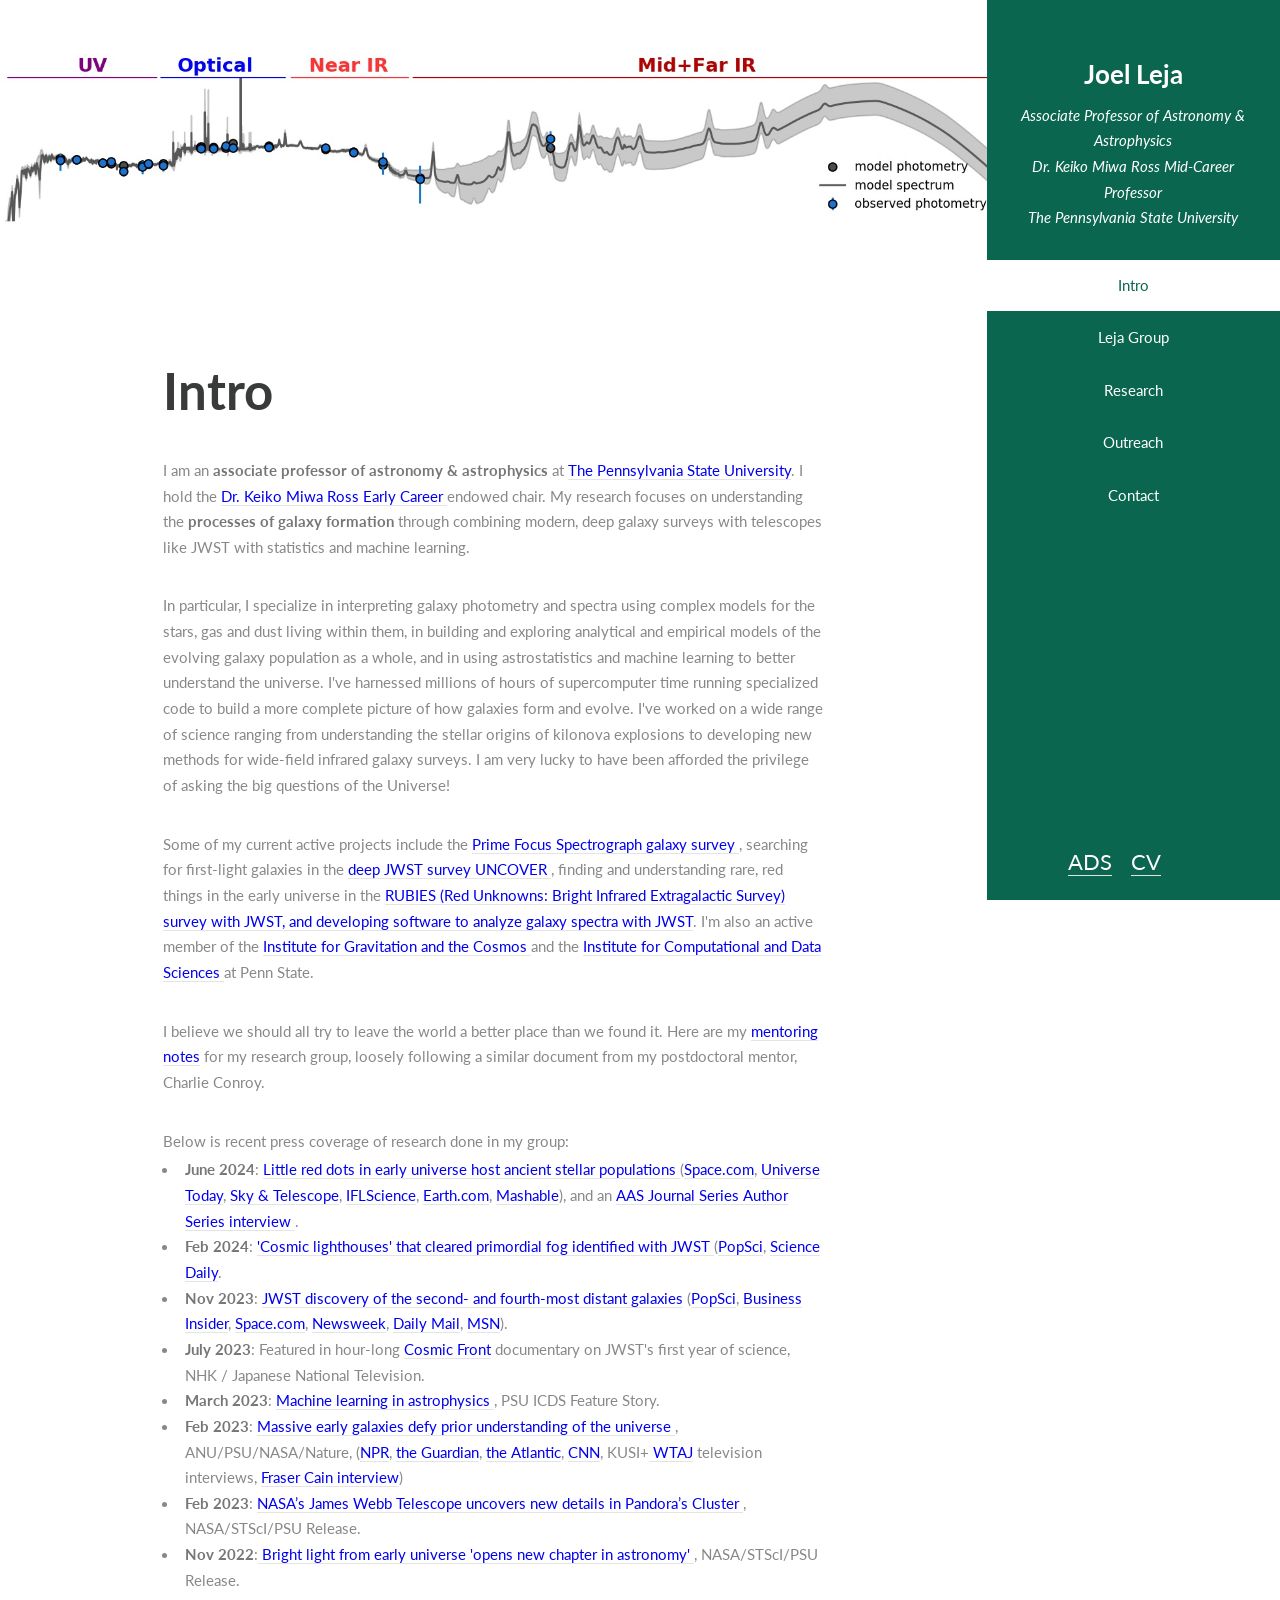
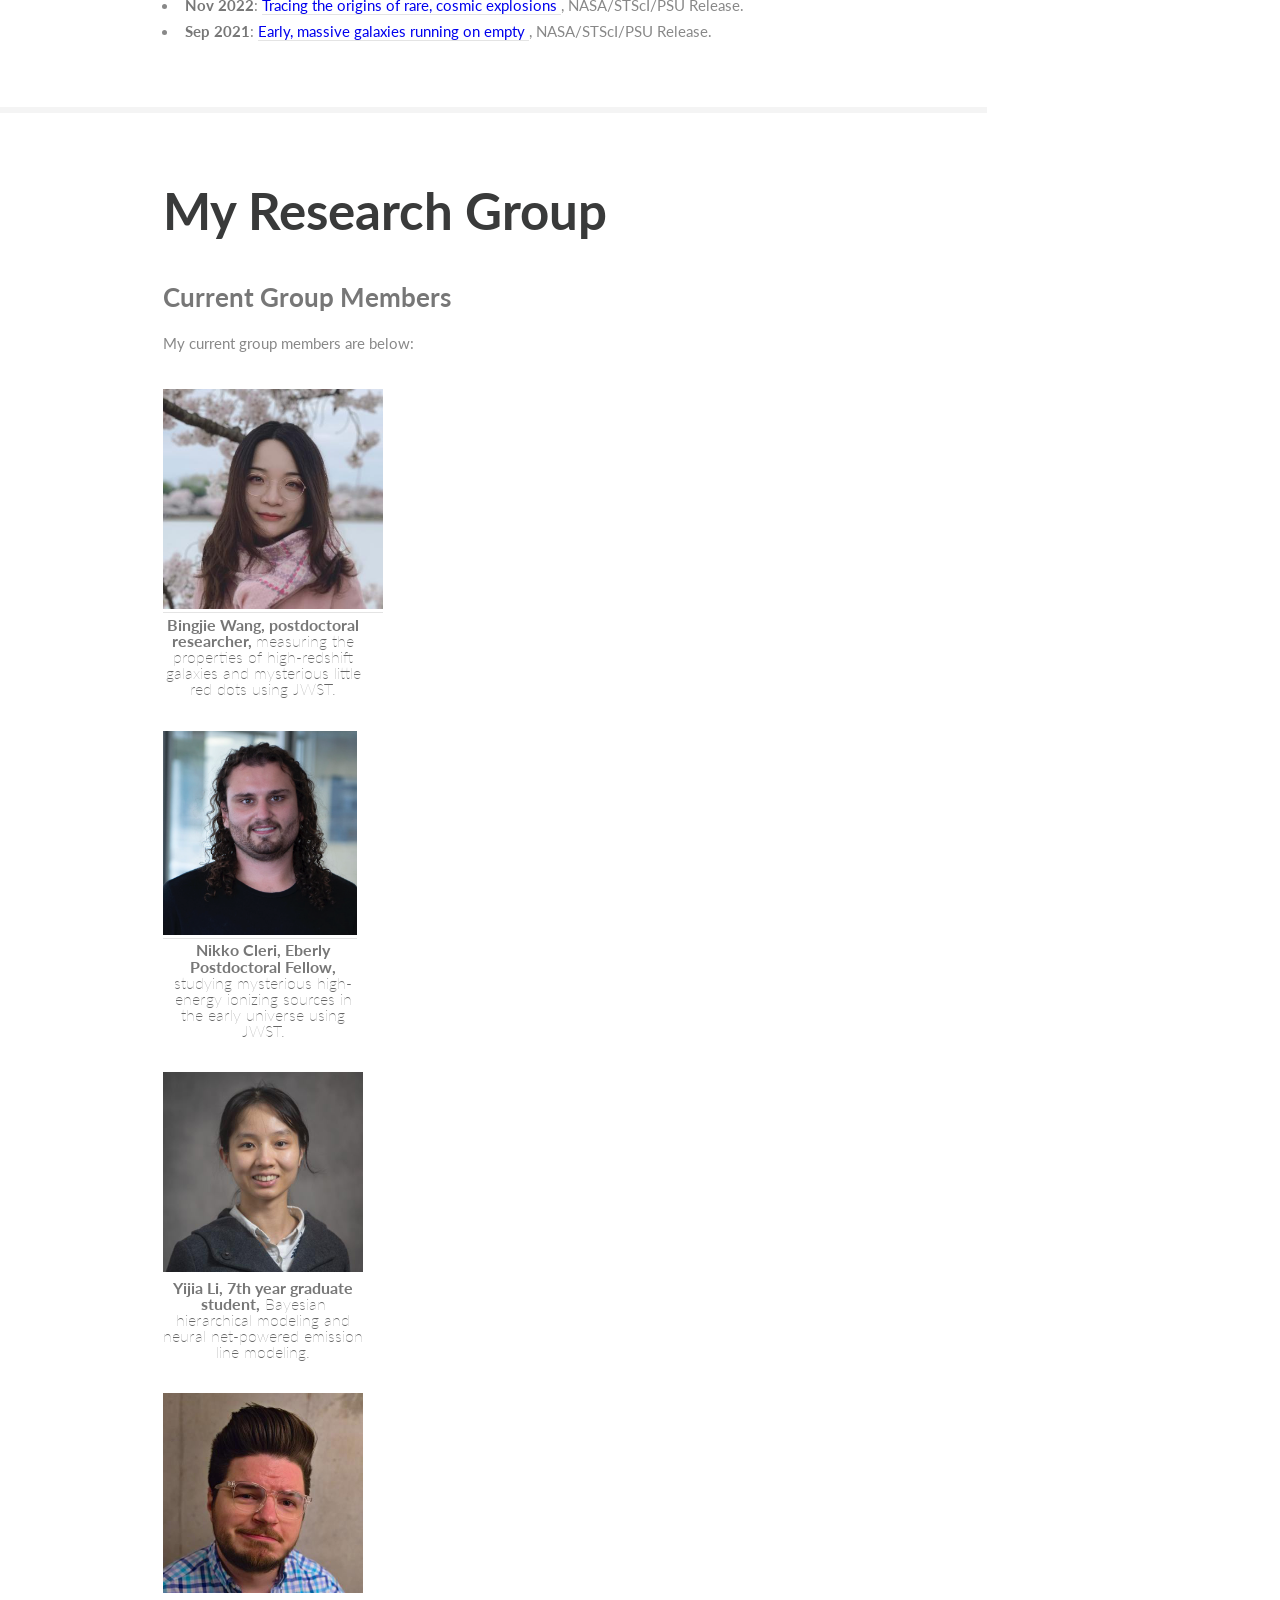
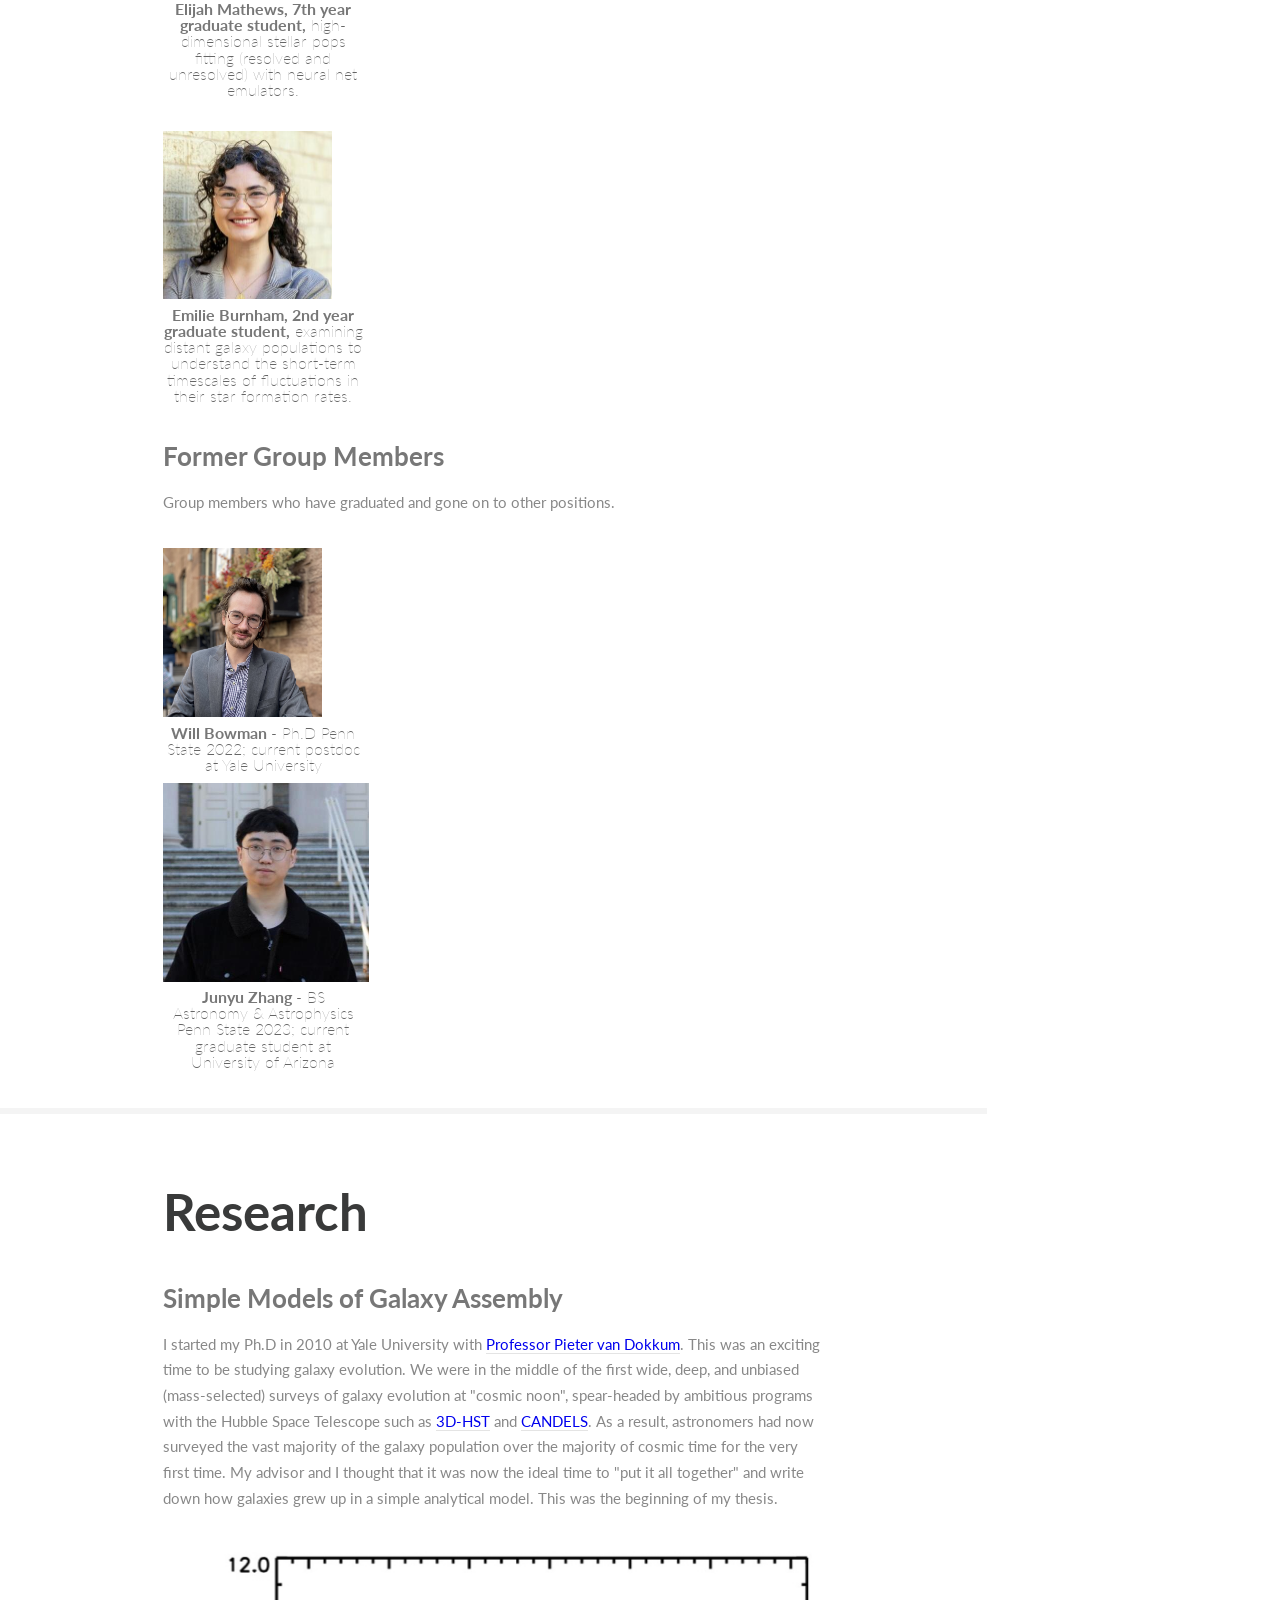
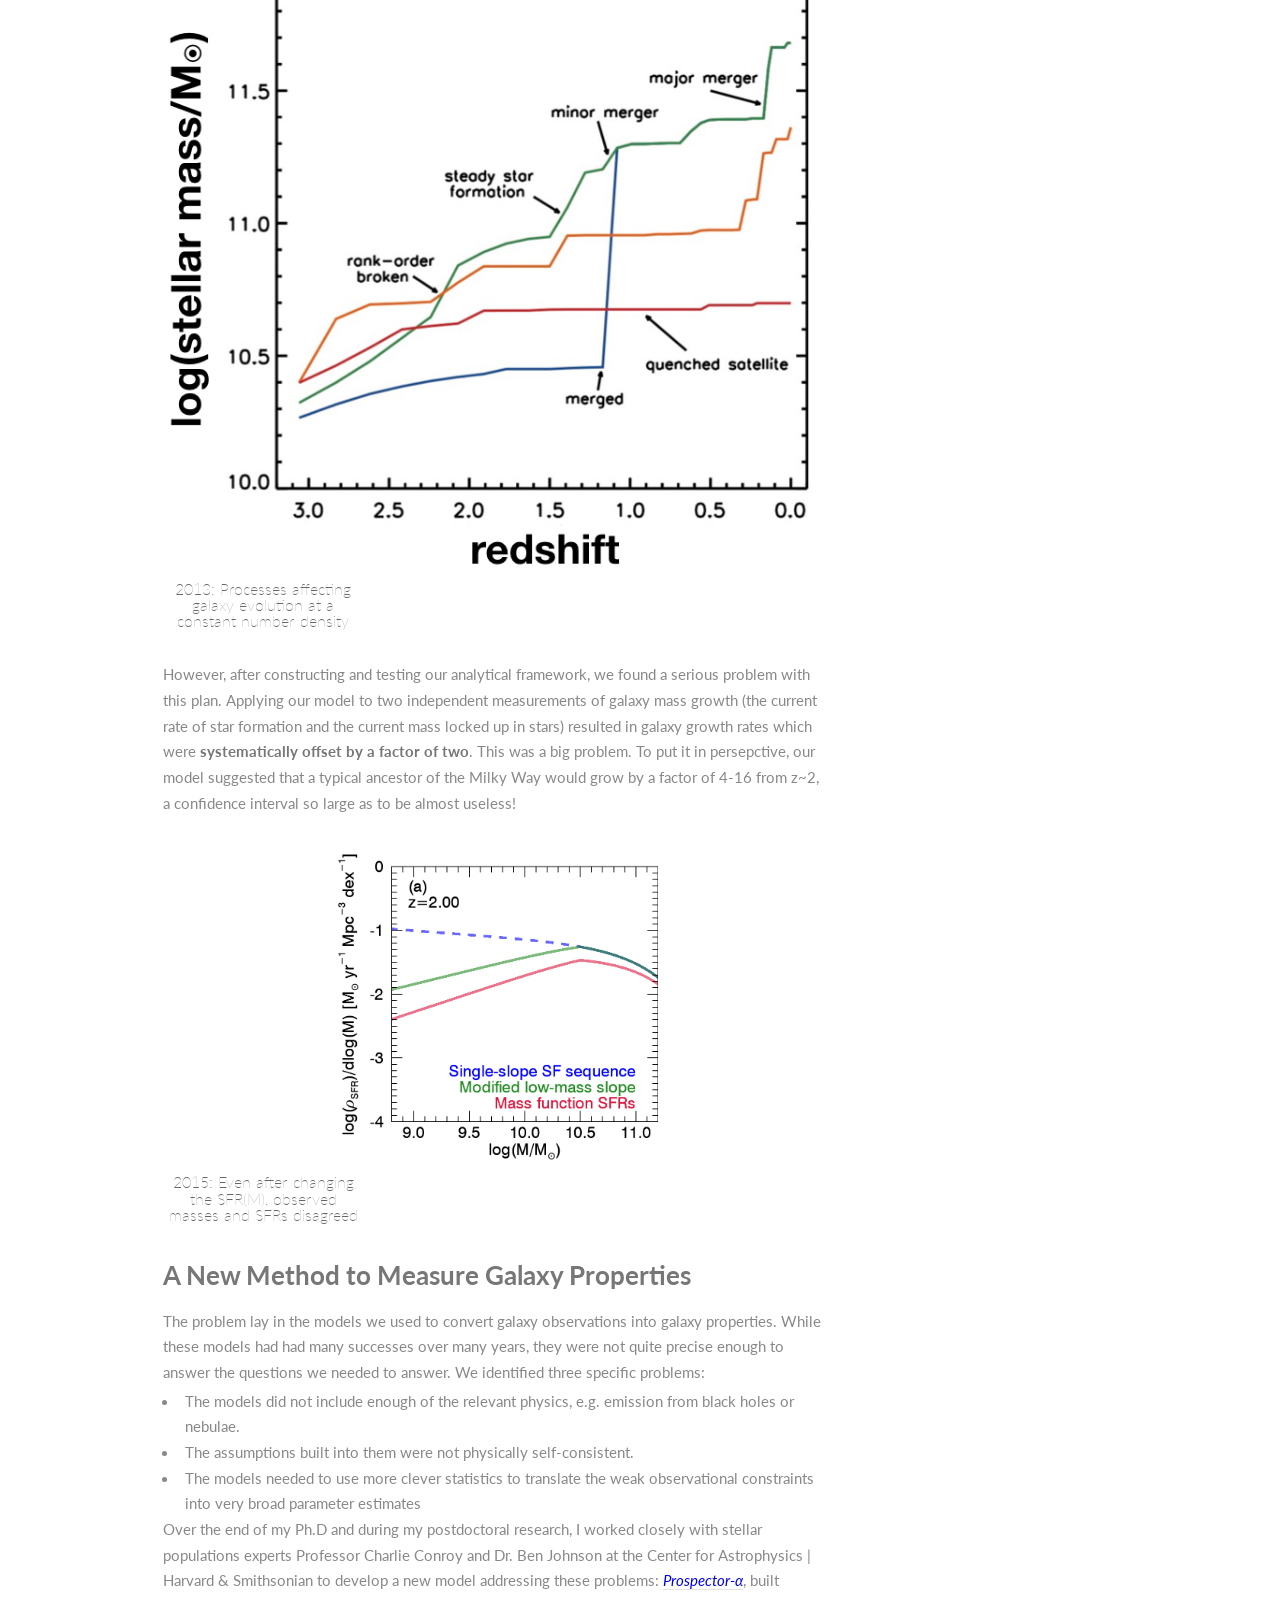
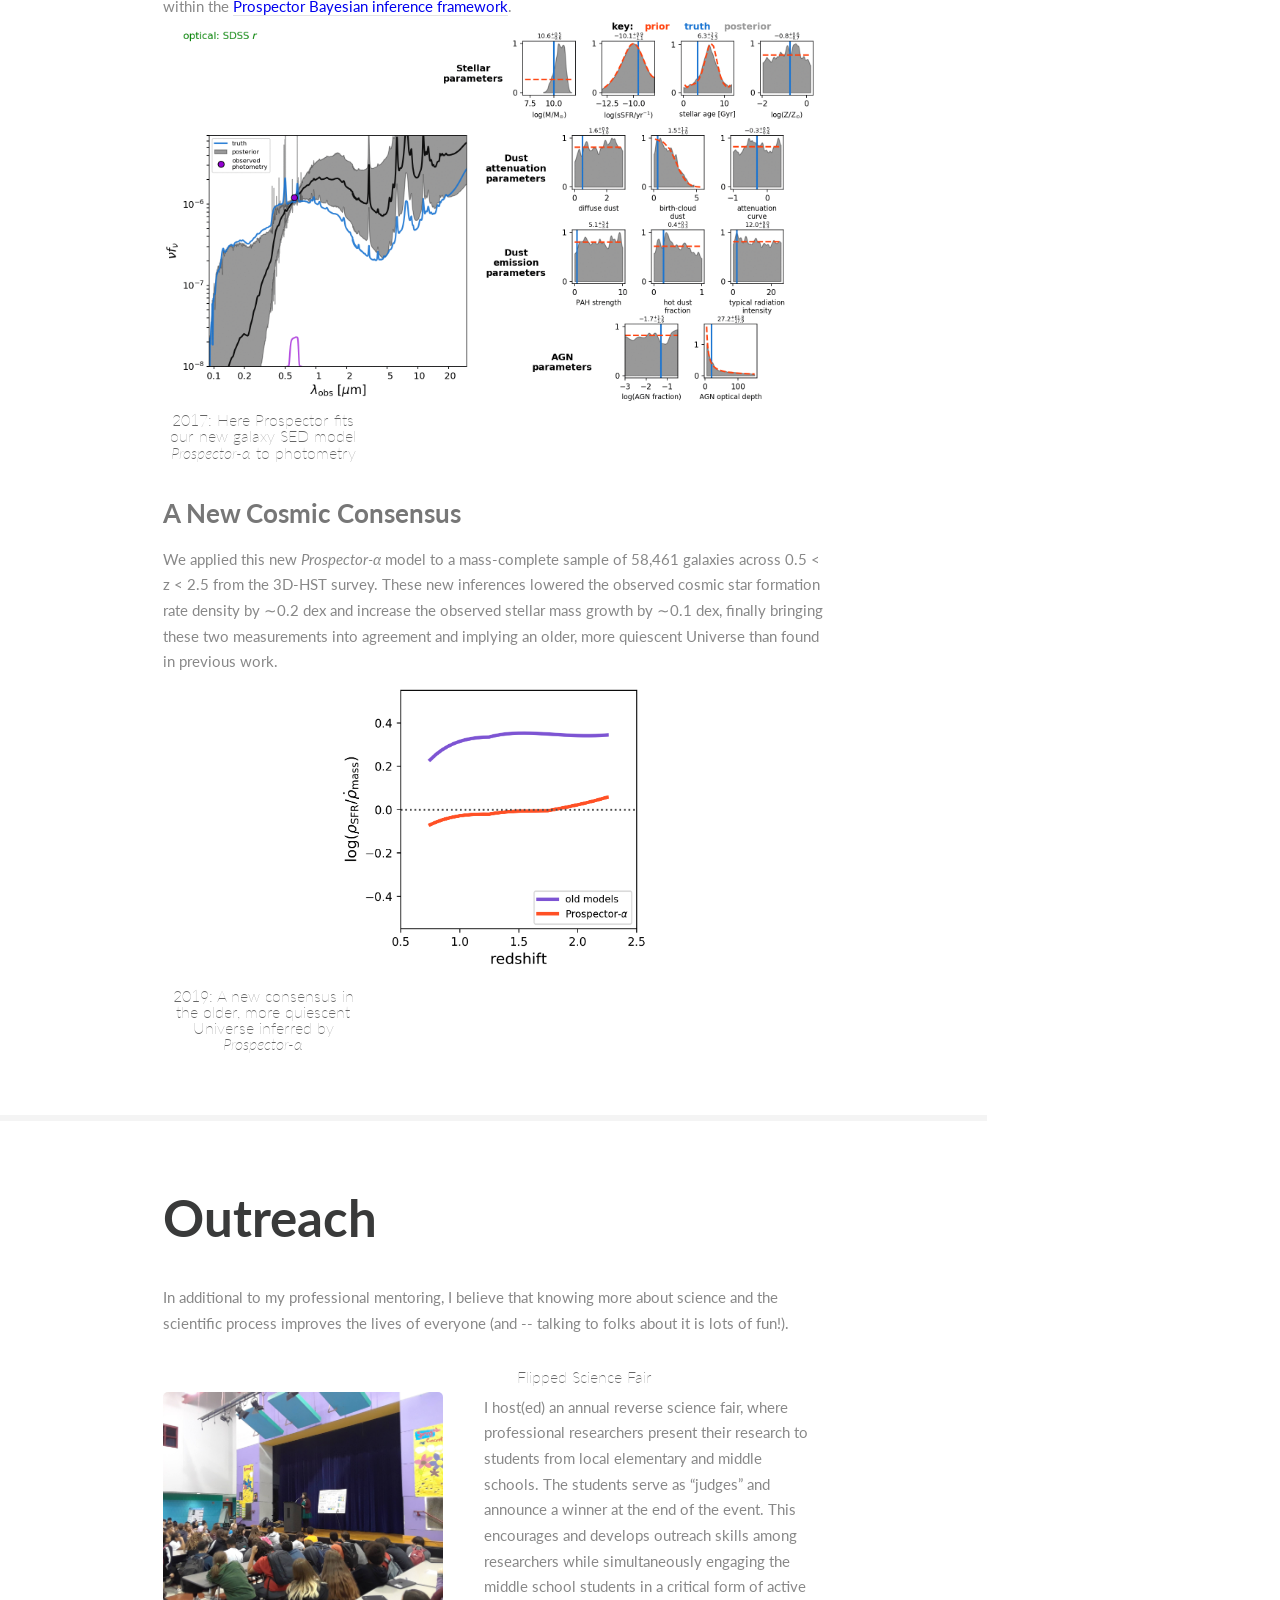
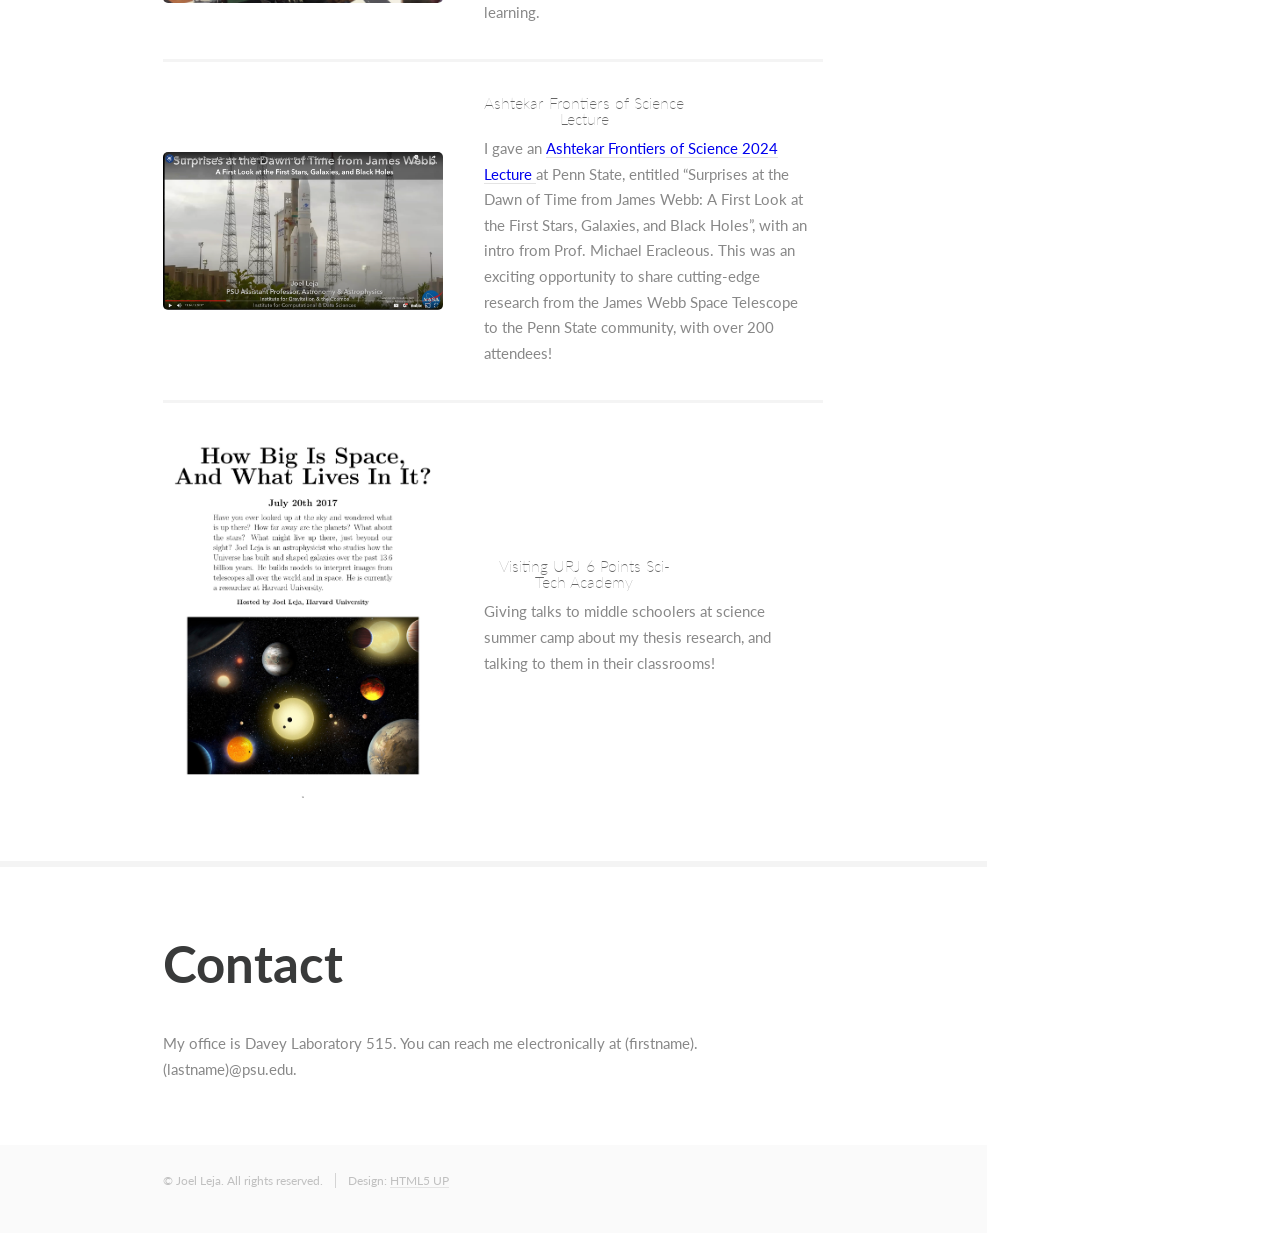
==== index.html @ 5739b31e "add mentoring notes to website" ====
<!DOCTYPE HTML>
<!--
	Read Only by HTML5 UP
	html5up.net | @ajlkn
	Free for personal and commercial use under the CCA 3.0 license (html5up.net/license)
-->
<html>
	<head>
		<title>Joel Leja</title>
		<meta charset="utf-8" />
		<meta name="viewport" content="width=device-width, initial-scale=1, user-scalable=no" />
		<link rel="stylesheet" href="assets/css/main.css" />
	</head>
	<body class="is-preload">

		<!-- Header -->
			<section id="header">
				<header>
					<span class="image avatar"><img src="images/avatar.jpg" alt="" /></span>
					<h1 id="logo"><a href="#">Joel Leja</a></h1>
					<p>Associate Professor of Astronomy & Astrophysics<br />
					   Dr. Keiko Miwa Ross Mid-Career Professor<br />
					The Pennsylvania State University  </p>
				</header>
				<nav id="nav">
					<ul>
						<li><a href="#one" class="active">Intro</a></li>
						<li><a href="#two">Leja Group</a></li>
						<li><a href="#three">Research</a></li>
						<li><a href="#four">Outreach</a></li>
						<li><a href="#five">Contact</a></li>
					</ul>
				</nav>
				<footer>
					<ul class="icons">
						<li><a href="https://ui.adsabs.harvard.edu/#search/q=%20%20author%3A%22leja%2C%20joel%22&sort=date%20desc%2C%20bibcode%20desc&p_=0" style="font-size: 1.5em">ADS</a></li>
						<li><a href="files/CV.pdf" style="font-size: 1.5em">CV</a></li>
						<li><a href="https://github.com/jrleja/" class="icon fa-github"><span class="label">Github</span></a></li>
						<li><a href="mailto:joel.leja@psu.edu" class="icon fa-envelope"><span class="label">Email</span></a></li>
					</ul>
				</footer>
			</section>

		<!-- Wrapper -->
			<div id="wrapper">

				<!-- Main -->
					<div id="main">

						<!-- One -->
							<section id="one">
								<div class="image main" data-position="center">
									<img src="images/banner.jpg" alt="" />
								</div>
								<div class="container">
									<header class="major">
										<h2>Intro</h2>
									</header>
									<p>I am an <b>associate professor of astronomy & astrophysics</b> at <a href="https://science.psu.edu/astro"> The Pennsylvania State University</a>. I hold the <a href="https://www.psu.edu/news/development-and-alumni-relations/story/new-faculty-endowment-astronomy-and-astrophysics-created/">Dr. Keiko Miwa Ross Early Career </a> endowed chair. My research focuses on understanding the <b>processes of galaxy formation</b> through combining modern, deep galaxy surveys with telescopes like JWST with statistics and machine learning.</p> 

									<p>In particular, I specialize in interpreting galaxy photometry and spectra using complex models for the stars, gas and dust living within them, in building and exploring analytical and empirical models of the evolving galaxy population as a whole, and in using astrostatistics and machine learning to better understand the universe. I've harnessed millions of hours of supercomputer time running specialized code to build a more complete picture of how galaxies form and evolve. I've worked on a wide range of science ranging from understanding the stellar origins of kilonova explosions to developing new methods for wide-field infrared galaxy surveys. I am very lucky to have been afforded the privilege of asking the big questions of the Universe!</p>

									<p>Some of my current active projects include the <a href="https://pfs.ipmu.jp/"> Prime Focus Spectrograph galaxy survey </a>, searching for first-light galaxies in the <a href="https://www.stsci.edu/jwst/science-execution/program-information.html?id=2561"> deep JWST survey UNCOVER </a>, finding and understanding rare, red things in the early universe in the <a href="https://www.stsci.edu/jwst/science-execution/program-information?id=4233"> RUBIES (Red Unknowns: Bright Infrared Extragalactic Survey) survey with JWST, and <a href="https://www.stsci.edu/jwst/science-execution/program-information.html?id=2354"> developing software to analyze galaxy spectra with JWST</a>. I'm also an active member of the <a href="https://igc.psu.edu/"> Institute for Gravitation and the Cosmos </a> and the <a href="https://www.icds.psu.edu/">Institute for Computational and Data Sciences </a> at Penn State.  </p>
									
									<p>I believe we should all try to leave the world a better place than we found it. Here are my <a href="https://github.com/jrleja/jrleja.github.io/blob/main/files/mentoring_leja_group.pdf"> mentoring notes</a> for my research group, loosely following a similar document from my postdoctoral mentor, Charlie Conroy. </p>
									
									<p> Below is recent press coverage of research done in my group:
										<ul>
											<li> <b>June 2024</b>: <a href=https://www.psu.edu/news/research/story/tiny-bright-objects-discovered-dawn-universe-baffle-scientists//>Little red dots in early universe host ancient stellar populations </a> (<a href=https://www.space.com/forbidden-black-holes-jwst-tiny-red-dots/>Space.com</a>, <a href=https://www.universetoday.com/167618/galaxies-filled-with-old-stars-seen-shortly-after-the-big-bang/>Universe Today</a>, <a href=https://skyandtelescope.org/astronomy-news/trio-of-early-galaxies-test-our-ideas-of-cosmic-evolution/>Sky & Telescope</a>, <a href=https://www.iflscience.com/universe-breakers-unexplainable-bright-red-dots-found-in-the-early-universe-75211>IFLScience</a>, <a href=https://www.earth.com/news/mysterious-tiny-red-spots-discovered-in-space/>Earth.com</a>, <a href=https://mashable.com/article/james-webb-space-telescope-oldest-starlight-early-universe>Mashable</a>), and an <a href=https://www.youtube.com/watch?v=enxnHYnW8Uk&t=678s> AAS Journal Series Author Series interview </a>.

											<li> <b>Feb 2024</b>: <a href=https://www.psu.edu/news/research/story/cosmic-lighthouses-cleared-primordial-fog-identified-jwst//>'Cosmic lighthouses' that cleared primordial fog identified with JWST </a> (<a href=https://www.popsci.com/science/jwst-spots-two-of-the-most-distant-galaxies-astronomers-have-ever-seen/>PopSci</a>, <a href=https://www.sciencedaily.com/releases/2024/02/240228132053.htm>Science Daily</a>.

											<li> <b>Nov 2023</b>: <a href=https://www.psu.edu/news/eberly-college-science/story/second-most-distant-galaxy-discovered-using-james-webb-space-telescope//>JWST discovery of the second- and fourth-most distant galaxies</a> (<a href=https://www.popsci.com/science/jwst-spots-two-of-the-most-distant-galaxies-astronomers-have-ever-seen/>PopSci</a>, <a href=https://www.businessinsider.com/scientists-james-webb-telescope-megacluster-galaxies-magnifying-glass-discovery-2023-11>Business Insider</a>, <a href=https://www.space.com/james-webb-space-telescope-distant-galaxies>Space.com</a>, <a href=https://www.newsweek.com/giant-peanut-galaxy-discovered-33-billion-light-years-away-1843148/>Newsweek</a>, <a href=https://www.dailymail.co.uk/sciencetech/article-12743647/james-webb-space-telescope-nasa-distant-galaxy-images.html/>Daily Mail</a>, <a href=https://www.msn.com/en-in/news/techandscience/nasa-s-james-webb-space-telescope-snaps-one-of-the-most-distant-galaxies-ever-it-is-330-mn-years-old/ar-AA1jUggi?ocid=socialshare/>MSN</a>).

											<li> <b>July 2023</b>: Featured in hour-long <a href=https://www.imdb.com/title/tt3898510/>Cosmic Front</a> documentary on JWST's first year of science, NHK / Japanese National Television.

											<li> <b>March 2023</b>: <a href=https://science.psu.edu/news/machine-learning-takes-starring-role-in-exploring-universe> Machine learning in astrophysics </a>, PSU ICDS Feature Story.

											<li> <b>Feb 2023</b>: <a href=https://www.psu.edu/news/research/story/discovery-massive-early-galaxies-defies-prior-understanding-universe/> Massive early galaxies defy prior understanding of the universe </a>, ANU/PSU/NASA/Nature, (<a href=https://www.npr.org/2023/02/22/1158793897/webb-telescope-huge-early-galaxies-big-bang>NPR</a>, <a href=https://www.theguardian.com/science/2023/feb/22/universe-breakers-james-webb-telescope-detects-six-ancient-galaxies>the Guardian</a>, <a href=https://www.theatlantic.com/science/archive/2023/03/webb-space-telescope-discovers-galaxies-astronomy/673274/>the Atlantic</a>, <a href=https://www.cnn.com/2023/02/22/world/webb-telescope-massive-early-galaxies-scn/>CNN</a>, KUSI+<a href=https://www.wtaj.com/news/local-news/psu-professor-this-discovery-changes-how-the-universe-is-viewed/> WTAJ</a> television interviews, <a href=https://www.youtube.com/watch?v=xPK9kF2tqfk&ab_channel=FraserCain>Fraser Cain interview</a>)

											<li> <b>Feb 2023</b>: <a href=https://www.psu.edu/news/eberly-college-science/story/nasas-james-webb-telescope-uncovers-new-details-pandoras-cluster/> NASA’s James Webb Telescope uncovers new details in Pandora’s Cluster </a>, NASA/STScI/PSU Release.

											<li> <b>Nov 2022</b>:<a href=https://www.psu.edu/news/research/story/bright-light-early-universe-opens-new-chapter-astronomy/> Bright light from early universe 'opens new chapter in astronomy' </a>, NASA/STScI/PSU Release.

											<li> <b>Nov 2022</b>: <a href=https://science.psu.edu/news/Leja11-2022/> Tracing the origins of rare, cosmic explosions </a>, NASA/STScI/PSU Release.

											<li> <b>Sep 2021</b>: <a href=https://science.psu.edu/news/Leja9-2021/> Early, massive galaxies running on empty </a>, NASA/STScI/PSU Release.


										</ul>
									</p>

								</div>
							</section>

						<!-- Two -->
							<section id="two">
								<div class="container">
									<header class="major">
										<h2>My Research Group</h2>
									</header>
										<h3> Current Group Members </h3>
										<p> My current group members are below:</p>

										<div class="row">
										  <div class="column">
										    <a href=https://wangbingjie.github.io/><img src="images/bingjie_wang.jpeg" alt="" style="width:55%"></a>
										    <div class="inner">
												<h4> <b> Bingjie Wang, postdoctoral researcher, </b> measuring the properties of high-redshift galaxies and mysterious little red dots using JWST.</h4>
												<p></p>
										  	</div>
										  </div>
										  <div class="column">
										    <a href=https://njcleri.github.io/><img src="images/nikko_cleri.png" alt="" style="width:30%"></a>
										    <div class="inner">
												<h4> <b> Nikko Cleri, Eberly Postdoctoral Fellow, </b> studying mysterious high-energy ionizing sources in the early universe using JWST.</h4>
												<p></p>
										  	</div>
										  </div>
										  <div class="column">
										    <img src="images/yijia_li.jpeg" alt="" style="width:50%">
										    <div class="inner">
												<h4> <b> Yijia Li, 7th year graduate student,</b> Bayesian hierarchical modeling and neural net-powered emission line modeling.</h4>
												<p></p>
										  	</div>
										  </div>
										  <div class="column">
										    <img src="images/elijah_mathews.jpeg" alt="" style="width:50%">
										    <div class="inner">
												<h4> <b> Elijah Mathews, 7th year graduate student,</b> high-dimensional stellar pops fitting (resolved and unresolved) with neural net emulators.</h4>
												<p></p>
											</div>
										  </div>
										  <div class="column">
										    <img src="images/emilie_burnham_faith.jpeg" alt="" style="width:50%">
										    <div class="inner">
												<h4> <b> Emilie Burnham, 2nd year graduate student,</b> examining distant galaxy populations to understand the short-term timescales of fluctuations in their star formation rates.</h4>
												<p></p>
										  	</div>
										  </div>				
										</div>		
										<h3> Former Group Members </h3>
										<p> Group members who have graduated and gone on to other positions.</p>
										<div class="row">
										  <div class="column">
										    <img src="images/william_bowman.jpeg" alt="" style="width:24%">
										  </div>		
										</div>
										<h4> <b> Will Bowman </b> - Ph.D Penn State 2022; current postdoc at Yale University </h4>
										<div class="row">
										  <div class="column">
										    <img src="images/Junyu Zhang.jpeg" alt="" style="width:50%">
										  </div>		
										</div>
										<h4> <b> Junyu Zhang </b> - BS Astronomy & Astrophysics Penn State 2023; current graduate student at University of Arizona </h4>
								</div>
							</section>

						<!-- Three -->
							<section id="three">
								<div class="container">
									<header class="major">
										<h2>Research</h2>
									</header>
										<h3> Simple Models of Galaxy Assembly </h3>
										<p>I started my Ph.D in 2010 at Yale University with <a href="https://www.pietervandokkum.com/">Professor Pieter van Dokkum</a>. This was an exciting time to be studying galaxy evolution. We were in the middle of the first wide, deep, and unbiased (mass-selected) surveys of galaxy evolution at "cosmic noon", spear-headed by ambitious programs with the Hubble Space Telescope such as <a href="https://3dhst.research.yale.edu/">3D-HST</a> and <a href="http://candels.ucolick.org">CANDELS</a>. As a result, astronomers had now surveyed the vast majority of the galaxy population over the majority of cosmic time for the very first time. My advisor and I thought that it was now the ideal time to "put it all together" and write down how galaxies grew up in a simple analytical model. This was the beginning of my thesis.</p>
										<article>					
											<a href="https://ui.adsabs.harvard.edu/#abs/2013ApJ...766...33L/abstract" class="image"><img src="images/galaxy_trajectories.jpg" alt="" class="center" style="width:100%"/></a>
											<div class="inner">
												<h4>2013: Processes affecting galaxy evolution at a constant number density</h4>
												<p></p>
											</div>
										</article>
										<p> However, after constructing and testing our analytical framework, we found a serious problem with this plan. Applying our model to two independent measurements of galaxy mass growth (the current rate of star formation and the current mass locked up in stars) resulted in galaxy growth rates which were <b>systematically offset by a factor of two</b>. This was a big problem. To put it in persepctive, our model suggested that a typical ancestor of the Milky Way would grow by a factor of 4-16 from z~2, a confidence interval so large as to be almost useless!</p>
										<article>					
											<a href="https://ui.adsabs.harvard.edu/#abs/2015ApJ...798..115L/abstract" class="image"><img src="images/sfrd.png" alt="" class="center" /></a>
											<div class="inner">
												<h4>2015: Even after changing the SFR(M), observed masses and SFRs disagreed</h4>
												<p></p>
											</div>
										</article>
										<h3> A New Method to Measure Galaxy Properties </h3>
										<p> The problem lay in the models we used to convert galaxy observations into galaxy properties. While these models had had many successes over many years, they were not quite precise enough to answer the questions we needed to answer. We identified three specific problems:
												<ul>
													<li>The models did not include enough of the relevant physics, e.g. emission from black holes or nebulae.</li>
													<li>The assumptions built into them were not physically self-consistent.</li>
													<li>The models needed to use more clever statistics to translate the weak observational constraints into very broad parameter estimates</li>
												</ul>
										Over the end of my Ph.D and during my postdoctoral research, I worked closely with stellar populations experts Professor Charlie Conroy and Dr. Ben Johnson at the Center for Astrophysics | Harvard & Smithsonian to develop a new model addressing these problems: <a href="https://github.com/jrleja/prospector_alpha"><i>Prospector-&alpha;</i></a>, built within the <a href="https://github.com/bd-j/prospector">Prospector Bayesian inference framework</a>. 
										<article>					
											<a href="https://ui.adsabs.harvard.edu/#abs/2017ApJ...837..170L/abstract" class="image"><img src="images/animation.gif" alt="" class="bigcenter" /></a>
											<div class="inner">
												<h4>2017: Here Prospector fits our new galaxy SED model <i>Prospector-&alpha;</i> to photometry</h4>
												<p></p>
											</div>
										</article>
										<h3> A New Cosmic Consensus </h3>
										We applied this new <i>Prospector-&alpha;</i> model to a mass-complete sample of 58,461 galaxies across 0.5 &lt; z &lt; 2.5 from the 3D-HST survey. These new inferences lowered the observed cosmic star formation rate density by ∼0.2 dex and increase the observed stellar mass growth by ∼0.1 dex, finally bringing these two measurements into agreement and implying an older, more quiescent Universe than found in previous work. 
										<article>					
											<a href="https://ui.adsabs.harvard.edu/#abs/2018arXiv181205608L/abstract" class="image"><img src="images/delta_sfrd.png" alt="" class="center" /></a>
											<div class="inner">
												<h4>2019: A new consensus in the older, more quiescent Universe inferred by <i>Prospector-&alpha;</i> </h4>
												<p></p>
											</div>
										</article>
								</div>
							</section>

						<!-- Four -->
							<section id="four">
								<div class="container">
									<header class="major">
										<h2>Outreach</h2>
									</header>
									<p>In additional to my professional mentoring, I believe that knowing more about science and the scientific process improves the lives of everyone (and -- talking to folks about it is lots of fun!).</p>
									<div class="features">
										<article>
											<a href="#" class="image"><img src="images/fsf.jpg" alt="" /></a>
											<div class="inner">
												<h4>Flipped Science Fair</h4>
												<p>I host(ed) an annual reverse science fair, where professional researchers present their research to students from local elementary and middle schools. The students serve as “judges” and announce a winner at the end of the event. This encourages and develops outreach skills among researchers while simultaneously engaging the middle school students in a critical form of active learning.</p>
											</div>
										</article>
										<article>
											<a href="#" class="image"><img src="images/ashtekar.png" alt="" /></a>
											<div class="inner">
												<h4>Ashtekar Frontiers of Science Lecture</h4>
												<p>I gave an <a href="https://science.psu.edu/frontiers/joel-leja-michael-eracleous"> Ashtekar Frontiers of Science 2024 Lecture </a> at Penn State, entitled “Surprises at the Dawn of Time from James Webb: A First Look at the First Stars, Galaxies, and Black Holes”, with an intro from Prof. Michael Eracleous. This was an exciting opportunity to share cutting-edge research from the James Webb Space Telescope to the Penn State community, with over 200 attendees!</p>
											</div>
										</article>
										<article>
											<a href="#" class="image"><img src="images/6points.jpg" alt="" /></a>
											<div class="inner">
												<h4>Visiting URJ 6 Points Sci-Tech Academy</h4>
												<p>Giving talks to middle schoolers at science summer camp about my thesis research, and talking to them in their classrooms!</p>
											</div>
										</article>
									</div>
								</div>
							</section>


							<section id="five">
								<div class="container">
									<header class="major">
										<h2>Contact</h2>
									</header>
									<p>My office is Davey Laboratory 515. You can reach me electronically at (firstname).(lastname)@psu.edu.
								</div>
							</section>
					</div>

				<!-- Footer -->
					<section id="footer">
						<div class="container">
							<ul class="copyright">
								<li>&copy; Joel Leja. All rights reserved.</li><li>Design: <a href="http://html5up.net">HTML5 UP</a></li>
							</ul>
						</div>
					</section>

			</div>

		<!-- Scripts -->
			<script src="assets/js/jquery.min.js"></script>
			<script src="assets/js/jquery.scrollex.min.js"></script>
			<script src="assets/js/jquery.scrolly.min.js"></script>
			<script src="assets/js/browser.min.js"></script>
			<script src="assets/js/breakpoints.min.js"></script>
			<script src="assets/js/util.js"></script>
			<script src="assets/js/main.js"></script>

	</body>
</html>
---- assets/css/main.css ----
@import url("font-awesome.min.css");
@import url("https://fonts.googleapis.com/css?family=Lato:400,400italic,700,700italic|Source+Code+Pro:400");

/*
	Read Only by HTML5 UP
	html5up.net | @ajlkn
	Free for personal and commercial use under the CCA 3.0 license (html5up.net/license)
*/

html, body, div, span, applet, object,
iframe, h1, h2, h3, h4, h5, h6, p, blockquote,
pre, a, abbr, acronym, address, big, cite,
code, del, dfn, em, img, ins, kbd, q, s, samp,
small, strike, strong, sub, sup, tt, var, b,
u, i, center, dl, dt, dd, ol, ul, li, fieldset,
form, label, legend, table, caption, tbody,
tfoot, thead, tr, th, td, article, aside,
canvas, details, embed, figure, figcaption,
footer, header, hgroup, menu, nav, output, ruby,
section, summary, time, mark, audio, video {
	margin: 0;
	padding: 0;
	border: 0;
	font-size: 100%;
	font: inherit;
	vertical-align: baseline;}

article, aside, details, figcaption, figure,
footer, header, hgroup, menu, nav, section {
	display: block;}

body {
	line-height: 1;
}

ol, ul {
	list-style: none;
}

blockquote, q {
	quotes: none;
}

	blockquote:before, blockquote:after, q:before, q:after {
		content: '';
		content: none;
	}

table {
	border-collapse: collapse;
	border-spacing: 0;
}

body {
	-webkit-text-size-adjust: none;
}

mark {
	background-color: transparent;
	color: inherit;
}

input::-moz-focus-inner {
	border: 0;
	padding: 0;
}

input, select, textarea {
	-moz-appearance: none;
	-webkit-appearance: none;
	-ms-appearance: none;
	appearance: none;
}

/* Basic */

	html {
		box-sizing: border-box;
	}

	*, *:before, *:after {
		box-sizing: inherit;
	}

	body {
		background: #fff;
	}

		body.is-preload *, body.is-preload *:before, body.is-preload *:after {
			-moz-animation: none !important;
			-webkit-animation: none !important;
			-ms-animation: none !important;
			animation: none !important;
			-moz-transition: none !important;
			-webkit-transition: none !important;
			-ms-transition: none !important;
			transition: none !important;
		}

	body, input, select, textarea {
		color: #888;
		font-family: "Lato", sans-serif;
		font-size: 16pt;
		font-weight: 400;
		line-height: 1.75em;
	}

	a {
		-moz-transition: color 0.2s ease-in-out, border-color 0.2s ease-in-out;
		-webkit-transition: color 0.2s ease-in-out, border-color 0.2s ease-in-out;
		-ms-transition: color 0.2s ease-in-out, border-color 0.2s ease-in-out;
		transition: color 0.2s ease-in-out, border-color 0.2s ease-in-out;
		border-bottom: solid 1px #e4e4e4;
		text-decoration: none;
	}

		a:hover {
			color: #0a664e !important;
		}

	strong, b {
		color: #777;
		font-weight: 700;
	}

	em, i {
		font-style: italic;
	}

	p {
		margin: 0 0 2.25em 0;
	}

	h1, h2, h3, h4, h5, h6 {
		color: #777;
		font-weight: 700;
		line-height: 1em;
		margin: 0 0 0.5625em 0;
	}

		h1 a, h2 a, h3 a, h4 a, h5 a, h6 a {
			border: 0;
			color: inherit;
			text-decoration: none;
		}

	h2 {
		font-size: 2em;
		line-height: 1.5em;
	}

	h3 {
		font-size: 1.75em;
		line-height: 1.5em;
	}

	h4 {
		font-size: 1.1em;
		line-height: 1em;
		width: 200px;
		font-weight: 100;
		text-align: center;
		color: #666;
	}

	h5 {
		font-size: 1.1em;
		line-height: 1em;
		color: #666;
	}


	.center {
	  display: block;
	  margin-left: auto;
	  margin-right: auto;
	  width: 50%;
	}

	.bigcenter {
	  display: block;
	  margin-left: auto;
	  margin-right: auto;
	  width: 100%;
	}

	h6 {
		font-size: 0.7em;
		line-height: 1.5em;
	}

	sub {
		font-size: 0.8em;
		position: relative;
		top: 0.5em;
	}

	sup {
		font-size: 0.8em;
		position: relative;
		top: -0.5em;
	}

	hr {
		border: 0;
		border-bottom: solid 2px #f4f4f4;
		margin: 2.25em 0;
	}

		hr.major {
			margin: 3.375em 0;
		}

	blockquote {
		border-left: solid 8px #e4e4e4;
		font-style: italic;
		margin: 0 0 2.25em 0;
		padding: 0.5em 0 0.5em 2em;
	}

	code {
		background: #555;
		border-radius: 5px;
		color: #fff;
		font-family: "Source Code Pro", monospace;
		font-size: 0.9em;
		margin: 0 0.25em;
		padding: 0.25em 0.65em;
	}

	pre {
		font-family: "Source Code Pro", monospace;
		font-size: 0.9em;
		margin: 0 0 2.25em 0;
	}

		pre code {
			-webkit-overflow-scrolling: touch;
			display: block;
			line-height: 1.5em;
			overflow-x: auto;
			padding: 1em 1.5em;
		}

	.align-left {
		text-align: left;
	}

	.align-center {
		text-align: center;
	}

	.align-right {
		text-align: right;
	}

/* Row */

	.row {
		display: flex;
		flex-wrap: wrap;
		box-sizing: border-box;
		align-items: stretch;
	}

		.row > * {
			box-sizing: border-box;
		}

		.row.gtr-uniform > * > :last-child {
			margin-bottom: 0;
		}

		.row.aln-left {
			justify-content: flex-start;
		}

		.row.aln-center {
			justify-content: center;
		}

		.row.aln-right {
			justify-content: flex-end;
		}

		.row.aln-top {
			align-items: flex-start;
		}

		.row.aln-middle {
			align-items: center;
		}

		.row.aln-bottom {
			align-items: flex-end;
		}

		.row > .imp {
			order: -1;
		}

		.row > .col-1 {
			width: 8.3333333333%;
		}

		.row > .off-1 {
			margin-left: 8.3333333333%;
		}

		.row > .col-2 {
			width: 16.6666666667%;
		}

		.row > .off-2 {
			margin-left: 16.6666666667%;
		}

		.row > .col-3 {
			width: 25%;
		}

		.row > .off-3 {
			margin-left: 25%;
		}

		.row > .col-4 {
			width: 33.3333333333%;
		}

		.row > .off-4 {
			margin-left: 33.3333333333%;
		}

		.row > .col-5 {
			width: 41.6666666667%;
		}

		.row > .off-5 {
			margin-left: 41.6666666667%;
		}

		.row > .col-6 {
			width: 50%;
		}

		.row > .off-6 {
			margin-left: 50%;
		}

		.row > .col-7 {
			width: 58.3333333333%;
		}

		.row > .off-7 {
			margin-left: 58.3333333333%;
		}

		.row > .col-8 {
			width: 66.6666666667%;
		}

		.row > .off-8 {
			margin-left: 66.6666666667%;
		}

		.row > .col-9 {
			width: 75%;
		}

		.row > .off-9 {
			margin-left: 75%;
		}

		.row > .col-10 {
			width: 83.3333333333%;
		}

		.row > .off-10 {
			margin-left: 83.3333333333%;
		}

		.row > .col-11 {
			width: 91.6666666667%;
		}

		.row > .off-11 {
			margin-left: 91.6666666667%;
		}

		.row > .col-12 {
			width: 100%;
		}

		.row > .off-12 {
			margin-left: 100%;
		}

		.row.gtr-0 {
			margin-top: 0;
			margin-left: 0em;
		}

			.row.gtr-0 > * {
				padding: 0 0 0 0em;
			}

			.row.gtr-0.gtr-uniform {
				margin-top: 0em;
			}

				.row.gtr-0.gtr-uniform > * {
					padding-top: 0em;
				}

		.row.gtr-25 {
			margin-top: 0;
			margin-left: -0.5em;
		}

			.row.gtr-25 > * {
				padding: 0 0 0 0.5em;
			}

			.row.gtr-25.gtr-uniform {
				margin-top: -0.5em;
			}

				.row.gtr-25.gtr-uniform > * {
					padding-top: 0.5em;
				}

		.row.gtr-50 {
			margin-top: 0;
			margin-left: -1em;
		}

			.row.gtr-50 > * {
				padding: 0 0 0 1em;
			}

			.row.gtr-50.gtr-uniform {
				margin-top: -1em;
			}

				.row.gtr-50.gtr-uniform > * {
					padding-top: 1em;
				}

		.row {
			margin-top: 0;
			margin-left: -2em;
		}

			.row > * {
				padding: 0 0 0 2em;
			}

			.row.gtr-uniform {
				margin-top: -2em;
			}

				.row.gtr-uniform > * {
					padding-top: 2em;
				}

		.row.gtr-150 {
			margin-top: 0;
			margin-left: -3em;
		}

			.row.gtr-150 > * {
				padding: 0 0 0 3em;
			}

			.row.gtr-150.gtr-uniform {
				margin-top: -3em;
			}

				.row.gtr-150.gtr-uniform > * {
					padding-top: 3em;
				}

		.row.gtr-200 {
			margin-top: 0;
			margin-left: -4em;
		}

			.row.gtr-200 > * {
				padding: 0 0 0 4em;
			}

			.row.gtr-200.gtr-uniform {
				margin-top: -4em;
			}

				.row.gtr-200.gtr-uniform > * {
					padding-top: 4em;
				}

		@media screen and (max-width: 1680px) {

			.row {
				display: flex;
				flex-wrap: wrap;
				box-sizing: border-box;
				align-items: stretch;
			}

				.row > * {
					box-sizing: border-box;
				}

				.row.gtr-uniform > * > :last-child {
					margin-bottom: 0;
				}

				.row.aln-left {
					justify-content: flex-start;
				}

				.row.aln-center {
					justify-content: center;
				}

				.row.aln-right {
					justify-content: flex-end;
				}

				.row.aln-top {
					align-items: flex-start;
				}

				.row.aln-middle {
					align-items: center;
				}

				.row.aln-bottom {
					align-items: flex-end;
				}

				.row > .imp-xlarge {
					order: -1;
				}

				.row > .col-1-xlarge {
					width: 8.3333333333%;
				}

				.row > .off-1-xlarge {
					margin-left: 8.3333333333%;
				}

				.row > .col-2-xlarge {
					width: 16.6666666667%;
				}

				.row > .off-2-xlarge {
					margin-left: 16.6666666667%;
				}

				.row > .col-3-xlarge {
					width: 25%;
				}

				.row > .off-3-xlarge {
					margin-left: 25%;
				}

				.row > .col-4-xlarge {
					width: 33.3333333333%;
				}

				.row > .off-4-xlarge {
					margin-left: 33.3333333333%;
				}

				.row > .col-5-xlarge {
					width: 41.6666666667%;
				}

				.row > .off-5-xlarge {
					margin-left: 41.6666666667%;
				}

				.row > .col-6-xlarge {
					width: 50%;
				}

				.row > .off-6-xlarge {
					margin-left: 50%;
				}

				.row > .col-7-xlarge {
					width: 58.3333333333%;
				}

				.row > .off-7-xlarge {
					margin-left: 58.3333333333%;
				}

				.row > .col-8-xlarge {
					width: 66.6666666667%;
				}

				.row > .off-8-xlarge {
					margin-left: 66.6666666667%;
				}

				.row > .col-9-xlarge {
					width: 75%;
				}

				.row > .off-9-xlarge {
					margin-left: 75%;
				}

				.row > .col-10-xlarge {
					width: 83.3333333333%;
				}

				.row > .off-10-xlarge {
					margin-left: 83.3333333333%;
				}

				.row > .col-11-xlarge {
					width: 91.6666666667%;
				}

				.row > .off-11-xlarge {
					margin-left: 91.6666666667%;
				}

				.row > .col-12-xlarge {
					width: 100%;
				}

				.row > .off-12-xlarge {
					margin-left: 100%;
				}

				.row.gtr-0 {
					margin-top: 0;
					margin-left: 0em;
				}

					.row.gtr-0 > * {
						padding: 0 0 0 0em;
					}

					.row.gtr-0.gtr-uniform {
						margin-top: 0em;
					}

						.row.gtr-0.gtr-uniform > * {
							padding-top: 0em;
						}

				.row.gtr-25 {
					margin-top: 0;
					margin-left: -0.5em;
				}

					.row.gtr-25 > * {
						padding: 0 0 0 0.5em;
					}

					.row.gtr-25.gtr-uniform {
						margin-top: -0.5em;
					}

						.row.gtr-25.gtr-uniform > * {
							padding-top: 0.5em;
						}

				.row.gtr-50 {
					margin-top: 0;
					margin-left: -1em;
				}

					.row.gtr-50 > * {
						padding: 0 0 0 1em;
					}

					.row.gtr-50.gtr-uniform {
						margin-top: -1em;
					}

						.row.gtr-50.gtr-uniform > * {
							padding-top: 1em;
						}

				.row {
					margin-top: 0;
					margin-left: -2em;
				}

					.row > * {
						padding: 0 0 0 2em;
					}

					.row.gtr-uniform {
						margin-top: -2em;
					}

						.row.gtr-uniform > * {
							padding-top: 2em;
						}

				.row.gtr-150 {
					margin-top: 0;
					margin-left: -3em;
				}

					.row.gtr-150 > * {
						padding: 0 0 0 3em;
					}

					.row.gtr-150.gtr-uniform {
						margin-top: -3em;
					}

						.row.gtr-150.gtr-uniform > * {
							padding-top: 3em;
						}

				.row.gtr-200 {
					margin-top: 0;
					margin-left: -4em;
				}

					.row.gtr-200 > * {
						padding: 0 0 0 4em;
					}

					.row.gtr-200.gtr-uniform {
						margin-top: -4em;
					}

						.row.gtr-200.gtr-uniform > * {
							padding-top: 4em;
						}

		}

		@media screen and (max-width: 1280px) {

			.row {
				display: flex;
				flex-wrap: wrap;
				box-sizing: border-box;
				align-items: stretch;
			}

				.row > * {
					box-sizing: border-box;
				}

				.row.gtr-uniform > * > :last-child {
					margin-bottom: 0;
				}

				.row.aln-left {
					justify-content: flex-start;
				}

				.row.aln-center {
					justify-content: center;
				}

				.row.aln-right {
					justify-content: flex-end;
				}

				.row.aln-top {
					align-items: flex-start;
				}

				.row.aln-middle {
					align-items: center;
				}

				.row.aln-bottom {
					align-items: flex-end;
				}

				.row > .imp-large {
					order: -1;
				}

				.row > .col-1-large {
					width: 8.3333333333%;
				}

				.row > .off-1-large {
					margin-left: 8.3333333333%;
				}

				.row > .col-2-large {
					width: 16.6666666667%;
				}

				.row > .off-2-large {
					margin-left: 16.6666666667%;
				}

				.row > .col-3-large {
					width: 25%;
				}

				.row > .off-3-large {
					margin-left: 25%;
				}

				.row > .col-4-large {
					width: 33.3333333333%;
				}

				.row > .off-4-large {
					margin-left: 33.3333333333%;
				}

				.row > .col-5-large {
					width: 41.6666666667%;
				}

				.row > .off-5-large {
					margin-left: 41.6666666667%;
				}

				.row > .col-6-large {
					width: 50%;
				}

				.row > .off-6-large {
					margin-left: 50%;
				}

				.row > .col-7-large {
					width: 58.3333333333%;
				}

				.row > .off-7-large {
					margin-left: 58.3333333333%;
				}

				.row > .col-8-large {
					width: 66.6666666667%;
				}

				.row > .off-8-large {
					margin-left: 66.6666666667%;
				}

				.row > .col-9-large {
					width: 75%;
				}

				.row > .off-9-large {
					margin-left: 75%;
				}

				.row > .col-10-large {
					width: 83.3333333333%;
				}

				.row > .off-10-large {
					margin-left: 83.3333333333%;
				}

				.row > .col-11-large {
					width: 91.6666666667%;
				}

				.row > .off-11-large {
					margin-left: 91.6666666667%;
				}

				.row > .col-12-large {
					width: 100%;
				}

				.row > .off-12-large {
					margin-left: 100%;
				}

				.row.gtr-0 {
					margin-top: 0;
					margin-left: 0em;
				}

					.row.gtr-0 > * {
						padding: 0 0 0 0em;
					}

					.row.gtr-0.gtr-uniform {
						margin-top: 0em;
					}

						.row.gtr-0.gtr-uniform > * {
							padding-top: 0em;
						}

				.row.gtr-25 {
					margin-top: 0;
					margin-left: -0.375em;
				}

					.row.gtr-25 > * {
						padding: 0 0 0 0.375em;
					}

					.row.gtr-25.gtr-uniform {
						margin-top: -0.375em;
					}

						.row.gtr-25.gtr-uniform > * {
							padding-top: 0.375em;
						}

				.row.gtr-50 {
					margin-top: 0;
					margin-left: -0.75em;
				}

					.row.gtr-50 > * {
						padding: 0 0 0 0.75em;
					}

					.row.gtr-50.gtr-uniform {
						margin-top: -0.75em;
					}

						.row.gtr-50.gtr-uniform > * {
							padding-top: 0.75em;
						}

				.row {
					margin-top: 0;
					margin-left: -1.5em;
				}

					.row > * {
						padding: 0 0 0 1.5em;
					}

					.row.gtr-uniform {
						margin-top: -1.5em;
					}

						.row.gtr-uniform > * {
							padding-top: 1.5em;
						}

				.row.gtr-150 {
					margin-top: 0;
					margin-left: -2.25em;
				}

					.row.gtr-150 > * {
						padding: 0 0 0 2.25em;
					}

					.row.gtr-150.gtr-uniform {
						margin-top: -2.25em;
					}

						.row.gtr-150.gtr-uniform > * {
							padding-top: 2.25em;
						}

				.row.gtr-200 {
					margin-top: 0;
					margin-left: -3em;
				}

					.row.gtr-200 > * {
						padding: 0 0 0 3em;
					}

					.row.gtr-200.gtr-uniform {
						margin-top: -3em;
					}

						.row.gtr-200.gtr-uniform > * {
							padding-top: 3em;
						}

		}

		@media screen and (max-width: 1024px) {

			.row {
				display: flex;
				flex-wrap: wrap;
				box-sizing: border-box;
				align-items: stretch;
			}

				.row > * {
					box-sizing: border-box;
				}

				.row.gtr-uniform > * > :last-child {
					margin-bottom: 0;
				}

				.row.aln-left {
					justify-content: flex-start;
				}

				.row.aln-center {
					justify-content: center;
				}

				.row.aln-right {
					justify-content: flex-end;
				}

				.row.aln-top {
					align-items: flex-start;
				}

				.row.aln-middle {
					align-items: center;
				}

				.row.aln-bottom {
					align-items: flex-end;
				}

				.row > .imp-medium {
					order: -1;
				}

				.row > .col-1-medium {
					width: 8.3333333333%;
				}

				.row > .off-1-medium {
					margin-left: 8.3333333333%;
				}

				.row > .col-2-medium {
					width: 16.6666666667%;
				}

				.row > .off-2-medium {
					margin-left: 16.6666666667%;
				}

				.row > .col-3-medium {
					width: 25%;
				}

				.row > .off-3-medium {
					margin-left: 25%;
				}

				.row > .col-4-medium {
					width: 33.3333333333%;
				}

				.row > .off-4-medium {
					margin-left: 33.3333333333%;
				}

				.row > .col-5-medium {
					width: 41.6666666667%;
				}

				.row > .off-5-medium {
					margin-left: 41.6666666667%;
				}

				.row > .col-6-medium {
					width: 50%;
				}

				.row > .off-6-medium {
					margin-left: 50%;
				}

				.row > .col-7-medium {
					width: 58.3333333333%;
				}

				.row > .off-7-medium {
					margin-left: 58.3333333333%;
				}

				.row > .col-8-medium {
					width: 66.6666666667%;
				}

				.row > .off-8-medium {
					margin-left: 66.6666666667%;
				}

				.row > .col-9-medium {
					width: 75%;
				}

				.row > .off-9-medium {
					margin-left: 75%;
				}

				.row > .col-10-medium {
					width: 83.3333333333%;
				}

				.row > .off-10-medium {
					margin-left: 83.3333333333%;
				}

				.row > .col-11-medium {
					width: 91.6666666667%;
				}

				.row > .off-11-medium {
					margin-left: 91.6666666667%;
				}

				.row > .col-12-medium {
					width: 100%;
				}

				.row > .off-12-medium {
					margin-left: 100%;
				}

				.row.gtr-0 {
					margin-top: 0;
					margin-left: 0em;
				}

					.row.gtr-0 > * {
						padding: 0 0 0 0em;
					}

					.row.gtr-0.gtr-uniform {
						margin-top: 0em;
					}

						.row.gtr-0.gtr-uniform > * {
							padding-top: 0em;
						}

				.row.gtr-25 {
					margin-top: 0;
					margin-left: -0.375em;
				}

					.row.gtr-25 > * {
						padding: 0 0 0 0.375em;
					}

					.row.gtr-25.gtr-uniform {
						margin-top: -0.375em;
					}

						.row.gtr-25.gtr-uniform > * {
							padding-top: 0.375em;
						}

				.row.gtr-50 {
					margin-top: 0;
					margin-left: -0.75em;
				}

					.row.gtr-50 > * {
						padding: 0 0 0 0.75em;
					}

					.row.gtr-50.gtr-uniform {
						margin-top: -0.75em;
					}

						.row.gtr-50.gtr-uniform > * {
							padding-top: 0.75em;
						}

				.row {
					margin-top: 0;
					margin-left: -1.5em;
				}

					.row > * {
						padding: 0 0 0 1.5em;
					}

					.row.gtr-uniform {
						margin-top: -1.5em;
					}

						.row.gtr-uniform > * {
							padding-top: 1.5em;
						}

				.row.gtr-150 {
					margin-top: 0;
					margin-left: -2.25em;
				}

					.row.gtr-150 > * {
						padding: 0 0 0 2.25em;
					}

					.row.gtr-150.gtr-uniform {
						margin-top: -2.25em;
					}

						.row.gtr-150.gtr-uniform > * {
							padding-top: 2.25em;
						}

				.row.gtr-200 {
					margin-top: 0;
					margin-left: -3em;
				}

					.row.gtr-200 > * {
						padding: 0 0 0 3em;
					}

					.row.gtr-200.gtr-uniform {
						margin-top: -3em;
					}

						.row.gtr-200.gtr-uniform > * {
							padding-top: 3em;
						}

		}

		@media screen and (max-width: 736px) {

			.row {
				display: flex;
				flex-wrap: wrap;
				box-sizing: border-box;
				align-items: stretch;
			}

				.row > * {
					box-sizing: border-box;
				}

				.row.gtr-uniform > * > :last-child {
					margin-bottom: 0;
				}

				.row.aln-left {
					justify-content: flex-start;
				}

				.row.aln-center {
					justify-content: center;
				}

				.row.aln-right {
					justify-content: flex-end;
				}

				.row.aln-top {
					align-items: flex-start;
				}

				.row.aln-middle {
					align-items: center;
				}

				.row.aln-bottom {
					align-items: flex-end;
				}

				.row > .imp-small {
					order: -1;
				}

				.row > .col-1-small {
					width: 8.3333333333%;
				}

				.row > .off-1-small {
					margin-left: 8.3333333333%;
				}

				.row > .col-2-small {
					width: 16.6666666667%;
				}

				.row > .off-2-small {
					margin-left: 16.6666666667%;
				}

				.row > .col-3-small {
					width: 25%;
				}

				.row > .off-3-small {
					margin-left: 25%;
				}

				.row > .col-4-small {
					width: 33.3333333333%;
				}

				.row > .off-4-small {
					margin-left: 33.3333333333%;
				}

				.row > .col-5-small {
					width: 41.6666666667%;
				}

				.row > .off-5-small {
					margin-left: 41.6666666667%;
				}

				.row > .col-6-small {
					width: 50%;
				}

				.row > .off-6-small {
					margin-left: 50%;
				}

				.row > .col-7-small {
					width: 58.3333333333%;
				}

				.row > .off-7-small {
					margin-left: 58.3333333333%;
				}

				.row > .col-8-small {
					width: 66.6666666667%;
				}

				.row > .off-8-small {
					margin-left: 66.6666666667%;
				}

				.row > .col-9-small {
					width: 75%;
				}

				.row > .off-9-small {
					margin-left: 75%;
				}

				.row > .col-10-small {
					width: 83.3333333333%;
				}

				.row > .off-10-small {
					margin-left: 83.3333333333%;
				}

				.row > .col-11-small {
					width: 91.6666666667%;
				}

				.row > .off-11-small {
					margin-left: 91.6666666667%;
				}

				.row > .col-12-small {
					width: 100%;
				}

				.row > .off-12-small {
					margin-left: 100%;
				}

				.row.gtr-0 {
					margin-top: 0;
					margin-left: 0em;
				}

					.row.gtr-0 > * {
						padding: 0 0 0 0em;
					}

					.row.gtr-0.gtr-uniform {
						margin-top: 0em;
					}

						.row.gtr-0.gtr-uniform > * {
							padding-top: 0em;
						}

				.row.gtr-25 {
					margin-top: 0;
					margin-left: -0.3125em;
				}

					.row.gtr-25 > * {
						padding: 0 0 0 0.3125em;
					}

					.row.gtr-25.gtr-uniform {
						margin-top: -0.3125em;
					}

						.row.gtr-25.gtr-uniform > * {
							padding-top: 0.3125em;
						}

				.row.gtr-50 {
					margin-top: 0;
					margin-left: -0.625em;
				}

					.row.gtr-50 > * {
						padding: 0 0 0 0.625em;
					}

					.row.gtr-50.gtr-uniform {
						margin-top: -0.625em;
					}

						.row.gtr-50.gtr-uniform > * {
							padding-top: 0.625em;
						}

				.row {
					margin-top: 0;
					margin-left: -1.25em;
				}

					.row > * {
						padding: 0 0 0 1.25em;
					}

					.row.gtr-uniform {
						margin-top: -1.25em;
					}

						.row.gtr-uniform > * {
							padding-top: 1.25em;
						}

				.row.gtr-150 {
					margin-top: 0;
					margin-left: -1.875em;
				}

					.row.gtr-150 > * {
						padding: 0 0 0 1.875em;
					}

					.row.gtr-150.gtr-uniform {
						margin-top: -1.875em;
					}

						.row.gtr-150.gtr-uniform > * {
							padding-top: 1.875em;
						}

				.row.gtr-200 {
					margin-top: 0;
					margin-left: -2.5em;
				}

					.row.gtr-200 > * {
						padding: 0 0 0 2.5em;
					}

					.row.gtr-200.gtr-uniform {
						margin-top: -2.5em;
					}

						.row.gtr-200.gtr-uniform > * {
							padding-top: 2.5em;
						}

		}

		@media screen and (max-width: 480px) {

			.row {
				display: flex;
				flex-wrap: wrap;
				box-sizing: border-box;
				align-items: stretch;
			}

				.row > * {
					box-sizing: border-box;
				}

				.row.gtr-uniform > * > :last-child {
					margin-bottom: 0;
				}

				.row.aln-left {
					justify-content: flex-start;
				}

				.row.aln-center {
					justify-content: center;
				}

				.row.aln-right {
					justify-content: flex-end;
				}

				.row.aln-top {
					align-items: flex-start;
				}

				.row.aln-middle {
					align-items: center;
				}

				.row.aln-bottom {
					align-items: flex-end;
				}

				.row > .imp-xsmall {
					order: -1;
				}

				.row > .col-1-xsmall {
					width: 8.3333333333%;
				}

				.row > .off-1-xsmall {
					margin-left: 8.3333333333%;
				}

				.row > .col-2-xsmall {
					width: 16.6666666667%;
				}

				.row > .off-2-xsmall {
					margin-left: 16.6666666667%;
				}

				.row > .col-3-xsmall {
					width: 25%;
				}

				.row > .off-3-xsmall {
					margin-left: 25%;
				}

				.row > .col-4-xsmall {
					width: 33.3333333333%;
				}

				.row > .off-4-xsmall {
					margin-left: 33.3333333333%;
				}

				.row > .col-5-xsmall {
					width: 41.6666666667%;
				}

				.row > .off-5-xsmall {
					margin-left: 41.6666666667%;
				}

				.row > .col-6-xsmall {
					width: 50%;
				}

				.row > .off-6-xsmall {
					margin-left: 50%;
				}

				.row > .col-7-xsmall {
					width: 58.3333333333%;
				}

				.row > .off-7-xsmall {
					margin-left: 58.3333333333%;
				}

				.row > .col-8-xsmall {
					width: 66.6666666667%;
				}

				.row > .off-8-xsmall {
					margin-left: 66.6666666667%;
				}

				.row > .col-9-xsmall {
					width: 75%;
				}

				.row > .off-9-xsmall {
					margin-left: 75%;
				}

				.row > .col-10-xsmall {
					width: 83.3333333333%;
				}

				.row > .off-10-xsmall {
					margin-left: 83.3333333333%;
				}

				.row > .col-11-xsmall {
					width: 91.6666666667%;
				}

				.row > .off-11-xsmall {
					margin-left: 91.6666666667%;
				}

				.row > .col-12-xsmall {
					width: 100%;
				}

				.row > .off-12-xsmall {
					margin-left: 100%;
				}

				.row.gtr-0 {
					margin-top: 0;
					margin-left: 0em;
				}

					.row.gtr-0 > * {
						padding: 0 0 0 0em;
					}

					.row.gtr-0.gtr-uniform {
						margin-top: 0em;
					}

						.row.gtr-0.gtr-uniform > * {
							padding-top: 0em;
						}

				.row.gtr-25 {
					margin-top: 0;
					margin-left: -0.3125em;
				}

					.row.gtr-25 > * {
						padding: 0 0 0 0.3125em;
					}

					.row.gtr-25.gtr-uniform {
						margin-top: -0.3125em;
					}

						.row.gtr-25.gtr-uniform > * {
							padding-top: 0.3125em;
						}

				.row.gtr-50 {
					margin-top: 0;
					margin-left: -0.625em;
				}

					.row.gtr-50 > * {
						padding: 0 0 0 0.625em;
					}

					.row.gtr-50.gtr-uniform {
						margin-top: -0.625em;
					}

						.row.gtr-50.gtr-uniform > * {
							padding-top: 0.625em;
						}

				.row {
					margin-top: 0;
					margin-left: -1.25em;
				}

					.row > * {
						padding: 0 0 0 1.25em;
					}

					.row.gtr-uniform {
						margin-top: -1.25em;
					}

						.row.gtr-uniform > * {
							padding-top: 1.25em;
						}

				.row.gtr-150 {
					margin-top: 0;
					margin-left: -1.875em;
				}

					.row.gtr-150 > * {
						padding: 0 0 0 1.875em;
					}

					.row.gtr-150.gtr-uniform {
						margin-top: -1.875em;
					}

						.row.gtr-150.gtr-uniform > * {
							padding-top: 1.875em;
						}

				.row.gtr-200 {
					margin-top: 0;
					margin-left: -2.5em;
				}

					.row.gtr-200 > * {
						padding: 0 0 0 2.5em;
					}

					.row.gtr-200.gtr-uniform {
						margin-top: -2.5em;
					}

						.row.gtr-200.gtr-uniform > * {
							padding-top: 2.5em;
						}

		}

/* Container */

	.container {
		margin: 0 auto;
		max-width: calc(100% - 4.5em);
		width: 45em;
	}

		.container.xsmall {
			width: 11.25em;
		}

		.container.small {
			width: 22.5em;
		}

		.container.medium {
			width: 33.75em;
		}

		.container.large {
			width: 56.25em;
		}

		.container.xlarge {
			width: 67.5em;
		}

		.container.max {
			width: 100%;
		}

		@media screen and (max-width: 1024px) {

			.container {
				width: 100% !important;
			}

		}

		@media screen and (max-width: 480px) {

			.container {
				max-width: calc(100% - 3.375em);
			}

		}

/* Section/Article */

	section.special, article.special {
		text-align: center;
	}

	header p {
		color: #aaa;
		position: relative;
		margin: 0 0 1.6875em 0;
	}

	header h2 + p {
		font-size: 1.25em;
		margin-top: -0.5em;
		line-height: 1.5em;
	}

	header h3 + p {
		font-size: 1.1em;
		margin-top: -0.35em;
		line-height: 1.5em;
	}

	header h4 + p,
	header h5 + p,
	header h6 + p {
		font-size: 0.9em;
		margin-top: -0.25em;
		line-height: 1.5em;
	}

	header.major h2 {
		color: #393a3a;
		font-size: 3.5em;
	}

		header.major h2 + p {
			color: #777;
			font-size: 1.75em;
			font-weight: 700;
			margin-top: -0.75em;
		}

/* Form */

	form {
		margin: 0 0 2.25em 0;
	}

	label {
		color: #777;
		display: block;
		font-size: 0.9em;
		font-weight: 700;
		margin: 0 0 1.125em 0;
	}

	input::-moz-focus-inner {
		border: 0;
		padding: 0;
	}

	input[type="text"],
	input[type="password"],
	input[type="email"],
	select,
	textarea {
		-moz-appearance: none;
		-webkit-appearance: none;
		-ms-appearance: none;
		appearance: none;
		border-radius: 5px;
		border: none;
		border: solid 2px #e4e4e4;
		color: inherit;
		display: block;
		outline: 0;
		padding: 0 1em;
		text-decoration: none;
		width: 100%;
	}

		input[type="text"]:invalid,
		input[type="password"]:invalid,
		input[type="email"]:invalid,
		select:invalid,
		textarea:invalid {
			box-shadow: none;
		}

		input[type="text"]:focus,
		input[type="password"]:focus,
		input[type="email"]:focus,
		select:focus,
		textarea:focus {
			border-color: #0a664e;
		}

	select {
		background-image: url("data:image/svg+xml;charset=utf8,%3Csvg xmlns='http://www.w3.org/2000/svg' width='40' height='40' preserveAspectRatio='none' viewBox='0 0 40 40'%3E%3Cpath d='M9.4,12.3l10.4,10.4l10.4-10.4c0.2-0.2,0.5-0.4,0.9-0.4c0.3,0,0.6,0.1,0.9,0.4l3.3,3.3c0.2,0.2,0.4,0.5,0.4,0.9 c0,0.4-0.1,0.6-0.4,0.9L20.7,31.9c-0.2,0.2-0.5,0.4-0.9,0.4c-0.3,0-0.6-0.1-0.9-0.4L4.3,17.3c-0.2-0.2-0.4-0.5-0.4-0.9 c0-0.4,0.1-0.6,0.4-0.9l3.3-3.3c0.2-0.2,0.5-0.4,0.9-0.4S9.1,12.1,9.4,12.3z' fill='%23e4e4e4' /%3E%3C/svg%3E");
		background-size: 1.25em;
		background-repeat: no-repeat;
		background-position: calc(100% - 1em) center;
		height: 2.75em;
		padding-right: 2.75em;
		text-overflow: ellipsis;
	}

		select option {
			color: #777;
			background: #fff;
		}

		select:focus::-ms-value {
			background-color: transparent;
		}

		select::-ms-expand {
			display: none;
		}

	input[type="text"],
	input[type="password"],
	input[type="email"],
	select {
		height: 2.75em;
	}

	textarea {
		padding: 0.75em 1em;
	}

	input[type="checkbox"],
	input[type="radio"] {
		-moz-appearance: none;
		-webkit-appearance: none;
		-ms-appearance: none;
		appearance: none;
		display: block;
		float: left;
		margin-right: -2em;
		opacity: 0;
		width: 1em;
		z-index: -1;
	}

		input[type="checkbox"] + label,
		input[type="radio"] + label {
			text-decoration: none;
			color: #888;
			cursor: pointer;
			display: inline-block;
			font-size: 1em;
			font-weight: 400;
			padding-left: 2.4em;
			padding-right: 0.75em;
			position: relative;
		}

			input[type="checkbox"] + label:before,
			input[type="radio"] + label:before {
				-moz-osx-font-smoothing: grayscale;
				-webkit-font-smoothing: antialiased;
				font-family: FontAwesome;
				font-style: normal;
				font-weight: normal;
				text-transform: none !important;
			}

			input[type="checkbox"] + label:before,
			input[type="radio"] + label:before {
				background: #fafafa;
				border-radius: 5px;
				border: solid 2px #e4e4e4;
				content: '';
				display: inline-block;
				height: 1.65em;
				left: 0;
				line-height: 1.58125em;
				position: absolute;
				text-align: center;
				top: 0;
				width: 1.65em;
			}

		input[type="checkbox"]:checked + label:before,
		input[type="radio"]:checked + label:before {
			background: #989898;
			border-color: #989898;
			color: #ffffff;
			content: '\f00c';
		}

		input[type="checkbox"]:focus + label:before,
		input[type="radio"]:focus + label:before {
			border-color: #0a664e;
		}

	input[type="checkbox"] + label:before {
		border-radius: 5px;
	}

	input[type="radio"] + label:before {
		border-radius: 100%;
	}

	::-webkit-input-placeholder {
		color: #aaa !important;
		font-style: italic;
		opacity: 1.0;
	}

	:-moz-placeholder {
		color: #aaa !important;
		font-style: italic;
		opacity: 1.0;
	}

	::-moz-placeholder {
		color: #aaa !important;
		font-style: italic;
		opacity: 1.0;
	}

	:-ms-input-placeholder {
		color: #aaa !important;
		font-style: italic;
		opacity: 1.0;
	}

/* Box */

	.box {
		border-radius: 5px;
		border: solid 2px #e4e4e4;
		margin-bottom: 2.25em;
		padding: 1.5em;
	}

		.box > :last-child,
		.box > :last-child > :last-child,
		.box > :last-child > :last-child > :last-child {
			margin-bottom: 0;
		}

		.box.alt {
			border: 0;
			border-radius: 0;
			padding: 0;
		}

/* Icon */

	.icon {
		text-decoration: none;
		border-bottom: none;
		position: relative;
		width: 100px;
	}

		.icon:before {
			-moz-osx-font-smoothing: grayscale;
			-webkit-font-smoothing: antialiased;
			font-family: FontAwesome;
			font-style: normal;
			font-weight: normal;
			text-transform: none !important;
		}

		.icon > .label {
			display: none;
		}

/* Image */

	.image {
		border-radius: 5px;
		border: 0;
		display: inline-block;
		position: relative;
	}

		.image[data-position] img {
			-moz-object-fit: cover;
			-webkit-object-fit: cover;
			-ms-object-fit: cover;
			object-fit: cover;
			display: block;
			position: absolute;
			top: 0;
			left: 0;
			width: 100%;
			height: 100%;
		}

		.image[data-position="top left"] img {
			-moz-object-position: top left;
			-webkit-object-position: top left;
			-ms-object-position: top left;
			object-position: top left;
		}

		.image[data-position="top"] img {
			-moz-object-position: top;
			-webkit-object-position: top;
			-ms-object-position: top;
			object-position: top;
		}

		.image[data-position="top right"] img {
			-moz-object-position: top right;
			-webkit-object-position: top right;
			-ms-object-position: top right;
			object-position: top right;
		}

		.image[data-position="right"] img {
			-moz-object-position: right;
			-webkit-object-position: right;
			-ms-object-position: right;
			object-position: right;
		}

		.image[data-position="bottom right"] img {
			-moz-object-position: bottom right;
			-webkit-object-position: bottom right;
			-ms-object-position: bottom right;
			object-position: bottom right;
		}

		.image[data-position="bottom"] img {
			-moz-object-position: bottom;
			-webkit-object-position: bottom;
			-ms-object-position: bottom;
			object-position: bottom;
		}

		.image[data-position="bottom left"] img {
			-moz-object-position: bottom left;
			-webkit-object-position: bottom left;
			-ms-object-position: bottom left;
			object-position: bottom left;
		}

		.image[data-position="left"] img {
			-moz-object-position: left;
			-webkit-object-position: left;
			-ms-object-position: left;
			object-position: left;
		}

		.image[data-position="center"] img {
			-moz-object-position: center;
			-webkit-object-position: center;
			-ms-object-position: center;
			object-position: center;
		}

		.image[data-position="25% 25%"] img {
			-moz-object-position: 25% 25%;
			-webkit-object-position: 25% 25%;
			-ms-object-position: 25% 25%;
			object-position: 25% 25%;
		}

		.image[data-position="75% 25%"] img {
			-moz-object-position: 75% 25%;
			-webkit-object-position: 75% 25%;
			-ms-object-position: 75% 25%;
			object-position: 75% 25%;
		}

		.image[data-position="75% 75%"] img {
			-moz-object-position: 75% 75%;
			-webkit-object-position: 75% 75%;
			-ms-object-position: 75% 75%;
			object-position: 75% 75%;
		}

		.image[data-position="25% 75%"] img {
			-moz-object-position: 25% 75%;
			-webkit-object-position: 25% 75%;
			-ms-object-position: 25% 75%;
			object-position: 25% 75%;
		}

		.image img {
			border-radius: 5px;
			display: block;
		}

		.image.left {
			float: left;
			margin: 0 2.5em 2em 0;
			top: 0.25em;
		}

		.image.right {
			float: right;
			margin: 0 0 2em 2.5em;
			top: 0.25em;
		}

		.image.fit {
			display: block;
			margin: 0 0 2.25em 0;
			width: 100%;
		}

			.image.fit img {
				display: block;
				width: 100%;
			}

		.image.avatar {
			border-radius: 100%;
			overflow: hidden;
		}

			.image.avatar img {
				border-radius: 100%;
				display: block;
				width: 100%;
			}

		.image.main {
			display: block;
			height: 20em;
			border-radius: 0;
		}

			.image.main img {
				border-radius: 0;
			}

/* List */

	ol {
		list-style: decimal;
		margin: 0 0 2.25em 0;
		padding-left: 1.25em;
	}

		ol li {
			padding-left: 0.25em;
		}
	ul {
		list-style: disc;
		margin: 0 0 0em 0;
		padding-left: 1em;
		margin-top: -30px;
	}

		ul li {
			padding-left: 0.5em;
		}

		ul.alt {
			list-style: none;
			padding-left: 0;
		}

			ul.alt li {
				border-top: solid 2px #f4f4f4;
				padding: 0.5em 0;
			}

				ul.alt li:first-child {
					border-top: 0;
					padding-top: 0;
				}

	dl {
		margin: 0 0 2.25em 0;
	}

/* Actions */

	ul.actions {
		display: -moz-flex;
		display: -webkit-flex;
		display: -ms-flex;
		display: flex;
		cursor: default;
		list-style: none;
		margin-left: -1.125em;
		padding-left: 0;
	}

		ul.actions li {
			padding: 0 0 0 1.125em;
			vertical-align: middle;
		}

		ul.actions.special {
			-moz-justify-content: center;
			-webkit-justify-content: center;
			-ms-justify-content: center;
			justify-content: center;
			width: 100%;
			margin-left: 0;
		}

			ul.actions.special li:first-child {
				padding-left: 0;
			}

		ul.actions.stacked {
			-moz-flex-direction: column;
			-webkit-flex-direction: column;
			-ms-flex-direction: column;
			flex-direction: column;
			margin-left: 0;
		}

			ul.actions.stacked li {
				padding: 1.125em 0 0 0;
			}

				ul.actions.stacked li:first-child {
					padding-top: 0;
				}

		ul.actions.fit {
			width: calc(100% + 1.125em);
		}

			ul.actions.fit li {
				-moz-flex-grow: 1;
				-webkit-flex-grow: 1;
				-ms-flex-grow: 1;
				flex-grow: 1;
				-moz-flex-shrink: 1;
				-webkit-flex-shrink: 1;
				-ms-flex-shrink: 1;
				flex-shrink: 1;
				width: 100%;
			}

				ul.actions.fit li > * {
					width: 100%;
				}

			ul.actions.fit.stacked {
				width: 100%;
			}

		@media screen and (max-width: 480px) {

			ul.actions:not(.fixed) {
				-moz-flex-direction: column;
				-webkit-flex-direction: column;
				-ms-flex-direction: column;
				flex-direction: column;
				margin-left: 0;
				width: 100% !important;
			}

				ul.actions:not(.fixed) li {
					-moz-flex-grow: 1;
					-webkit-flex-grow: 1;
					-ms-flex-grow: 1;
					flex-grow: 1;
					-moz-flex-shrink: 1;
					-webkit-flex-shrink: 1;
					-ms-flex-shrink: 1;
					flex-shrink: 1;
					padding: 1.125em 0 0 0;
					text-align: center;
					width: 100%;
				}

					ul.actions:not(.fixed) li > * {
						width: 100%;
					}

					ul.actions:not(.fixed) li:first-child {
						padding-top: 0;
					}

					ul.actions:not(.fixed) li input[type="submit"],
					ul.actions:not(.fixed) li input[type="reset"],
					ul.actions:not(.fixed) li input[type="button"],
					ul.actions:not(.fixed) li button,
					ul.actions:not(.fixed) li .button {
						width: 100%;
					}

						ul.actions:not(.fixed) li input[type="submit"].icon:before,
						ul.actions:not(.fixed) li input[type="reset"].icon:before,
						ul.actions:not(.fixed) li input[type="button"].icon:before,
						ul.actions:not(.fixed) li button.icon:before,
						ul.actions:not(.fixed) li .button.icon:before {
							margin-left: -0.5rem;
						}

		}

/* Feature Icons */

	ul.feature-icons {
		list-style: none;
		padding-left: 0;
	}

		ul.feature-icons li {
			text-decoration: none;
			display: inline-block;
			margin: 0 0 1.6875em 0;
			padding: 0.35em 0 0 3.5em;
			position: relative;
			vertical-align: top;
			width: 48%;
		}

			ul.feature-icons li:before {
				-moz-osx-font-smoothing: grayscale;
				-webkit-font-smoothing: antialiased;
				font-family: FontAwesome;
				font-style: normal;
				font-weight: normal;
				text-transform: none !important;
			}

			ul.feature-icons li:before {
				background: #0a664e;
				border-radius: 100%;
				color: #ffffff;
				display: block;
				height: 2.5em;
				left: 0;
				line-height: 2.5em;
				position: absolute;
				text-align: center;
				top: 0;
				width: 2.5em;
			}

/* Icons */

	ul.icons {
		cursor: default;
		list-style: none;
		padding-left: 0;
	}

		ul.icons li {
			display: inline-block;
			padding: 0 1em 0 0;
		}

			ul.icons li:last-child {
				padding-right: 0 !important;
			}

			ul.icons li .icon:before {
				font-size: 1.75em;
			}

/* Table */

	.table-wrapper {
		-webkit-overflow-scrolling: touch;
		overflow-x: auto;
	}

	table {
		margin: 0 0 2.25em 0;
		width: 100%;
	}

		table tbody tr {
			border: solid 2px #f4f4f4;
			border-left: 0;
			border-right: 0;
		}

			table tbody tr:nth-child(2n + 1) {
				background-color: #fafafa;
			}

		table td {
			padding: 0.75em 0.75em;
		}

		table th {
			color: #777;
			font-size: 0.9em;
			font-weight: 700;
			padding: 0 0.75em 0.75em 0.75em;
			text-align: left;
		}

		table thead {
			border-bottom: solid 4px #e4e4e4;
		}

		table tfoot {
			border-top: solid 4px #e4e4e4;
		}

		table.alt {
			border-collapse: separate;
		}

			table.alt tbody tr td {
				border: solid 2px #e4e4e4;
				border-left-width: 0;
				border-top-width: 0;
			}

				table.alt tbody tr td:first-child {
					border-left-width: 2px;
				}

			table.alt tbody tr:first-child td {
				border-top-width: 2px;
			}

			table.alt thead {
				border-bottom: 0;
			}

			table.alt tfoot {
				border-top: 0;
			}

/* Button */

	input[type="submit"],
	input[type="reset"],
	input[type="button"],
	.button {
		-moz-appearance: none;
		-webkit-appearance: none;
		-ms-appearance: none;
		appearance: none;
		-moz-transition: background-color 0.2s ease-in-out, color 0.2s ease-in-out;
		-webkit-transition: background-color 0.2s ease-in-out, color 0.2s ease-in-out;
		-ms-transition: background-color 0.2s ease-in-out, color 0.2s ease-in-out;
		transition: background-color 0.2s ease-in-out, color 0.2s ease-in-out;
		background-color: #989898;
		border-radius: 5px;
		border: 0;
		color: #ffffff !important;
		cursor: pointer;
		display: inline-block;
		font-weight: 700;
		height: 2.75em;
		line-height: 2.75em;
		padding: 0 1.5em;
		text-align: center;
		text-decoration: none;
		white-space: nowrap;
	}

		input[type="submit"]:hover,
		input[type="reset"]:hover,
		input[type="button"]:hover,
		.button:hover {
			background-color: #a5a5a5;
			color: #ffffff !important;
		}

		input[type="submit"]:active,
		input[type="reset"]:active,
		input[type="button"]:active,
		.button:active {
			background-color: #8b8b8b;
		}

		input[type="submit"].icon,
		input[type="reset"].icon,
		input[type="button"].icon,
		.button.icon {
			padding-left: 1.35em;
		}

			input[type="submit"].icon:before,
			input[type="reset"].icon:before,
			input[type="button"].icon:before,
			.button.icon:before {
				margin-right: 0.5em;
			}

		input[type="submit"].fit,
		input[type="reset"].fit,
		input[type="button"].fit,
		.button.fit {
			width: 100%;
		}

		input[type="submit"].small,
		input[type="reset"].small,
		input[type="button"].small,
		.button.small {
			font-size: 0.8em;
		}

		input[type="submit"].large,
		input[type="reset"].large,
		input[type="button"].large,
		.button.large {
			font-size: 1.35em;
		}

		input[type="submit"].alt,
		input[type="reset"].alt,
		input[type="button"].alt,
		.button.alt {
			background-color: transparent;
			box-shadow: inset 0 0 0 2px #e4e4e4;
			color: #777 !important;
		}

			input[type="submit"].alt:hover,
			input[type="reset"].alt:hover,
			input[type="button"].alt:hover,
			.button.alt:hover {
				background-color: #f4f4f4;
				color: #777 !important;
			}

			input[type="submit"].alt:active,
			input[type="reset"].alt:active,
			input[type="button"].alt:active,
			.button.alt:active {
				background-color: #eaeaea;
			}

			input[type="submit"].alt.icon:before,
			input[type="reset"].alt.icon:before,
			input[type="button"].alt.icon:before,
			.button.alt.icon:before {
				color: #aaa;
			}

		input[type="submit"].primary,
		input[type="reset"].primary,
		input[type="button"].primary,
		.button.primary {
			background-color: #0a664e;
			color: #ffffff !important;
		}

			input[type="submit"].primary:hover,
			input[type="reset"].primary:hover,
			input[type="button"].primary:hover,
			.button.primary:hover {
				background-color: #5ed0b1;
			}

			input[type="submit"].primary:active,
			input[type="reset"].primary:active,
			input[type="button"].primary:active,
			.button.primary:active {
				background-color: #39c29d;
			}

		input[type="submit"].disabled, input[type="submit"]:disabled,
		input[type="reset"].disabled,
		input[type="reset"]:disabled,
		input[type="button"].disabled,
		input[type="button"]:disabled,
		.button.disabled,
		.button:disabled {
			background-color: #888 !important;
			box-shadow: inset 0 -0.15em 0 0 rgba(0, 0, 0, 0.15);
			color: #fff !important;
			cursor: default;
			opacity: 0.25;
		}

/* Features */

	.features article {
		border-top: solid 3px #f4f4f4;
		margin-bottom: 2.25em;
		padding-top: 2.25em;
	}

		.features article:first-child {
			border-top: 0;
			padding-top: 0;
		}

		.features article .image {
			display: inline-block;
			padding-right: 2.5em;
			vertical-align: middle;
			width: 48%;
		}

			.features article .image img {
				display: block;
				width: 100%;
			}

		.features article .inner {
			display: inline-block;
			vertical-align: middle;
			width: 50%;
		}

			.features article .inner > :last-child {
				margin-bottom: 0;
			}

/* Header */

	#header {
		display: -moz-flex;
		display: -webkit-flex;
		display: -ms-flex;
		display: flex;
		-moz-flex-direction: column;
		-webkit-flex-direction: column;
		-ms-flex-direction: column;
		flex-direction: column;
		-moz-justify-content: space-between;
		-webkit-justify-content: space-between;
		-ms-justify-content: space-between;
		justify-content: space-between;
		background: #0a664e;
		color: #d2f2e9;
		height: 100%;
		overflow-y: auto;
		position: fixed;
		text-align: center;
		top: 0;
		width: 23em;
		right: 0;
	}

		#header h1, #header h2, #header h3, #header h4, #header h5, #header h6 {
			color: #ffffff;
		}

			#header h1 a, #header h2 a, #header h3 a, #header h4 a, #header h5 a, #header h6 a {
				color: #ffffff;
			}

		#header header p {
			color: #b7eadc;
		}

		#header a {
			color: #d2f2e9;
		}

			#header a:hover {
				color: #ffffff !important;
			}

		#header > header {
			-moz-flex-shrink: 0;
			-webkit-flex-shrink: 0;
			-ms-flex-shrink: 0;
			flex-shrink: 0;
			padding: 3em;
		}

			#header > header .avatar {
				display: block;
				margin: 0 auto 2.25em auto;
				width: 8em;
			}

			#header > header h1 {
				font-size: 1.75em;
				margin: 0;
			}

			#header > header p {
				color: #ffffff;
				font-style: italic;
				margin: 1em 0 0 0;
			}

		#header > footer {
			-moz-flex-shrink: 0;
			-webkit-flex-shrink: 0;
			-ms-flex-shrink: 0;
			flex-shrink: 0;
			bottom: 0;
			left: 0;
			padding: 2em;
			width: 100%;
		}

			#header > footer .icons {
				margin: 0;
			}

				#header > footer .icons li a {
					color: #ffffff;
					text-decoration: none !important;
				}

		#header > nav {
			-moz-flex-grow: 1;
			-webkit-flex-grow: 1;
			-ms-flex-grow: 1;
			flex-grow: 1;
		}

			#header > nav ul {
				list-style: none;
				margin: 0;
				padding: 0;
			}

				#header > nav ul li {
					border-top: solid 2px #0a664e;
					display: block;
					padding: 0;
				}

					#header > nav ul li a {
						-moz-transition: none;
						-webkit-transition: none;
						-ms-transition: none;
						transition: none;
						border: 0;
						color: #ffffff !important;
						display: block;
						padding: 0.85em 0;
						text-decoration: none;
					}

						#header > nav ul li a.active {
							background: #fff;
							color: #0a664e !important;
						}

					#header > nav ul li:first-child {
						border-top: 0;
					}

/* Wrapper */

	#wrapper {
		background: #fff;
		padding-right: 23em;
	}

/* Main */

	#main > section {
		border-top: solid 6px #f4f4f4;
	}

		#main > section > .container {
			padding: 6em 0 4em 0;
		}

		#main > section:first-child {
			border-top: 0;
		}

/* Footer */

	#footer {
		background: #fafafa;
		border-top: 0;
		color: #c0c0c0;
		overflow: hidden;
		padding: 4em 0 2em 0;
	}

		#footer .copyright {
			line-height: 1em;
			list-style: none;
			padding: 0;
		}

			#footer .copyright li {
				border-left: solid 1px #d4d4d4;
				display: inline-block;
				font-size: 0.8em;
				margin-left: 1em;
				padding-left: 1em;
			}

				#footer .copyright li:first-child {
					border-left: 0;
					margin-left: 0;
					padding-left: 0;
				}

				#footer .copyright li a {
					color: inherit;
				}

/* XLarge */

	@media screen and (max-width: 1680px) {

		/* Basic */

			body, input, select, textarea {
				font-size: 13pt;
			}

		/* Header */

			#header {
				width: 21em;
			}

				#header > header {
					padding: 2em;
				}

				#header > footer {
					padding: 1.5em;
				}

		/* Wrapper */

			#wrapper {
				padding-right: 21em;
			}

		/* Main */

			#main > section > .container {
				padding: 4em 0 2em 0;
			}

	}

/* Large */

	@media screen and (max-width: 1280px) {

		/* Basic */

			body, input, select, textarea {
				font-size: 11pt;
			}

		/* Header */

			#header {
				width: 20em;
			}

		/* Wrapper */

			#wrapper {
				padding-right: 20em;
			}

	}

/* Medium */

	#titleBar {
		display: none;
	}

	@media screen and (max-width: 1024px) {

		/* Basic */

			html, body {
				overflow-x: hidden;
			}

			body, input, select, textarea {
				font-size: 12pt;
			}

		/* Image */

			.image.left, .image.right {
				max-width: 40%;
			}

				.image.left img, .image.right img {
					width: 100%;
				}

			.image.main {
				height: 20em;
			}

		/* Header */

			#header {
				-moz-backface-visibility: hidden;
				-webkit-backface-visibility: hidden;
				-ms-backface-visibility: hidden;
				backface-visibility: hidden;
				-moz-transition: -moz-transform 0.5s ease;
				-webkit-transition: -webkit-transform 0.5s ease;
				-ms-transition: -ms-transform 0.5s ease;
				transition: transform 0.5s ease;
				display: block;
				height: 100%;
				overflow-y: auto;
				position: fixed;
				top: 0;
				width: 23em;
				z-index: 10002;
				-moz-transform: translateX(23em);
				-webkit-transform: translateX(23em);
				-ms-transform: translateX(23em);
				transform: translateX(23em);
				right: 0;
			}

				#header > footer {
					bottom: auto;
					left: auto;
					margin: 0.5em 0 0 0;
					position: relative;
					right: auto;
					top: auto;
				}

		/* Wrapper */

			#wrapper {
				-moz-backface-visibility: hidden;
				-webkit-backface-visibility: hidden;
				-ms-backface-visibility: hidden;
				backface-visibility: hidden;
				-moz-transition: -moz-transform 0.5s ease;
				-webkit-transition: -webkit-transform 0.5s ease;
				-ms-transition: -ms-transform 0.5s ease;
				transition: transform 0.5s ease;
				padding: 44px 0 1px 0;
			}

		/* Header Panel */

			#titleBar {
				-moz-backface-visibility: hidden;
				-webkit-backface-visibility: hidden;
				-ms-backface-visibility: hidden;
				backface-visibility: hidden;
				-moz-transition: -moz-transform 0.5s ease;
				-webkit-transition: -webkit-transform 0.5s ease;
				-ms-transition: -ms-transform 0.5s ease;
				transition: transform 0.5s ease;
				display: block;
				height: 44px;
				left: 0;
				position: fixed;
				top: 0;
				width: 100%;
				z-index: 10001;
				background: #222;
				color: #fff;
				min-width: 320px;
			}

				#titleBar .title {
					color: #fff;
					display: block;
					font-weight: 700;
					height: 44px;
					line-height: 44px;
					padding: 0 1em;
					width: 100%;
					text-align: left;
				}

					#titleBar .title a {
						border: 0;
						text-decoration: none;
					}

				#titleBar .toggle {
					text-decoration: none;
					height: 4em;
					position: absolute;
					top: 0;
					width: 6em;
					border: 0;
					outline: 0;
					right: 0;
				}

					#titleBar .toggle:before {
						-moz-osx-font-smoothing: grayscale;
						-webkit-font-smoothing: antialiased;
						font-family: FontAwesome;
						font-style: normal;
						font-weight: normal;
						text-transform: none !important;
					}

					#titleBar .toggle:before {
						background: #0a664e;
						color: #ffffff;
						content: '\f0c9';
						display: block;
						font-size: 18px;
						height: 44px;
						line-height: 44px;
						position: absolute;
						text-align: center;
						top: 0;
						width: 64px;
						right: 0;
					}

			body.header-visible #wrapper, body.header-visible #titleBar {
				-moz-transform: translateX(-23em);
				-webkit-transform: translateX(-23em);
				-ms-transform: translateX(-23em);
				transform: translateX(-23em);
			}

			body.header-visible #header {
				-moz-transform: translateX(0);
				-webkit-transform: translateX(0);
				-ms-transform: translateX(0);
				transform: translateX(0);
			}

	}

/* Small */

	@media screen and (max-width: 736px) {

		/* Basic */

			body, input, select, textarea {
				font-size: 12pt;
			}

			h1 br, h2 br, h3 br, h4 br, h5 br, h6 br {
				display: none;
			}

			h2 {
				font-size: 1.75em;
			}

			h3 {
				font-size: 1.5em;
			}

			h4 {
				font-size: 1em;
			}

		/* Image */

			.image.left {
				margin: 0 1.5em 1em 0;
			}

			.image.right {
				margin: 0 0 1em 1.5em;
			}

			.image.main {
				height: 12em;
			}

		/* Section/Article */

			header br {
				display: none;
			}

			header.major h2 {
				font-size: 2.5em;
			}

				header.major h2 + p {
					font-size: 1.5em;
				}

		/* Features */

			.features article .image {
				display: block;
				margin: 0 0 2.25em 0;
				padding-right: 0;
				width: 100%;
			}

			.features article .inner {
				display: block;
				width: 100%;
			}

		/* Header */

			#header {
				width: 17em;
				-moz-transform: translateX(17em);
				-webkit-transform: translateX(17em);
				-ms-transform: translateX(17em);
				transform: translateX(17em);
				right: 0;
			}

				#header > header {
					padding: 2em;
				}

					#header > header .avatar {
						margin: 0 auto 1.6875em auto;
						width: 6em;
					}

					#header > header h1 {
						font-size: 1.5em;
					}

					#header > header p {
						margin: 1em 0 0 0;
					}

				#header > footer {
					padding: 1.5em;
				}

		/* Main */

			#main > section > .container {
				padding: 2em 0 0 0;
			}

		/* Footer */

			#footer {
				text-align: center;
			}

				#footer .copyright li {
					border-left: 0;
					display: block;
					line-height: 1.75em;
					margin: 0.75em 0 0 0;
					padding-left: 0;
				}

					#footer .copyright li:first-child {
						margin-top: 0;
					}

		/* Header Panel */

			#titleBar .toggle {
				height: 4em;
				width: 6em;
			}

				#titleBar .toggle:before {
					font-size: 14px;
					width: 44px;
				}

			body.header-visible #wrapper, body.header-visible #titleBar {
				-moz-transform: translateX(-17em);
				-webkit-transform: translateX(-17em);
				-ms-transform: translateX(-17em);
				transform: translateX(-17em);
			}

	}

/* XSmall */

	@media screen and (max-width: 480px) {

		/* Basic */

			html, body {
				min-width: 320px;
			}

			body, input, select, textarea {
				font-size: 12pt;
			}

		/* List */

			ul.actions {
				margin: 0 0 2.25em 0;
			}

				ul.actions li {
					display: block;
					padding: 1.125em 0 0 0;
					text-align: center;
					width: 100%;
				}

					ul.actions li:first-child {
						padding-top: 0;
					}

					ul.actions li > * {
						width: 100%;
						margin: 0 !important;
					}

						ul.actions li > *.icon:before {
							margin-left: -2em;
						}

				ul.actions.small li {
					padding: 0.5625em 0 0 0;
				}

					ul.actions.small li:first-child {
						padding-top: 0;
					}

			ul.feature-icons li {
				display: block;
				width: 100%;
			}

		/* Button */

			input[type="submit"],
			input[type="reset"],
			input[type="button"],
			.button {
				padding: 0;
			}

	}
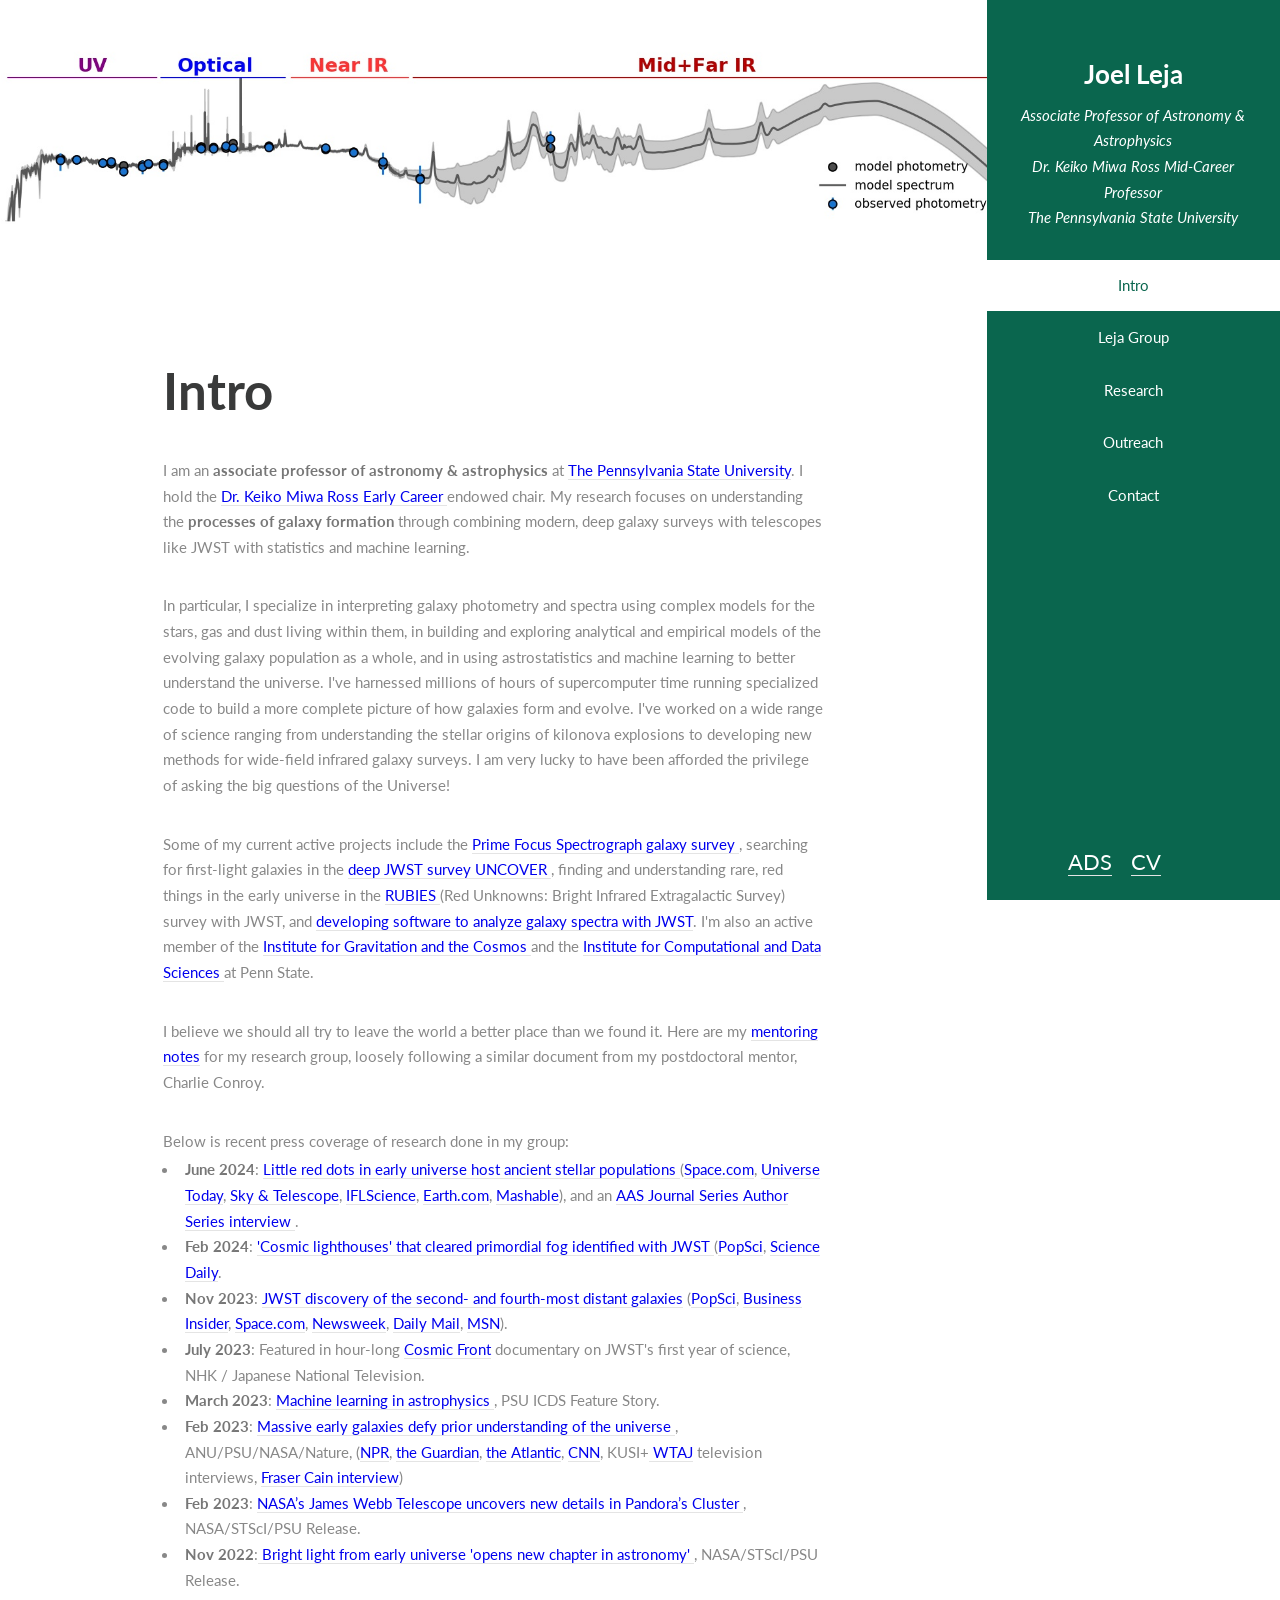
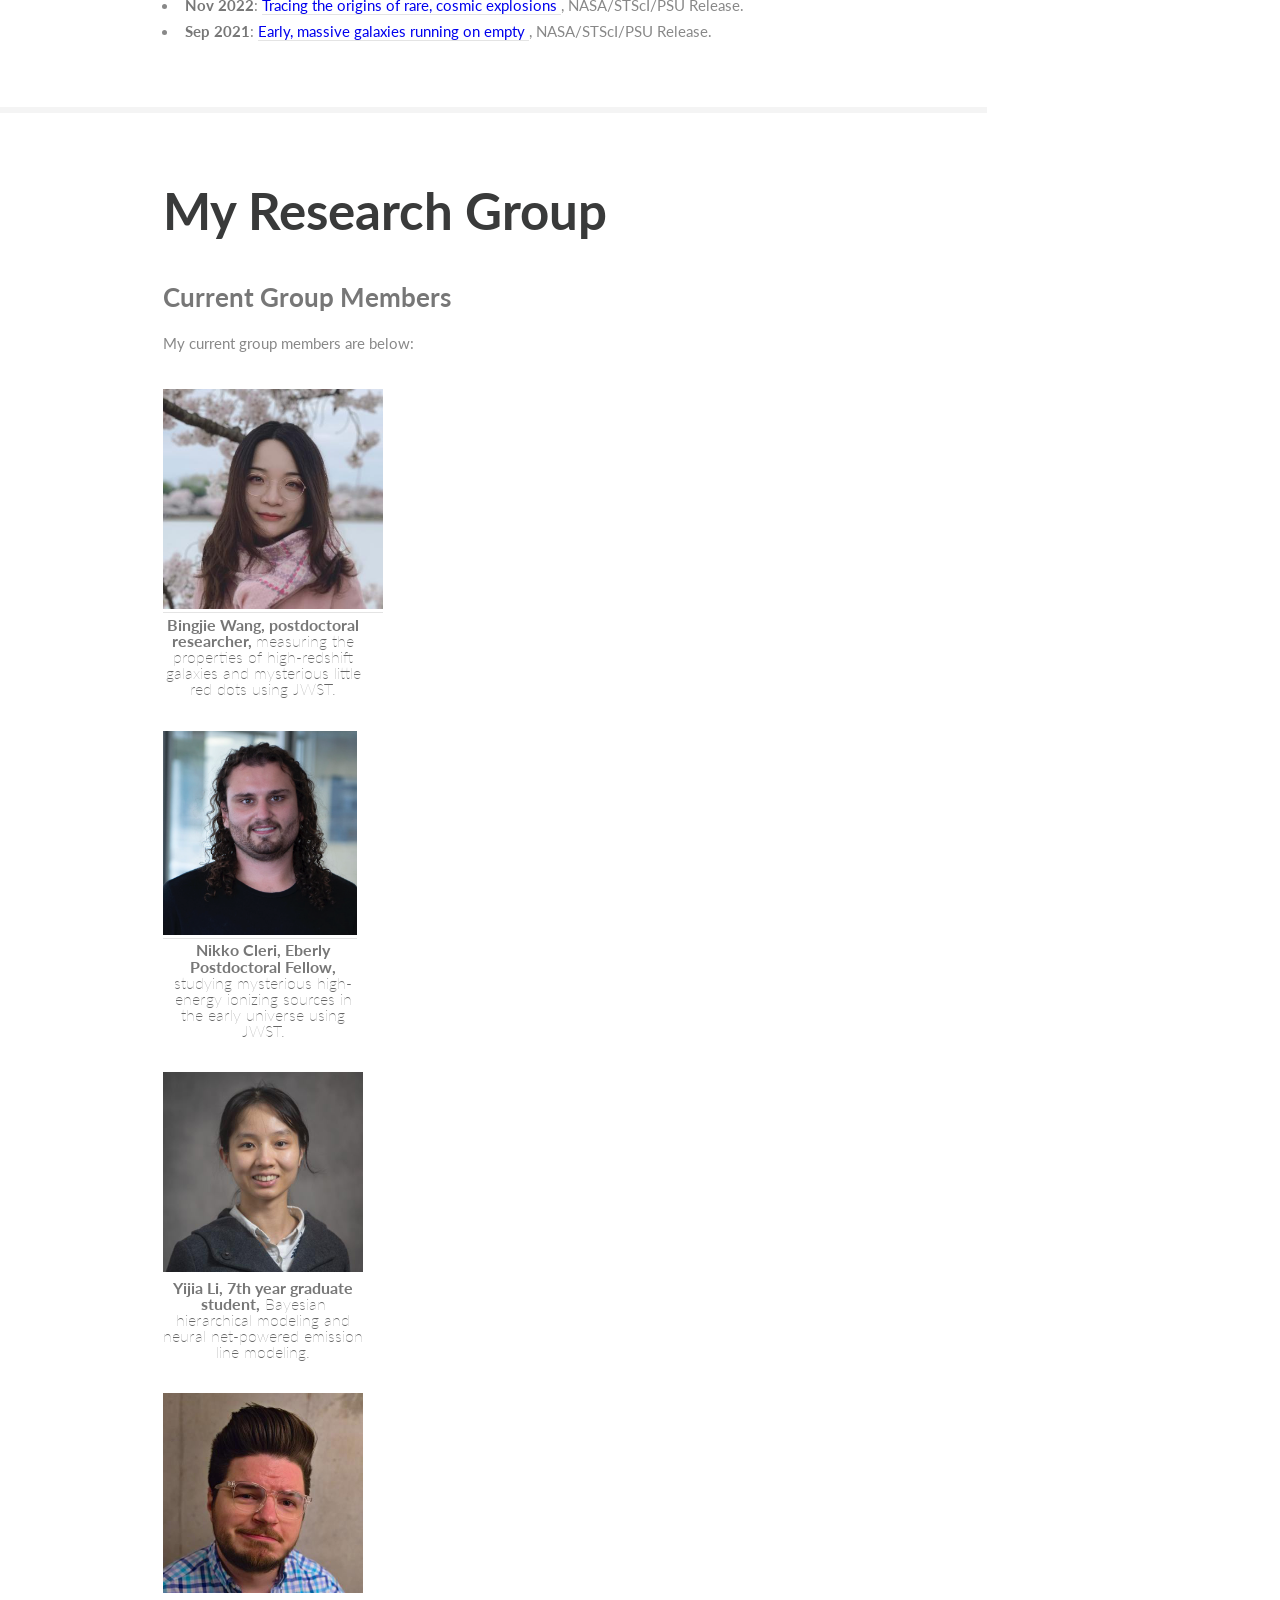
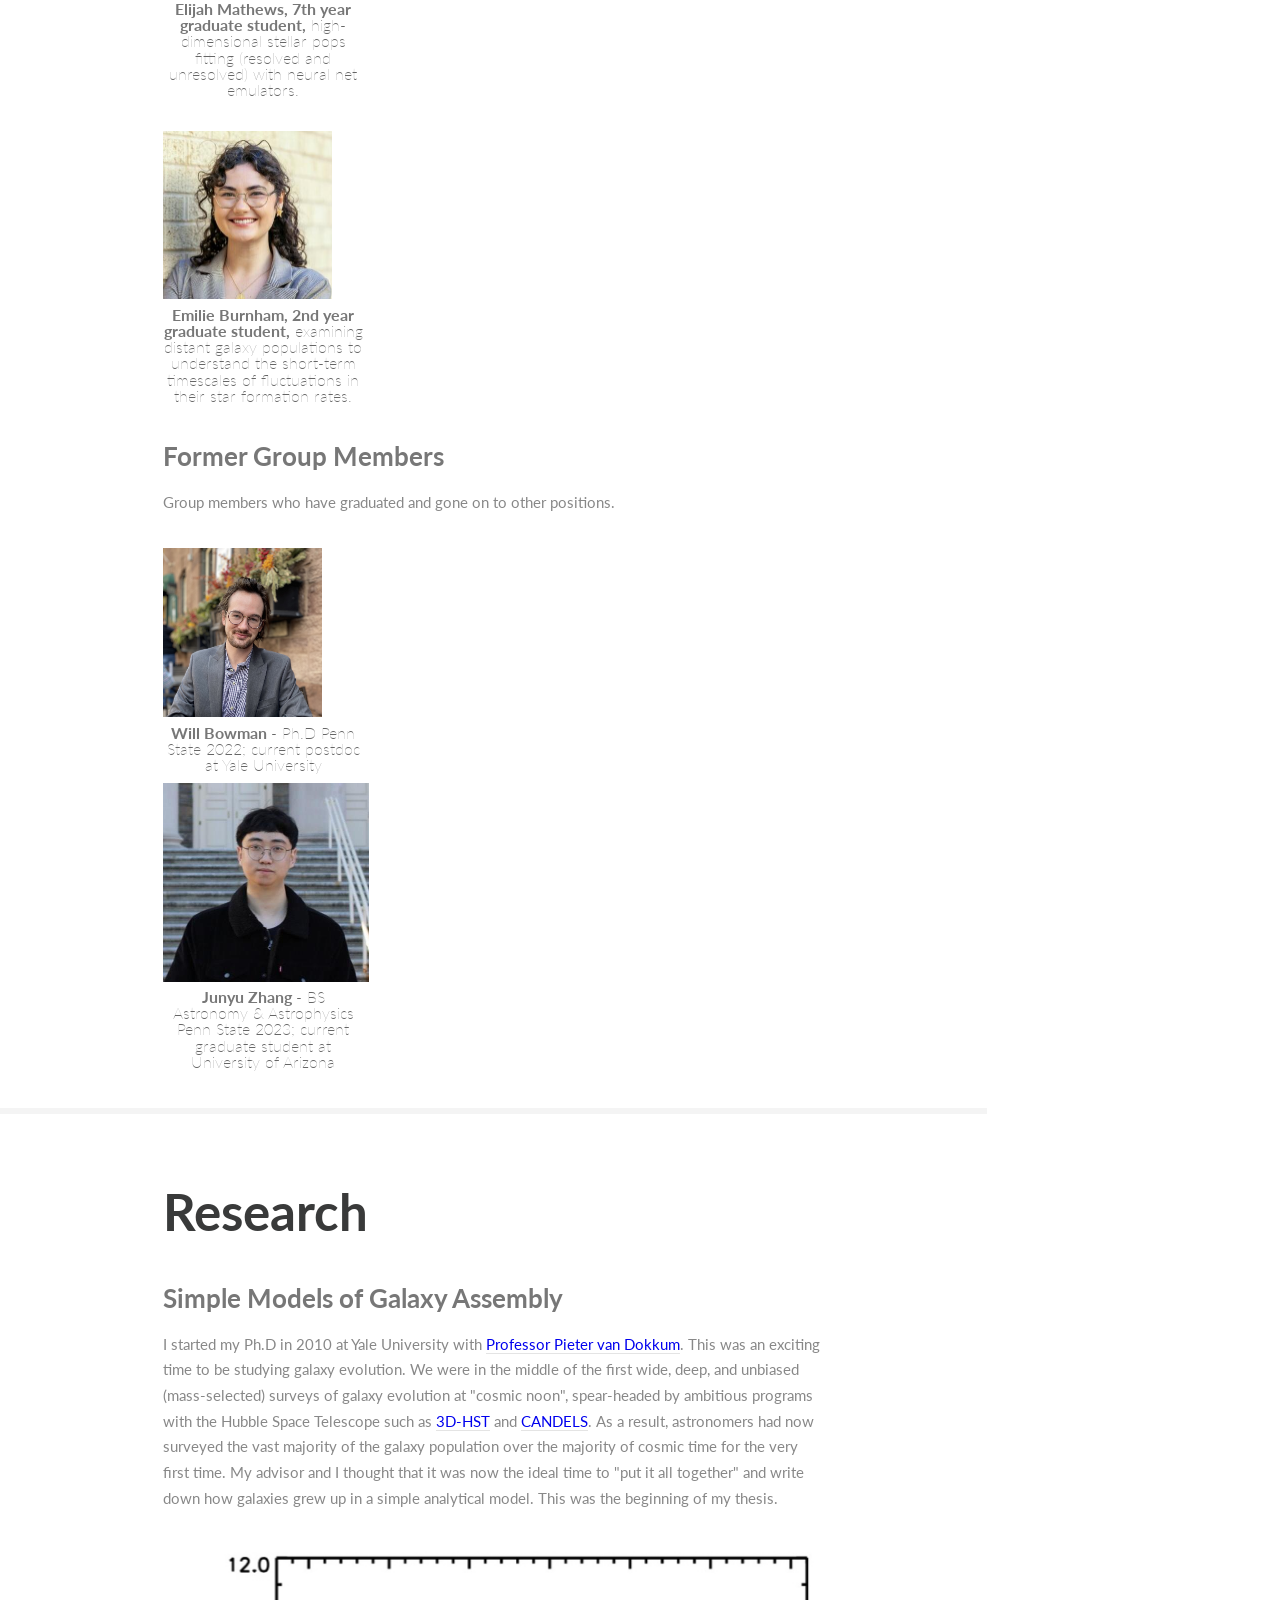
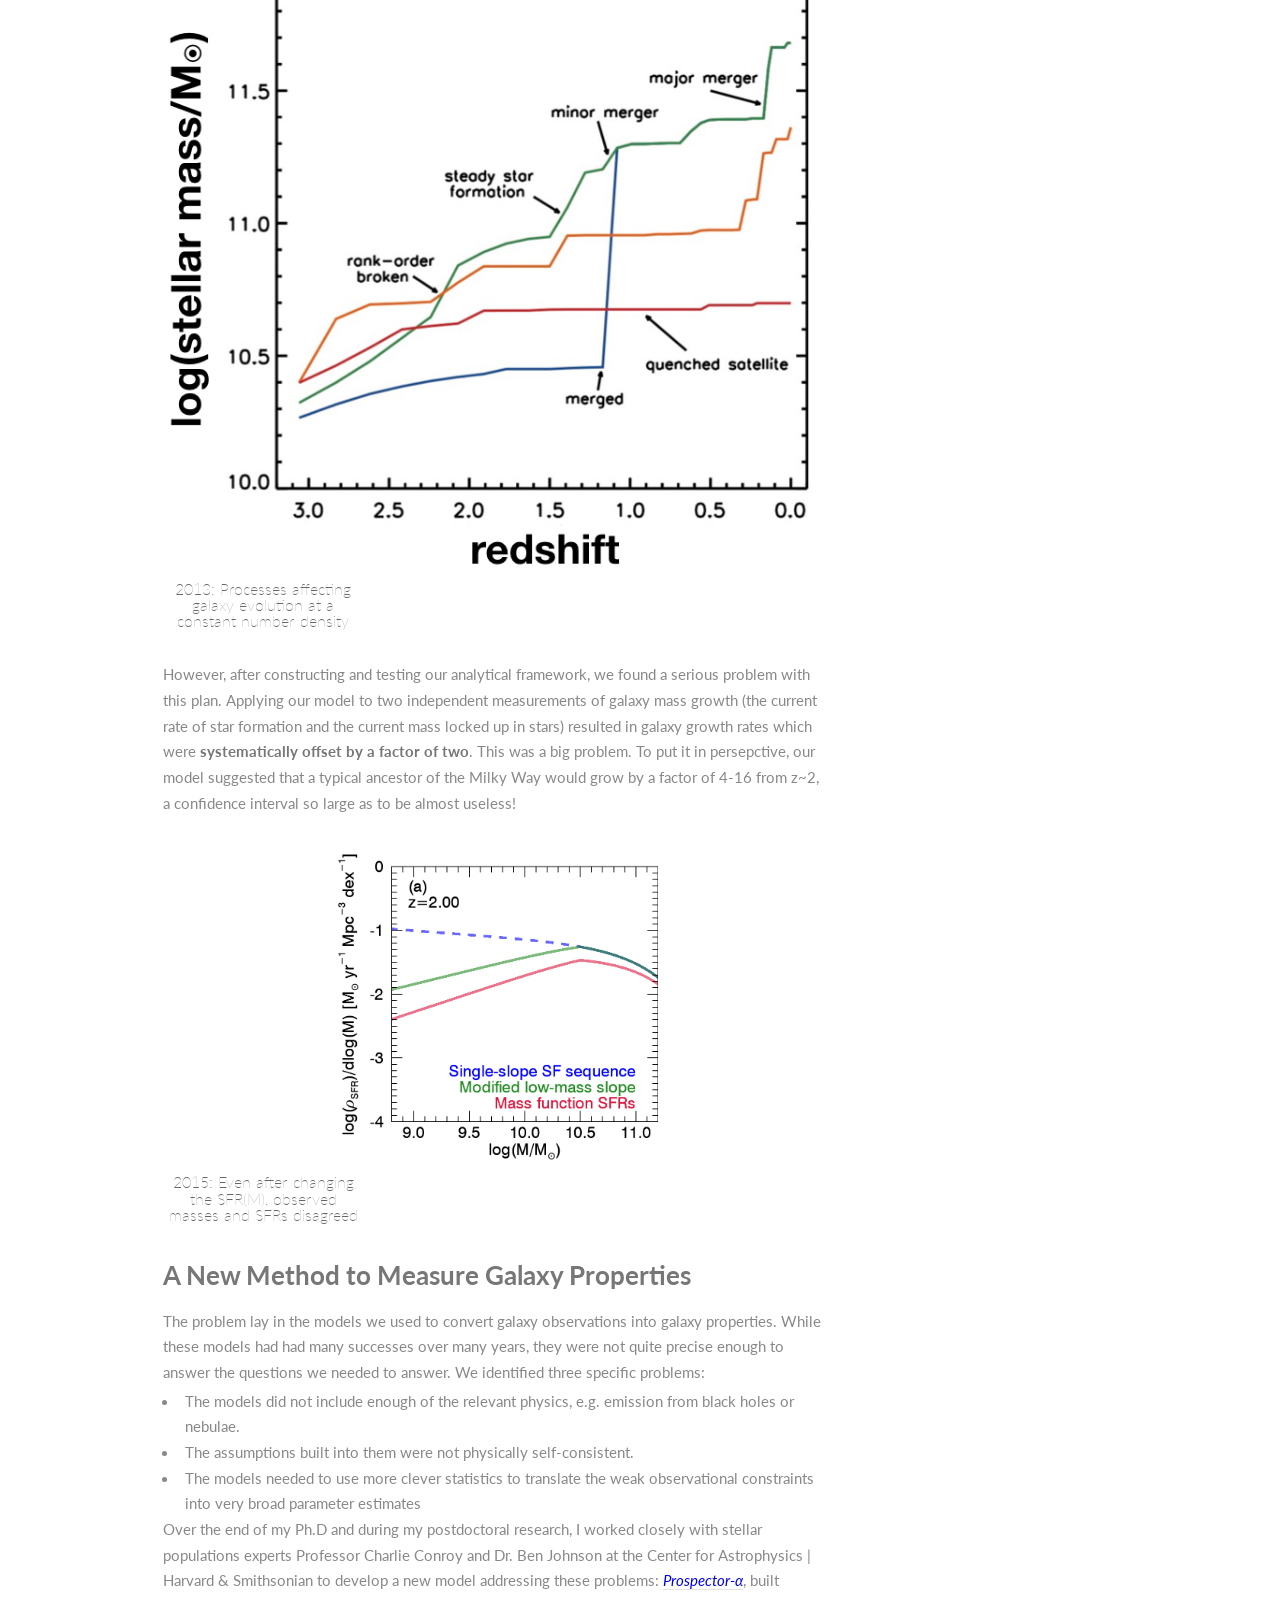
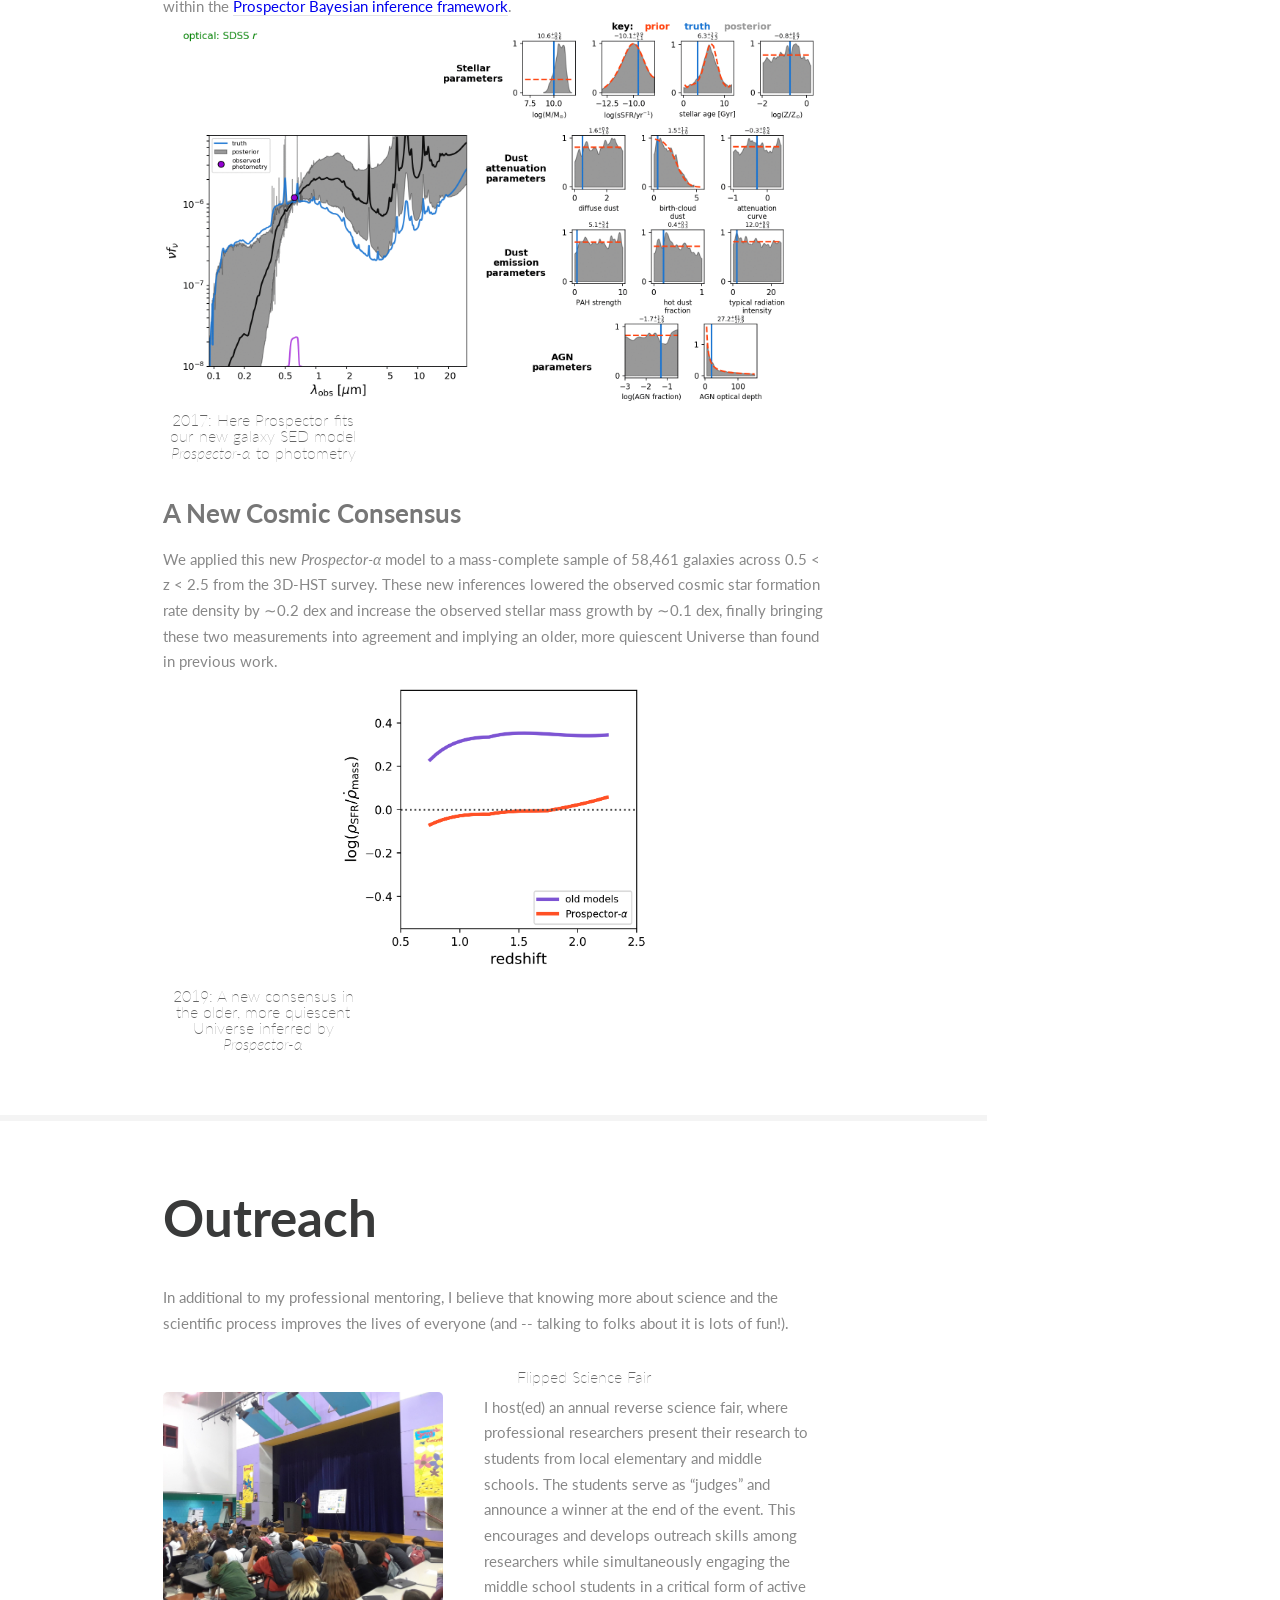
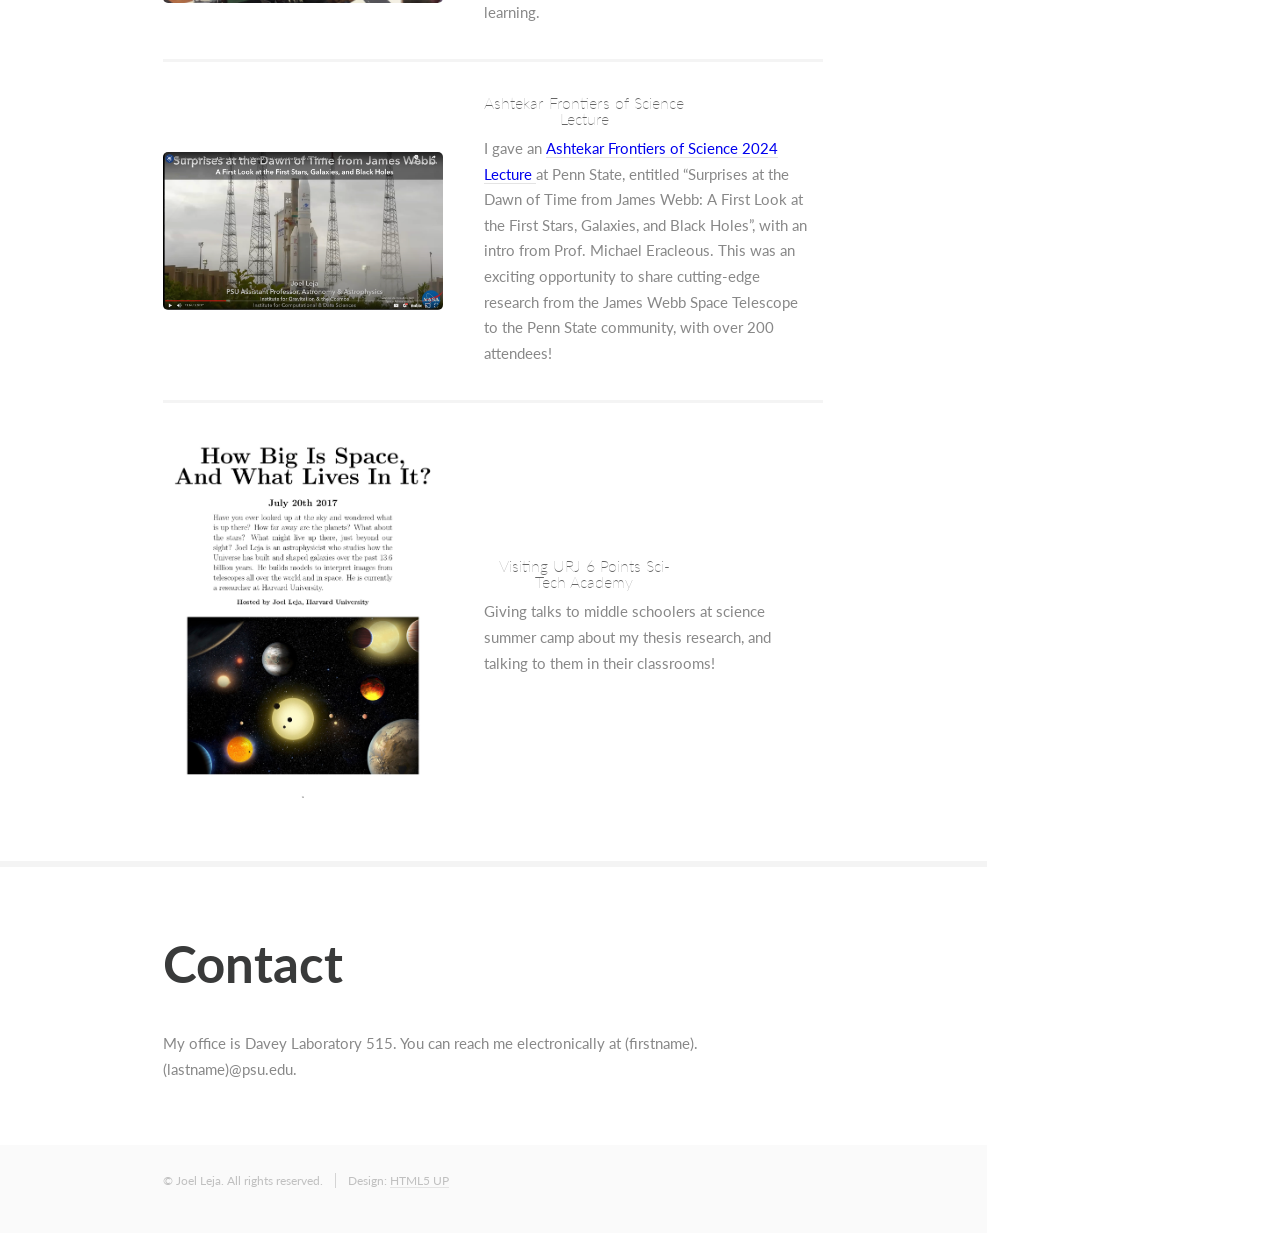
==== commit e2621af0: "fixed link bug" ====
--- a/index.html
+++ b/index.html
@@ -60,7 +60,7 @@
 
 									<p>In particular, I specialize in interpreting galaxy photometry and spectra using complex models for the stars, gas and dust living within them, in building and exploring analytical and empirical models of the evolving galaxy population as a whole, and in using astrostatistics and machine learning to better understand the universe. I've harnessed millions of hours of supercomputer time running specialized code to build a more complete picture of how galaxies form and evolve. I've worked on a wide range of science ranging from understanding the stellar origins of kilonova explosions to developing new methods for wide-field infrared galaxy surveys. I am very lucky to have been afforded the privilege of asking the big questions of the Universe!</p>
 
-									<p>Some of my current active projects include the <a href="https://pfs.ipmu.jp/"> Prime Focus Spectrograph galaxy survey </a>, searching for first-light galaxies in the <a href="https://www.stsci.edu/jwst/science-execution/program-information.html?id=2561"> deep JWST survey UNCOVER </a>, finding and understanding rare, red things in the early universe in the <a href="https://www.stsci.edu/jwst/science-execution/program-information?id=4233"> RUBIES (Red Unknowns: Bright Infrared Extragalactic Survey) survey with JWST, and <a href="https://www.stsci.edu/jwst/science-execution/program-information.html?id=2354"> developing software to analyze galaxy spectra with JWST</a>. I'm also an active member of the <a href="https://igc.psu.edu/"> Institute for Gravitation and the Cosmos </a> and the <a href="https://www.icds.psu.edu/">Institute for Computational and Data Sciences </a> at Penn State.  </p>
+									<p>Some of my current active projects include the <a href="https://pfs.ipmu.jp/"> Prime Focus Spectrograph galaxy survey </a>, searching for first-light galaxies in the <a href="https://www.stsci.edu/jwst/science-execution/program-information.html?id=2561"> deep JWST survey UNCOVER </a>, finding and understanding rare, red things in the early universe in the <a href="https://www.stsci.edu/jwst/science-execution/program-information?id=4233"> RUBIES </a> (Red Unknowns: Bright Infrared Extragalactic Survey) survey with JWST, and <a href="https://www.stsci.edu/jwst/science-execution/program-information.html?id=2354"> developing software to analyze galaxy spectra with JWST</a>. I'm also an active member of the <a href="https://igc.psu.edu/"> Institute for Gravitation and the Cosmos </a> and the <a href="https://www.icds.psu.edu/">Institute for Computational and Data Sciences </a> at Penn State.  </p>
 									
 									<p>I believe we should all try to leave the world a better place than we found it. Here are my <a href="https://github.com/jrleja/jrleja.github.io/blob/main/files/mentoring_leja_group.pdf"> mentoring notes</a> for my research group, loosely following a similar document from my postdoctoral mentor, Charlie Conroy. </p>
 									
@@ -273,3 +273,4 @@
 	</body>
 </html>
 
+
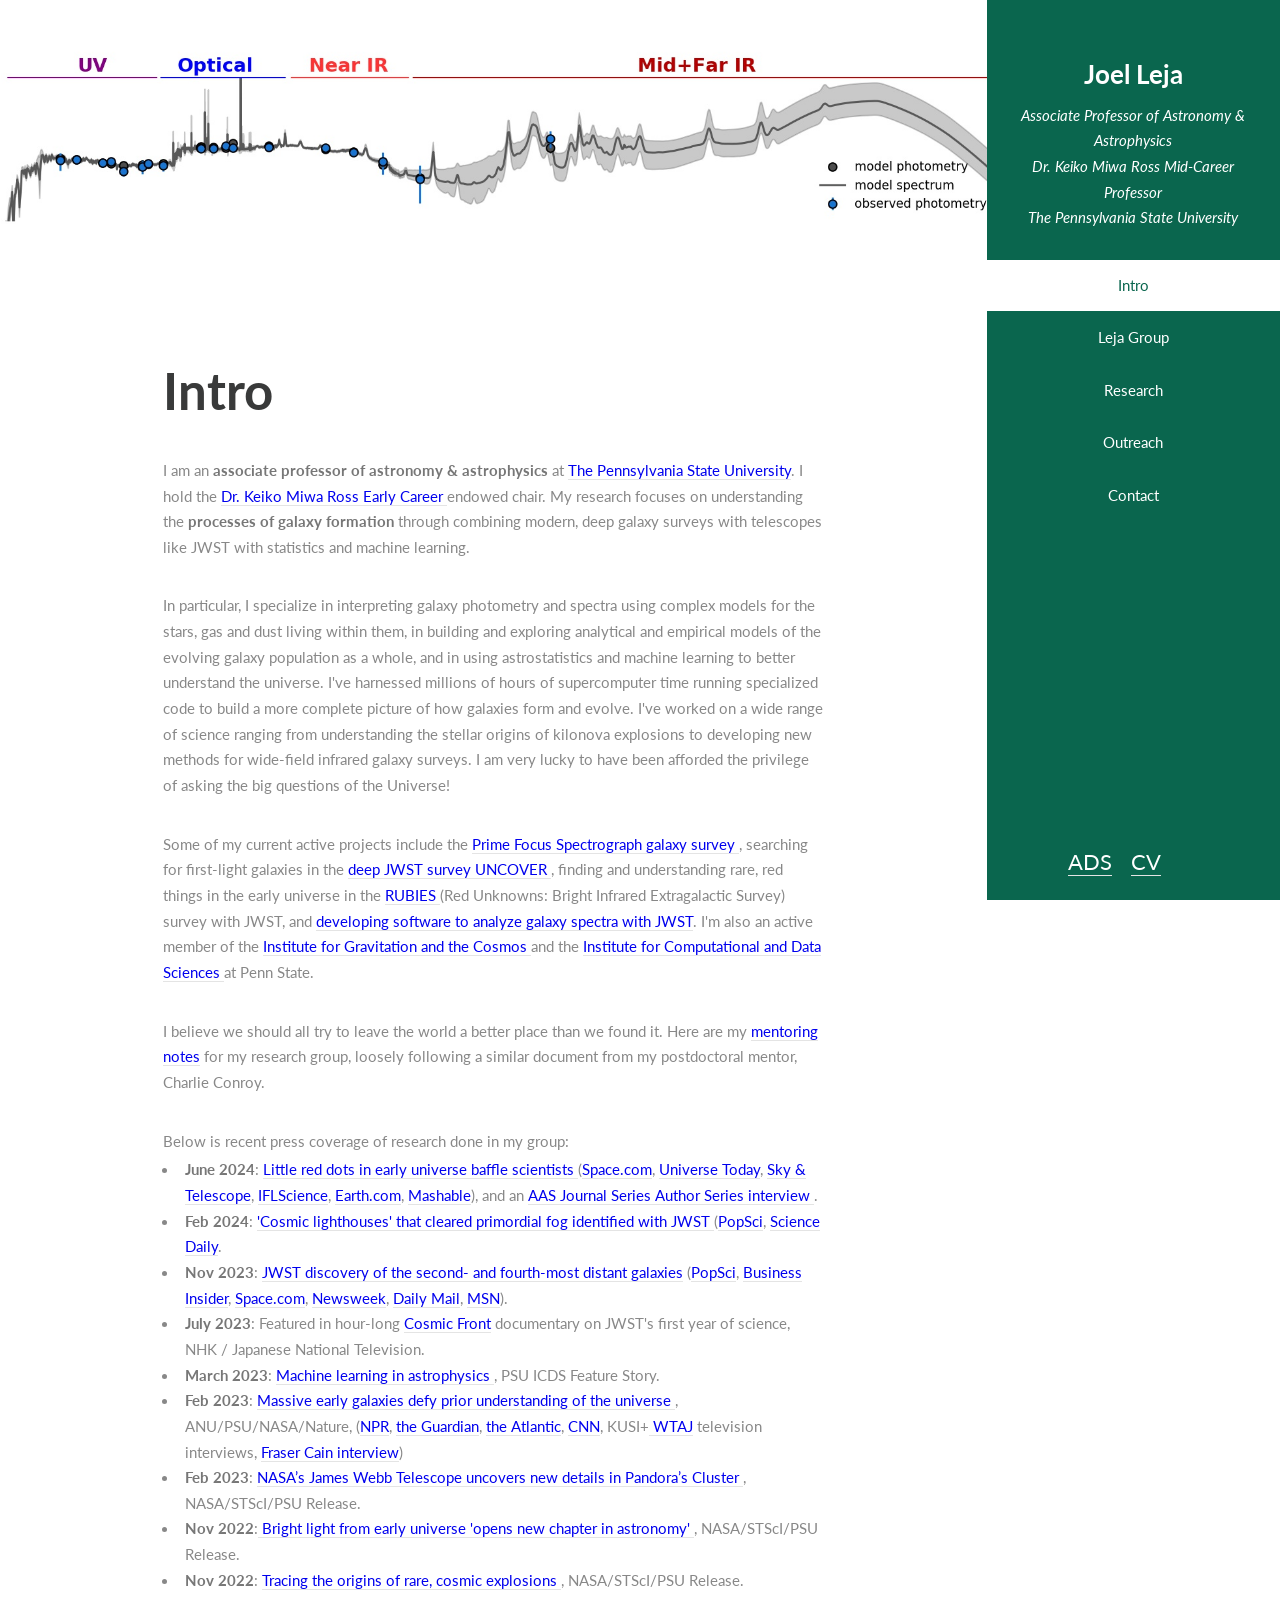
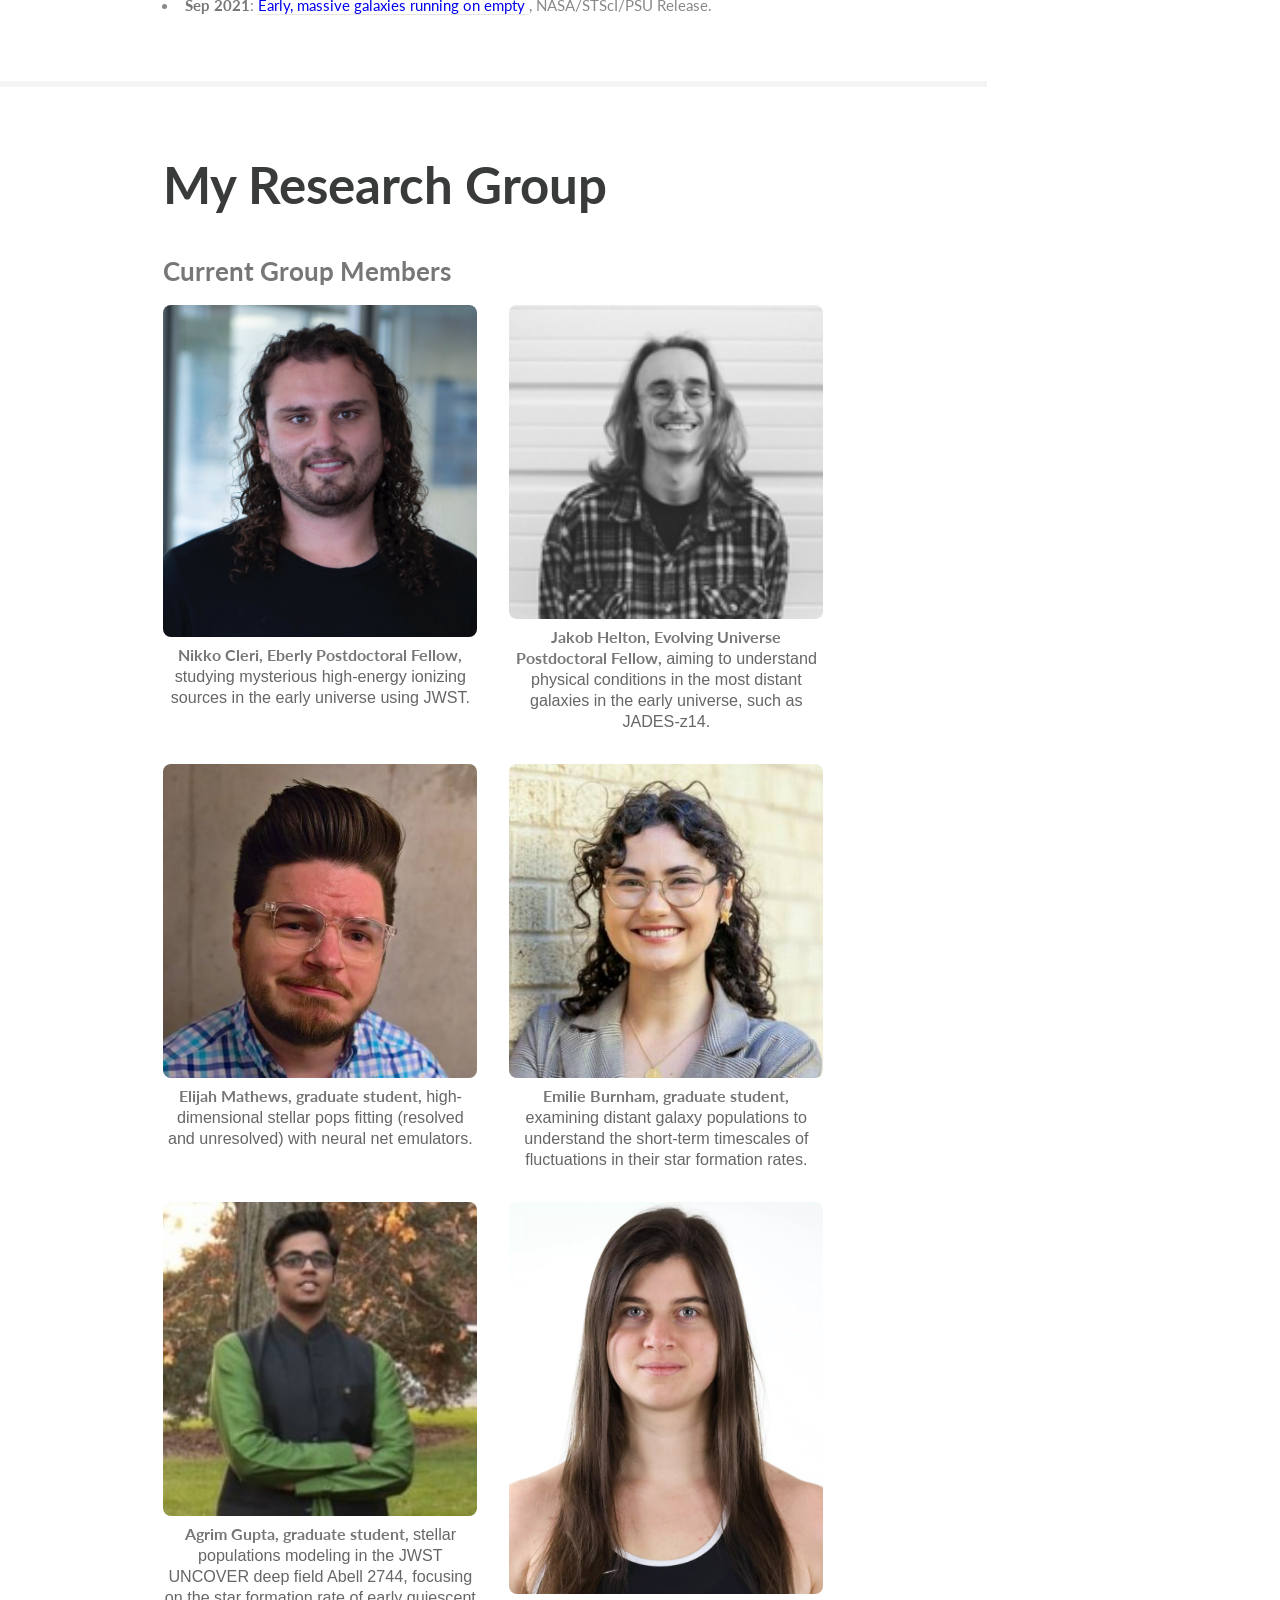
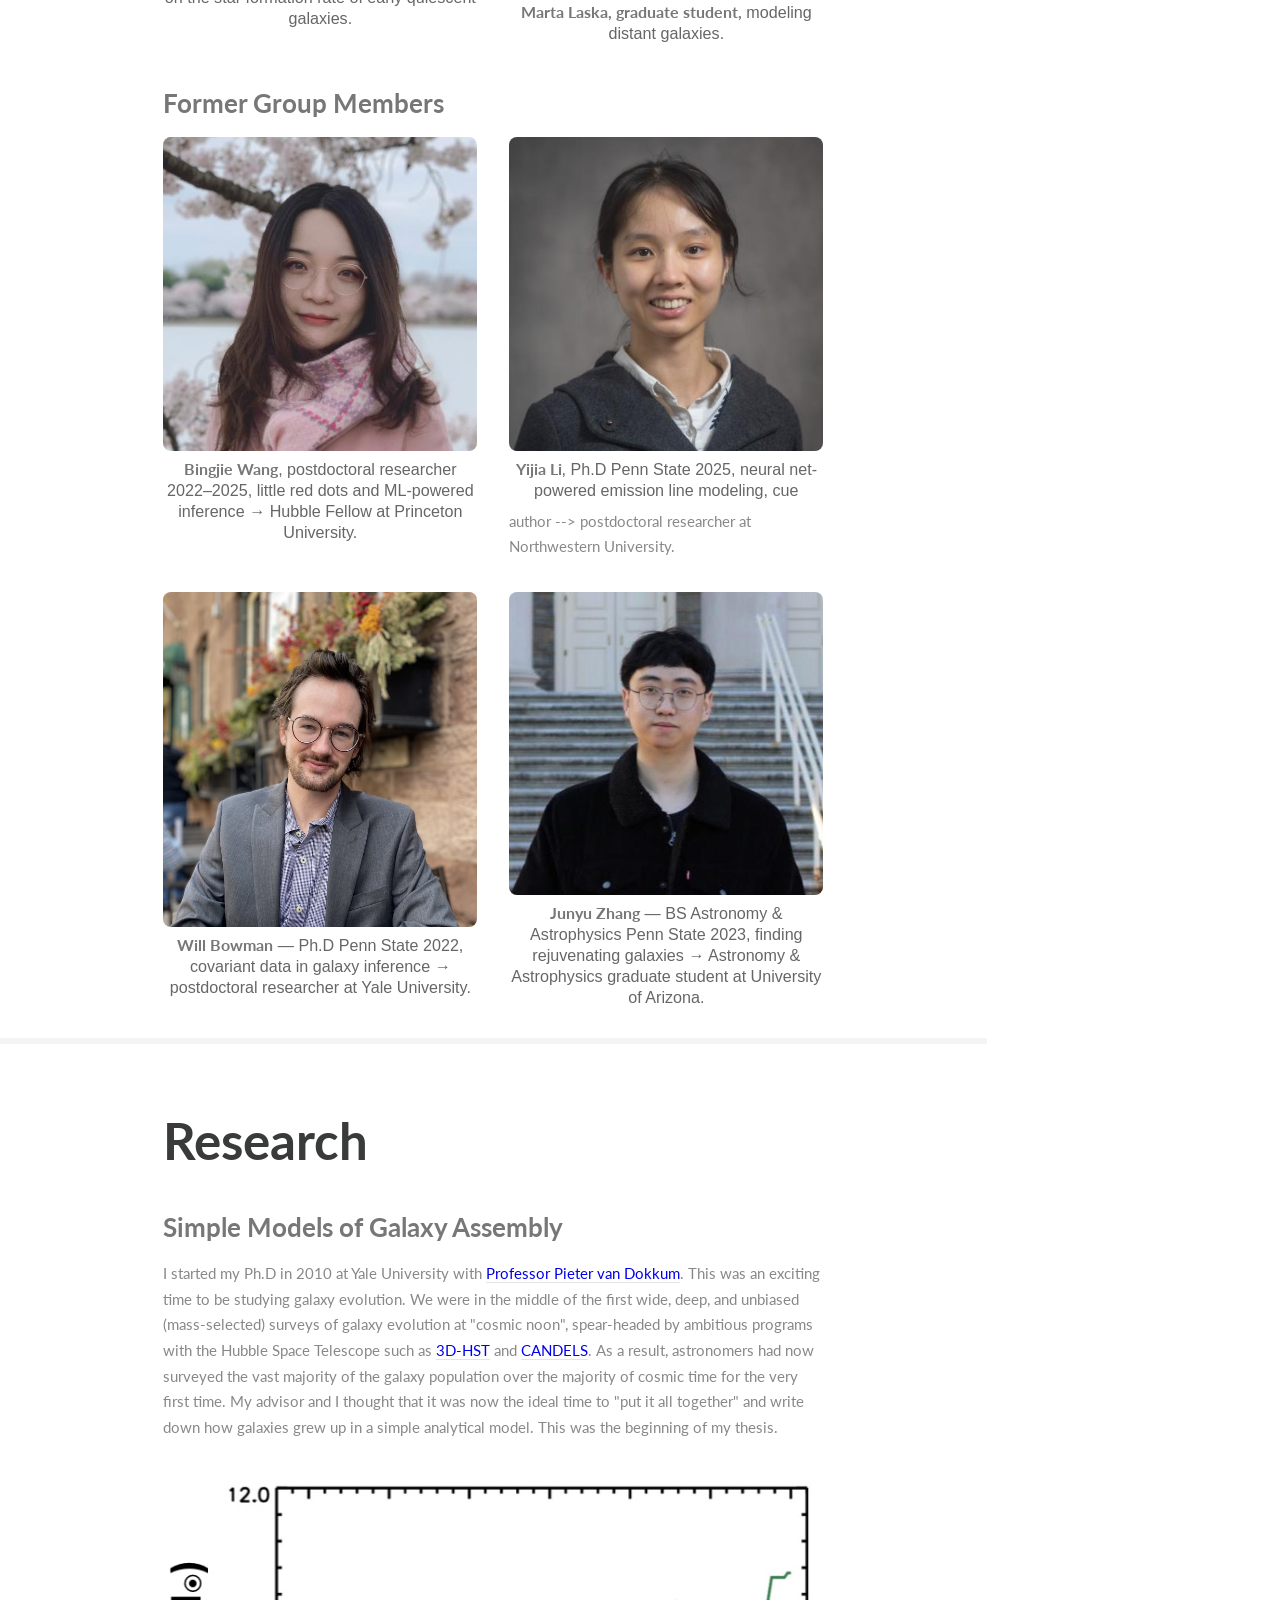
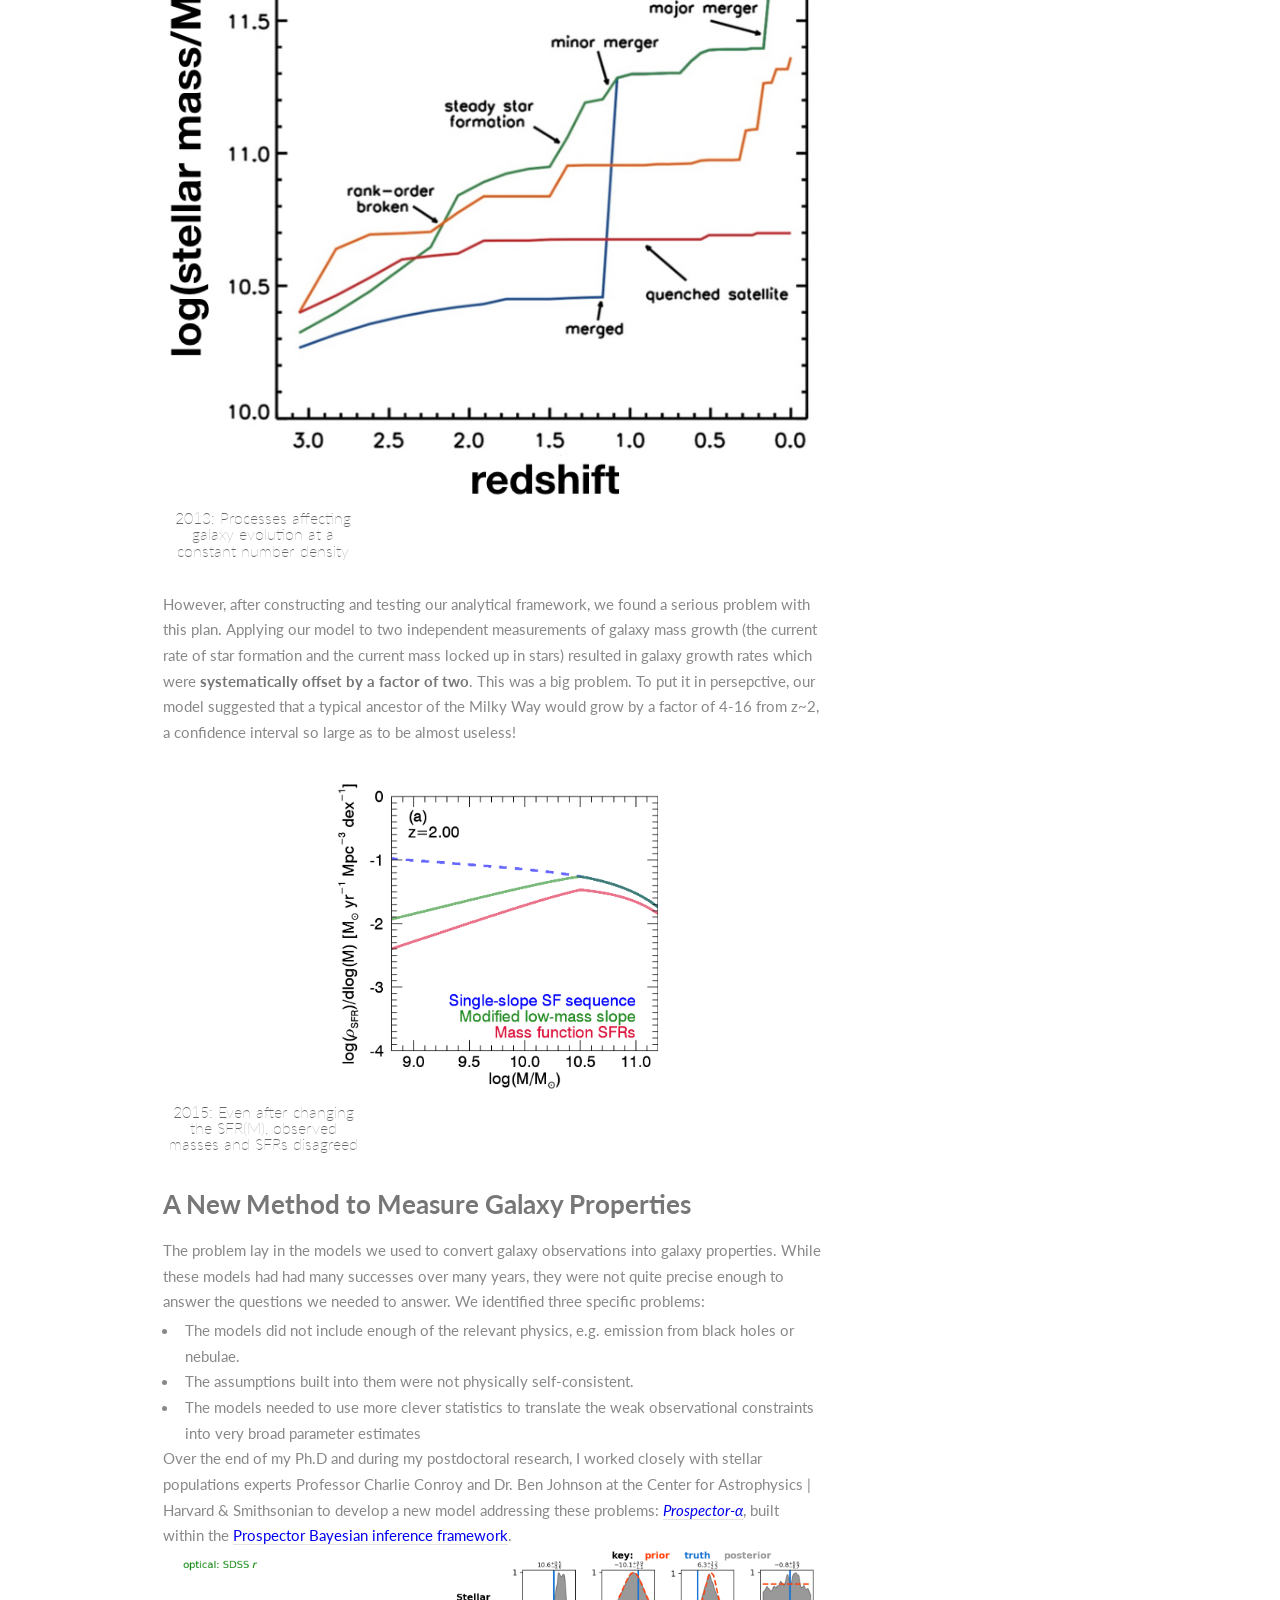
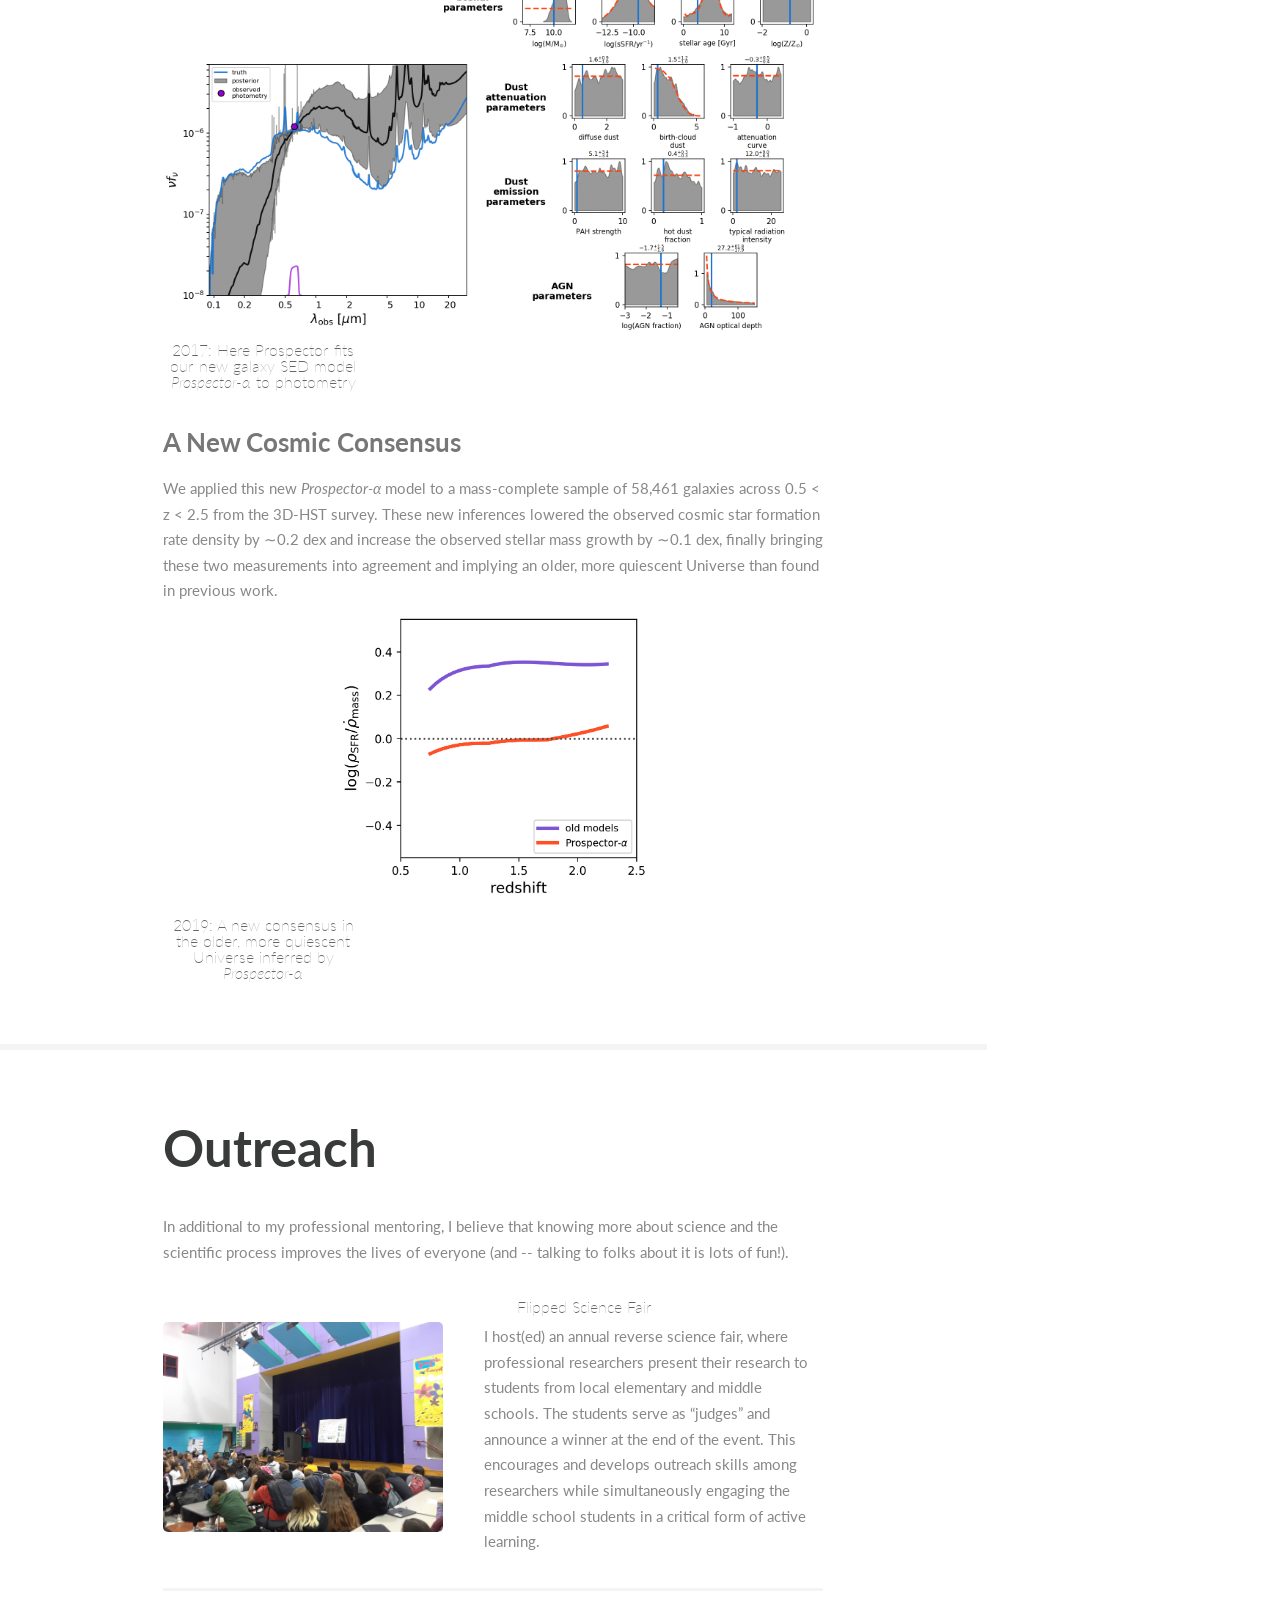
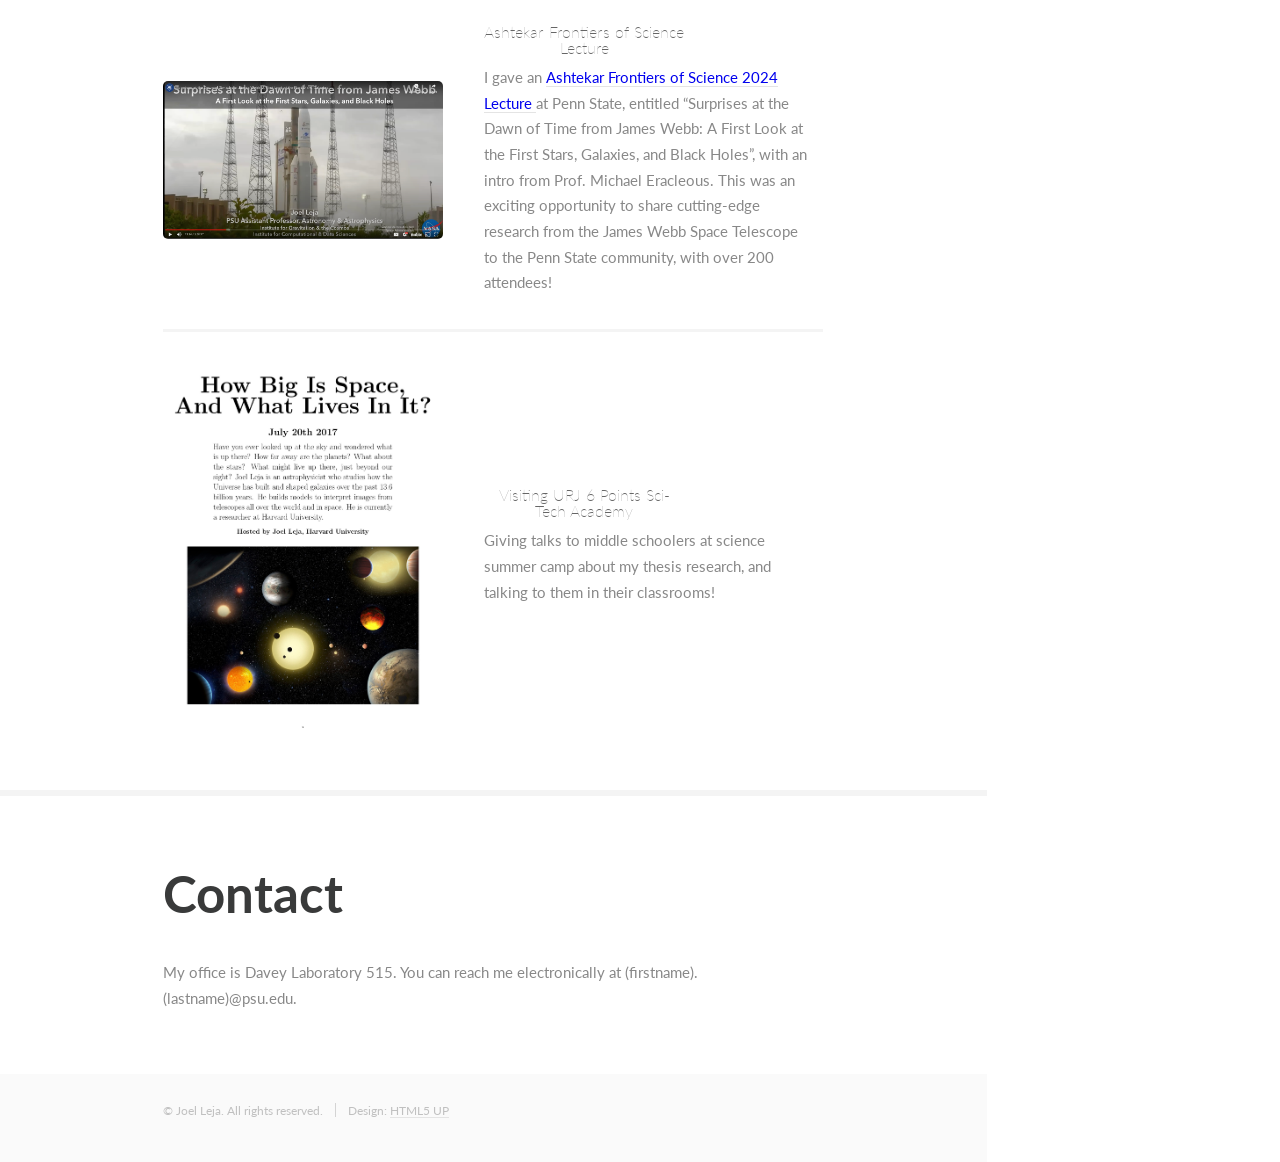
==== commit 519a3439: "new group members" ====
--- a/index.html
+++ b/index.html
@@ -66,7 +66,7 @@
 									
 									<p> Below is recent press coverage of research done in my group:
 										<ul>
-											<li> <b>June 2024</b>: <a href=https://www.psu.edu/news/research/story/tiny-bright-objects-discovered-dawn-universe-baffle-scientists//>Little red dots in early universe host ancient stellar populations </a> (<a href=https://www.space.com/forbidden-black-holes-jwst-tiny-red-dots/>Space.com</a>, <a href=https://www.universetoday.com/167618/galaxies-filled-with-old-stars-seen-shortly-after-the-big-bang/>Universe Today</a>, <a href=https://skyandtelescope.org/astronomy-news/trio-of-early-galaxies-test-our-ideas-of-cosmic-evolution/>Sky & Telescope</a>, <a href=https://www.iflscience.com/universe-breakers-unexplainable-bright-red-dots-found-in-the-early-universe-75211>IFLScience</a>, <a href=https://www.earth.com/news/mysterious-tiny-red-spots-discovered-in-space/>Earth.com</a>, <a href=https://mashable.com/article/james-webb-space-telescope-oldest-starlight-early-universe>Mashable</a>), and an <a href=https://www.youtube.com/watch?v=enxnHYnW8Uk&t=678s> AAS Journal Series Author Series interview </a>.
+											<li> <b>June 2024</b>: <a href=https://www.psu.edu/news/research/story/tiny-bright-objects-discovered-dawn-universe-baffle-scientists//>Little red dots in early universe baffle scientists </a> (<a href=https://www.space.com/forbidden-black-holes-jwst-tiny-red-dots/>Space.com</a>, <a href=https://www.universetoday.com/167618/galaxies-filled-with-old-stars-seen-shortly-after-the-big-bang/>Universe Today</a>, <a href=https://skyandtelescope.org/astronomy-news/trio-of-early-galaxies-test-our-ideas-of-cosmic-evolution/>Sky & Telescope</a>, <a href=https://www.iflscience.com/universe-breakers-unexplainable-bright-red-dots-found-in-the-early-universe-75211>IFLScience</a>, <a href=https://www.earth.com/news/mysterious-tiny-red-spots-discovered-in-space/>Earth.com</a>, <a href=https://mashable.com/article/james-webb-space-telescope-oldest-starlight-early-universe>Mashable</a>), and an <a href=https://www.youtube.com/watch?v=enxnHYnW8Uk&t=678s> AAS Journal Series Author Series interview </a>.
 
 											<li> <b>Feb 2024</b>: <a href=https://www.psu.edu/news/research/story/cosmic-lighthouses-cleared-primordial-fog-identified-jwst//>'Cosmic lighthouses' that cleared primordial fog identified with JWST </a> (<a href=https://www.popsci.com/science/jwst-spots-two-of-the-most-distant-galaxies-astronomers-have-ever-seen/>PopSci</a>, <a href=https://www.sciencedaily.com/releases/2024/02/240228132053.htm>Science Daily</a>.
 
@@ -94,67 +94,132 @@
 							</section>
 
 						<!-- Two -->
-							<section id="two">
-								<div class="container">
-									<header class="major">
-										<h2>My Research Group</h2>
-									</header>
-										<h3> Current Group Members </h3>
-										<p> My current group members are below:</p>
-
-										<div class="row">
-										  <div class="column">
-										    <a href=https://wangbingjie.github.io/><img src="images/bingjie_wang.jpeg" alt="" style="width:55%"></a>
-										    <div class="inner">
-												<h4> <b> Bingjie Wang, postdoctoral researcher, </b> measuring the properties of high-redshift galaxies and mysterious little red dots using JWST.</h4>
-												<p></p>
-										  	</div>
-										  </div>
-										  <div class="column">
-										    <a href=https://njcleri.github.io/><img src="images/nikko_cleri.png" alt="" style="width:30%"></a>
-										    <div class="inner">
-												<h4> <b> Nikko Cleri, Eberly Postdoctoral Fellow, </b> studying mysterious high-energy ionizing sources in the early universe using JWST.</h4>
-												<p></p>
-										  	</div>
-										  </div>
-										  <div class="column">
-										    <img src="images/yijia_li.jpeg" alt="" style="width:50%">
-										    <div class="inner">
-												<h4> <b> Yijia Li, 7th year graduate student,</b> Bayesian hierarchical modeling and neural net-powered emission line modeling.</h4>
-												<p></p>
-										  	</div>
-										  </div>
-										  <div class="column">
-										    <img src="images/elijah_mathews.jpeg" alt="" style="width:50%">
-										    <div class="inner">
-												<h4> <b> Elijah Mathews, 7th year graduate student,</b> high-dimensional stellar pops fitting (resolved and unresolved) with neural net emulators.</h4>
-												<p></p>
-											</div>
-										  </div>
-										  <div class="column">
-										    <img src="images/emilie_burnham_faith.jpeg" alt="" style="width:50%">
-										    <div class="inner">
-												<h4> <b> Emilie Burnham, 2nd year graduate student,</b> examining distant galaxy populations to understand the short-term timescales of fluctuations in their star formation rates.</h4>
-												<p></p>
-										  	</div>
-										  </div>				
-										</div>		
-										<h3> Former Group Members </h3>
-										<p> Group members who have graduated and gone on to other positions.</p>
-										<div class="row">
-										  <div class="column">
-										    <img src="images/william_bowman.jpeg" alt="" style="width:24%">
-										  </div>		
-										</div>
-										<h4> <b> Will Bowman </b> - Ph.D Penn State 2022; current postdoc at Yale University </h4>
-										<div class="row">
-										  <div class="column">
-										    <img src="images/Junyu Zhang.jpeg" alt="" style="width:50%">
-										  </div>		
-										</div>
-										<h4> <b> Junyu Zhang </b> - BS Astronomy & Astrophysics Penn State 2023; current graduate student at University of Arizona </h4>
-								</div>
-							</section>
+						<section id="two">
+						  <div class="container">
+						    <style>
+						      /* Local styles for the people grids (scoped to this section) */
+						      #two .people-grid {
+						        display: grid;
+						        grid-template-columns: repeat(2, minmax(0, 1fr));
+						        gap: 2rem 2rem; /* row gap, column gap */
+						        align-items: start;
+						      }
+						      #two .person {
+						        display: flex;
+						        flex-direction: column;
+						        gap: 0.5rem;
+						      }
+						      #two .person .image-wrap {
+						        width: 100%;
+						        overflow: hidden;
+						        border-radius: 0.5rem;
+						      }
+						      #two .person img {
+						        display: block;
+						        width: 100%;
+						        height: auto;
+						      }
+								#two .person h4 {
+								  margin: 0;
+								  font-weight: 500;
+								  line-height: 1.3;
+								  text-align: center;
+								  width: 100%;
+								}
+						      /* Optional: stack to one column on very small screens */
+						      @media (max-width: 520px) {
+						        #two .people-grid { grid-template-columns: 1fr; }
+						      }
+						    </style>
+
+						    <header class="major">
+						      <h2>My Research Group</h2>
+						    </header>
+
+						    <h3>Current Group Members</h3>
+						    <div class="people-grid">
+						      <article class="person">
+						        <div class="image-wrap">
+						          <a href="https://njcleri.github.io/">
+						            <img src="images/nikko_cleri.png" alt="Photo of Nikko Cleri">
+						          </a>
+						        </div>
+						        <h4><b>Nikko Cleri, Eberly Postdoctoral Fellow,</b> studying mysterious high-energy ionizing sources in the early universe using JWST.</h4>
+						      </article>
+
+						      <article class="person">
+						        <div class="image-wrap">
+						          <a href="https://jakobhelton.github.io/">
+						            <img src="images/jakob_helton.jpg" alt="Photo of Jakob Helton">
+						          </a>
+						        </div>
+						        <h4><b>Jakob Helton, Evolving Universe Postdoctoral Fellow,</b> aiming to understand physical conditions in the most distant galaxies in the early universe, such as JADES-z14.</h4>
+						      </article>
+
+						      <article class="person">
+						        <div class="image-wrap">
+						          <img src="images/elijah_mathews.jpeg" alt="Photo of Elijah Mathews">
+						        </div>
+						        <h4><b>Elijah Mathews, graduate student,</b> high-dimensional stellar pops fitting (resolved and unresolved) with neural net emulators.</h4>
+						      </article>
+
+						      <article class="person">
+						        <div class="image-wrap">
+						          <img src="images/emilie_burnham_faith.jpeg" alt="Photo of Emilie Burnham">
+						        </div>
+						        <h4><b>Emilie Burnham, graduate student,</b> examining distant galaxy populations to understand the short-term timescales of fluctuations in their star formation rates.</h4>
+						      </article>
+
+						      <article class="person">
+						        <div class="image-wrap">
+						          <img src="images/agrim_gupta.jpeg" alt="Photo of Agrim Gupta">
+						        </div>
+						        <h4><b>Agrim Gupta, graduate student,</b> stellar populations modeling in the JWST UNCOVER deep field Abell 2744, focusing on the star formation rate of early quiescent galaxies.</h4>
+						      </article>
+
+						      <article class="person">
+						        <div class="image-wrap">
+						          <img src="images/marta_laska.jpeg" alt="Photo of Marta Laska">
+						        </div>
+						        <h4><b>Marta Laska, graduate student,</b> modeling distant galaxies.</h4>
+						      </article>
+						    </div>
+
+						    <h3 style="margin-top: 2.5rem;">Former Group Members</h3>
+						    <div class="people-grid">
+						      <article class="person">
+						        <div class="image-wrap">
+						          <a href="https://wangbingjie.github.io/">
+						            <img src="images/bingjie_wang.jpeg" alt="Photo of Bingjie Wang">
+						          </a>
+						        </div>
+						        <h4><b>Bingjie Wang</b>, postdoctoral researcher 2022–2025, little red dots and ML-powered inference → Hubble Fellow at Princeton University.</h4>
+						      </article>
+
+						      <article class="person">
+						        <div class="image-wrap">
+						          <img src="images/yijia_li.jpeg" alt="Photo of Yijia Li">
+						        </div>
+						        <h4><b>Yijia Li</b>, Ph.D Penn State 2025, neural net-powered emission line modeling, <a href="https://github.com/yi-jia-li/cue/">cue</a></h4> author --> postdoctoral researcher at Northwestern University.
+						      </article>
+
+						      <article class="person">
+						        <div class="image-wrap">
+						          <img src="images/william_bowman.jpeg" alt="Photo of Will Bowman">
+						        </div>
+						        <h4><b>Will Bowman</b> — Ph.D Penn State 2022, covariant data in galaxy inference → postdoctoral researcher at Yale University.</h4>
+						      </article>
+
+						      <article class="person">
+						        <div class="image-wrap">
+						          <img src="images/Junyu Zhang.jpeg" alt="Photo of Junyu Zhang">
+						        </div>
+						        <h4><b>Junyu Zhang</b> — BS Astronomy &amp; Astrophysics Penn State 2023, finding rejuvenating galaxies → Astronomy &amp; Astrophysics graduate student at University of Arizona.</h4>
+						      </article>
+						    </div>
+						  </div>
+						</section>
+
 
 						<!-- Three -->
 							<section id="three">
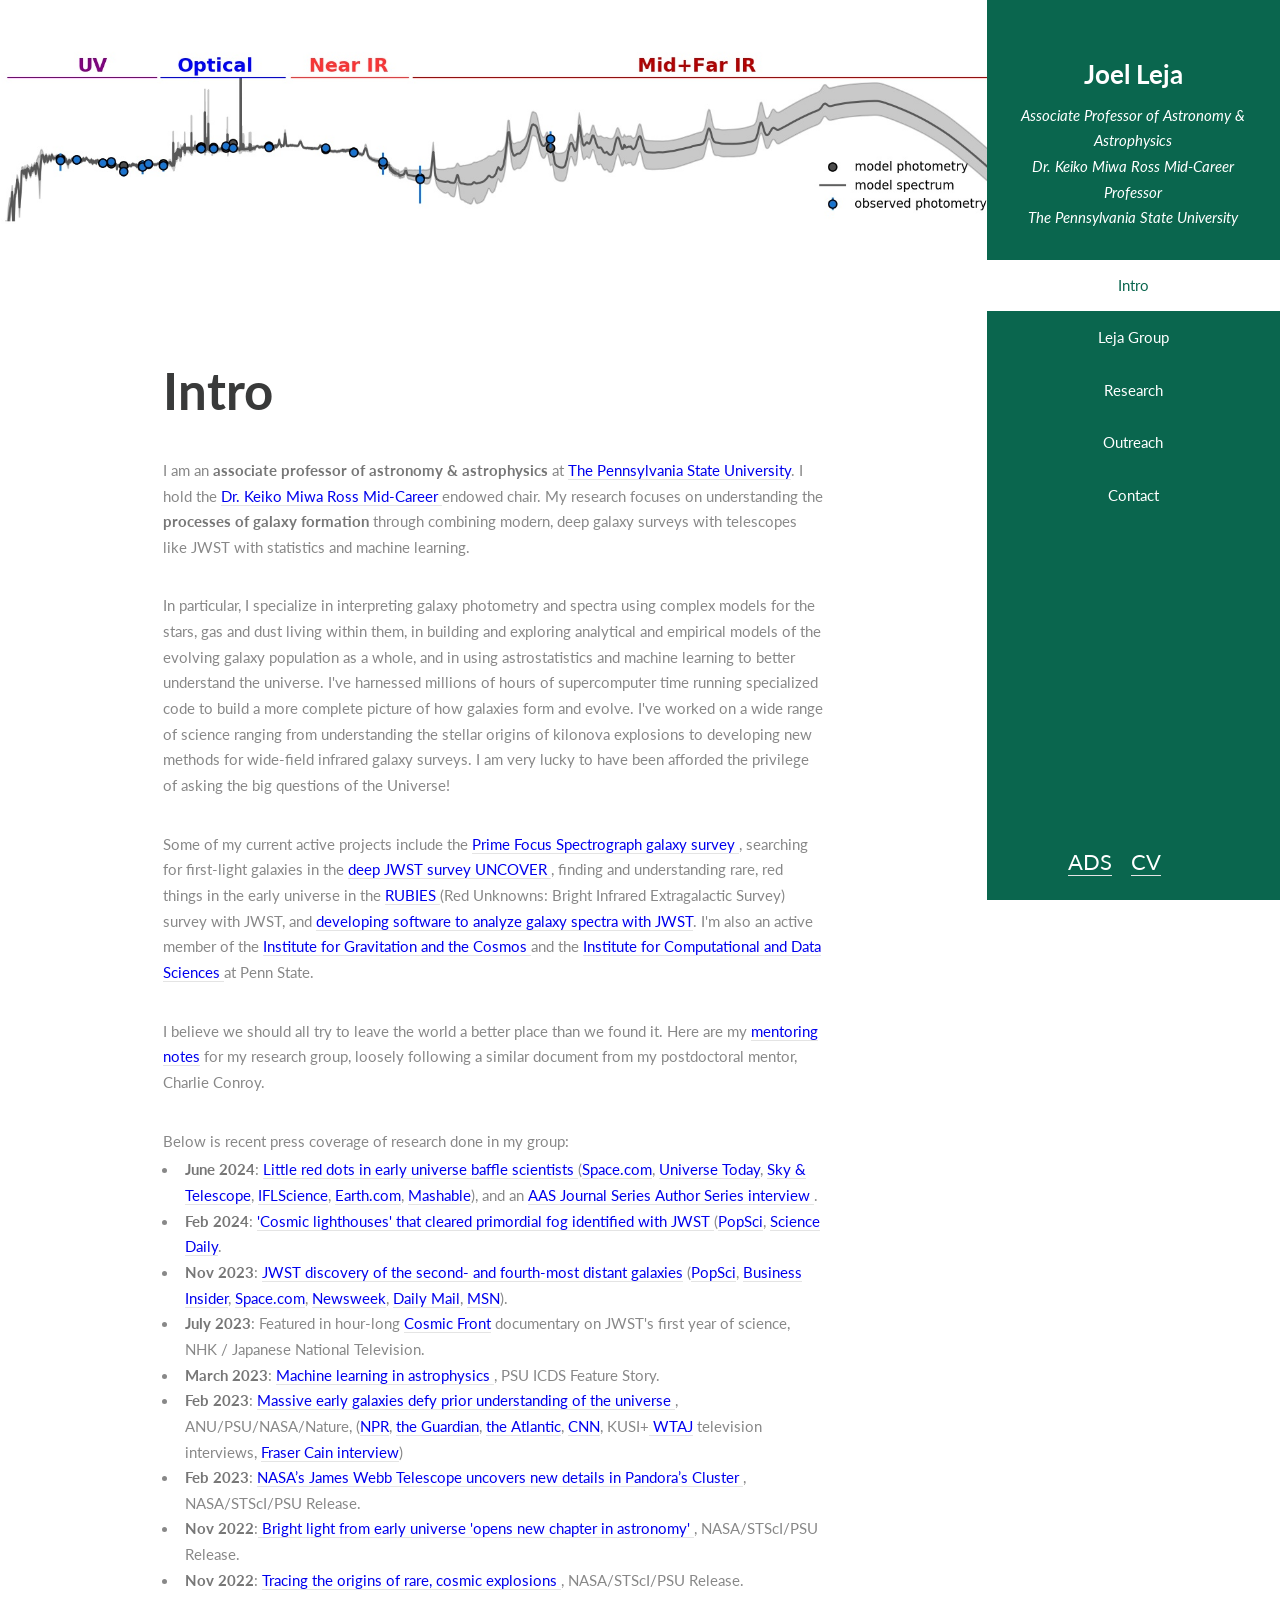
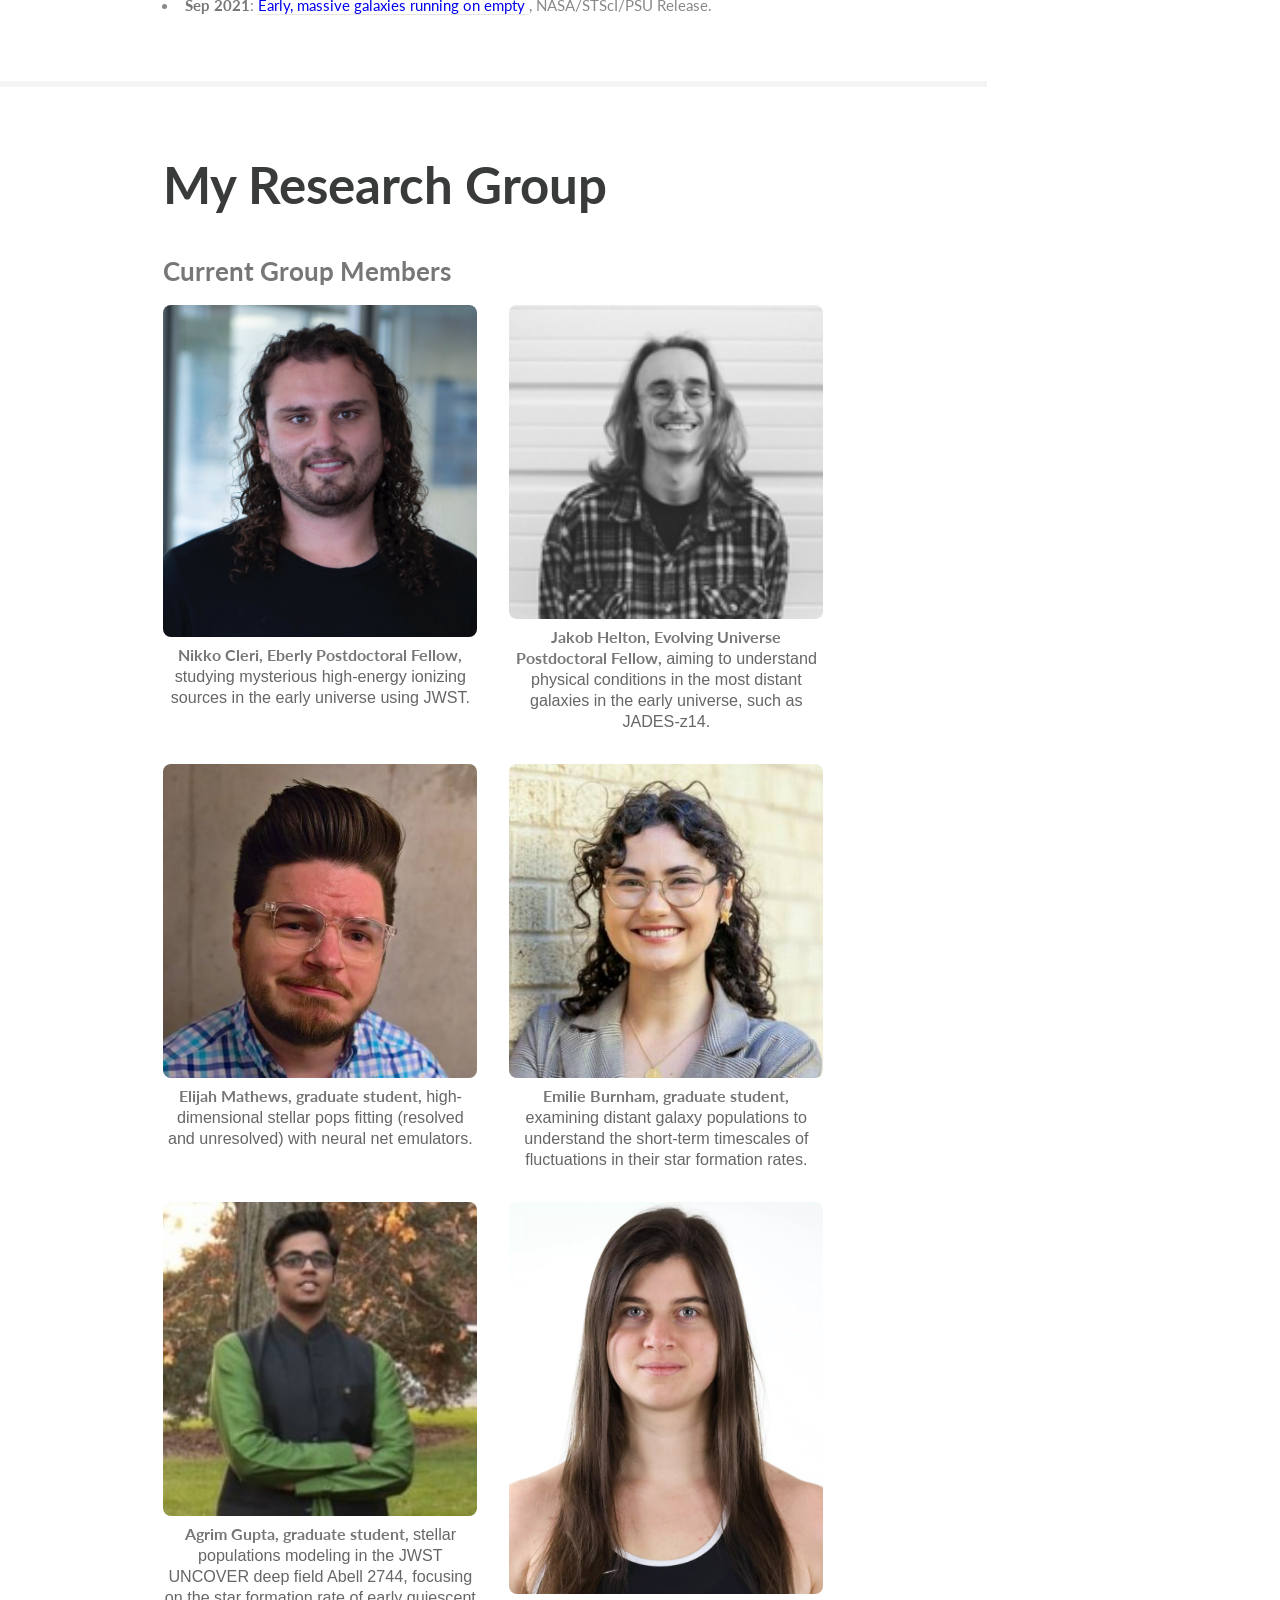
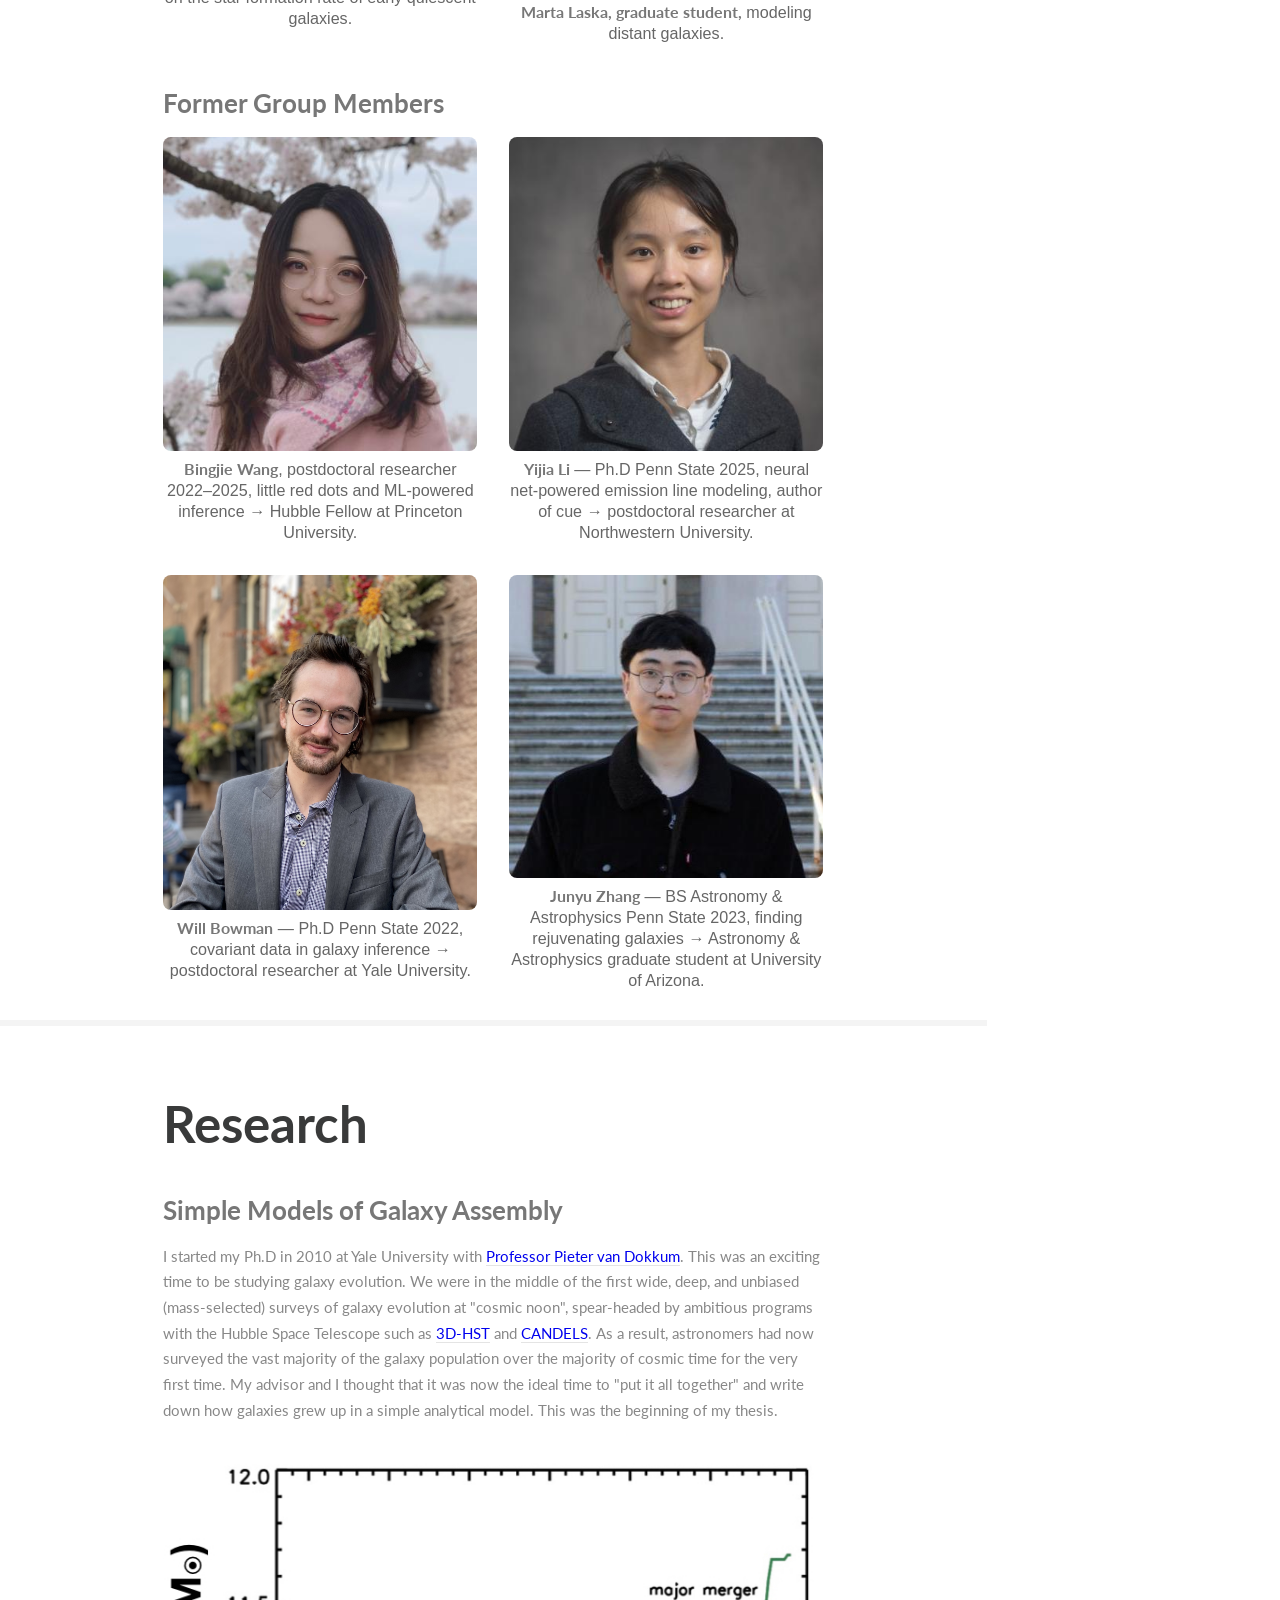
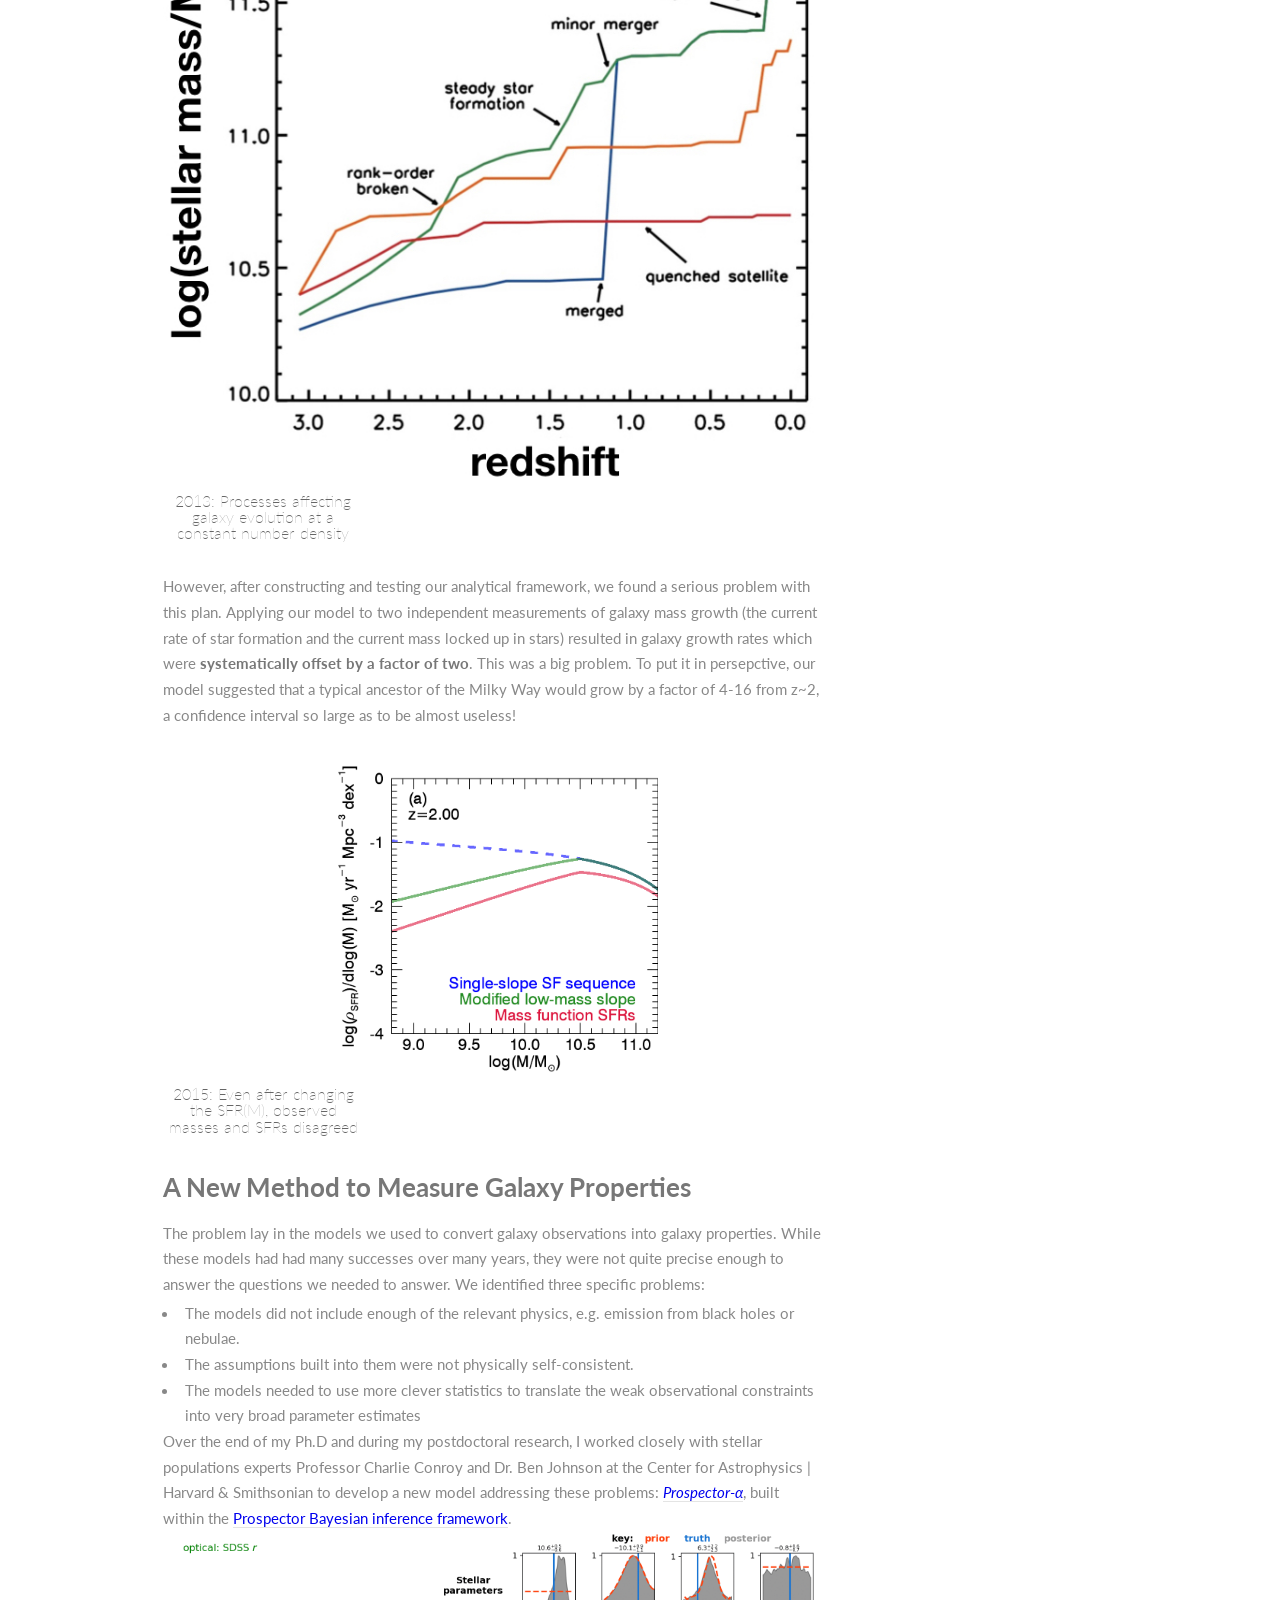
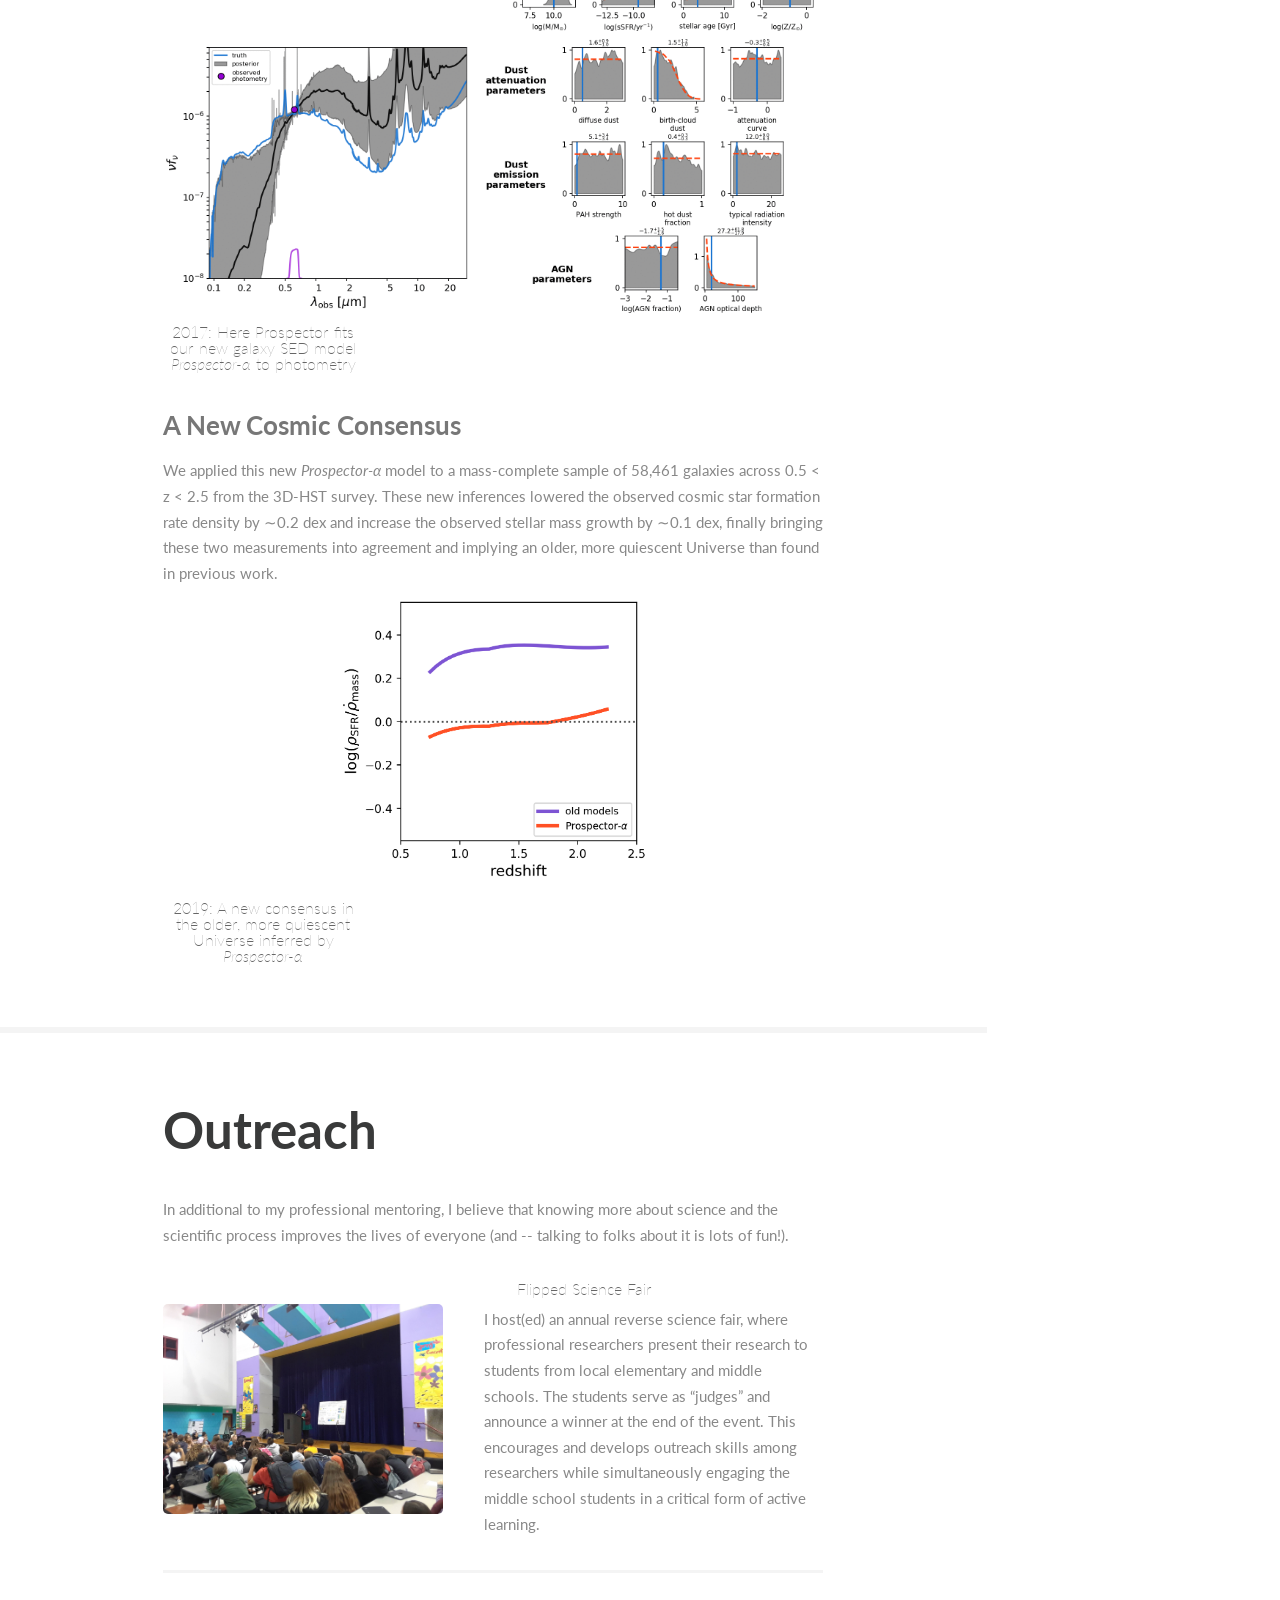
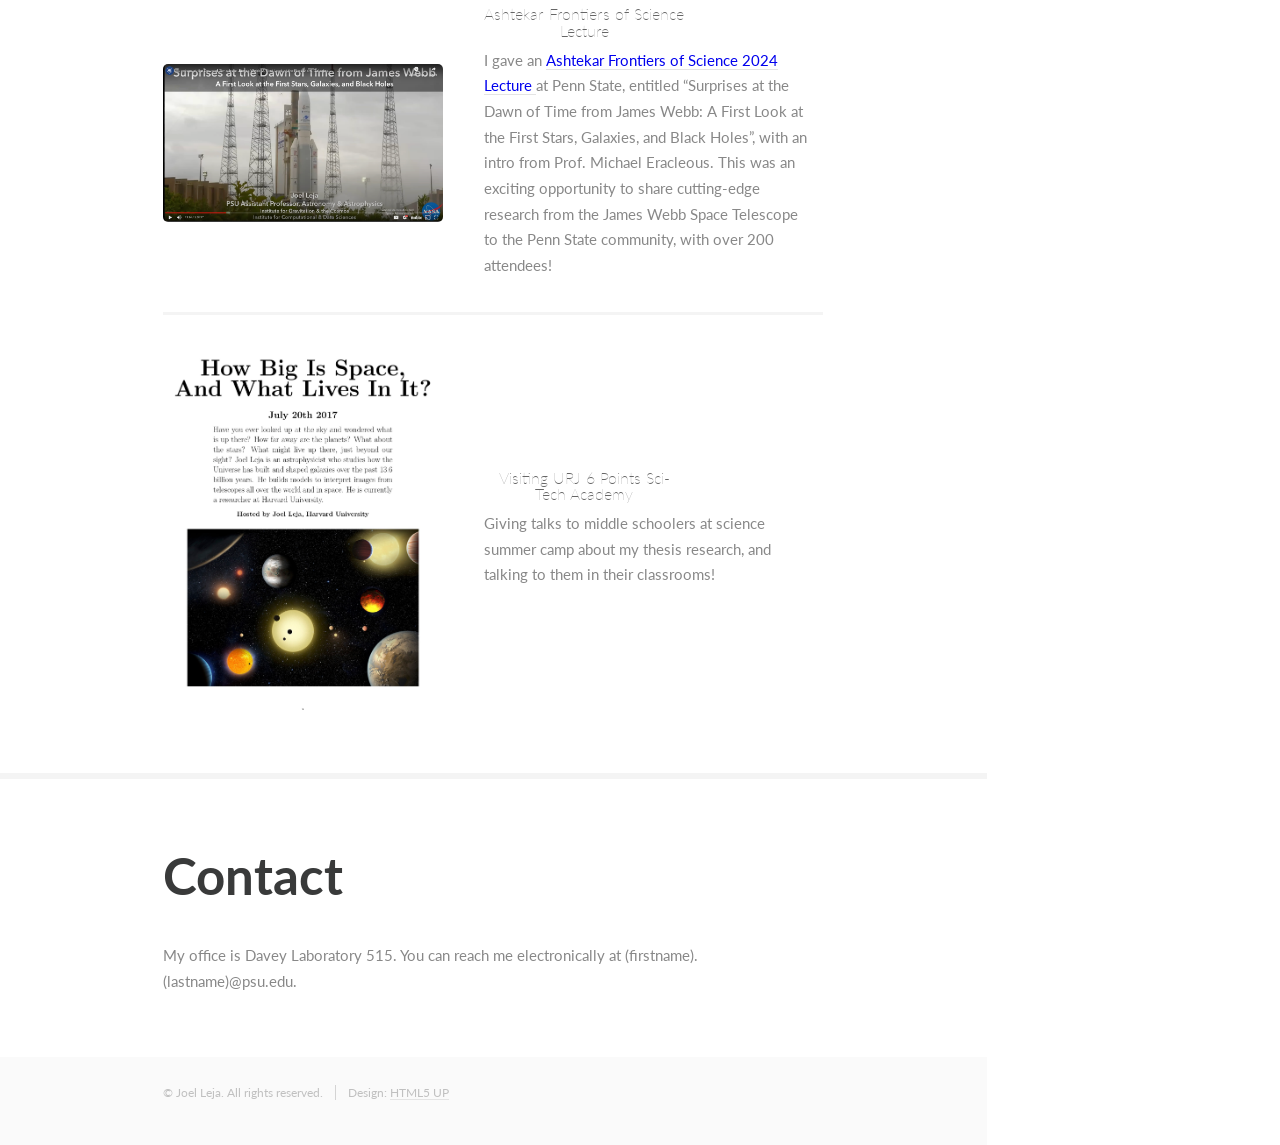
==== commit 3fd34675: "Fix two live rendering bugs; refresh CV; add revamp plan - Yijia Li entry closed </h4> mid-sentence," ====
--- a/index.html
+++ b/index.html
@@ -56,7 +56,7 @@
 									<header class="major">
 										<h2>Intro</h2>
 									</header>
-									<p>I am an <b>associate professor of astronomy & astrophysics</b> at <a href="https://science.psu.edu/astro"> The Pennsylvania State University</a>. I hold the <a href="https://www.psu.edu/news/development-and-alumni-relations/story/new-faculty-endowment-astronomy-and-astrophysics-created/">Dr. Keiko Miwa Ross Early Career </a> endowed chair. My research focuses on understanding the <b>processes of galaxy formation</b> through combining modern, deep galaxy surveys with telescopes like JWST with statistics and machine learning.</p> 
+									<p>I am an <b>associate professor of astronomy & astrophysics</b> at <a href="https://science.psu.edu/astro"> The Pennsylvania State University</a>. I hold the <a href="https://www.psu.edu/news/development-and-alumni-relations/story/new-faculty-endowment-astronomy-and-astrophysics-created/">Dr. Keiko Miwa Ross Mid-Career </a> endowed chair. My research focuses on understanding the <b>processes of galaxy formation</b> through combining modern, deep galaxy surveys with telescopes like JWST with statistics and machine learning.</p> 
 
 									<p>In particular, I specialize in interpreting galaxy photometry and spectra using complex models for the stars, gas and dust living within them, in building and exploring analytical and empirical models of the evolving galaxy population as a whole, and in using astrostatistics and machine learning to better understand the universe. I've harnessed millions of hours of supercomputer time running specialized code to build a more complete picture of how galaxies form and evolve. I've worked on a wide range of science ranging from understanding the stellar origins of kilonova explosions to developing new methods for wide-field infrared galaxy surveys. I am very lucky to have been afforded the privilege of asking the big questions of the Universe!</p>
 
@@ -200,7 +200,7 @@
 						        <div class="image-wrap">
 						          <img src="images/yijia_li.jpeg" alt="Photo of Yijia Li">
 						        </div>
-						        <h4><b>Yijia Li</b>, Ph.D Penn State 2025, neural net-powered emission line modeling, <a href="https://github.com/yi-jia-li/cue/">cue</a></h4> author --> postdoctoral researcher at Northwestern University.
+						        <h4><b>Yijia Li</b> &mdash; Ph.D Penn State 2025, neural net-powered emission line modeling, author of <a href="https://github.com/yi-jia-li/cue/">cue</a> &rarr; postdoctoral researcher at Northwestern University.</h4>
 						      </article>
 
 						      <article class="person">
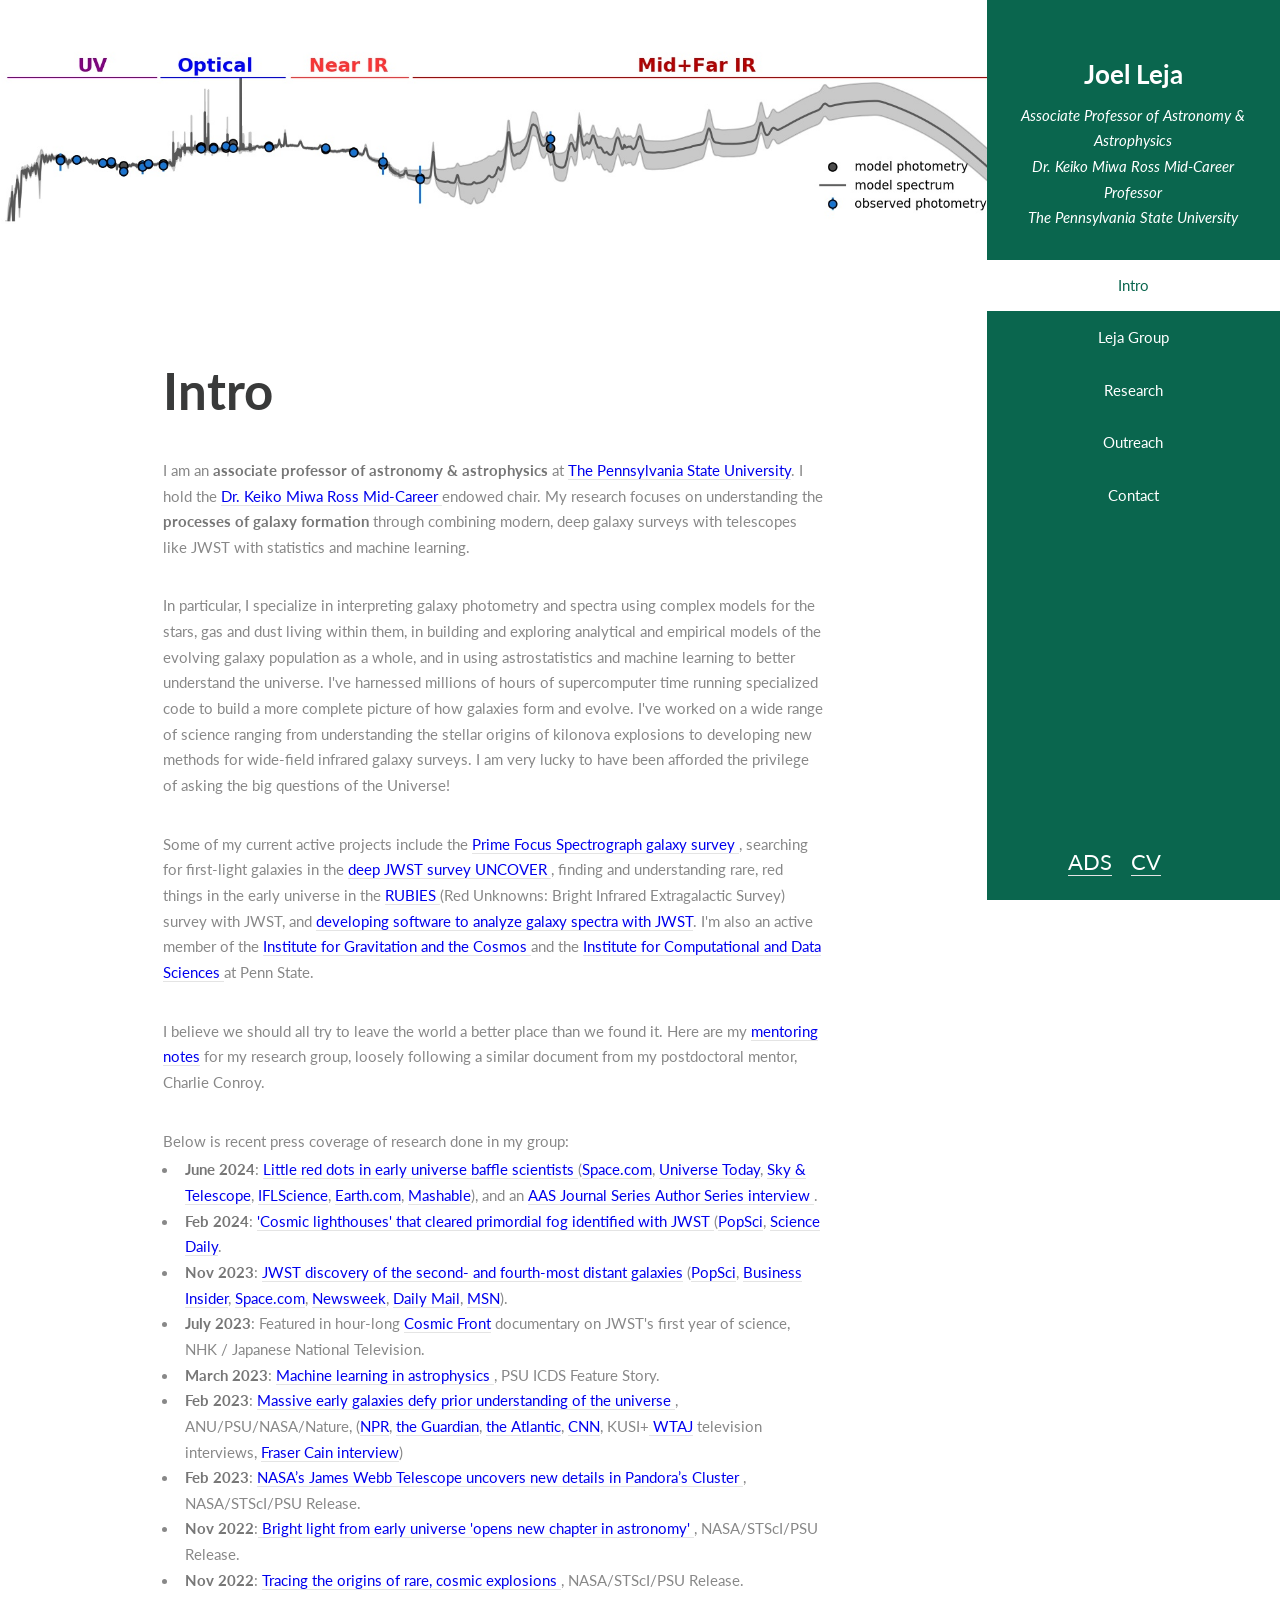
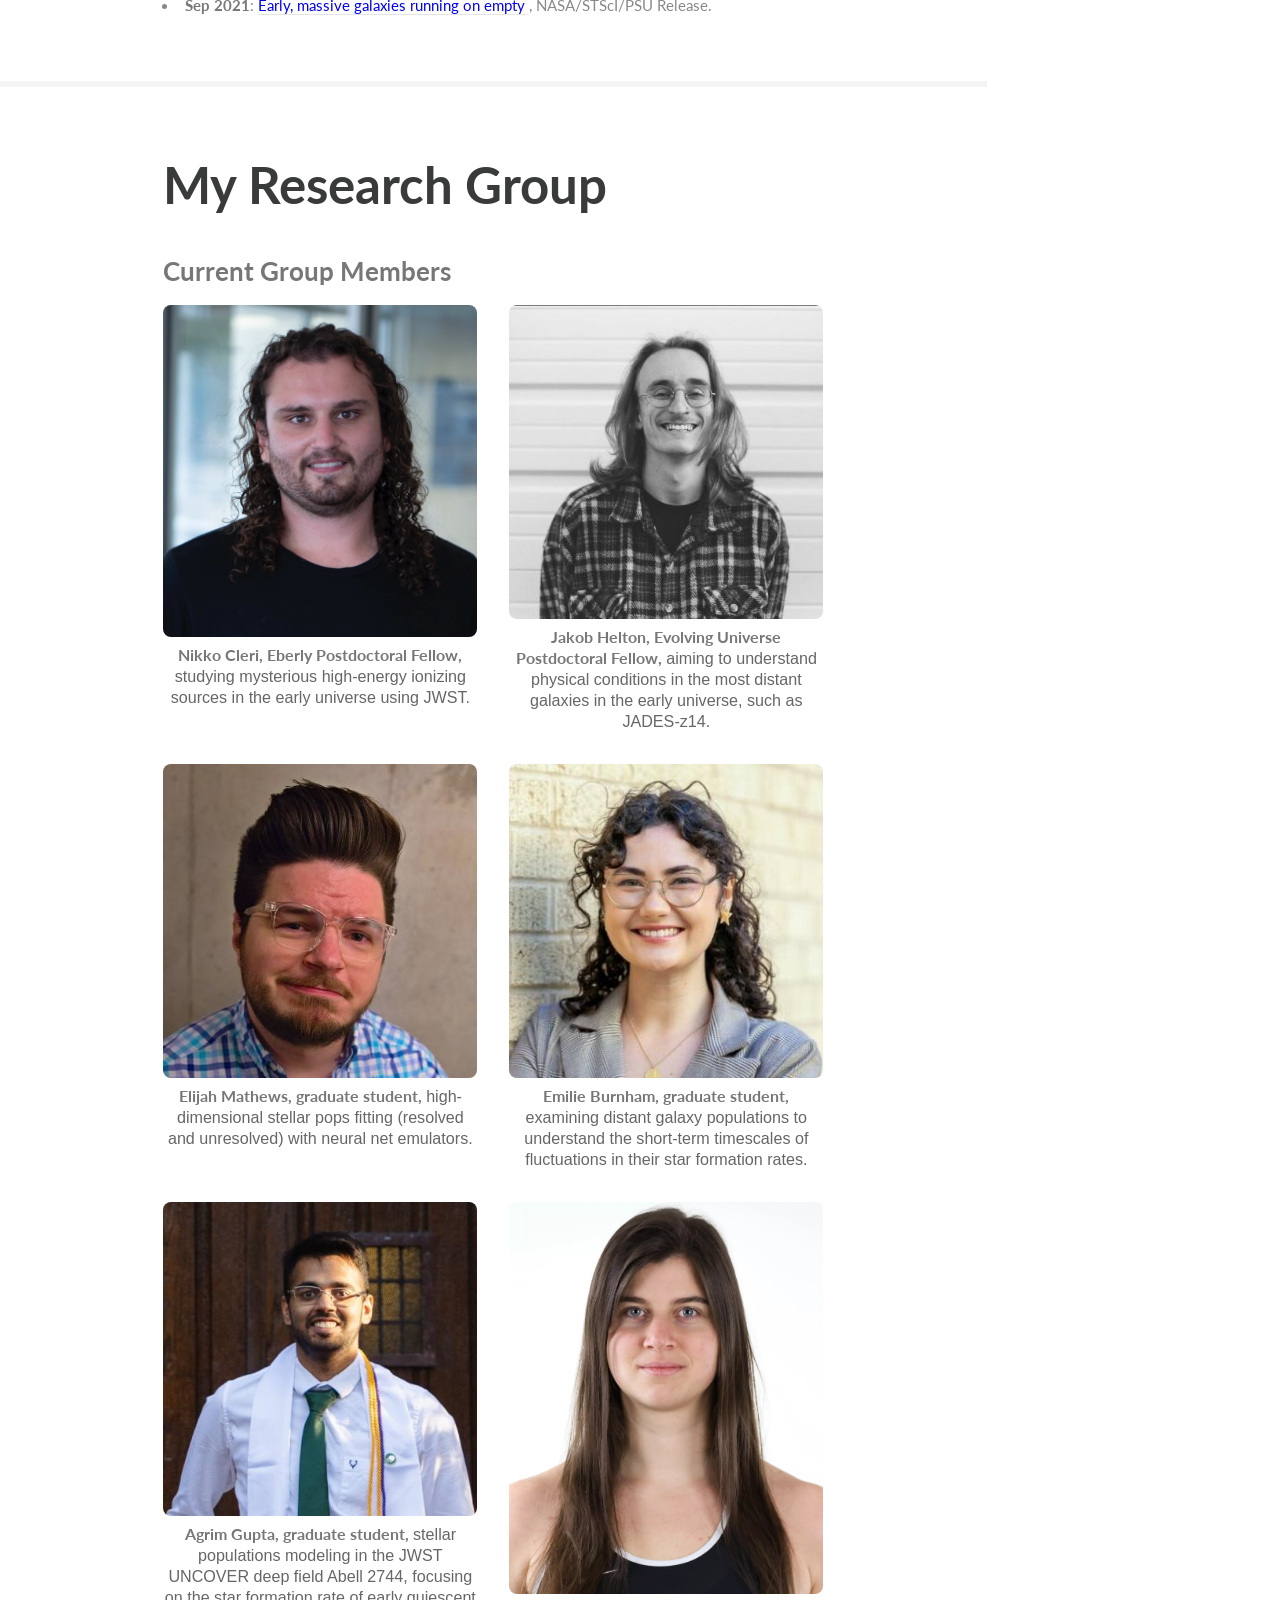
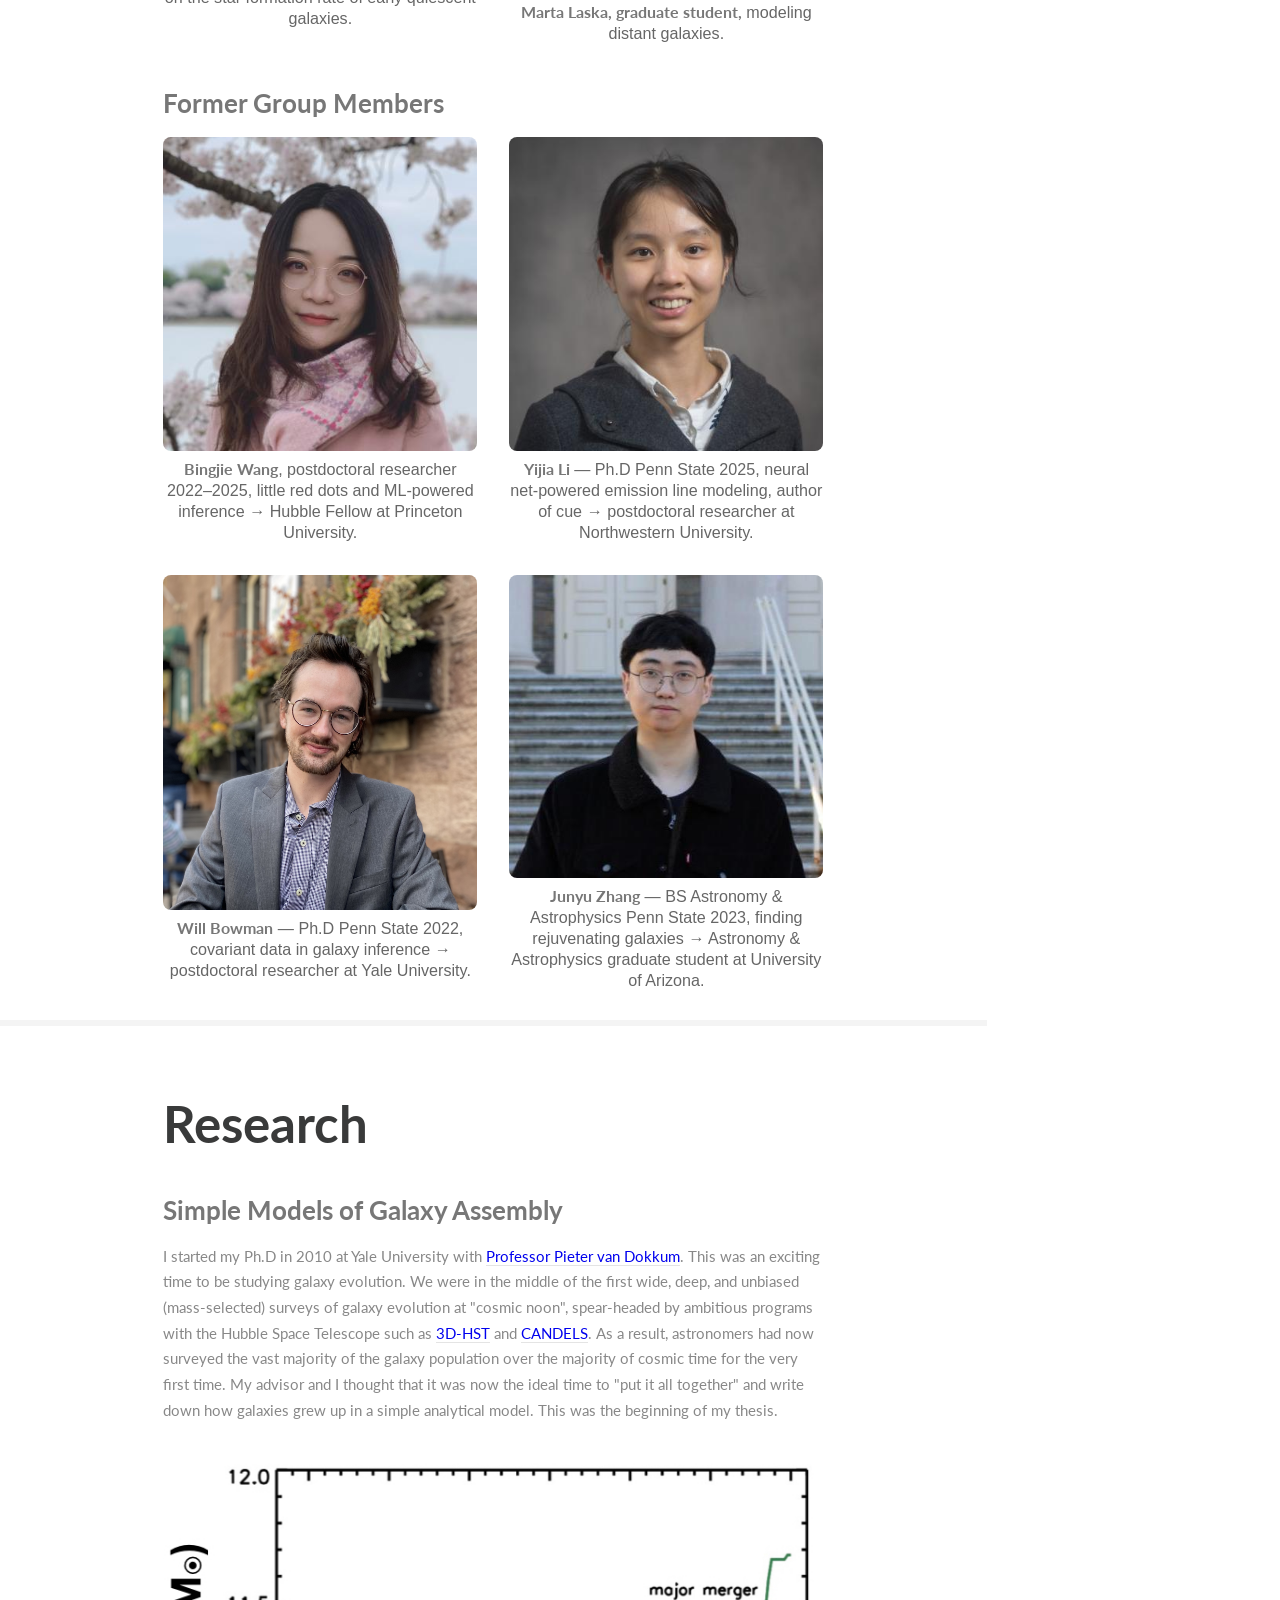
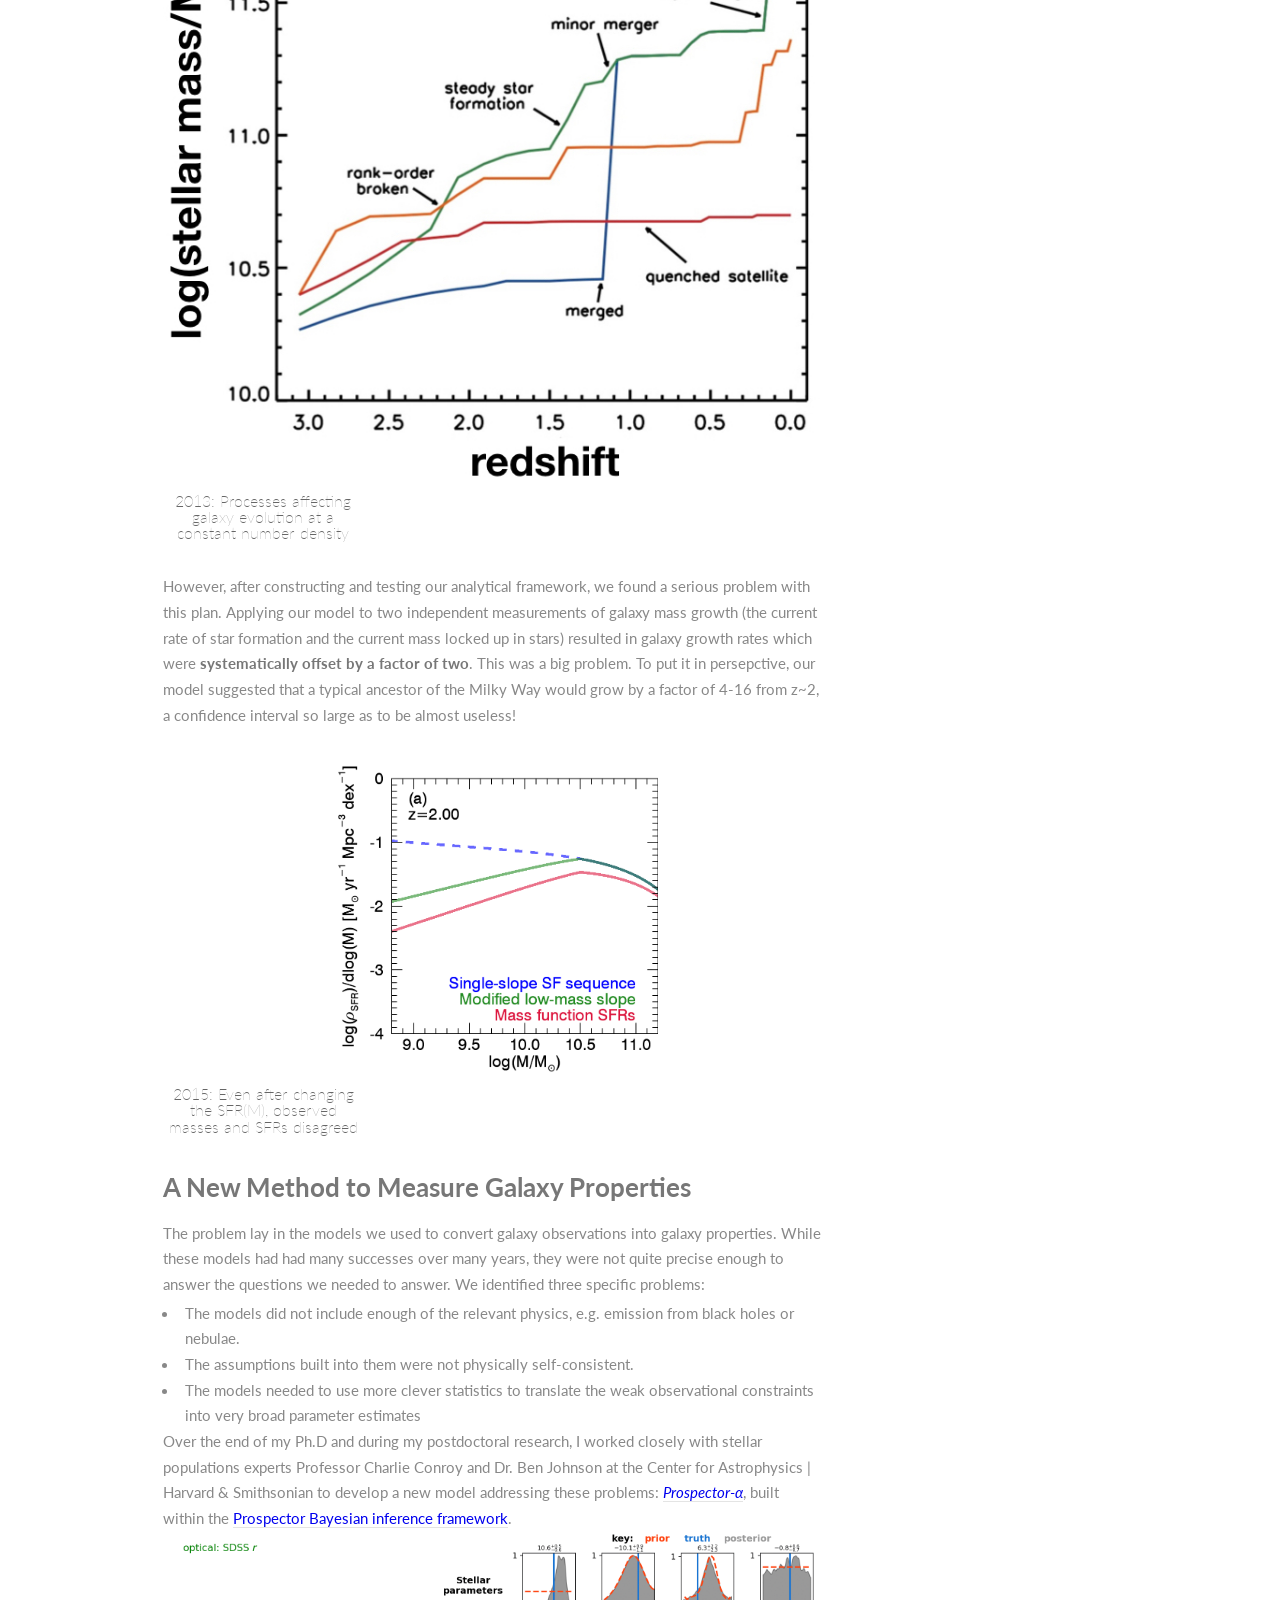
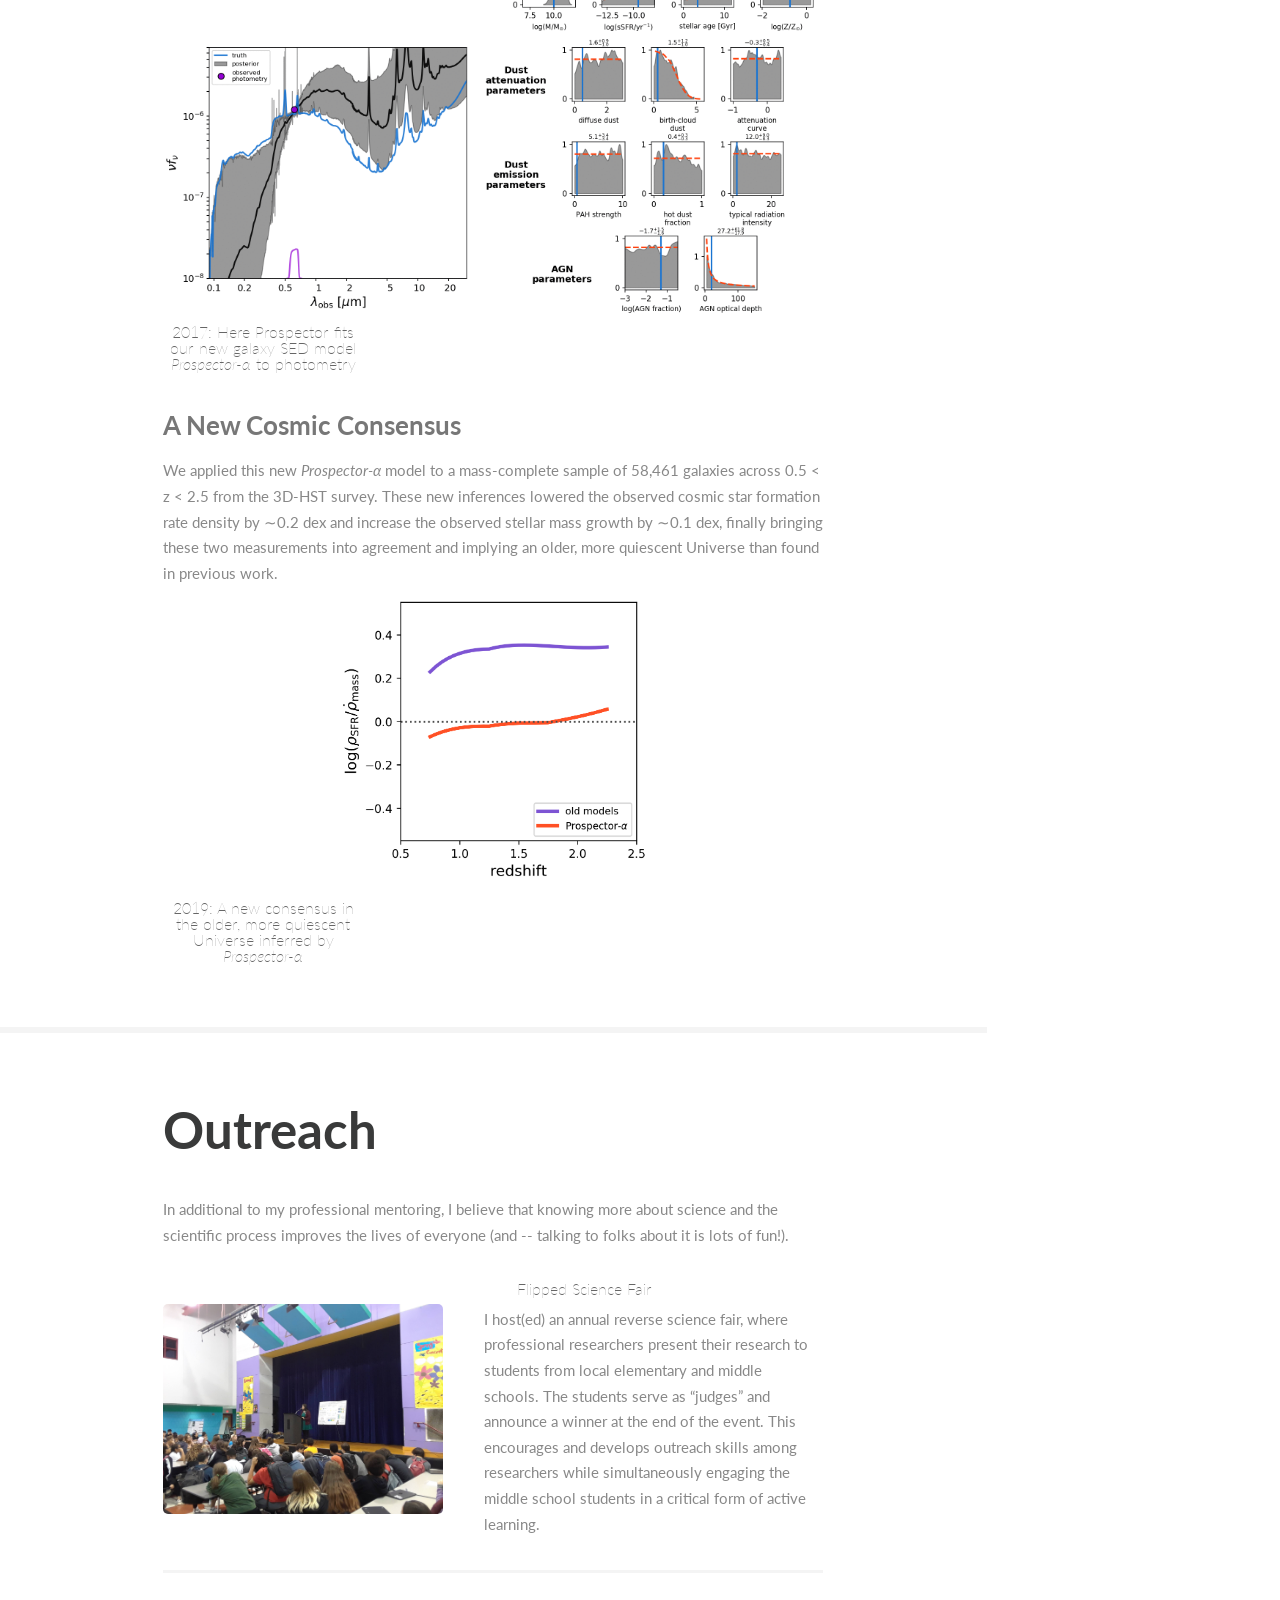
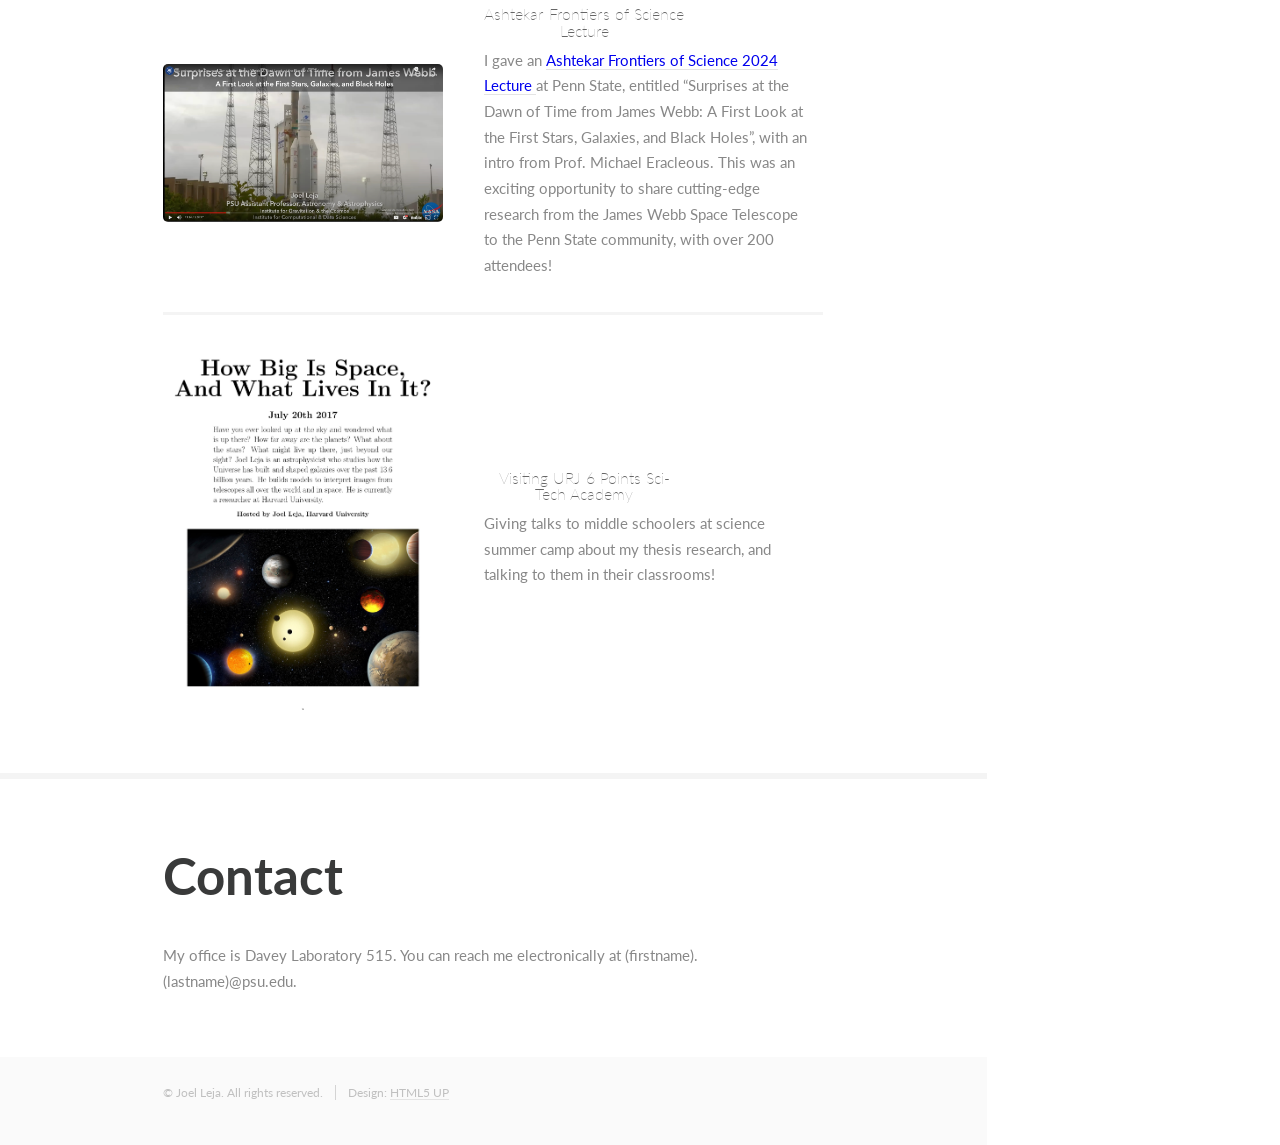
==== commit 7f629fe0: "Session 3: move all content into content/ as Markdown and YAML Six sections now build from data: Int" ====
--- a/index.html
+++ b/index.html
@@ -150,7 +150,7 @@
 						      <article class="person">
 						        <div class="image-wrap">
 						          <a href="https://jakobhelton.github.io/">
-						            <img src="images/jakob_helton.jpg" alt="Photo of Jakob Helton">
+						            <img src="images/jakob_helton.jpeg" alt="Photo of Jakob Helton">
 						          </a>
 						        </div>
 						        <h4><b>Jakob Helton, Evolving Universe Postdoctoral Fellow,</b> aiming to understand physical conditions in the most distant galaxies in the early universe, such as JADES-z14.</h4>
@@ -172,7 +172,7 @@
 
 						      <article class="person">
 						        <div class="image-wrap">
-						          <img src="images/agrim_gupta.jpeg" alt="Photo of Agrim Gupta">
+						          <img src="images/agrim_gupta.jpg" alt="Photo of Agrim Gupta">
 						        </div>
 						        <h4><b>Agrim Gupta, graduate student,</b> stellar populations modeling in the JWST UNCOVER deep field Abell 2744, focusing on the star formation rate of early quiescent galaxies.</h4>
 						      </article>
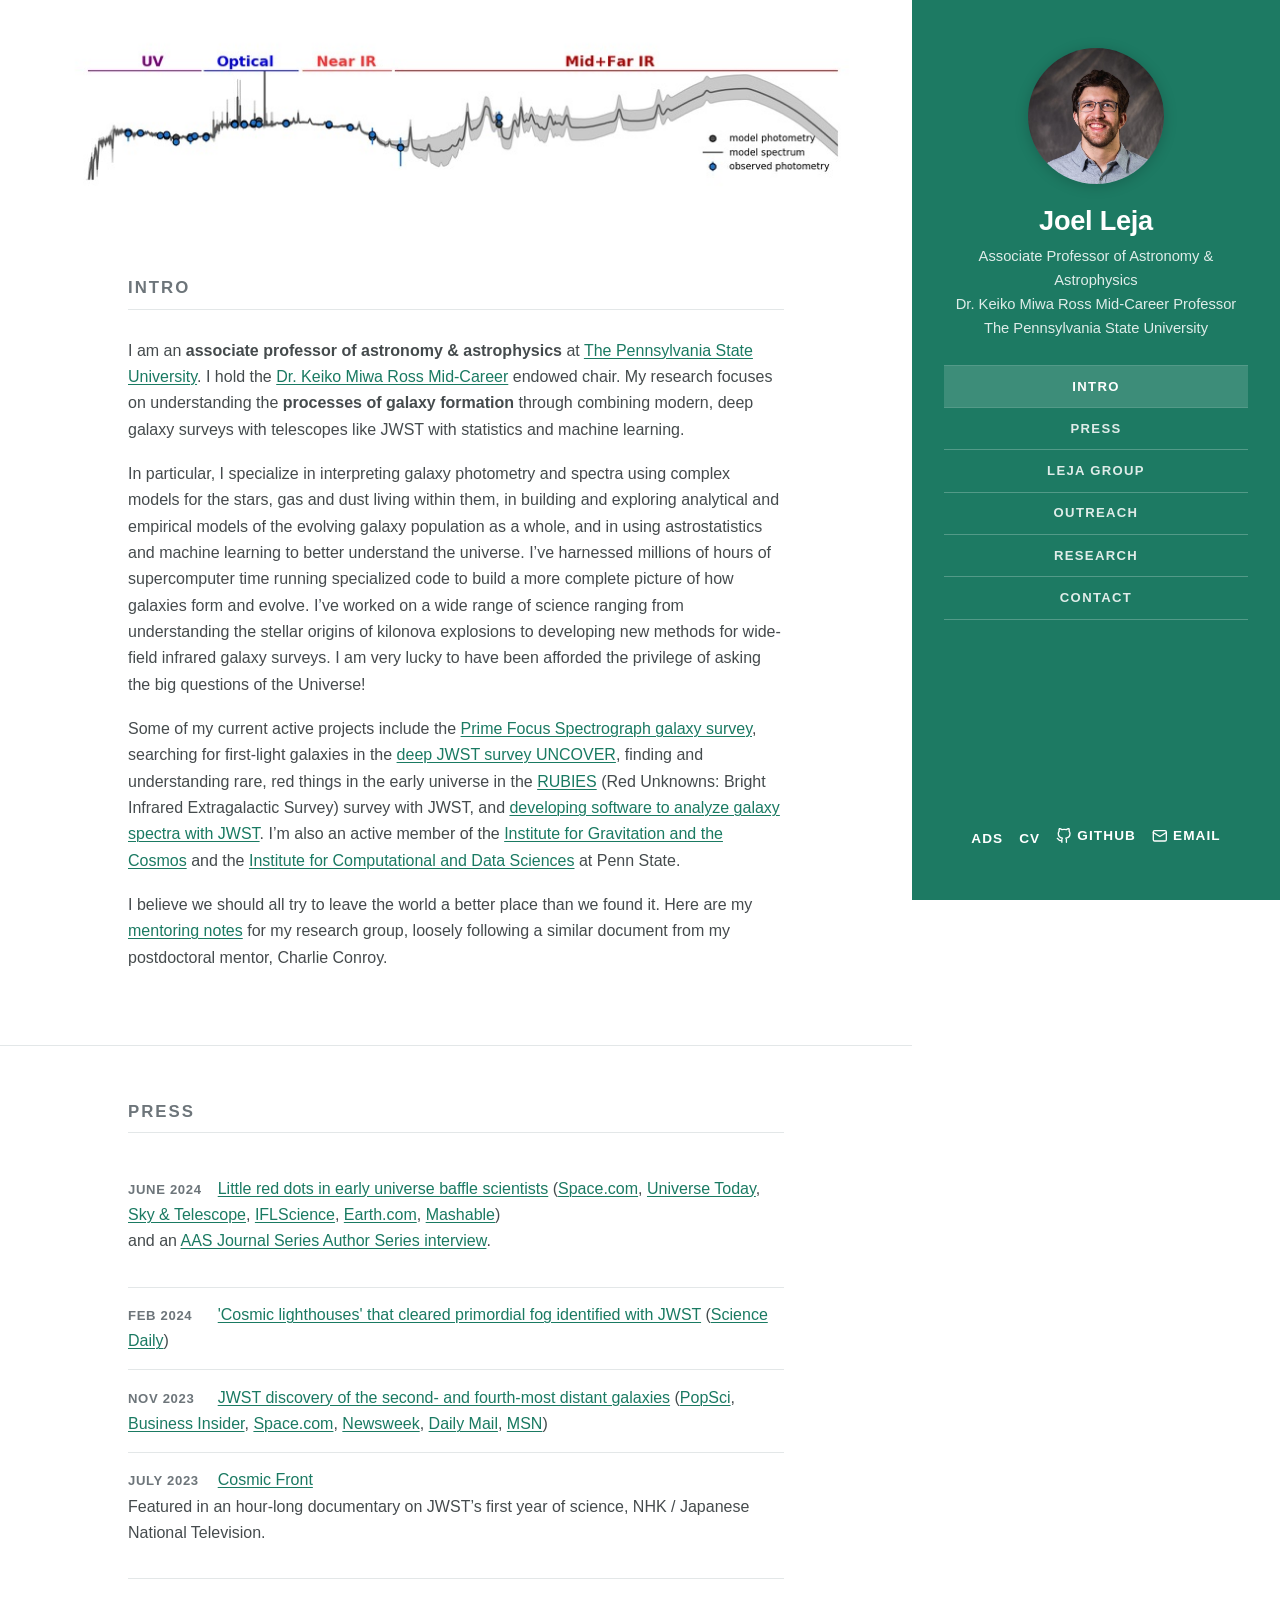
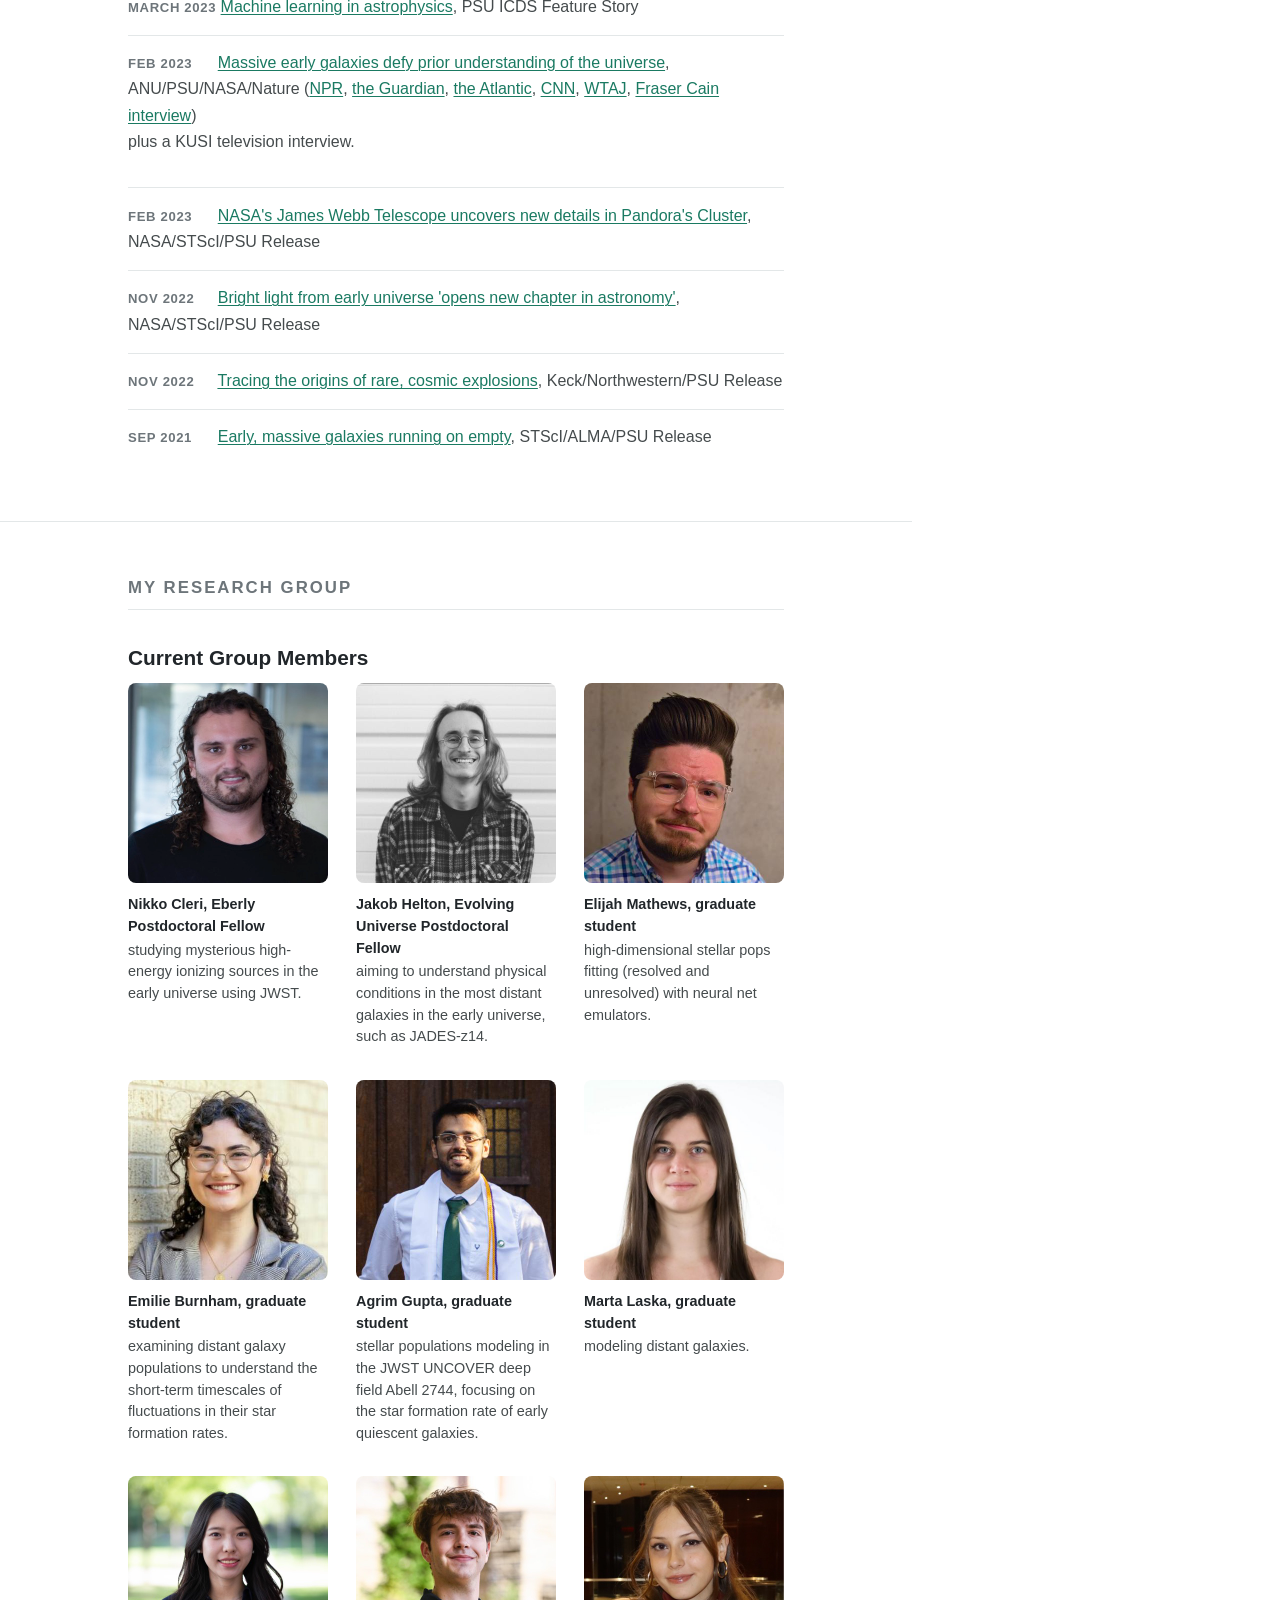
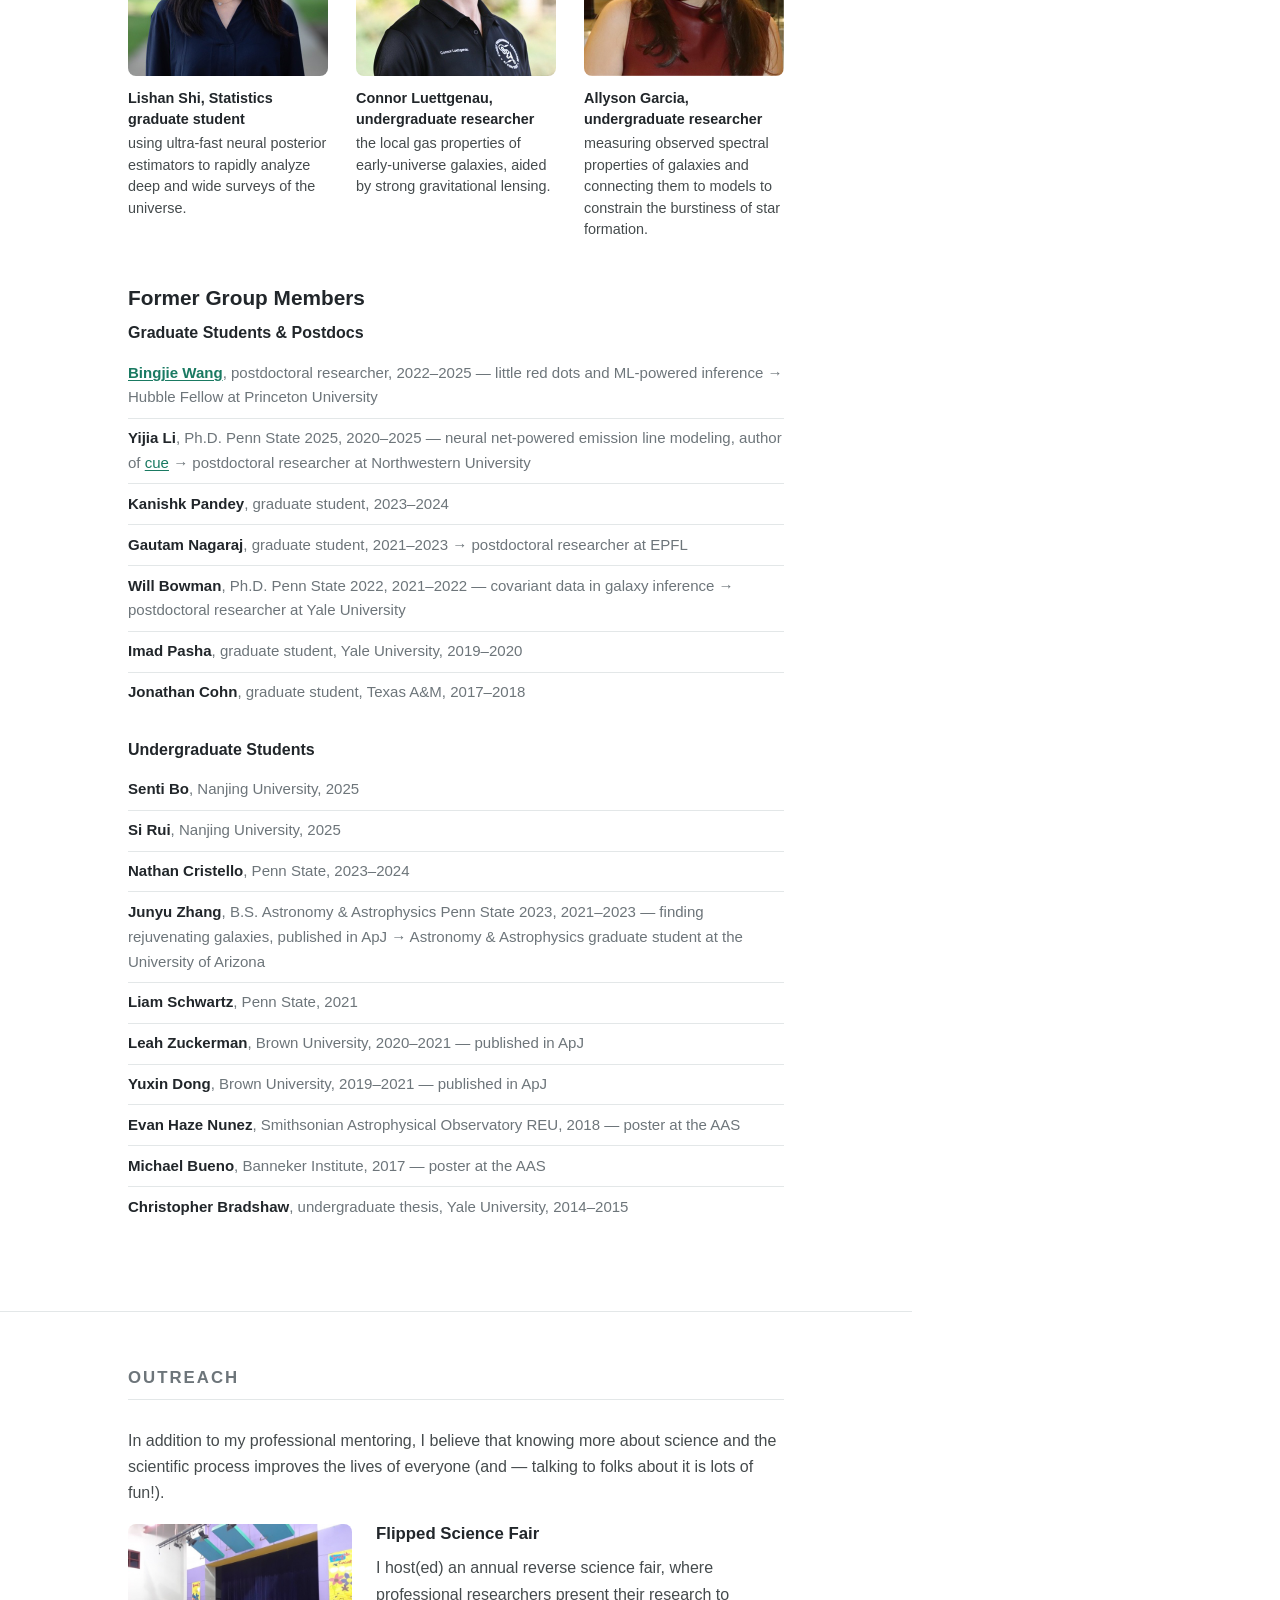
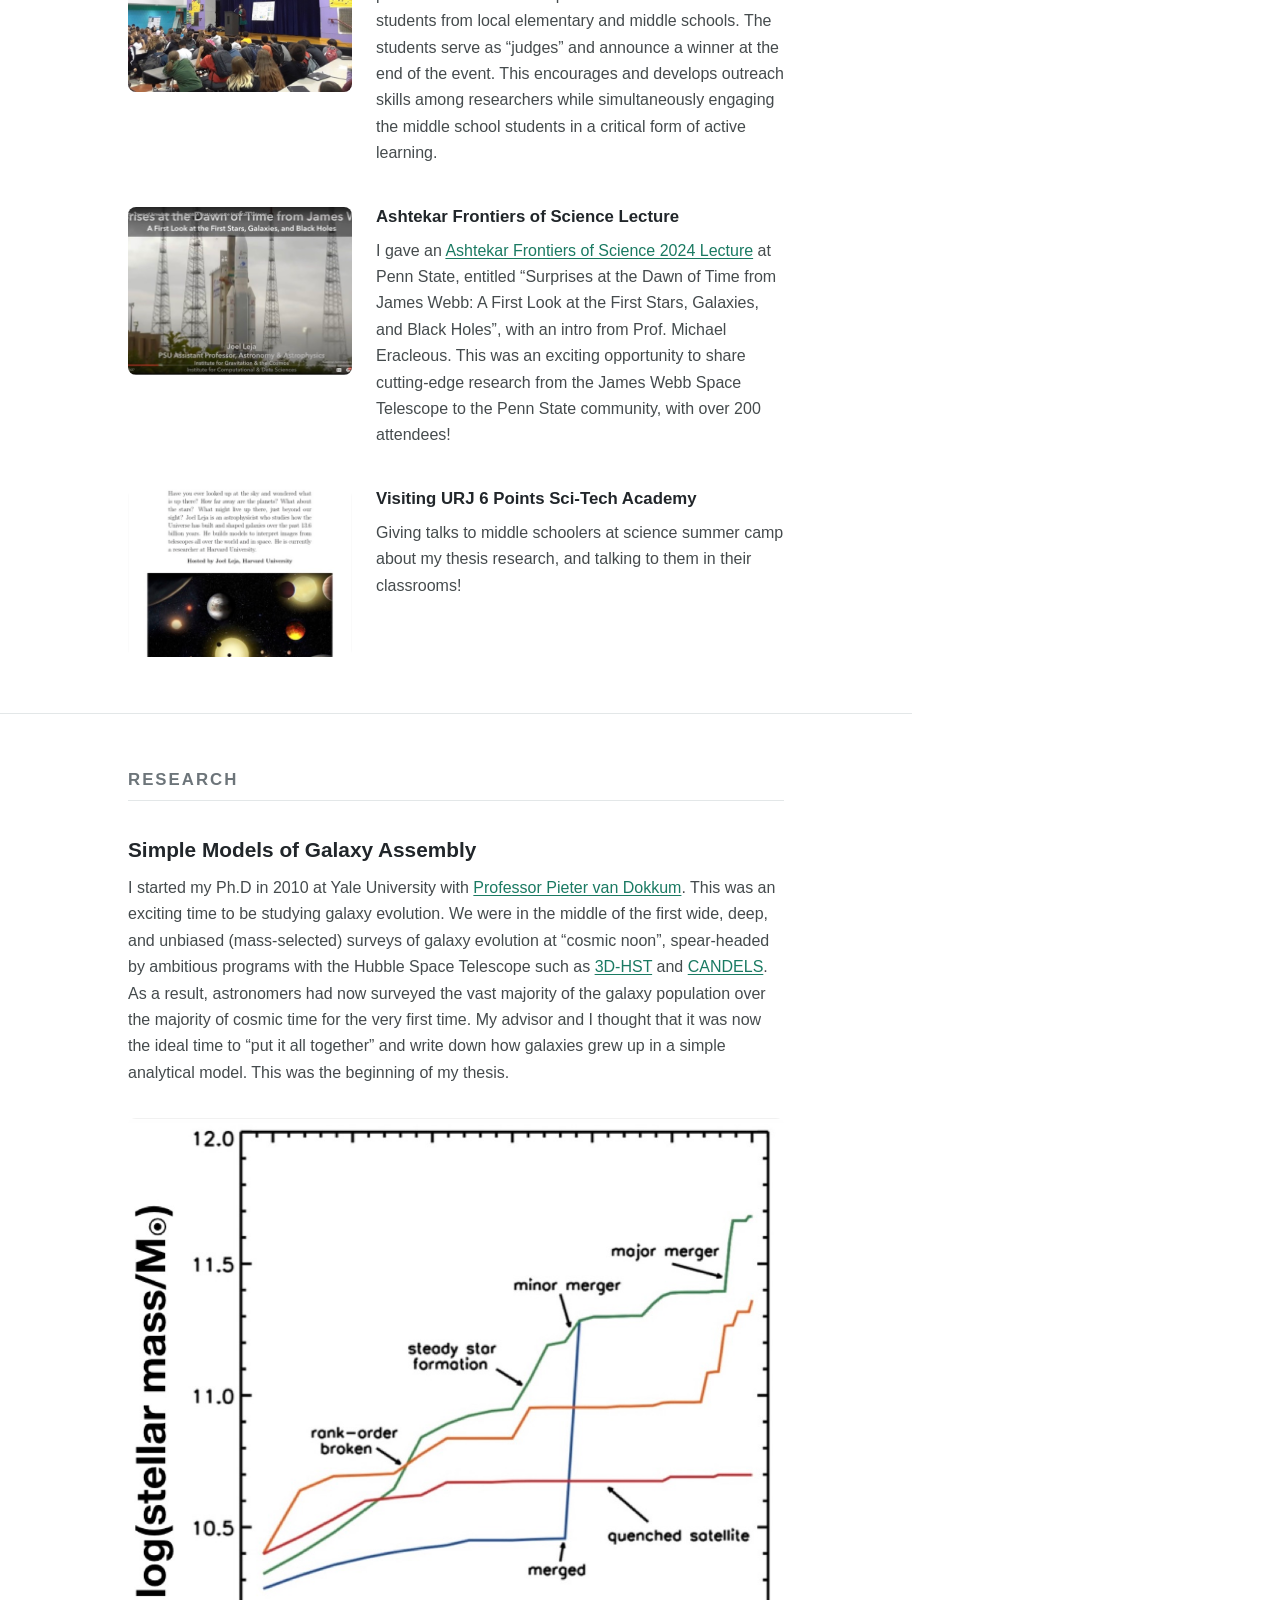
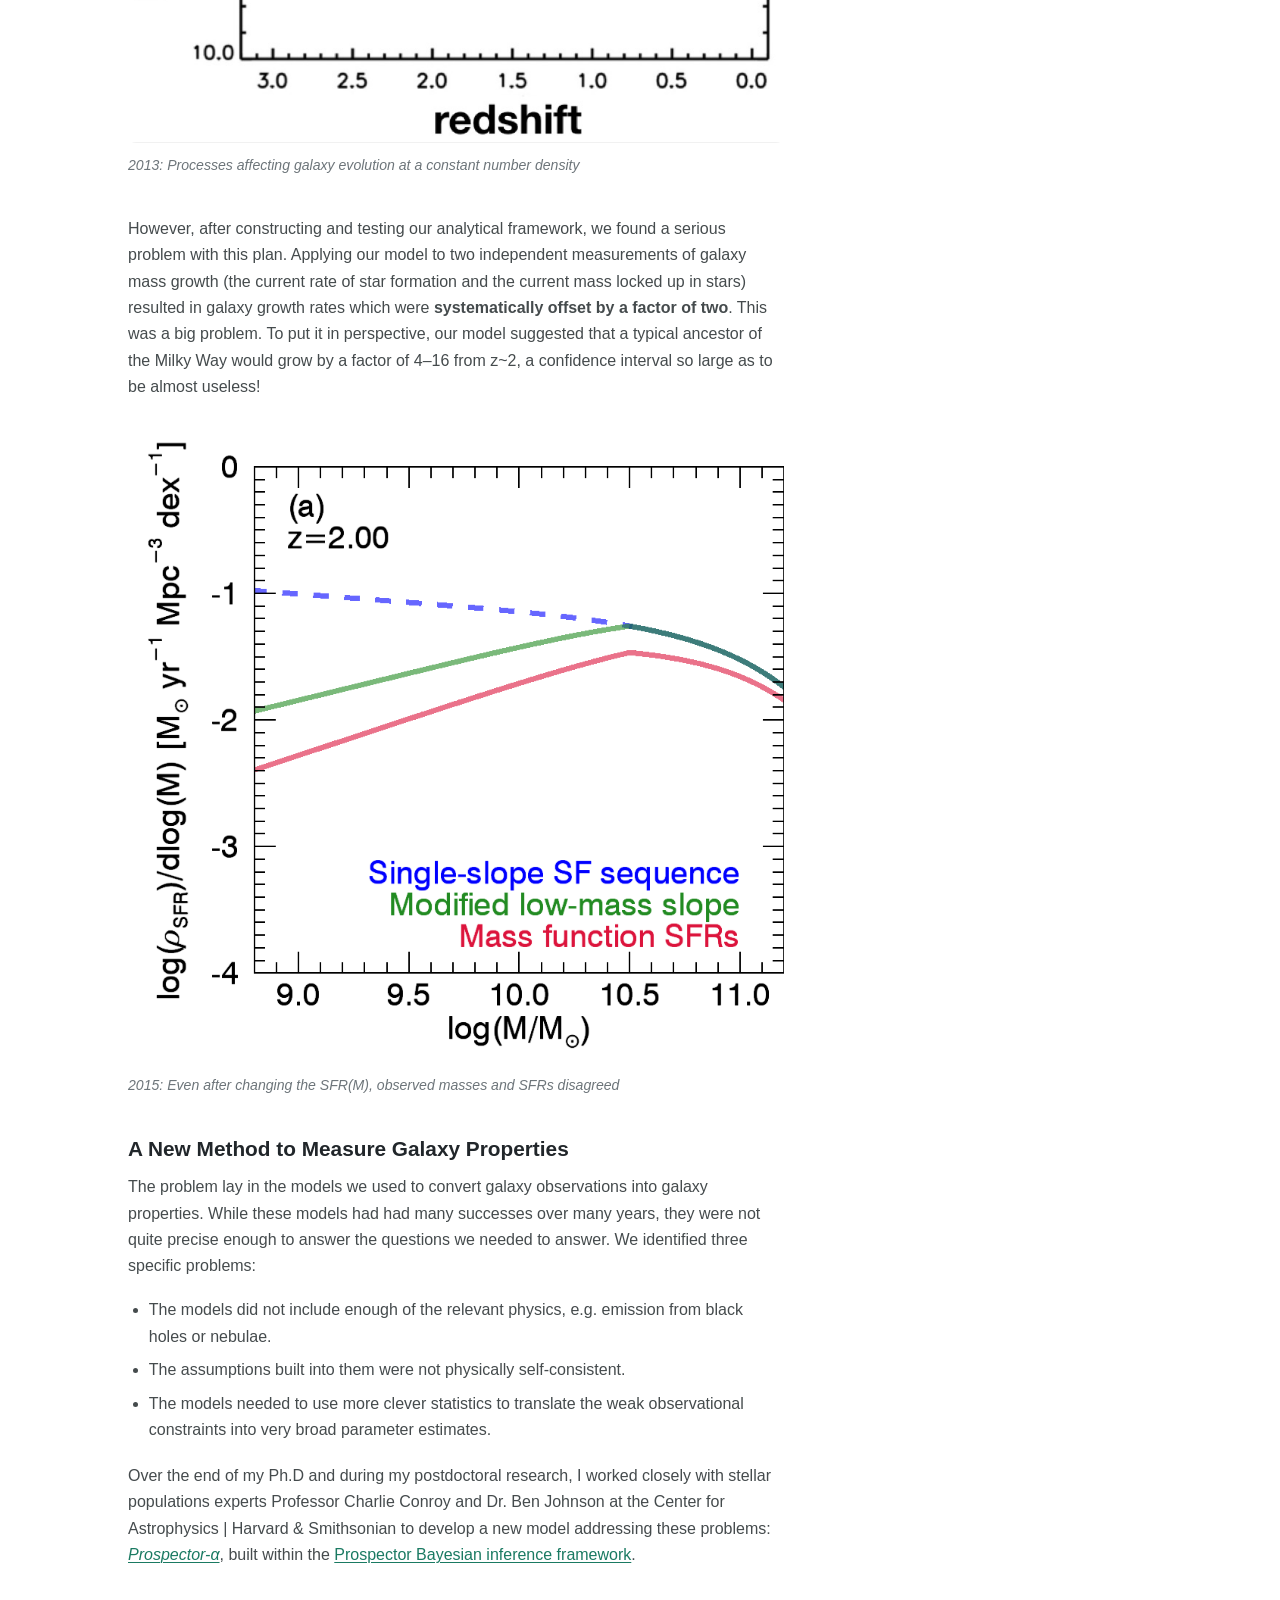
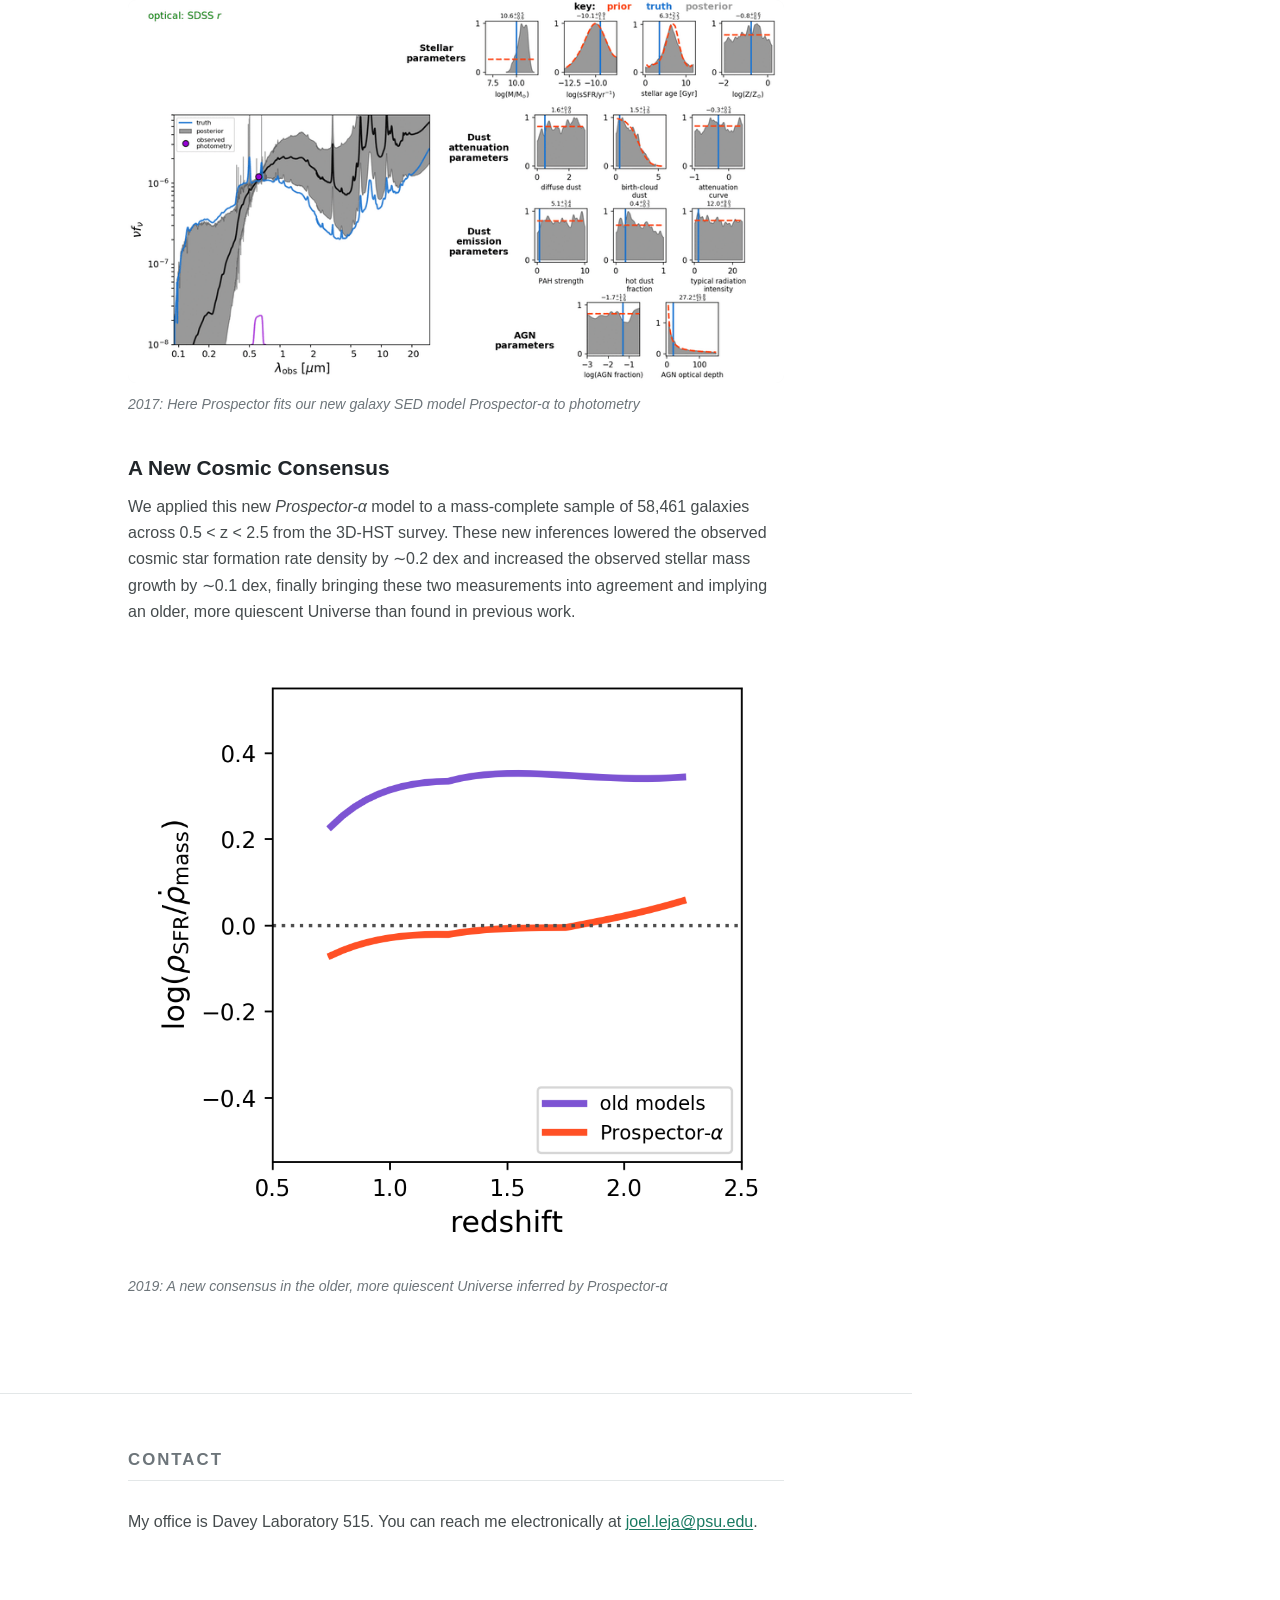
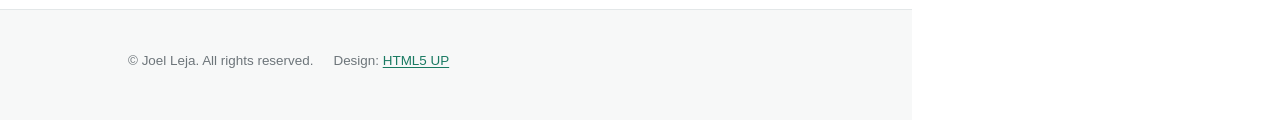
==== commit 2649e09f: "Session 7: go live with the generated site index.html is now produced by build.py, and build.py with" ====
--- a/index.html
+++ b/index.html
@@ -1,341 +1,348 @@
-<!DOCTYPE HTML>
-<!--
-	Read Only by HTML5 UP
-	html5up.net | @ajlkn
-	Free for personal and commercial use under the CCA 3.0 license (html5up.net/license)
--->
-<html>
-	<head>
-		<title>Joel Leja</title>
-		<meta charset="utf-8" />
-		<meta name="viewport" content="width=device-width, initial-scale=1, user-scalable=no" />
-		<link rel="stylesheet" href="assets/css/main.css" />
-	</head>
-	<body class="is-preload">
-
-		<!-- Header -->
-			<section id="header">
-				<header>
-					<span class="image avatar"><img src="images/avatar.jpg" alt="" /></span>
-					<h1 id="logo"><a href="#">Joel Leja</a></h1>
-					<p>Associate Professor of Astronomy & Astrophysics<br />
-					   Dr. Keiko Miwa Ross Mid-Career Professor<br />
-					The Pennsylvania State University  </p>
-				</header>
-				<nav id="nav">
-					<ul>
-						<li><a href="#one" class="active">Intro</a></li>
-						<li><a href="#two">Leja Group</a></li>
-						<li><a href="#three">Research</a></li>
-						<li><a href="#four">Outreach</a></li>
-						<li><a href="#five">Contact</a></li>
-					</ul>
-				</nav>
-				<footer>
-					<ul class="icons">
-						<li><a href="https://ui.adsabs.harvard.edu/#search/q=%20%20author%3A%22leja%2C%20joel%22&sort=date%20desc%2C%20bibcode%20desc&p_=0" style="font-size: 1.5em">ADS</a></li>
-						<li><a href="files/CV.pdf" style="font-size: 1.5em">CV</a></li>
-						<li><a href="https://github.com/jrleja/" class="icon fa-github"><span class="label">Github</span></a></li>
-						<li><a href="mailto:joel.leja@psu.edu" class="icon fa-envelope"><span class="label">Email</span></a></li>
-					</ul>
-				</footer>
-			</section>
-
-		<!-- Wrapper -->
-			<div id="wrapper">
-
-				<!-- Main -->
-					<div id="main">
-
-						<!-- One -->
-							<section id="one">
-								<div class="image main" data-position="center">
-									<img src="images/banner.jpg" alt="" />
-								</div>
-								<div class="container">
-									<header class="major">
-										<h2>Intro</h2>
-									</header>
-									<p>I am an <b>associate professor of astronomy & astrophysics</b> at <a href="https://science.psu.edu/astro"> The Pennsylvania State University</a>. I hold the <a href="https://www.psu.edu/news/development-and-alumni-relations/story/new-faculty-endowment-astronomy-and-astrophysics-created/">Dr. Keiko Miwa Ross Mid-Career </a> endowed chair. My research focuses on understanding the <b>processes of galaxy formation</b> through combining modern, deep galaxy surveys with telescopes like JWST with statistics and machine learning.</p> 
-
-									<p>In particular, I specialize in interpreting galaxy photometry and spectra using complex models for the stars, gas and dust living within them, in building and exploring analytical and empirical models of the evolving galaxy population as a whole, and in using astrostatistics and machine learning to better understand the universe. I've harnessed millions of hours of supercomputer time running specialized code to build a more complete picture of how galaxies form and evolve. I've worked on a wide range of science ranging from understanding the stellar origins of kilonova explosions to developing new methods for wide-field infrared galaxy surveys. I am very lucky to have been afforded the privilege of asking the big questions of the Universe!</p>
-
-									<p>Some of my current active projects include the <a href="https://pfs.ipmu.jp/"> Prime Focus Spectrograph galaxy survey </a>, searching for first-light galaxies in the <a href="https://www.stsci.edu/jwst/science-execution/program-information.html?id=2561"> deep JWST survey UNCOVER </a>, finding and understanding rare, red things in the early universe in the <a href="https://www.stsci.edu/jwst/science-execution/program-information?id=4233"> RUBIES </a> (Red Unknowns: Bright Infrared Extragalactic Survey) survey with JWST, and <a href="https://www.stsci.edu/jwst/science-execution/program-information.html?id=2354"> developing software to analyze galaxy spectra with JWST</a>. I'm also an active member of the <a href="https://igc.psu.edu/"> Institute for Gravitation and the Cosmos </a> and the <a href="https://www.icds.psu.edu/">Institute for Computational and Data Sciences </a> at Penn State.  </p>
-									
-									<p>I believe we should all try to leave the world a better place than we found it. Here are my <a href="https://github.com/jrleja/jrleja.github.io/blob/main/files/mentoring_leja_group.pdf"> mentoring notes</a> for my research group, loosely following a similar document from my postdoctoral mentor, Charlie Conroy. </p>
-									
-									<p> Below is recent press coverage of research done in my group:
-										<ul>
-											<li> <b>June 2024</b>: <a href=https://www.psu.edu/news/research/story/tiny-bright-objects-discovered-dawn-universe-baffle-scientists//>Little red dots in early universe baffle scientists </a> (<a href=https://www.space.com/forbidden-black-holes-jwst-tiny-red-dots/>Space.com</a>, <a href=https://www.universetoday.com/167618/galaxies-filled-with-old-stars-seen-shortly-after-the-big-bang/>Universe Today</a>, <a href=https://skyandtelescope.org/astronomy-news/trio-of-early-galaxies-test-our-ideas-of-cosmic-evolution/>Sky & Telescope</a>, <a href=https://www.iflscience.com/universe-breakers-unexplainable-bright-red-dots-found-in-the-early-universe-75211>IFLScience</a>, <a href=https://www.earth.com/news/mysterious-tiny-red-spots-discovered-in-space/>Earth.com</a>, <a href=https://mashable.com/article/james-webb-space-telescope-oldest-starlight-early-universe>Mashable</a>), and an <a href=https://www.youtube.com/watch?v=enxnHYnW8Uk&t=678s> AAS Journal Series Author Series interview </a>.
-
-											<li> <b>Feb 2024</b>: <a href=https://www.psu.edu/news/research/story/cosmic-lighthouses-cleared-primordial-fog-identified-jwst//>'Cosmic lighthouses' that cleared primordial fog identified with JWST </a> (<a href=https://www.popsci.com/science/jwst-spots-two-of-the-most-distant-galaxies-astronomers-have-ever-seen/>PopSci</a>, <a href=https://www.sciencedaily.com/releases/2024/02/240228132053.htm>Science Daily</a>.
-
-											<li> <b>Nov 2023</b>: <a href=https://www.psu.edu/news/eberly-college-science/story/second-most-distant-galaxy-discovered-using-james-webb-space-telescope//>JWST discovery of the second- and fourth-most distant galaxies</a> (<a href=https://www.popsci.com/science/jwst-spots-two-of-the-most-distant-galaxies-astronomers-have-ever-seen/>PopSci</a>, <a href=https://www.businessinsider.com/scientists-james-webb-telescope-megacluster-galaxies-magnifying-glass-discovery-2023-11>Business Insider</a>, <a href=https://www.space.com/james-webb-space-telescope-distant-galaxies>Space.com</a>, <a href=https://www.newsweek.com/giant-peanut-galaxy-discovered-33-billion-light-years-away-1843148/>Newsweek</a>, <a href=https://www.dailymail.co.uk/sciencetech/article-12743647/james-webb-space-telescope-nasa-distant-galaxy-images.html/>Daily Mail</a>, <a href=https://www.msn.com/en-in/news/techandscience/nasa-s-james-webb-space-telescope-snaps-one-of-the-most-distant-galaxies-ever-it-is-330-mn-years-old/ar-AA1jUggi?ocid=socialshare/>MSN</a>).
-
-											<li> <b>July 2023</b>: Featured in hour-long <a href=https://www.imdb.com/title/tt3898510/>Cosmic Front</a> documentary on JWST's first year of science, NHK / Japanese National Television.
-
-											<li> <b>March 2023</b>: <a href=https://science.psu.edu/news/machine-learning-takes-starring-role-in-exploring-universe> Machine learning in astrophysics </a>, PSU ICDS Feature Story.
-
-											<li> <b>Feb 2023</b>: <a href=https://www.psu.edu/news/research/story/discovery-massive-early-galaxies-defies-prior-understanding-universe/> Massive early galaxies defy prior understanding of the universe </a>, ANU/PSU/NASA/Nature, (<a href=https://www.npr.org/2023/02/22/1158793897/webb-telescope-huge-early-galaxies-big-bang>NPR</a>, <a href=https://www.theguardian.com/science/2023/feb/22/universe-breakers-james-webb-telescope-detects-six-ancient-galaxies>the Guardian</a>, <a href=https://www.theatlantic.com/science/archive/2023/03/webb-space-telescope-discovers-galaxies-astronomy/673274/>the Atlantic</a>, <a href=https://www.cnn.com/2023/02/22/world/webb-telescope-massive-early-galaxies-scn/>CNN</a>, KUSI+<a href=https://www.wtaj.com/news/local-news/psu-professor-this-discovery-changes-how-the-universe-is-viewed/> WTAJ</a> television interviews, <a href=https://www.youtube.com/watch?v=xPK9kF2tqfk&ab_channel=FraserCain>Fraser Cain interview</a>)
-
-											<li> <b>Feb 2023</b>: <a href=https://www.psu.edu/news/eberly-college-science/story/nasas-james-webb-telescope-uncovers-new-details-pandoras-cluster/> NASA’s James Webb Telescope uncovers new details in Pandora’s Cluster </a>, NASA/STScI/PSU Release.
-
-											<li> <b>Nov 2022</b>:<a href=https://www.psu.edu/news/research/story/bright-light-early-universe-opens-new-chapter-astronomy/> Bright light from early universe 'opens new chapter in astronomy' </a>, NASA/STScI/PSU Release.
-
-											<li> <b>Nov 2022</b>: <a href=https://science.psu.edu/news/Leja11-2022/> Tracing the origins of rare, cosmic explosions </a>, NASA/STScI/PSU Release.
-
-											<li> <b>Sep 2021</b>: <a href=https://science.psu.edu/news/Leja9-2021/> Early, massive galaxies running on empty </a>, NASA/STScI/PSU Release.
-
-
-										</ul>
-									</p>
-
-								</div>
-							</section>
-
-						<!-- Two -->
-						<section id="two">
-						  <div class="container">
-						    <style>
-						      /* Local styles for the people grids (scoped to this section) */
-						      #two .people-grid {
-						        display: grid;
-						        grid-template-columns: repeat(2, minmax(0, 1fr));
-						        gap: 2rem 2rem; /* row gap, column gap */
-						        align-items: start;
-						      }
-						      #two .person {
-						        display: flex;
-						        flex-direction: column;
-						        gap: 0.5rem;
-						      }
-						      #two .person .image-wrap {
-						        width: 100%;
-						        overflow: hidden;
-						        border-radius: 0.5rem;
-						      }
-						      #two .person img {
-						        display: block;
-						        width: 100%;
-						        height: auto;
-						      }
-								#two .person h4 {
-								  margin: 0;
-								  font-weight: 500;
-								  line-height: 1.3;
-								  text-align: center;
-								  width: 100%;
-								}
-						      /* Optional: stack to one column on very small screens */
-						      @media (max-width: 520px) {
-						        #two .people-grid { grid-template-columns: 1fr; }
-						      }
-						    </style>
-
-						    <header class="major">
-						      <h2>My Research Group</h2>
-						    </header>
-
-						    <h3>Current Group Members</h3>
-						    <div class="people-grid">
-						      <article class="person">
-						        <div class="image-wrap">
-						          <a href="https://njcleri.github.io/">
-						            <img src="images/nikko_cleri.png" alt="Photo of Nikko Cleri">
-						          </a>
-						        </div>
-						        <h4><b>Nikko Cleri, Eberly Postdoctoral Fellow,</b> studying mysterious high-energy ionizing sources in the early universe using JWST.</h4>
-						      </article>
-
-						      <article class="person">
-						        <div class="image-wrap">
-						          <a href="https://jakobhelton.github.io/">
-						            <img src="images/jakob_helton.jpeg" alt="Photo of Jakob Helton">
-						          </a>
-						        </div>
-						        <h4><b>Jakob Helton, Evolving Universe Postdoctoral Fellow,</b> aiming to understand physical conditions in the most distant galaxies in the early universe, such as JADES-z14.</h4>
-						      </article>
-
-						      <article class="person">
-						        <div class="image-wrap">
-						          <img src="images/elijah_mathews.jpeg" alt="Photo of Elijah Mathews">
-						        </div>
-						        <h4><b>Elijah Mathews, graduate student,</b> high-dimensional stellar pops fitting (resolved and unresolved) with neural net emulators.</h4>
-						      </article>
-
-						      <article class="person">
-						        <div class="image-wrap">
-						          <img src="images/emilie_burnham_faith.jpeg" alt="Photo of Emilie Burnham">
-						        </div>
-						        <h4><b>Emilie Burnham, graduate student,</b> examining distant galaxy populations to understand the short-term timescales of fluctuations in their star formation rates.</h4>
-						      </article>
-
-						      <article class="person">
-						        <div class="image-wrap">
-						          <img src="images/agrim_gupta.jpg" alt="Photo of Agrim Gupta">
-						        </div>
-						        <h4><b>Agrim Gupta, graduate student,</b> stellar populations modeling in the JWST UNCOVER deep field Abell 2744, focusing on the star formation rate of early quiescent galaxies.</h4>
-						      </article>
-
-						      <article class="person">
-						        <div class="image-wrap">
-						          <img src="images/marta_laska.jpeg" alt="Photo of Marta Laska">
-						        </div>
-						        <h4><b>Marta Laska, graduate student,</b> modeling distant galaxies.</h4>
-						      </article>
-						    </div>
-
-						    <h3 style="margin-top: 2.5rem;">Former Group Members</h3>
-						    <div class="people-grid">
-						      <article class="person">
-						        <div class="image-wrap">
-						          <a href="https://wangbingjie.github.io/">
-						            <img src="images/bingjie_wang.jpeg" alt="Photo of Bingjie Wang">
-						          </a>
-						        </div>
-						        <h4><b>Bingjie Wang</b>, postdoctoral researcher 2022–2025, little red dots and ML-powered inference → Hubble Fellow at Princeton University.</h4>
-						      </article>
-
-						      <article class="person">
-						        <div class="image-wrap">
-						          <img src="images/yijia_li.jpeg" alt="Photo of Yijia Li">
-						        </div>
-						        <h4><b>Yijia Li</b> &mdash; Ph.D Penn State 2025, neural net-powered emission line modeling, author of <a href="https://github.com/yi-jia-li/cue/">cue</a> &rarr; postdoctoral researcher at Northwestern University.</h4>
-						      </article>
-
-						      <article class="person">
-						        <div class="image-wrap">
-						          <img src="images/william_bowman.jpeg" alt="Photo of Will Bowman">
-						        </div>
-						        <h4><b>Will Bowman</b> — Ph.D Penn State 2022, covariant data in galaxy inference → postdoctoral researcher at Yale University.</h4>
-						      </article>
-
-						      <article class="person">
-						        <div class="image-wrap">
-						          <img src="images/Junyu Zhang.jpeg" alt="Photo of Junyu Zhang">
-						        </div>
-						        <h4><b>Junyu Zhang</b> — BS Astronomy &amp; Astrophysics Penn State 2023, finding rejuvenating galaxies → Astronomy &amp; Astrophysics graduate student at University of Arizona.</h4>
-						      </article>
-						    </div>
-						  </div>
-						</section>
-
-
-						<!-- Three -->
-							<section id="three">
-								<div class="container">
-									<header class="major">
-										<h2>Research</h2>
-									</header>
-										<h3> Simple Models of Galaxy Assembly </h3>
-										<p>I started my Ph.D in 2010 at Yale University with <a href="https://www.pietervandokkum.com/">Professor Pieter van Dokkum</a>. This was an exciting time to be studying galaxy evolution. We were in the middle of the first wide, deep, and unbiased (mass-selected) surveys of galaxy evolution at "cosmic noon", spear-headed by ambitious programs with the Hubble Space Telescope such as <a href="https://3dhst.research.yale.edu/">3D-HST</a> and <a href="http://candels.ucolick.org">CANDELS</a>. As a result, astronomers had now surveyed the vast majority of the galaxy population over the majority of cosmic time for the very first time. My advisor and I thought that it was now the ideal time to "put it all together" and write down how galaxies grew up in a simple analytical model. This was the beginning of my thesis.</p>
-										<article>					
-											<a href="https://ui.adsabs.harvard.edu/#abs/2013ApJ...766...33L/abstract" class="image"><img src="images/galaxy_trajectories.jpg" alt="" class="center" style="width:100%"/></a>
-											<div class="inner">
-												<h4>2013: Processes affecting galaxy evolution at a constant number density</h4>
-												<p></p>
-											</div>
-										</article>
-										<p> However, after constructing and testing our analytical framework, we found a serious problem with this plan. Applying our model to two independent measurements of galaxy mass growth (the current rate of star formation and the current mass locked up in stars) resulted in galaxy growth rates which were <b>systematically offset by a factor of two</b>. This was a big problem. To put it in persepctive, our model suggested that a typical ancestor of the Milky Way would grow by a factor of 4-16 from z~2, a confidence interval so large as to be almost useless!</p>
-										<article>					
-											<a href="https://ui.adsabs.harvard.edu/#abs/2015ApJ...798..115L/abstract" class="image"><img src="images/sfrd.png" alt="" class="center" /></a>
-											<div class="inner">
-												<h4>2015: Even after changing the SFR(M), observed masses and SFRs disagreed</h4>
-												<p></p>
-											</div>
-										</article>
-										<h3> A New Method to Measure Galaxy Properties </h3>
-										<p> The problem lay in the models we used to convert galaxy observations into galaxy properties. While these models had had many successes over many years, they were not quite precise enough to answer the questions we needed to answer. We identified three specific problems:
-												<ul>
-													<li>The models did not include enough of the relevant physics, e.g. emission from black holes or nebulae.</li>
-													<li>The assumptions built into them were not physically self-consistent.</li>
-													<li>The models needed to use more clever statistics to translate the weak observational constraints into very broad parameter estimates</li>
-												</ul>
-										Over the end of my Ph.D and during my postdoctoral research, I worked closely with stellar populations experts Professor Charlie Conroy and Dr. Ben Johnson at the Center for Astrophysics | Harvard & Smithsonian to develop a new model addressing these problems: <a href="https://github.com/jrleja/prospector_alpha"><i>Prospector-&alpha;</i></a>, built within the <a href="https://github.com/bd-j/prospector">Prospector Bayesian inference framework</a>. 
-										<article>					
-											<a href="https://ui.adsabs.harvard.edu/#abs/2017ApJ...837..170L/abstract" class="image"><img src="images/animation.gif" alt="" class="bigcenter" /></a>
-											<div class="inner">
-												<h4>2017: Here Prospector fits our new galaxy SED model <i>Prospector-&alpha;</i> to photometry</h4>
-												<p></p>
-											</div>
-										</article>
-										<h3> A New Cosmic Consensus </h3>
-										We applied this new <i>Prospector-&alpha;</i> model to a mass-complete sample of 58,461 galaxies across 0.5 &lt; z &lt; 2.5 from the 3D-HST survey. These new inferences lowered the observed cosmic star formation rate density by ∼0.2 dex and increase the observed stellar mass growth by ∼0.1 dex, finally bringing these two measurements into agreement and implying an older, more quiescent Universe than found in previous work. 
-										<article>					
-											<a href="https://ui.adsabs.harvard.edu/#abs/2018arXiv181205608L/abstract" class="image"><img src="images/delta_sfrd.png" alt="" class="center" /></a>
-											<div class="inner">
-												<h4>2019: A new consensus in the older, more quiescent Universe inferred by <i>Prospector-&alpha;</i> </h4>
-												<p></p>
-											</div>
-										</article>
-								</div>
-							</section>
-
-						<!-- Four -->
-							<section id="four">
-								<div class="container">
-									<header class="major">
-										<h2>Outreach</h2>
-									</header>
-									<p>In additional to my professional mentoring, I believe that knowing more about science and the scientific process improves the lives of everyone (and -- talking to folks about it is lots of fun!).</p>
-									<div class="features">
-										<article>
-											<a href="#" class="image"><img src="images/fsf.jpg" alt="" /></a>
-											<div class="inner">
-												<h4>Flipped Science Fair</h4>
-												<p>I host(ed) an annual reverse science fair, where professional researchers present their research to students from local elementary and middle schools. The students serve as “judges” and announce a winner at the end of the event. This encourages and develops outreach skills among researchers while simultaneously engaging the middle school students in a critical form of active learning.</p>
-											</div>
-										</article>
-										<article>
-											<a href="#" class="image"><img src="images/ashtekar.png" alt="" /></a>
-											<div class="inner">
-												<h4>Ashtekar Frontiers of Science Lecture</h4>
-												<p>I gave an <a href="https://science.psu.edu/frontiers/joel-leja-michael-eracleous"> Ashtekar Frontiers of Science 2024 Lecture </a> at Penn State, entitled “Surprises at the Dawn of Time from James Webb: A First Look at the First Stars, Galaxies, and Black Holes”, with an intro from Prof. Michael Eracleous. This was an exciting opportunity to share cutting-edge research from the James Webb Space Telescope to the Penn State community, with over 200 attendees!</p>
-											</div>
-										</article>
-										<article>
-											<a href="#" class="image"><img src="images/6points.jpg" alt="" /></a>
-											<div class="inner">
-												<h4>Visiting URJ 6 Points Sci-Tech Academy</h4>
-												<p>Giving talks to middle schoolers at science summer camp about my thesis research, and talking to them in their classrooms!</p>
-											</div>
-										</article>
-									</div>
-								</div>
-							</section>
-
-
-							<section id="five">
-								<div class="container">
-									<header class="major">
-										<h2>Contact</h2>
-									</header>
-									<p>My office is Davey Laboratory 515. You can reach me electronically at (firstname).(lastname)@psu.edu.
-								</div>
-							</section>
-					</div>
-
-				<!-- Footer -->
-					<section id="footer">
-						<div class="container">
-							<ul class="copyright">
-								<li>&copy; Joel Leja. All rights reserved.</li><li>Design: <a href="http://html5up.net">HTML5 UP</a></li>
-							</ul>
-						</div>
-					</section>
-
-			</div>
-
-		<!-- Scripts -->
-			<script src="assets/js/jquery.min.js"></script>
-			<script src="assets/js/jquery.scrollex.min.js"></script>
-			<script src="assets/js/jquery.scrolly.min.js"></script>
-			<script src="assets/js/browser.min.js"></script>
-			<script src="assets/js/breakpoints.min.js"></script>
-			<script src="assets/js/util.js"></script>
-			<script src="assets/js/main.js"></script>
-
-	</body>
-</html>
-
-
+<!DOCTYPE HTML>
+<html lang="en">
+	<head>
+		<title>Joel Leja</title>
+		<meta charset="utf-8" />
+		<meta name="viewport" content="width=device-width, initial-scale=1" />
+		<meta name="description" content="Joel Leja is an associate professor of astronomy and astrophysics at Penn State, studying galaxy formation by combining deep JWST surveys with statistics and machine learning." />
+		<link rel="stylesheet" href="assets/css/site.css" />
+	</head>
+	<body>
+
+		<!-- Header -->
+			<section id="header">
+				<header>
+					<span class="image avatar"><img src="images/avatar.jpg" alt="Joel Leja" /></span>
+					<h1 id="logo"><a href="#">Joel Leja</a></h1>
+					<p>
+						Associate Professor of Astronomy &amp; Astrophysics<br />
+						Dr. Keiko Miwa Ross Mid-Career Professor<br />
+					The Pennsylvania State University
+					</p>
+				</header>
+				<nav id="nav">
+					<ul>
+						<li><a href="#intro" class="active">Intro</a></li>
+						<li><a href="#press">Press</a></li>
+						<li><a href="#group">Leja Group</a></li>
+						<li><a href="#outreach">Outreach</a></li>
+						<li><a href="#research">Research</a></li>
+						<li><a href="#contact">Contact</a></li>
+					</ul>
+				</nav>
+				<footer>
+					<ul class="icons">
+						<li><a href="https://ui.adsabs.harvard.edu/public-libraries/G3CNFVQISayWjz8Fz-9n5g">ADS</a></li>
+						<li><a href="files/CV.pdf">CV</a></li>
+						<li><a href="https://github.com/jrleja/"><svg viewBox="0 0 24 24" fill="none" stroke="currentColor" stroke-width="2" stroke-linecap="round" stroke-linejoin="round" aria-hidden="true"><path d="M9 19c-5 1.5-5-2.5-7-3m14 6v-3.87a3.37 3.37 0 0 0-.94-2.61c3.14-.35 6.44-1.54 6.44-7A5.44 5.44 0 0 0 20 4.77 5.07 5.07 0 0 0 19.91 1S18.73.65 16 2.48a13.38 13.38 0 0 0-7 0C6.27.65 5.09 1 5.09 1A5.07 5.07 0 0 0 5 4.77a5.44 5.44 0 0 0-1.5 3.78c0 5.42 3.3 6.61 6.44 7A3.37 3.37 0 0 0 9 18.13V22"/></svg><span class="label">Github</span></a></li>
+						<li><a href="mailto:joel.leja@psu.edu"><svg viewBox="0 0 24 24" fill="none" stroke="currentColor" stroke-width="2" stroke-linecap="round" stroke-linejoin="round" aria-hidden="true"><rect x="2" y="4" width="20" height="16" rx="2"/><path d="m22 7-10 6L2 7"/></svg><span class="label">Email</span></a></li>
+					</ul>
+				</footer>
+			</section>
+
+		<!-- Wrapper -->
+			<div id="wrapper">
+				<div id="main">
+					<section id="intro">
+						<div class="image main" data-position="center">
+							<img src="images/banner.jpg" alt="" />
+						</div>
+						<div class="container">
+							<header class="major">
+								<h2>Intro</h2>
+							</header>
+<p>I am an <strong>associate professor of astronomy &amp; astrophysics</strong> at
+<a href="https://science.psu.edu/astro">The Pennsylvania State University</a>. I hold the
+<a href="https://www.psu.edu/news/development-and-alumni-relations/story/new-faculty-endowment-astronomy-and-astrophysics-created/">Dr. Keiko Miwa Ross Mid-Career</a>
+endowed chair. My research focuses on understanding the <strong>processes of galaxy
+formation</strong> through combining modern, deep galaxy surveys with telescopes like JWST
+with statistics and machine learning.</p>
+<p>In particular, I specialize in interpreting galaxy photometry and spectra using complex
+models for the stars, gas and dust living within them, in building and exploring
+analytical and empirical models of the evolving galaxy population as a whole, and in
+using astrostatistics and machine learning to better understand the universe. I&rsquo;ve
+harnessed millions of hours of supercomputer time running specialized code to build a
+more complete picture of how galaxies form and evolve. I&rsquo;ve worked on a wide range of
+science ranging from understanding the stellar origins of kilonova explosions to
+developing new methods for wide-field infrared galaxy surveys. I am very lucky to have
+been afforded the privilege of asking the big questions of the Universe!</p>
+<p>Some of my current active projects include the
+<a href="https://pfs.ipmu.jp/">Prime Focus Spectrograph galaxy survey</a>, searching for
+first-light galaxies in the
+<a href="https://www.stsci.edu/jwst/science-execution/program-information.html?id=2561">deep JWST survey UNCOVER</a>,
+finding and understanding rare, red things in the early universe in the
+<a href="https://www.stsci.edu/jwst/science-execution/program-information?id=4233">RUBIES</a>
+(Red Unknowns: Bright Infrared Extragalactic Survey) survey with JWST, and
+<a href="https://www.stsci.edu/jwst/science-execution/program-information.html?id=2354">developing software to analyze galaxy spectra with JWST</a>.
+I&rsquo;m also an active member of the
+<a href="https://igc.psu.edu/">Institute for Gravitation and the Cosmos</a> and the
+<a href="https://www.icds.psu.edu/">Institute for Computational and Data Sciences</a> at Penn
+State.</p>
+<p>I believe we should all try to leave the world a better place than we found it. Here
+are my <a href="files/mentoring_leja_group.pdf">mentoring notes</a> for my research group, loosely
+following a similar document from my postdoctoral mentor, Charlie Conroy.</p>						</div>
+					</section>
+					<section id="press">
+						<div class="container">
+							<header class="major">
+								<h2>Press</h2>
+							</header>
+
+<ul class="press">
+	<li>
+		<b>June 2024</b>
+<a href="https://www.psu.edu/news/research/story/tiny-bright-objects-discovered-dawn-universe-baffle-scientists">Little red dots in early universe baffle scientists</a>		(<a href="https://www.space.com/forbidden-black-holes-jwst-tiny-red-dots">Space.com</a>, <a href="https://www.universetoday.com/167618/galaxies-filled-with-old-stars-seen-shortly-after-the-big-bang/">Universe Today</a>, <a href="https://skyandtelescope.org/astronomy-news/trio-of-early-galaxies-test-our-ideas-of-cosmic-evolution/">Sky &amp; Telescope</a>, <a href="https://www.iflscience.com/universe-breakers-unexplainable-bright-red-dots-found-in-the-early-universe-75211">IFLScience</a>, <a href="https://www.earth.com/news/mysterious-tiny-red-spots-discovered-in-space/">Earth.com</a>, <a href="https://mashable.com/article/james-webb-space-telescope-oldest-starlight-early-universe">Mashable</a>)
+<p>and an <a href="https://www.youtube.com/watch?v=enxnHYnW8Uk&amp;t=678s">AAS Journal Series Author Series interview</a>.</p>	</li>
+	<li>
+		<b>Feb 2024</b>
+<a href="https://www.psu.edu/news/research/story/cosmic-lighthouses-cleared-primordial-fog-identified-jwst">&#39;Cosmic lighthouses&#39; that cleared primordial fog identified with JWST</a>		(<a href="https://www.sciencedaily.com/releases/2024/02/240228132053.htm">Science Daily</a>)
+	</li>
+	<li>
+		<b>Nov 2023</b>
+<a href="https://www.psu.edu/news/eberly-college-science/story/second-most-distant-galaxy-discovered-using-james-webb-space-telescope">JWST discovery of the second- and fourth-most distant galaxies</a>		(<a href="https://www.popsci.com/science/jwst-spots-two-of-the-most-distant-galaxies-astronomers-have-ever-seen/">PopSci</a>, <a href="https://www.businessinsider.com/scientists-james-webb-telescope-megacluster-galaxies-magnifying-glass-discovery-2023-11">Business Insider</a>, <a href="https://www.space.com/james-webb-space-telescope-distant-galaxies">Space.com</a>, <a href="https://www.newsweek.com/giant-peanut-galaxy-discovered-33-billion-light-years-away-1843148">Newsweek</a>, <a href="https://www.dailymail.co.uk/sciencetech/article-12743647/james-webb-space-telescope-nasa-distant-galaxy-images.html">Daily Mail</a>, <a href="https://www.msn.com/en-in/news/techandscience/nasa-s-james-webb-space-telescope-snaps-one-of-the-most-distant-galaxies-ever-it-is-330-mn-years-old/ar-AA1jUggi">MSN</a>)
+	</li>
+	<li>
+		<b>July 2023</b>
+<a href="https://www.imdb.com/title/tt3898510/">Cosmic Front</a><p>Featured in an hour-long documentary on JWST&rsquo;s first year of science, NHK / Japanese National Television.</p>	</li>
+	<li>
+		<b>March 2023</b>
+<a href="https://science.psu.edu/news/machine-learning-takes-starring-role-in-exploring-universe">Machine learning in astrophysics</a>, PSU ICDS Feature Story	</li>
+	<li>
+		<b>Feb 2023</b>
+<a href="https://www.psu.edu/news/research/story/discovery-massive-early-galaxies-defies-prior-understanding-universe/">Massive early galaxies defy prior understanding of the universe</a>, ANU/PSU/NASA/Nature		(<a href="https://www.npr.org/2023/02/22/1158793897/webb-telescope-huge-early-galaxies-big-bang">NPR</a>, <a href="https://www.theguardian.com/science/2023/feb/22/universe-breakers-james-webb-telescope-detects-six-ancient-galaxies">the Guardian</a>, <a href="https://www.theatlantic.com/science/archive/2023/03/webb-space-telescope-discovers-galaxies-astronomy/673274/">the Atlantic</a>, <a href="https://www.cnn.com/2023/02/22/world/webb-telescope-massive-early-galaxies-scn/">CNN</a>, <a href="https://www.wtaj.com/news/local-news/psu-professor-this-discovery-changes-how-the-universe-is-viewed/">WTAJ</a>, <a href="https://www.youtube.com/watch?v=xPK9kF2tqfk">Fraser Cain interview</a>)
+<p>plus a KUSI television interview.</p>	</li>
+	<li>
+		<b>Feb 2023</b>
+<a href="https://www.psu.edu/news/eberly-college-science/story/nasas-james-webb-telescope-uncovers-new-details-pandoras-cluster/">NASA&#39;s James Webb Telescope uncovers new details in Pandora&#39;s Cluster</a>, NASA/STScI/PSU Release	</li>
+	<li>
+		<b>Nov 2022</b>
+<a href="https://www.psu.edu/news/research/story/bright-light-early-universe-opens-new-chapter-astronomy/">Bright light from early universe &#39;opens new chapter in astronomy&#39;</a>, NASA/STScI/PSU Release	</li>
+	<li>
+		<b>Nov 2022</b>
+<a href="https://science.psu.edu/news/Leja11-2022/">Tracing the origins of rare, cosmic explosions</a>, Keck/Northwestern/PSU Release	</li>
+	<li>
+		<b>Sep 2021</b>
+<a href="https://science.psu.edu/news/Leja9-2021/">Early, massive galaxies running on empty</a>, STScI/ALMA/PSU Release	</li>
+</ul>						</div>
+					</section>
+					<section id="group">
+						<div class="container">
+							<header class="major">
+								<h2>My Research Group</h2>
+							</header>
+
+<h3>Current Group Members</h3>
+<div class="people-grid">
+	<article class="person">
+		<div class="image-wrap">
+<a href="https://njcleri.github.io/">			<img src="images/nikko_cleri.jpg" alt="Photo of Nikko Cleri">
+</a>		</div>
+		<h4><b>Nikko Cleri, Eberly Postdoctoral Fellow</b> studying mysterious high-energy ionizing sources in the early universe using JWST.</h4>
+	</article>
+	<article class="person">
+		<div class="image-wrap">
+<a href="https://jakobhelton.github.io/">			<img src="images/jakob_helton.jpeg" alt="Photo of Jakob Helton">
+</a>		</div>
+		<h4><b>Jakob Helton, Evolving Universe Postdoctoral Fellow</b> aiming to understand physical conditions in the most distant galaxies in the early universe, such as JADES-z14.</h4>
+	</article>
+	<article class="person">
+		<div class="image-wrap">
+			<img src="images/elijah_mathews.jpeg" alt="Photo of Elijah Mathews">
+		</div>
+		<h4><b>Elijah Mathews, graduate student</b> high-dimensional stellar pops fitting (resolved and unresolved) with neural net emulators.</h4>
+	</article>
+	<article class="person">
+		<div class="image-wrap">
+			<img src="images/emilie_burnham_faith.jpeg" alt="Photo of Emilie Burnham">
+		</div>
+		<h4><b>Emilie Burnham, graduate student</b> examining distant galaxy populations to understand the short-term timescales of fluctuations in their star formation rates.</h4>
+	</article>
+	<article class="person">
+		<div class="image-wrap">
+			<img src="images/agrim_gupta.jpg" alt="Photo of Agrim Gupta">
+		</div>
+		<h4><b>Agrim Gupta, graduate student</b> stellar populations modeling in the JWST UNCOVER deep field Abell 2744, focusing on the star formation rate of early quiescent galaxies.</h4>
+	</article>
+	<article class="person">
+		<div class="image-wrap">
+			<img src="images/marta_laska.jpeg" alt="Photo of Marta Laska">
+		</div>
+		<h4><b>Marta Laska, graduate student</b> modeling distant galaxies.</h4>
+	</article>
+	<article class="person">
+		<div class="image-wrap">
+			<img src="images/lishan_shi.jpg" alt="Photo of Lishan Shi">
+		</div>
+		<h4><b>Lishan Shi, Statistics graduate student</b> using ultra-fast neural posterior estimators to rapidly analyze deep and wide surveys of the universe.</h4>
+	</article>
+	<article class="person">
+		<div class="image-wrap">
+			<img src="images/connor_luettgenau.jpeg" alt="Photo of Connor Luettgenau">
+		</div>
+		<h4><b>Connor Luettgenau, undergraduate researcher</b> the local gas properties of early-universe galaxies, aided by strong gravitational lensing.</h4>
+	</article>
+	<article class="person">
+		<div class="image-wrap">
+			<img src="images/allyson_garcia.jpg" alt="Photo of Allyson Garcia">
+		</div>
+		<h4><b>Allyson Garcia, undergraduate researcher</b> measuring observed spectral properties of galaxies and connecting them to models to constrain the burstiness of star formation.</h4>
+	</article>
+</div>
+
+<h3 class="alumni-heading">Former Group Members</h3>
+<h4>Graduate Students &amp; Postdocs</h4>
+<ul class="alumni">
+	<li><b><a href="https://wangbingjie.github.io/">Bingjie Wang</a></b>, postdoctoral researcher, 2022–2025 &mdash; little red dots and ML-powered inference &rarr; Hubble Fellow at Princeton University</li>
+	<li><b>Yijia Li</b>, Ph.D. Penn State 2025, 2020–2025 &mdash; neural net-powered emission line modeling, author of <a href="https://github.com/yi-jia-li/cue/">cue</a> &rarr; postdoctoral researcher at Northwestern University</li>
+	<li><b>Kanishk Pandey</b>, graduate student, 2023–2024</li>
+	<li><b>Gautam Nagaraj</b>, graduate student, 2021–2023 &rarr; postdoctoral researcher at EPFL</li>
+	<li><b>Will Bowman</b>, Ph.D. Penn State 2022, 2021–2022 &mdash; covariant data in galaxy inference &rarr; postdoctoral researcher at Yale University</li>
+	<li><b>Imad Pasha</b>, graduate student, Yale University, 2019–2020</li>
+	<li><b>Jonathan Cohn</b>, graduate student, Texas A&amp;M, 2017–2018</li>
+</ul>
+<h4>Undergraduate Students</h4>
+<ul class="alumni">
+	<li><b>Senti Bo</b>, Nanjing University, 2025</li>
+	<li><b>Si Rui</b>, Nanjing University, 2025</li>
+	<li><b>Nathan Cristello</b>, Penn State, 2023–2024</li>
+	<li><b>Junyu Zhang</b>, B.S. Astronomy &amp; Astrophysics Penn State 2023, 2021–2023 &mdash; finding rejuvenating galaxies, published in ApJ &rarr; Astronomy &amp; Astrophysics graduate student at the University of Arizona</li>
+	<li><b>Liam Schwartz</b>, Penn State, 2021</li>
+	<li><b>Leah Zuckerman</b>, Brown University, 2020–2021 &mdash; published in ApJ</li>
+	<li><b>Yuxin Dong</b>, Brown University, 2019–2021 &mdash; published in ApJ</li>
+	<li><b>Evan Haze Nunez</b>, Smithsonian Astrophysical Observatory REU, 2018 &mdash; poster at the AAS</li>
+	<li><b>Michael Bueno</b>, Banneker Institute, 2017 &mdash; poster at the AAS</li>
+	<li><b>Christopher Bradshaw</b>, undergraduate thesis, Yale University, 2014–2015</li>
+</ul>
+						</div>
+					</section>
+					<section id="outreach">
+						<div class="container">
+							<header class="major">
+								<h2>Outreach</h2>
+							</header>
+<p>In addition to my professional mentoring, I believe that knowing more about science and the
+scientific process improves the lives of everyone (and — talking to folks about it is lots
+of fun!).</p>
+
+<div class="features">
+	<article>
+		<span class="image"><img src="images/fsf.jpg" alt="Middle-school students judging researchers at the Flipped Science Fair" /></span>
+		<div class="inner">
+			<h4>Flipped Science Fair</h4>
+			<p>I host(ed) an annual reverse science fair, where professional researchers present their research to students from local elementary and middle schools. The students serve as “judges” and announce a winner at the end of the event. This encourages and develops outreach skills among researchers while simultaneously engaging the middle school students in a critical form of active learning.</p>
+		</div>
+	</article>
+	<article>
+		<span class="image"><img src="images/ashtekar.jpg" alt="Joel Leja delivering the 2024 Ashtekar Frontiers of Science lecture" /></span>
+		<div class="inner">
+			<h4>Ashtekar Frontiers of Science Lecture</h4>
+			<p>I gave an <a href="https://science.psu.edu/frontiers/joel-leja-michael-eracleous">Ashtekar Frontiers of Science 2024 Lecture</a> at Penn State, entitled “Surprises at the Dawn of Time from James Webb: A First Look at the First Stars, Galaxies, and Black Holes”, with an intro from Prof. Michael Eracleous. This was an exciting opportunity to share cutting-edge research from the James Webb Space Telescope to the Penn State community, with over 200 attendees!</p>
+		</div>
+	</article>
+	<article>
+		<span class="image"><img src="images/6points.jpg" alt="Talking with middle schoolers at the URJ 6 Points Sci-Tech Academy" /></span>
+		<div class="inner">
+			<h4>Visiting URJ 6 Points Sci-Tech Academy</h4>
+			<p>Giving talks to middle schoolers at science summer camp about my thesis research, and talking to them in their classrooms!</p>
+		</div>
+	</article>
+</div>						</div>
+					</section>
+					<section id="research">
+						<div class="container">
+							<header class="major">
+								<h2>Research</h2>
+							</header>
+
+<h3>Simple Models of Galaxy Assembly</h3>
+<p>I started my Ph.D in 2010 at Yale University with
+<a href="https://www.pietervandokkum.com/">Professor Pieter van Dokkum</a>. This was an exciting
+time to be studying galaxy evolution. We were in the middle of the first wide, deep, and
+unbiased (mass-selected) surveys of galaxy evolution at &ldquo;cosmic noon&rdquo;, spear-headed by
+ambitious programs with the Hubble Space Telescope such as
+<a href="https://3dhst.research.yale.edu/">3D-HST</a> and <a href="http://candels.ucolick.org">CANDELS</a>. As
+a result, astronomers had now surveyed the vast majority of the galaxy population over
+the majority of cosmic time for the very first time. My advisor and I thought that it was
+now the ideal time to &ldquo;put it all together&rdquo; and write down how galaxies grew up in a
+simple analytical model. This was the beginning of my thesis.</p>
+<article class="figure">
+	<a href="https://ui.adsabs.harvard.edu/abs/2013ApJ...766...33L/abstract" class="image"><img src="images/galaxy_trajectories.jpg" alt="Model trajectories of galaxy growth at constant number density" /></a>
+	<div class="inner">
+		<h4>2013: Processes affecting galaxy evolution at a constant number density</h4>
+	</div>
+</article>
+<p>However, after constructing and testing our analytical framework, we found a serious
+problem with this plan. Applying our model to two independent measurements of galaxy mass
+growth (the current rate of star formation and the current mass locked up in stars)
+resulted in galaxy growth rates which were <strong>systematically offset by a factor of two</strong>.
+This was a big problem. To put it in perspective, our model suggested that a typical
+ancestor of the Milky Way would grow by a factor of 4–16 from z~2, a confidence interval
+so large as to be almost useless!</p>
+<article class="figure">
+	<a href="https://ui.adsabs.harvard.edu/abs/2015ApJ...798..115L/abstract" class="image"><img src="images/sfrd.png" alt="Observed masses and star formation rates disagreeing by a factor of two" /></a>
+	<div class="inner">
+		<h4>2015: Even after changing the SFR(M), observed masses and SFRs disagreed</h4>
+	</div>
+</article>
+<h3>A New Method to Measure Galaxy Properties</h3>
+<p>The problem lay in the models we used to convert galaxy observations into galaxy
+properties. While these models had had many successes over many years, they were not
+quite precise enough to answer the questions we needed to answer. We identified three
+specific problems:</p>
+<ul>
+<li>The models did not include enough of the relevant physics, e.g. emission from black
+  holes or nebulae.</li>
+<li>The assumptions built into them were not physically self-consistent.</li>
+<li>The models needed to use more clever statistics to translate the weak observational
+  constraints into very broad parameter estimates.</li>
+</ul>
+<p>Over the end of my Ph.D and during my postdoctoral research, I worked closely with
+stellar populations experts Professor Charlie Conroy and Dr. Ben Johnson at the Center
+for Astrophysics | Harvard &amp; Smithsonian to develop a new model addressing these
+problems: <a href="https://github.com/jrleja/prospector_alpha"><em>Prospector-α</em></a>, built within the
+<a href="https://github.com/bd-j/prospector">Prospector Bayesian inference framework</a>.</p>
+<article class="figure">
+	<a href="https://ui.adsabs.harvard.edu/abs/2017ApJ...837..170L/abstract" class="image"><img src="images/animation.gif" alt="Prospector-alpha fitting a galaxy spectral energy distribution to photometry" /></a>
+	<div class="inner">
+		<h4>2017: Here Prospector fits our new galaxy SED model <em>Prospector-α</em> to photometry</h4>
+	</div>
+</article>
+<h3>A New Cosmic Consensus</h3>
+<p>We applied this new <em>Prospector-α</em> model to a mass-complete sample of 58,461 galaxies
+across 0.5 &lt; z &lt; 2.5 from the 3D-HST survey. These new inferences lowered the observed
+cosmic star formation rate density by ∼0.2 dex and increased the observed stellar mass
+growth by ∼0.1 dex, finally bringing these two measurements into agreement and implying
+an older, more quiescent Universe than found in previous work.</p>
+<article class="figure">
+	<a href="https://ui.adsabs.harvard.edu/abs/2019ApJ...877..140L/abstract" class="image"><img src="images/delta_sfrd.png" alt="A revised cosmic star formation rate density implying an older, more quiescent Universe" /></a>
+	<div class="inner">
+		<h4>2019: A new consensus in the older, more quiescent Universe inferred by <em>Prospector-α</em></h4>
+	</div>
+</article>
+						</div>
+					</section>
+					<section id="contact">
+						<div class="container">
+							<header class="major">
+								<h2>Contact</h2>
+							</header>
+<p>My office is Davey Laboratory 515. You can reach me electronically at
+<a href="mailto:joel.leja@psu.edu">joel.leja@psu.edu</a>.</p>						</div>
+					</section>
+				</div>
+
+				<!-- Footer -->
+					<section id="footer">
+						<div class="container">
+							<ul class="copyright">
+								<li>&copy; Joel Leja. All rights reserved.</li><li>Design: <a href="http://html5up.net">HTML5 UP</a></li>
+							</ul>
+						</div>
+					</section>
+			</div>
+
+		<!-- Scripts -->
+			<script src="assets/js/site.js"></script>
+
+	</body>
+</html>
--- a/assets/css/site.css
+++ b/assets/css/site.css
@@ -0,0 +1,698 @@
+/* ==========================================================================
+   jrleja.github.io
+   Hand-written replacement for the 2018 HTML5 UP "Read Only" stylesheet.
+
+   Preserves the layout that defines the site -- a fixed teal sidebar on the
+   right, content column on the left -- while dropping jQuery, Font Awesome,
+   and the render-blocking Google Fonts import.
+
+   Everything is driven by the custom properties in :root. To retheme the
+   site, change those and nothing else.
+   ========================================================================== */
+
+/* --- Tokens --------------------------------------------------------------- */
+
+:root {
+	/* Brand. Deepened from the old theme's #4acaa8, which gave white text only
+	   2.04:1 contrast -- well under the WCAG AA floor of 4.5:1. These clear it:
+	   the sidebar is 5.23:1 and link text on white is 5.24:1. Same hue, and
+	   still the only place to change it. */
+	--accent: #1a7a62;
+	--accent-strong: #11543f;
+	--sidebar-bg: #1d7a63;
+	--sidebar-fg: #ffffff;
+	--sidebar-fg-dim: rgba(255, 255, 255, 0.86);
+	--sidebar-rule: rgba(255, 255, 255, 0.24);
+
+	/* Surfaces and text. */
+	--bg: #ffffff;
+	--bg-sunken: #f7f8f8;
+	--fg: #454b4d;
+	--fg-strong: #21262a;
+	--fg-dim: #6d757a;
+	--rule: #e3e7e8;
+
+	/* Type. A system stack: no network request, no layout shift. */
+	--font-sans: -apple-system, BlinkMacSystemFont, "Segoe UI", Roboto,
+		"Helvetica Neue", Arial, sans-serif;
+	--font-mono: ui-monospace, SFMono-Regular, "SF Mono", Menlo, monospace;
+
+	/* Rhythm. */
+	--sidebar-w: 23em;
+	--container-w: 45em;
+	--gap: 1.5rem;
+	--radius: 8px;
+
+	color-scheme: light dark;
+}
+
+@media (prefers-color-scheme: dark) {
+	:root {
+		--accent: #5fd3b4;
+		--accent-strong: #85e0c6;
+		--sidebar-bg: #1c5f50;
+		--sidebar-fg: #f2fbf8;
+		--sidebar-fg-dim: rgba(242, 251, 248, 0.7);
+		--sidebar-rule: rgba(242, 251, 248, 0.22);
+
+		--bg: #14181a;
+		--bg-sunken: #1b2023;
+		--fg: #c3cacd;
+		--fg-strong: #eef2f3;
+		--fg-dim: #8c969b;
+		--rule: #2b3336;
+	}
+}
+
+/* --- Base ----------------------------------------------------------------- */
+
+*,
+*::before,
+*::after {
+	box-sizing: border-box;
+}
+
+html {
+	scroll-behavior: smooth;
+}
+
+@media (prefers-reduced-motion: reduce) {
+	html {
+		scroll-behavior: auto;
+	}
+	*,
+	*::before,
+	*::after {
+		transition-duration: 0.01ms !important;
+		animation-duration: 0.01ms !important;
+	}
+}
+
+body {
+	margin: 0;
+	background: var(--bg);
+	color: var(--fg);
+	font: 400 16px/1.65 var(--font-sans);
+	-webkit-font-smoothing: antialiased;
+	text-rendering: optimizeLegibility;
+}
+
+img {
+	max-width: 100%;
+	height: auto;
+	display: block;
+}
+
+code,
+pre {
+	font-family: var(--font-mono);
+	font-size: 0.9em;
+}
+
+a {
+	color: var(--accent);
+	text-decoration-thickness: 1px;
+	text-underline-offset: 2px;
+}
+
+a:hover {
+	color: var(--accent-strong);
+}
+
+:where(a, button, [tabindex]):focus-visible {
+	outline: 2px solid var(--accent);
+	outline-offset: 2px;
+	border-radius: 2px;
+}
+
+h1,
+h2,
+h3,
+h4 {
+	color: var(--fg-strong);
+	line-height: 1.25;
+	margin: 0 0 0.6em;
+	font-weight: 600;
+}
+
+h2 {
+	font-size: 1.05rem;
+	letter-spacing: 0.12em;
+	text-transform: uppercase;
+	color: var(--fg-dim);
+	font-weight: 700;
+}
+
+h3 {
+	font-size: 1.3rem;
+	margin-top: 2.2rem;
+}
+
+h4 {
+	font-size: 1rem;
+}
+
+p {
+	margin: 0 0 1.1em;
+}
+
+ul,
+ol {
+	margin: 0 0 1.2em;
+	padding-left: 1.3em;
+}
+
+li {
+	margin-bottom: 0.45em;
+}
+
+hr {
+	border: 0;
+	border-top: 1px solid var(--rule);
+	margin: 2.5rem 0;
+}
+
+/* --- Sidebar -------------------------------------------------------------- */
+
+#header {
+	background: var(--sidebar-bg);
+	color: var(--sidebar-fg);
+	display: flex;
+	flex-direction: column;
+	gap: var(--gap);
+	padding: 2.5rem 2rem;
+	text-align: center;
+}
+
+/* Keep the sidebar links at the bottom without stretching everything else. */
+#header > footer {
+	margin-top: auto;
+	padding-top: 2rem;
+}
+
+#header a {
+	color: inherit;
+}
+
+#header > header p {
+	color: var(--sidebar-fg-dim);
+	font-size: 0.92rem;
+	margin: 0;
+}
+
+.image.avatar {
+	display: block;
+	width: 8.5em;
+	margin: 0 auto 1.25rem;
+	border-radius: 50%;
+	overflow: hidden;
+	aspect-ratio: 1;
+	box-shadow: 0 2px 14px rgba(0, 0, 0, 0.18);
+}
+
+.image.avatar img {
+	width: 100%;
+	height: 100%;
+	object-fit: cover;
+}
+
+#logo {
+	font-size: 1.7rem;
+	font-weight: 700;
+	letter-spacing: -0.01em;
+	color: var(--sidebar-fg);
+	margin: 0 0 0.35rem;
+}
+
+#logo a {
+	text-decoration: none;
+}
+
+/* Nav */
+
+#nav ul {
+	list-style: none;
+	margin: 0;
+	padding: 0;
+}
+
+#nav li {
+	margin: 0;
+	border-top: 1px solid var(--sidebar-rule);
+}
+
+#nav li:last-child {
+	border-bottom: 1px solid var(--sidebar-rule);
+}
+
+#nav a {
+	display: block;
+	padding: 0.75em 0.5em;
+	font-size: 0.82rem;
+	font-weight: 600;
+	letter-spacing: 0.1em;
+	text-transform: uppercase;
+	text-decoration: none;
+	color: var(--sidebar-fg-dim);
+	transition: color 0.15s, background-color 0.15s;
+}
+
+#nav a:hover {
+	color: var(--sidebar-fg);
+	background: rgba(255, 255, 255, 0.08);
+}
+
+#nav a.active {
+	color: var(--sidebar-fg);
+	background: rgba(255, 255, 255, 0.14);
+}
+
+/* Sidebar footer links */
+
+.icons {
+	list-style: none;
+	display: flex;
+	flex-wrap: wrap;
+	align-items: center;
+	justify-content: center;
+	gap: 0.4rem 1rem;
+	margin: 0;
+	padding: 0;
+}
+
+.icons li {
+	margin: 0;
+}
+
+.icons a {
+	display: inline-flex;
+	align-items: center;
+	gap: 0.4em;
+	font-size: 0.85rem;
+	font-weight: 700;
+	letter-spacing: 0.08em;
+	text-transform: uppercase;
+	text-decoration: none;
+	color: var(--sidebar-fg-dim);
+	transition: color 0.15s;
+}
+
+.icons a:hover {
+	color: var(--sidebar-fg);
+}
+
+.icons svg {
+	width: 1.15em;
+	height: 1.15em;
+}
+
+/* In the old icon-font design this text was hidden; here it labels the icon. */
+.icons .label {
+	font-size: inherit;
+}
+
+/* --- Layout --------------------------------------------------------------- */
+
+#wrapper {
+	min-height: 100vh;
+}
+
+.container {
+	max-width: var(--container-w);
+	margin: 0 auto;
+	padding: 0 2rem;
+}
+
+#main > section {
+	padding: 3.5rem 0;
+	border-bottom: 1px solid var(--rule);
+	scroll-margin-top: 1rem;
+}
+
+#main > section:first-child {
+	padding-top: 0;
+}
+
+#main > section:last-child {
+	border-bottom: 0;
+}
+
+/* Banner */
+
+.image.main {
+	margin: 0 0 2rem;
+}
+
+.image.main img {
+	width: 100%;
+	max-height: 22rem;
+	object-fit: contain;
+	background: #ffffff;
+	border-radius: var(--radius);
+	padding: 0.75rem;
+}
+
+header.major {
+	margin-bottom: 1.75rem;
+	padding-bottom: 0.6rem;
+	border-bottom: 1px solid var(--rule);
+}
+
+header.major h2 {
+	margin: 0;
+}
+
+/* --- People grid ---------------------------------------------------------- */
+
+.people-grid {
+	display: grid;
+	grid-template-columns: repeat(auto-fit, minmax(10.5rem, 1fr));
+	gap: 2rem 1.75rem;
+	align-items: start;
+	margin-bottom: 1rem;
+}
+
+.person {
+	display: flex;
+	flex-direction: column;
+	gap: 0.7rem;
+}
+
+.person .image-wrap {
+	overflow: hidden;
+	border-radius: var(--radius);
+	background: var(--bg-sunken);
+	aspect-ratio: 1;
+}
+
+.person .image-wrap img {
+	width: 100%;
+	height: 100%;
+	object-fit: cover;
+	transition: transform 0.25s ease;
+}
+
+.person a:hover img {
+	transform: scale(1.03);
+}
+
+.person h4 {
+	margin: 0;
+	font-size: 0.9rem;
+	font-weight: 400;
+	line-height: 1.5;
+	color: var(--fg);
+}
+
+.person h4 b {
+	display: block;
+	color: var(--fg-strong);
+	font-weight: 600;
+	margin-bottom: 0.15em;
+}
+
+/* --- Alumni list ---------------------------------------------------------- */
+
+.alumni-heading {
+	margin-top: 2.75rem;
+}
+
+ul.alumni {
+	list-style: none;
+	padding: 0;
+	margin: 0 0 1.75rem;
+	font-size: 0.94rem;
+}
+
+ul.alumni li {
+	padding: 0.5em 0;
+	border-bottom: 1px solid var(--rule);
+	margin: 0;
+	color: var(--fg-dim);
+}
+
+ul.alumni li:last-child {
+	border-bottom: 0;
+}
+
+ul.alumni b {
+	color: var(--fg-strong);
+	font-weight: 600;
+}
+
+/* --- Press ---------------------------------------------------------------- */
+
+ul.press {
+	list-style: none;
+	padding: 0;
+	margin: 0;
+}
+
+ul.press > li {
+	padding: 0.9em 0;
+	border-bottom: 1px solid var(--rule);
+	margin: 0;
+}
+
+ul.press > li:last-child {
+	border-bottom: 0;
+}
+
+ul.press b {
+	display: inline-block;
+	min-width: 6.5em;
+	color: var(--fg-dim);
+	font-size: 0.82rem;
+	font-weight: 700;
+	letter-spacing: 0.05em;
+	text-transform: uppercase;
+}
+
+/* --- Talks ---------------------------------------------------------------- */
+
+ul.talks {
+	list-style: none;
+	padding: 0;
+	margin: 0 0 1.5rem;
+	font-size: 0.94rem;
+}
+
+ul.talks li {
+	display: flex;
+	justify-content: space-between;
+	gap: 1rem;
+	padding: 0.45em 0;
+	border-bottom: 1px solid var(--rule);
+	margin: 0;
+}
+
+ul.talks .date {
+	flex: none;
+	color: var(--fg-dim);
+	font-variant-numeric: tabular-nums;
+	font-size: 0.88rem;
+}
+
+/* --- Publications --------------------------------------------------------- */
+
+ol.pubs {
+	padding-left: 1.4em;
+	font-size: 0.94rem;
+}
+
+ol.pubs li {
+	margin-bottom: 0.9em;
+}
+
+/* --- Figures (Research) --------------------------------------------------- */
+
+#main .figure {
+	margin: 2rem 0 2.5rem;
+}
+
+#main .figure .image img {
+	width: 100%;
+	border-radius: var(--radius);
+	background: var(--bg-sunken);
+}
+
+#main .figure .inner {
+	margin-top: 0.7rem;
+}
+
+#main .figure .inner h4 {
+	margin: 0;
+	font-size: 0.88rem;
+	font-weight: 400;
+	font-style: italic;
+	color: var(--fg-dim);
+	line-height: 1.5;
+}
+
+/* --- Features (Outreach) -------------------------------------------------- */
+
+.features {
+	display: grid;
+	gap: 2.5rem;
+}
+
+.features article {
+	display: grid;
+	grid-template-columns: minmax(0, 14rem) minmax(0, 1fr);
+	gap: 1.5rem;
+	align-items: start;
+	margin: 0;
+}
+
+.features .image img {
+	border-radius: var(--radius);
+	aspect-ratio: 4 / 3;
+	object-fit: cover;
+	width: 100%;
+}
+
+.features .inner h4 {
+	margin-top: 0;
+	font-size: 1.05rem;
+}
+
+.features .inner p:last-child {
+	margin-bottom: 0;
+}
+
+/* --- Page footer ---------------------------------------------------------- */
+
+#footer {
+	padding: 2.5rem 0 3rem;
+	background: var(--bg-sunken);
+	border-top: 1px solid var(--rule);
+}
+
+ul.copyright {
+	list-style: none;
+	display: flex;
+	flex-wrap: wrap;
+	gap: 0.4rem 1.25rem;
+	margin: 0;
+	padding: 0;
+	font-size: 0.84rem;
+	color: var(--fg-dim);
+}
+
+ul.copyright li {
+	margin: 0;
+}
+
+/* --- Responsive ----------------------------------------------------------- */
+
+/* Desktop: sidebar pinned right, content column to its left. */
+@media screen and (min-width: 1000px) {
+	#header {
+		position: fixed;
+		top: 0;
+		right: 0;
+		width: var(--sidebar-w);
+		height: 100vh;
+		overflow-y: auto;
+		padding: 3rem 2rem;
+	}
+
+	#wrapper {
+		margin-right: var(--sidebar-w);
+	}
+
+	#main > section {
+		scroll-margin-top: 0;
+	}
+}
+
+/* Tablet and below: the sidebar becomes a normal header at the top. No JS
+   panel, no hamburger -- it simply stacks. */
+@media screen and (max-width: 999px) {
+	#header {
+		padding: 2.5rem 1.5rem 1.75rem;
+	}
+
+	#nav ul {
+		display: flex;
+		flex-wrap: wrap;
+		justify-content: center;
+		gap: 0 0.25rem;
+	}
+
+	#nav li,
+	#nav li:last-child {
+		border: 0;
+	}
+
+	#nav a {
+		padding: 0.5em 0.75em;
+		border-radius: 999px;
+	}
+
+	.image.main img {
+		max-height: 14rem;
+	}
+}
+
+@media screen and (max-width: 640px) {
+	body {
+		font-size: 15px;
+	}
+
+	.container {
+		padding: 0 1.25rem;
+	}
+
+	#main > section {
+		padding: 2.5rem 0;
+	}
+
+	.people-grid {
+		grid-template-columns: repeat(auto-fit, minmax(9.5rem, 1fr));
+		gap: 1.5rem 1.25rem;
+	}
+
+	/* Stack the outreach blocks rather than squeezing a 2-column grid. */
+	.features article {
+		grid-template-columns: 1fr;
+		gap: 1rem;
+	}
+
+	.features .image img {
+		aspect-ratio: 16 / 9;
+	}
+
+	ul.press b {
+		display: block;
+		min-width: 0;
+		margin-bottom: 0.2em;
+	}
+
+	ul.talks li {
+		flex-direction: column;
+		gap: 0.15rem;
+	}
+}
+
+/* --- Print ---------------------------------------------------------------- */
+
+@media print {
+	#header,
+	#footer {
+		display: none;
+	}
+
+	#wrapper {
+		margin: 0;
+	}
+
+	body {
+		color: #000;
+		background: #fff;
+	}
+
+	a {
+		color: #000;
+	}
+}
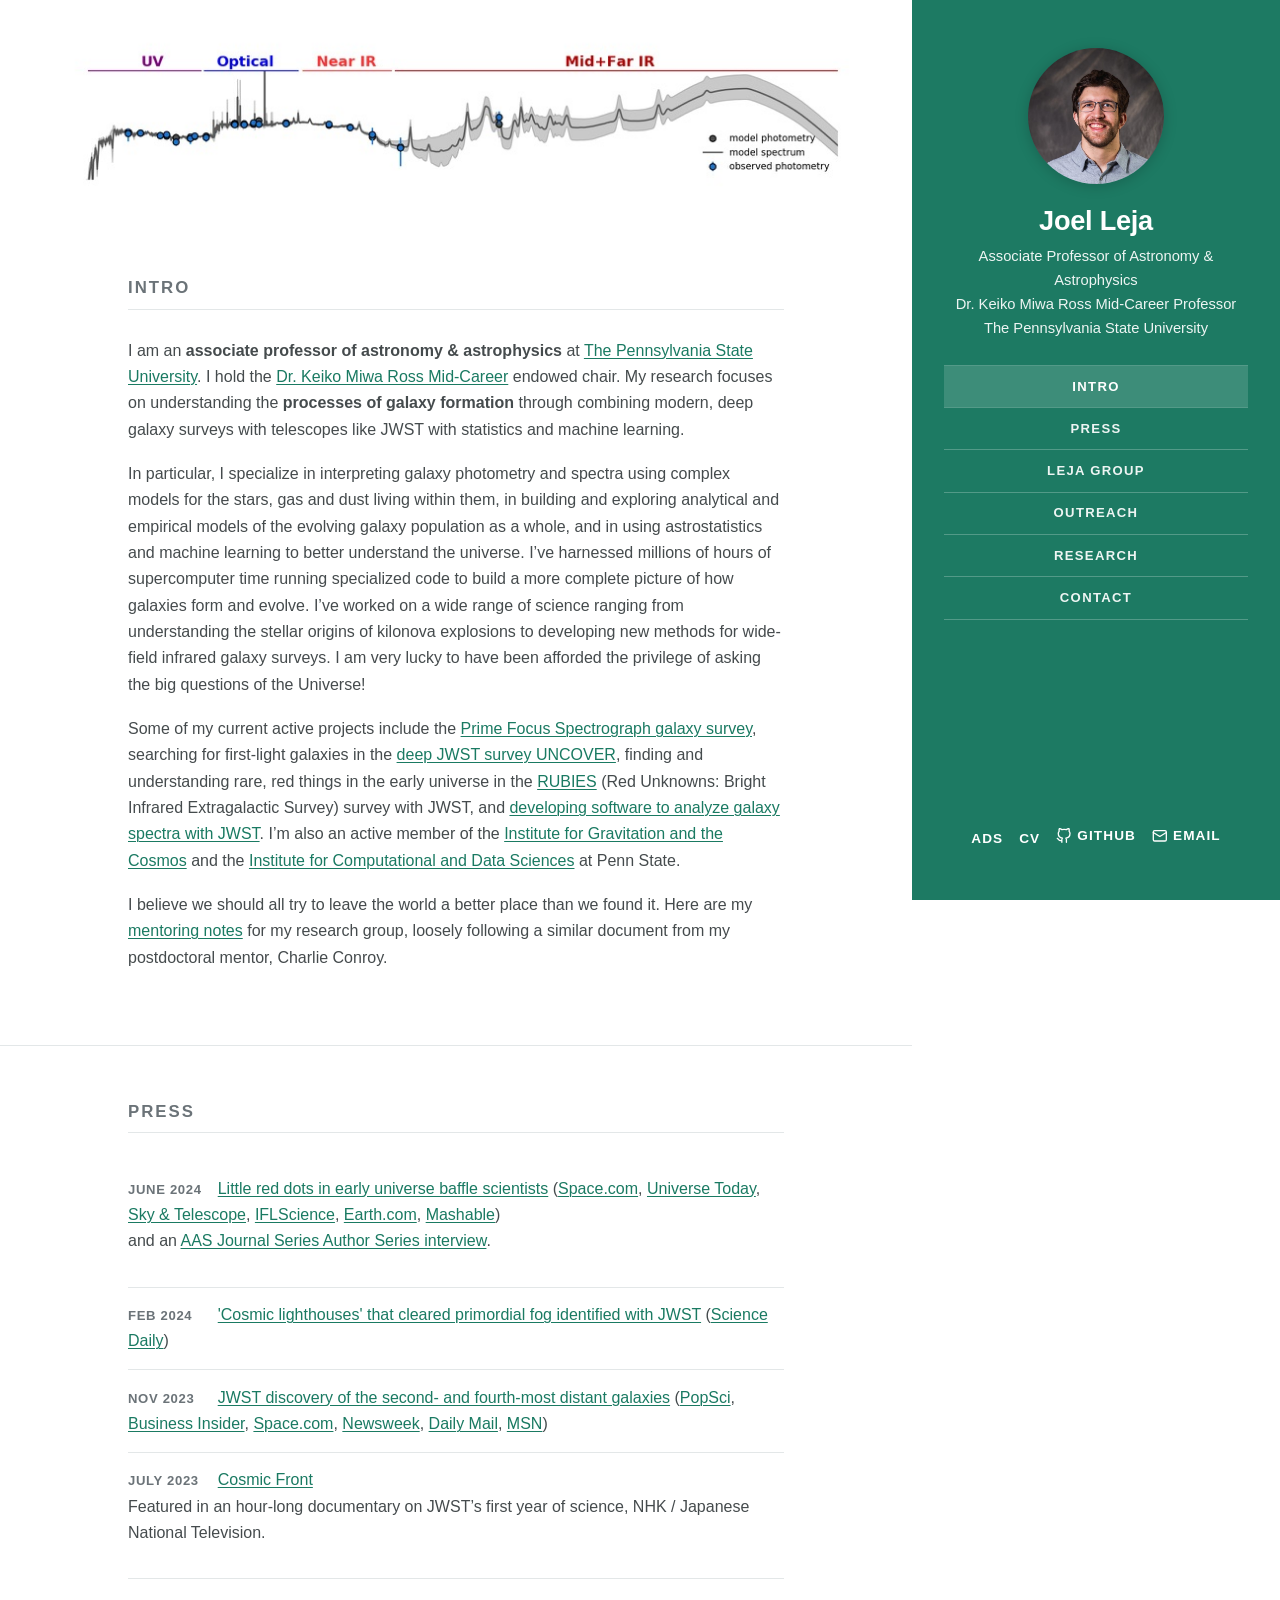
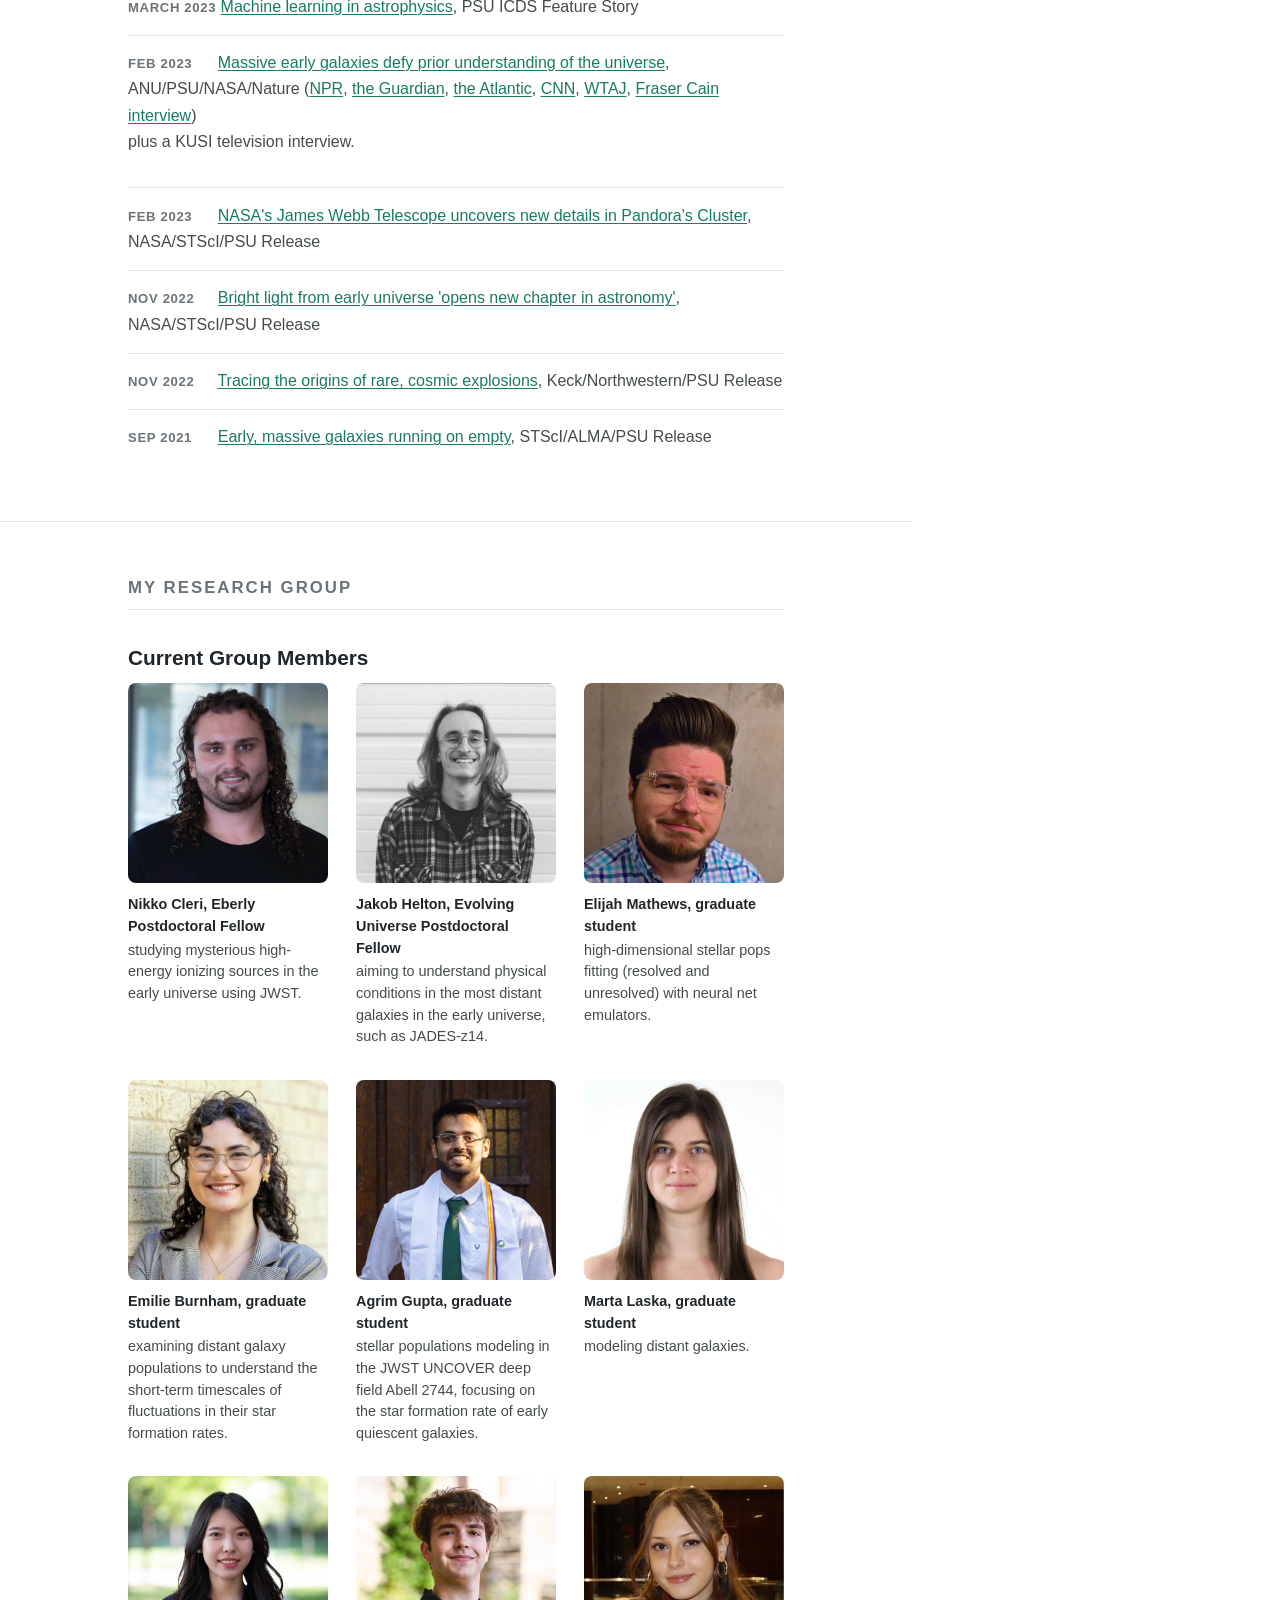
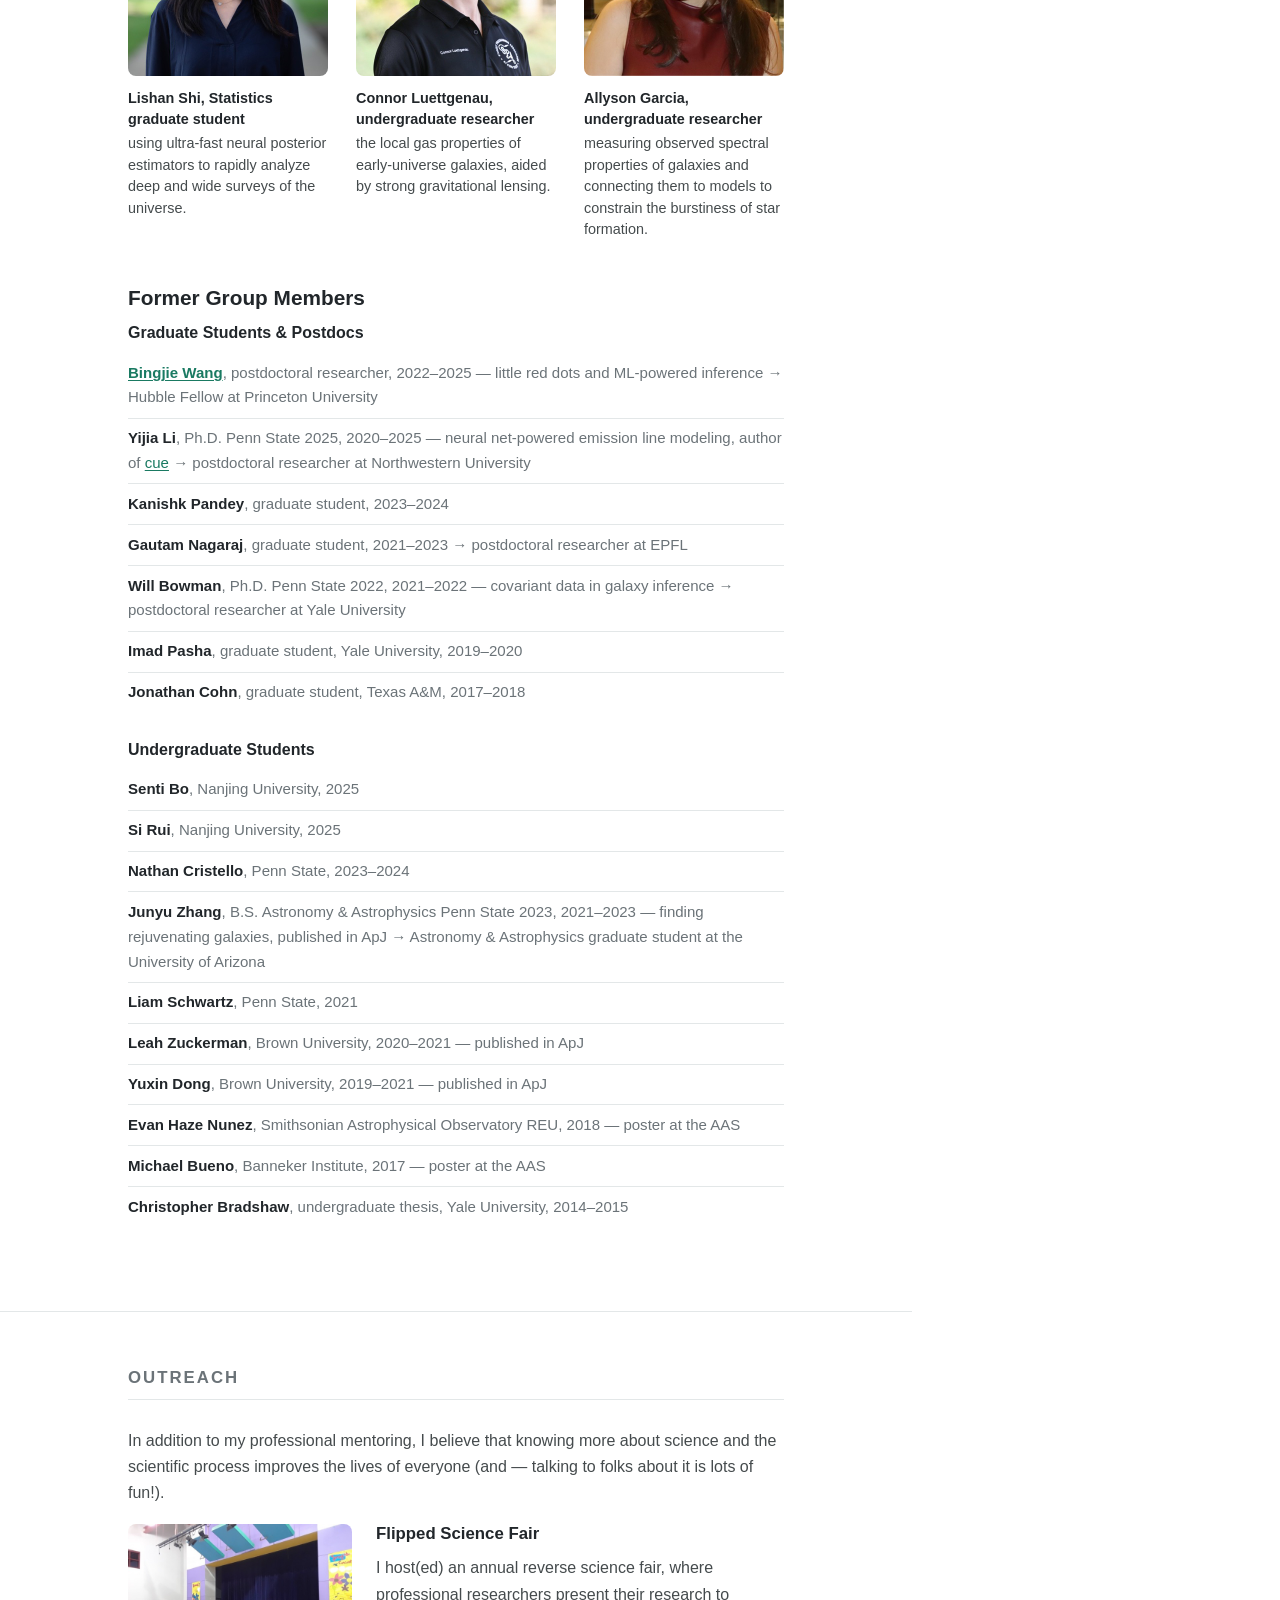
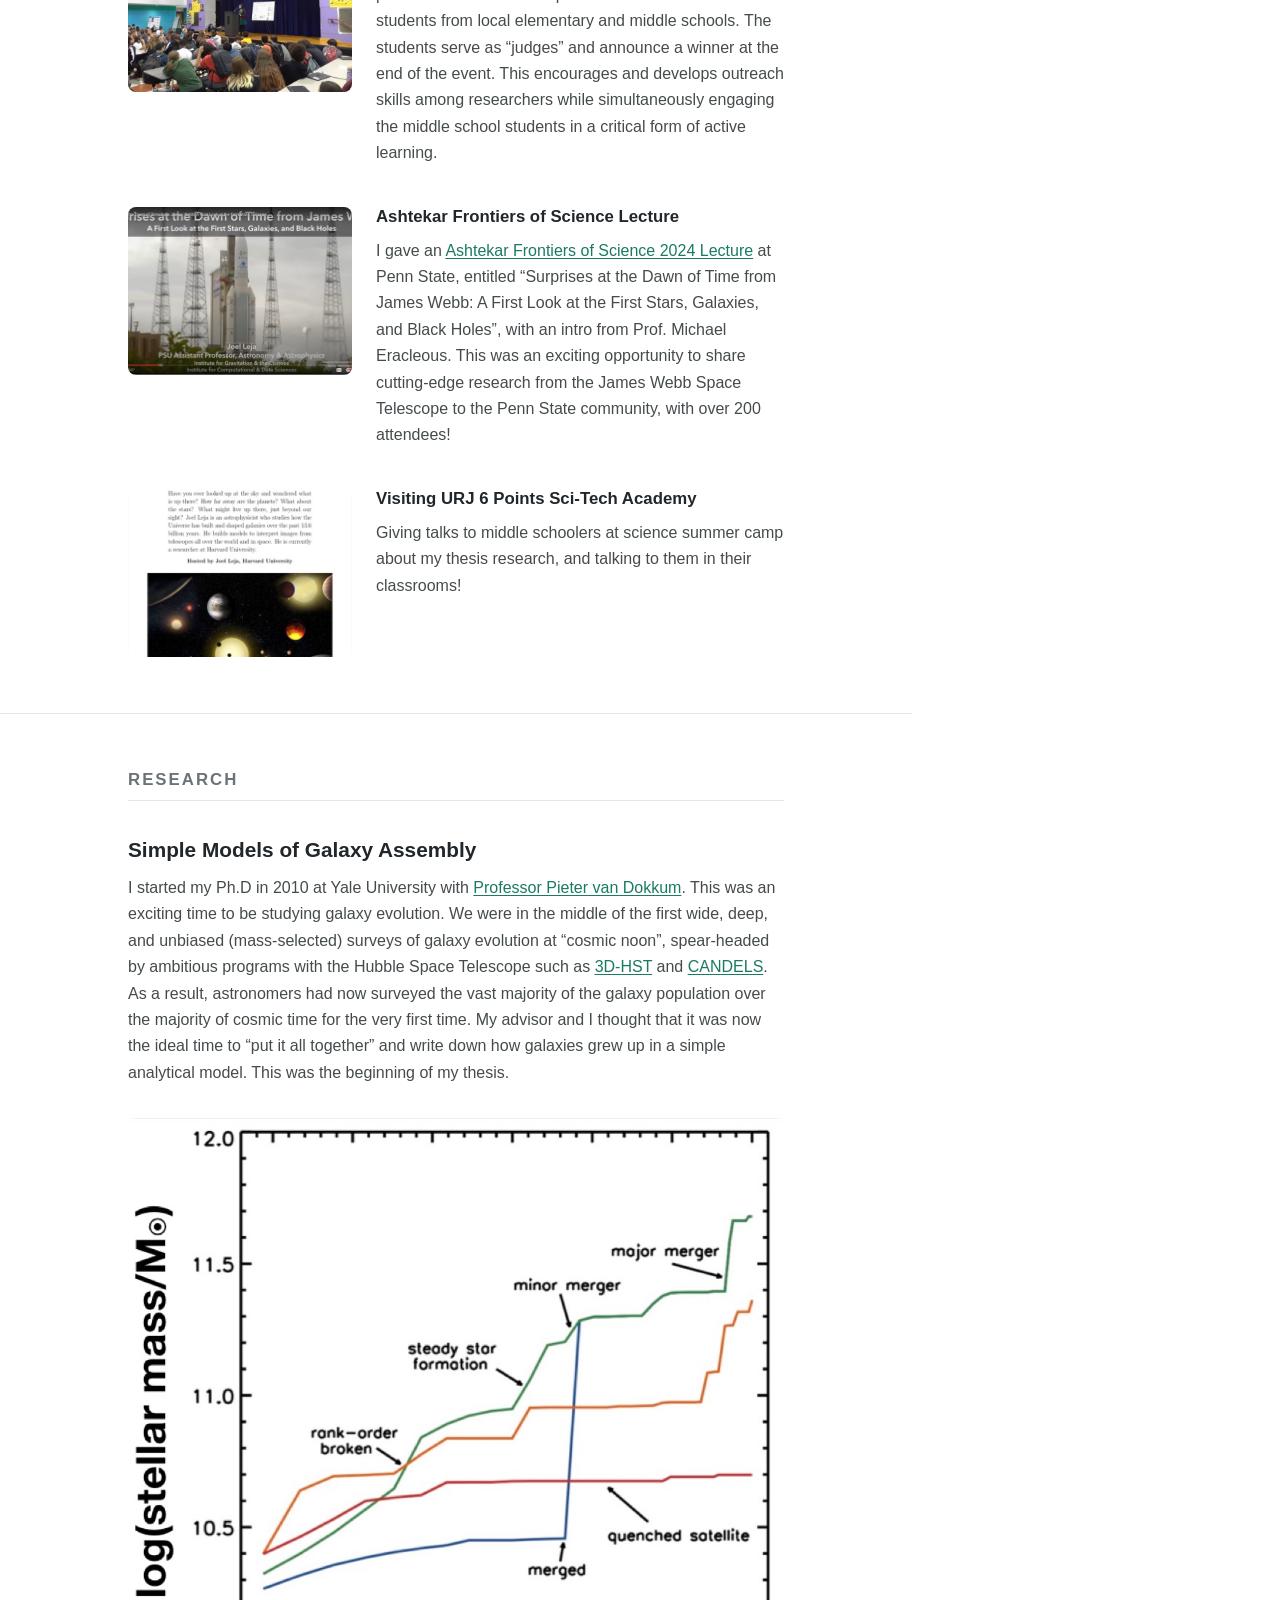
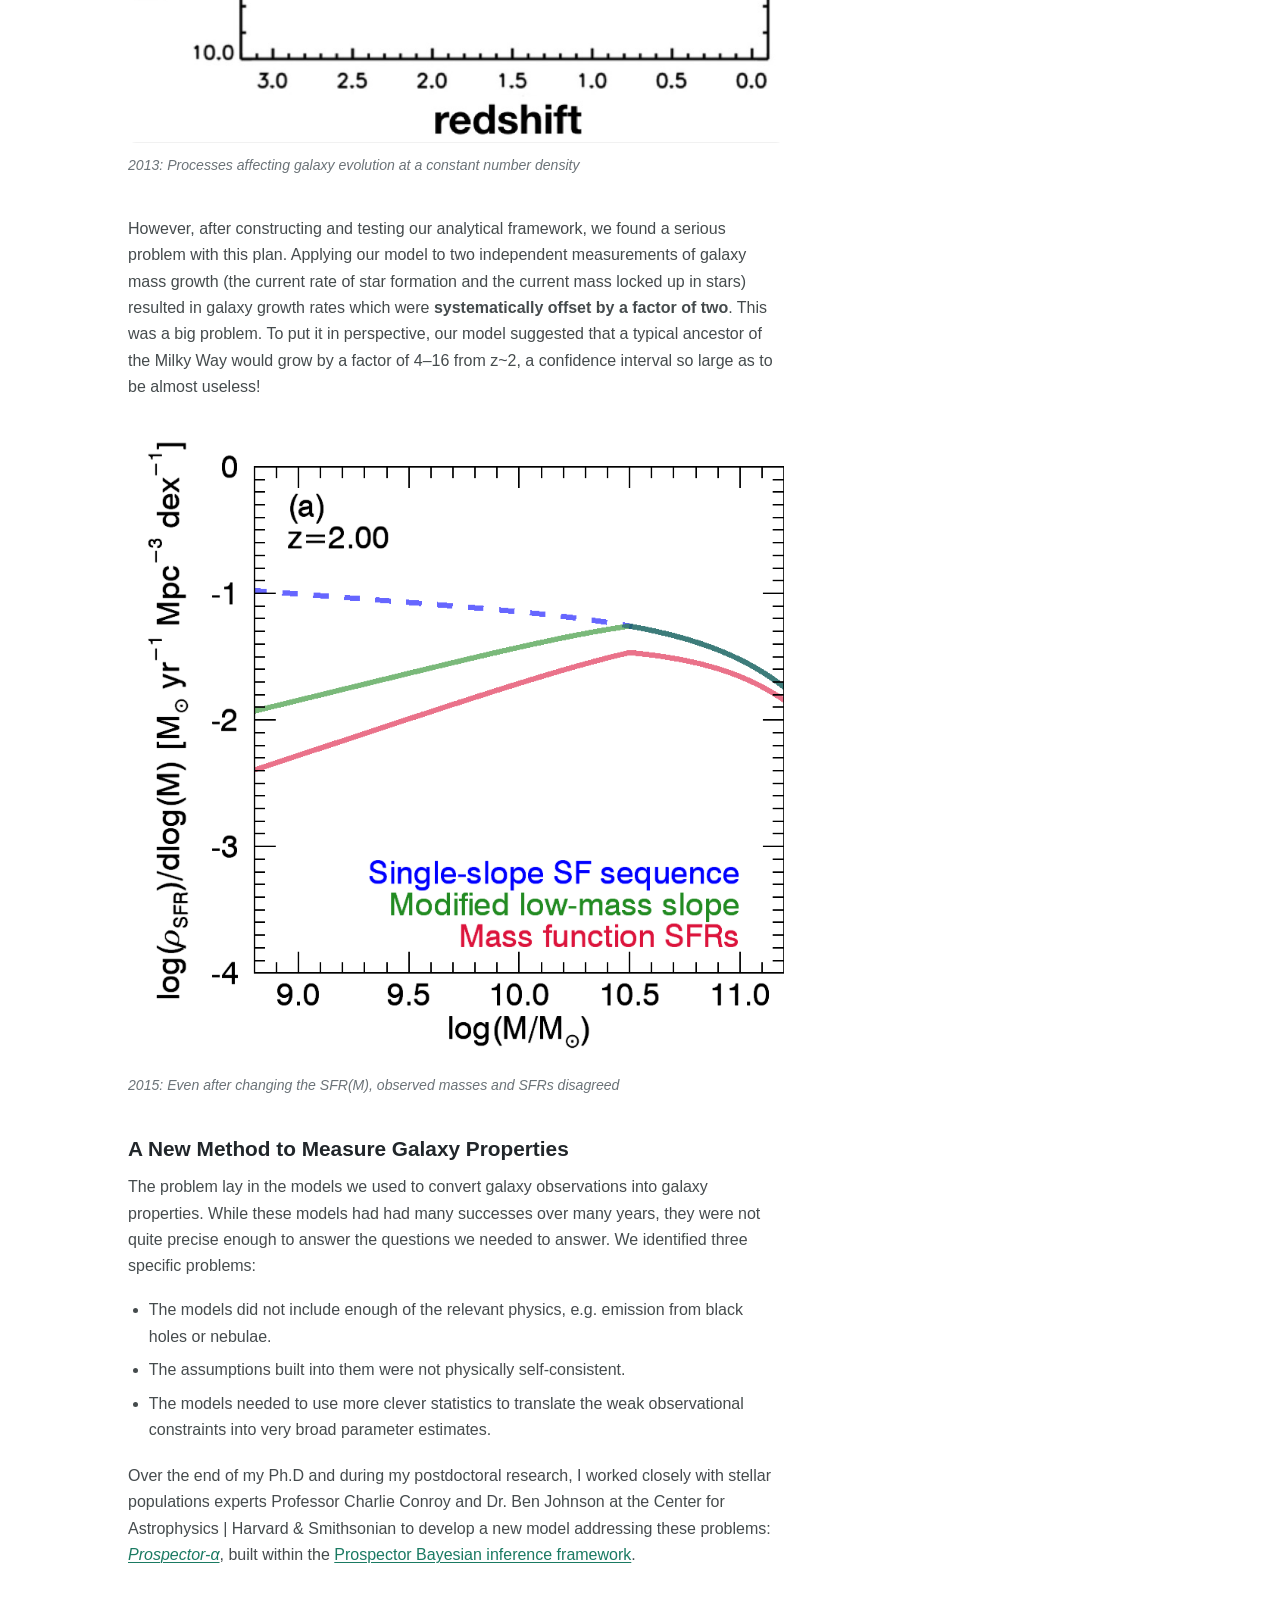
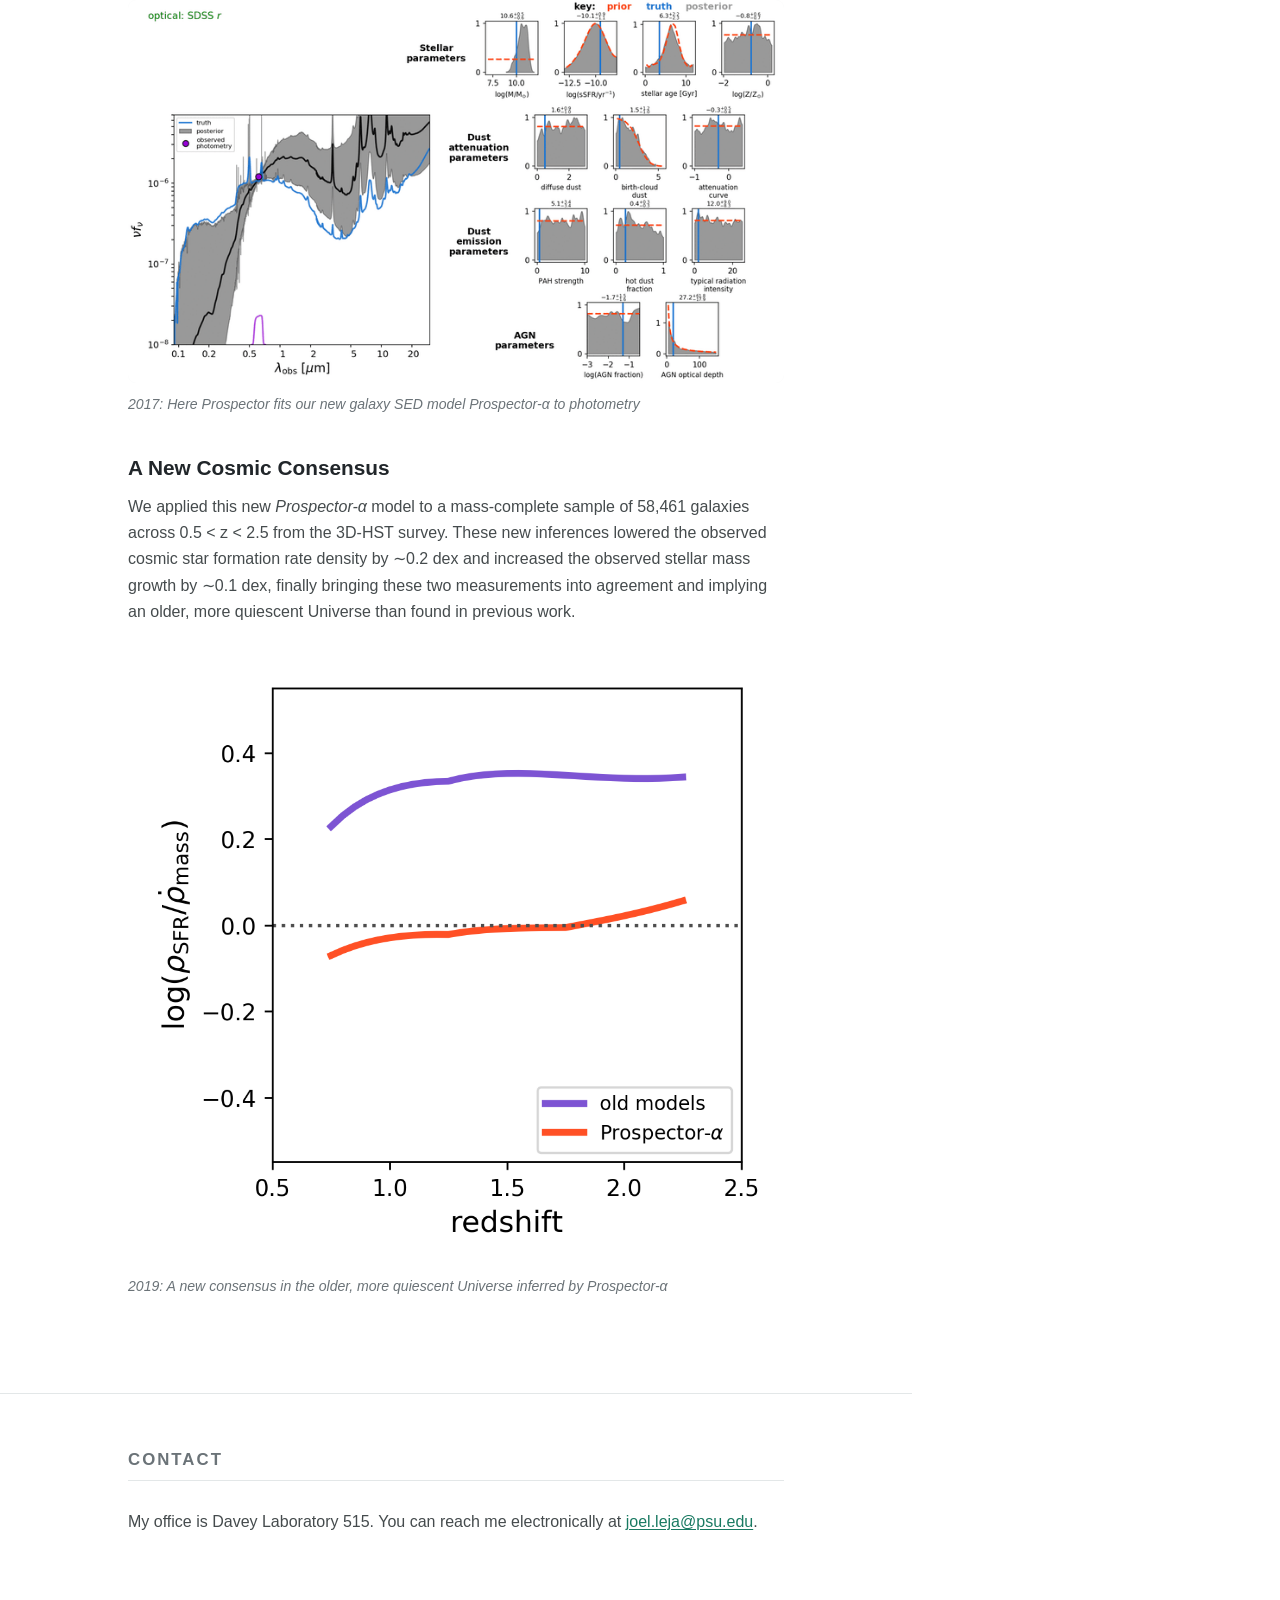
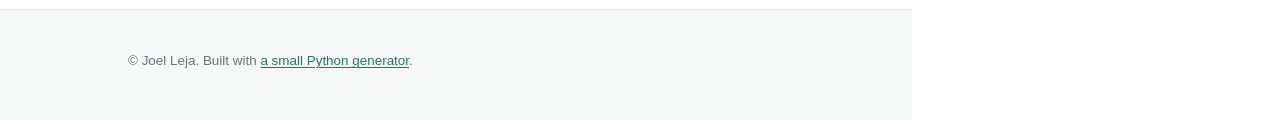
==== commit 72a73516: "Session 6: favicon, link-preview card, and an accessibility pass tools/make-images.py generates favi" ====
--- a/index.html
+++ b/index.html
@@ -5,13 +5,35 @@
 		<meta charset="utf-8" />
 		<meta name="viewport" content="width=device-width, initial-scale=1" />
 		<meta name="description" content="Joel Leja is an associate professor of astronomy and astrophysics at Penn State, studying galaxy formation by combining deep JWST surveys with statistics and machine learning." />
+		<link rel="canonical" href="https://jrleja.github.io/" />
+
+		<link rel="icon" href="favicon.svg" type="image/svg+xml" />
+		<link rel="icon" href="favicon-32.png" sizes="32x32" type="image/png" />
+		<link rel="apple-touch-icon" href="apple-touch-icon.png" />
+
+		<meta name="theme-color" content="#1d7a63" media="(prefers-color-scheme: light)" />
+		<meta name="theme-color" content="#1c5f50" media="(prefers-color-scheme: dark)" />
+
+		<meta property="og:type" content="website" />
+		<meta property="og:site_name" content="Joel Leja" />
+		<meta property="og:title" content="Joel Leja &middot; Associate Professor of Astronomy &amp; Astrophysics" />
+		<meta property="og:description" content="Joel Leja is an associate professor of astronomy and astrophysics at Penn State, studying galaxy formation by combining deep JWST surveys with statistics and machine learning." />
+		<meta property="og:url" content="https://jrleja.github.io/" />
+		<meta property="og:image" content="https://jrleja.github.io/images/og-card.jpg" />
+		<meta property="og:image:width" content="1200" />
+		<meta property="og:image:height" content="630" />
+		<meta property="og:image:alt" content="Joel Leja, Associate Professor of Astronomy &amp; Astrophysics, The Pennsylvania State University" />
+		<meta name="twitter:card" content="summary_large_image" />
+
 		<link rel="stylesheet" href="assets/css/site.css" />
 	</head>
 	<body>
 
-		<!-- Header -->
-			<section id="header">
-				<header>
+		<a class="skip-link" href="#main">Skip to content</a>
+
+		<!-- Sidebar -->
+			<header id="header">
+				<div class="identity">
 					<span class="image avatar"><img src="images/avatar.jpg" alt="Joel Leja" /></span>
 					<h1 id="logo"><a href="#">Joel Leja</a></h1>
 					<p>
@@ -19,8 +41,8 @@
 						Dr. Keiko Miwa Ross Mid-Career Professor<br />
 					The Pennsylvania State University
 					</p>
-				</header>
-				<nav id="nav">
+				</div>
+				<nav id="nav" aria-label="Sections">
 					<ul>
 						<li><a href="#intro" class="active">Intro</a></li>
 						<li><a href="#press">Press</a></li>
@@ -30,26 +52,26 @@
 						<li><a href="#contact">Contact</a></li>
 					</ul>
 				</nav>
-				<footer>
+				<div class="links">
 					<ul class="icons">
 						<li><a href="https://ui.adsabs.harvard.edu/public-libraries/G3CNFVQISayWjz8Fz-9n5g">ADS</a></li>
 						<li><a href="files/CV.pdf">CV</a></li>
 						<li><a href="https://github.com/jrleja/"><svg viewBox="0 0 24 24" fill="none" stroke="currentColor" stroke-width="2" stroke-linecap="round" stroke-linejoin="round" aria-hidden="true"><path d="M9 19c-5 1.5-5-2.5-7-3m14 6v-3.87a3.37 3.37 0 0 0-.94-2.61c3.14-.35 6.44-1.54 6.44-7A5.44 5.44 0 0 0 20 4.77 5.07 5.07 0 0 0 19.91 1S18.73.65 16 2.48a13.38 13.38 0 0 0-7 0C6.27.65 5.09 1 5.09 1A5.07 5.07 0 0 0 5 4.77a5.44 5.44 0 0 0-1.5 3.78c0 5.42 3.3 6.61 6.44 7A3.37 3.37 0 0 0 9 18.13V22"/></svg><span class="label">Github</span></a></li>
 						<li><a href="mailto:joel.leja@psu.edu"><svg viewBox="0 0 24 24" fill="none" stroke="currentColor" stroke-width="2" stroke-linecap="round" stroke-linejoin="round" aria-hidden="true"><rect x="2" y="4" width="20" height="16" rx="2"/><path d="m22 7-10 6L2 7"/></svg><span class="label">Email</span></a></li>
 					</ul>
-				</footer>
-			</section>
+				</div>
+			</header>
 
 		<!-- Wrapper -->
 			<div id="wrapper">
-				<div id="main">
-					<section id="intro">
-						<div class="image main" data-position="center">
-							<img src="images/banner.jpg" alt="" />
+				<main id="main" tabindex="-1">
+					<section id="intro" aria-labelledby="intro-heading">
+						<div class="image main">
+							<img src="images/banner.jpg" alt="A galaxy spectral energy distribution from the ultraviolet to the far infrared, with observed photometry overlaid on a fitted model spectrum." />
 						</div>
 						<div class="container">
 							<header class="major">
-								<h2>Intro</h2>
+								<h2 id="intro-heading">Intro</h2>
 							</header>
 <p>I am an <strong>associate professor of astronomy &amp; astrophysics</strong> at
 <a href="https://science.psu.edu/astro">The Pennsylvania State University</a>. I hold the
@@ -82,10 +104,10 @@
 are my <a href="files/mentoring_leja_group.pdf">mentoring notes</a> for my research group, loosely
 following a similar document from my postdoctoral mentor, Charlie Conroy.</p>						</div>
 					</section>
-					<section id="press">
-						<div class="container">
-							<header class="major">
-								<h2>Press</h2>
+					<section id="press" aria-labelledby="press-heading">
+						<div class="container">
+							<header class="major">
+								<h2 id="press-heading">Press</h2>
 							</header>
 
 <ul class="press">
@@ -125,10 +147,10 @@
 <a href="https://science.psu.edu/news/Leja9-2021/">Early, massive galaxies running on empty</a>, STScI/ALMA/PSU Release	</li>
 </ul>						</div>
 					</section>
-					<section id="group">
-						<div class="container">
-							<header class="major">
-								<h2>My Research Group</h2>
+					<section id="group" aria-labelledby="group-heading">
+						<div class="container">
+							<header class="major">
+								<h2 id="group-heading">My Research Group</h2>
 							</header>
 
 <h3>Current Group Members</h3>
@@ -215,10 +237,10 @@
 </ul>
 						</div>
 					</section>
-					<section id="outreach">
-						<div class="container">
-							<header class="major">
-								<h2>Outreach</h2>
+					<section id="outreach" aria-labelledby="outreach-heading">
+						<div class="container">
+							<header class="major">
+								<h2 id="outreach-heading">Outreach</h2>
 							</header>
 <p>In addition to my professional mentoring, I believe that knowing more about science and the
 scientific process improves the lives of everyone (and — talking to folks about it is lots
@@ -228,30 +250,30 @@
 	<article>
 		<span class="image"><img src="images/fsf.jpg" alt="Middle-school students judging researchers at the Flipped Science Fair" /></span>
 		<div class="inner">
-			<h4>Flipped Science Fair</h4>
+			<h3>Flipped Science Fair</h3>
 			<p>I host(ed) an annual reverse science fair, where professional researchers present their research to students from local elementary and middle schools. The students serve as “judges” and announce a winner at the end of the event. This encourages and develops outreach skills among researchers while simultaneously engaging the middle school students in a critical form of active learning.</p>
 		</div>
 	</article>
 	<article>
 		<span class="image"><img src="images/ashtekar.jpg" alt="Joel Leja delivering the 2024 Ashtekar Frontiers of Science lecture" /></span>
 		<div class="inner">
-			<h4>Ashtekar Frontiers of Science Lecture</h4>
+			<h3>Ashtekar Frontiers of Science Lecture</h3>
 			<p>I gave an <a href="https://science.psu.edu/frontiers/joel-leja-michael-eracleous">Ashtekar Frontiers of Science 2024 Lecture</a> at Penn State, entitled “Surprises at the Dawn of Time from James Webb: A First Look at the First Stars, Galaxies, and Black Holes”, with an intro from Prof. Michael Eracleous. This was an exciting opportunity to share cutting-edge research from the James Webb Space Telescope to the Penn State community, with over 200 attendees!</p>
 		</div>
 	</article>
 	<article>
 		<span class="image"><img src="images/6points.jpg" alt="Talking with middle schoolers at the URJ 6 Points Sci-Tech Academy" /></span>
 		<div class="inner">
-			<h4>Visiting URJ 6 Points Sci-Tech Academy</h4>
+			<h3>Visiting URJ 6 Points Sci-Tech Academy</h3>
 			<p>Giving talks to middle schoolers at science summer camp about my thesis research, and talking to them in their classrooms!</p>
 		</div>
 	</article>
 </div>						</div>
 					</section>
-					<section id="research">
-						<div class="container">
-							<header class="major">
-								<h2>Research</h2>
+					<section id="research" aria-labelledby="research-heading">
+						<div class="container">
+							<header class="major">
+								<h2 id="research-heading">Research</h2>
 							</header>
 
 <h3>Simple Models of Galaxy Assembly</h3>
@@ -265,12 +287,10 @@
 the majority of cosmic time for the very first time. My advisor and I thought that it was
 now the ideal time to &ldquo;put it all together&rdquo; and write down how galaxies grew up in a
 simple analytical model. This was the beginning of my thesis.</p>
-<article class="figure">
+<figure class="figure">
 	<a href="https://ui.adsabs.harvard.edu/abs/2013ApJ...766...33L/abstract" class="image"><img src="images/galaxy_trajectories.jpg" alt="Model trajectories of galaxy growth at constant number density" /></a>
-	<div class="inner">
-		<h4>2013: Processes affecting galaxy evolution at a constant number density</h4>
-	</div>
-</article>
+	<figcaption>2013: Processes affecting galaxy evolution at a constant number density</figcaption>
+</figure>
 <p>However, after constructing and testing our analytical framework, we found a serious
 problem with this plan. Applying our model to two independent measurements of galaxy mass
 growth (the current rate of star formation and the current mass locked up in stars)
@@ -278,12 +298,10 @@
 This was a big problem. To put it in perspective, our model suggested that a typical
 ancestor of the Milky Way would grow by a factor of 4–16 from z~2, a confidence interval
 so large as to be almost useless!</p>
-<article class="figure">
+<figure class="figure">
 	<a href="https://ui.adsabs.harvard.edu/abs/2015ApJ...798..115L/abstract" class="image"><img src="images/sfrd.png" alt="Observed masses and star formation rates disagreeing by a factor of two" /></a>
-	<div class="inner">
-		<h4>2015: Even after changing the SFR(M), observed masses and SFRs disagreed</h4>
-	</div>
-</article>
+	<figcaption>2015: Even after changing the SFR(M), observed masses and SFRs disagreed</figcaption>
+</figure>
 <h3>A New Method to Measure Galaxy Properties</h3>
 <p>The problem lay in the models we used to convert galaxy observations into galaxy
 properties. While these models had had many successes over many years, they were not
@@ -301,47 +319,39 @@
 for Astrophysics | Harvard &amp; Smithsonian to develop a new model addressing these
 problems: <a href="https://github.com/jrleja/prospector_alpha"><em>Prospector-α</em></a>, built within the
 <a href="https://github.com/bd-j/prospector">Prospector Bayesian inference framework</a>.</p>
-<article class="figure">
+<figure class="figure">
 	<a href="https://ui.adsabs.harvard.edu/abs/2017ApJ...837..170L/abstract" class="image"><img src="images/animation.gif" alt="Prospector-alpha fitting a galaxy spectral energy distribution to photometry" /></a>
-	<div class="inner">
-		<h4>2017: Here Prospector fits our new galaxy SED model <em>Prospector-α</em> to photometry</h4>
-	</div>
-</article>
+	<figcaption>2017: Here Prospector fits our new galaxy SED model <em>Prospector-α</em> to photometry</figcaption>
+</figure>
 <h3>A New Cosmic Consensus</h3>
 <p>We applied this new <em>Prospector-α</em> model to a mass-complete sample of 58,461 galaxies
 across 0.5 &lt; z &lt; 2.5 from the 3D-HST survey. These new inferences lowered the observed
 cosmic star formation rate density by ∼0.2 dex and increased the observed stellar mass
 growth by ∼0.1 dex, finally bringing these two measurements into agreement and implying
 an older, more quiescent Universe than found in previous work.</p>
-<article class="figure">
+<figure class="figure">
 	<a href="https://ui.adsabs.harvard.edu/abs/2019ApJ...877..140L/abstract" class="image"><img src="images/delta_sfrd.png" alt="A revised cosmic star formation rate density implying an older, more quiescent Universe" /></a>
-	<div class="inner">
-		<h4>2019: A new consensus in the older, more quiescent Universe inferred by <em>Prospector-α</em></h4>
-	</div>
-</article>
+	<figcaption>2019: A new consensus in the older, more quiescent Universe inferred by <em>Prospector-α</em></figcaption>
+</figure>
 						</div>
 					</section>
-					<section id="contact">
-						<div class="container">
-							<header class="major">
-								<h2>Contact</h2>
+					<section id="contact" aria-labelledby="contact-heading">
+						<div class="container">
+							<header class="major">
+								<h2 id="contact-heading">Contact</h2>
 							</header>
 <p>My office is Davey Laboratory 515. You can reach me electronically at
 <a href="mailto:joel.leja@psu.edu">joel.leja@psu.edu</a>.</p>						</div>
 					</section>
-				</div>
-
-				<!-- Footer -->
-					<section id="footer">
-						<div class="container">
-							<ul class="copyright">
-								<li>&copy; Joel Leja. All rights reserved.</li><li>Design: <a href="http://html5up.net">HTML5 UP</a></li>
-							</ul>
-						</div>
-					</section>
+				</main>
+
+				<footer id="footer">
+					<div class="container">
+						<p class="copyright">&copy; Joel Leja. Built with <a href="https://github.com/jrleja/jrleja.github.io">a small Python generator</a>.</p>
+					</div>
+				</footer>
 			</div>
 
-		<!-- Scripts -->
 			<script src="assets/js/site.js"></script>
 
 	</body>
--- a/assets/css/site.css
+++ b/assets/css/site.css
@@ -21,7 +21,7 @@
 	--accent-strong: #11543f;
 	--sidebar-bg: #1d7a63;
 	--sidebar-fg: #ffffff;
-	--sidebar-fg-dim: rgba(255, 255, 255, 0.86);
+	--sidebar-fg-dim: rgba(255, 255, 255, 0.92);
 	--sidebar-rule: rgba(255, 255, 255, 0.24);
 
 	/* Surfaces and text. */
@@ -29,7 +29,7 @@
 	--bg-sunken: #f7f8f8;
 	--fg: #454b4d;
 	--fg-strong: #21262a;
-	--fg-dim: #6d757a;
+	--fg-dim: #6b7378;
 	--rule: #e3e7e8;
 
 	/* Type. A system stack: no network request, no layout shift. */
@@ -52,7 +52,7 @@
 		--accent-strong: #85e0c6;
 		--sidebar-bg: #1c5f50;
 		--sidebar-fg: #f2fbf8;
-		--sidebar-fg-dim: rgba(242, 251, 248, 0.7);
+		--sidebar-fg-dim: rgba(242, 251, 248, 0.8);
 		--sidebar-rule: rgba(242, 251, 248, 0.22);
 
 		--bg: #14181a;
@@ -172,6 +172,29 @@
 	margin: 2.5rem 0;
 }
 
+.skip-link {
+	position: absolute;
+	left: 0.5rem;
+	top: -3rem;
+	z-index: 10;
+	padding: 0.6em 1em;
+	background: var(--sidebar-bg);
+	color: var(--sidebar-fg);
+	font-size: 0.9rem;
+	font-weight: 600;
+	border-radius: 0 0 var(--radius) var(--radius);
+	transition: top 0.15s;
+}
+
+.skip-link:focus {
+	top: 0;
+	color: var(--sidebar-fg);
+}
+
+#main:focus {
+	outline: none;
+}
+
 /* --- Sidebar -------------------------------------------------------------- */
 
 #header {
@@ -185,7 +208,7 @@
 }
 
 /* Keep the sidebar links at the bottom without stretching everything else. */
-#header > footer {
+#header .links {
 	margin-top: auto;
 	padding-top: 2rem;
 }
@@ -194,7 +217,7 @@
 	color: inherit;
 }
 
-#header > header p {
+#header .identity p {
 	color: var(--sidebar-fg-dim);
 	font-size: 0.92rem;
 	margin: 0;
@@ -516,14 +539,13 @@
 	background: var(--bg-sunken);
 }
 
-#main .figure .inner {
+#main .figure {
+	margin-inline: 0;
+}
+
+#main .figure figcaption {
 	margin-top: 0.7rem;
-}
-
-#main .figure .inner h4 {
-	margin: 0;
 	font-size: 0.88rem;
-	font-weight: 400;
 	font-style: italic;
 	color: var(--fg-dim);
 	line-height: 1.5;
@@ -551,7 +573,7 @@
 	width: 100%;
 }
 
-.features .inner h4 {
+.features .inner h3 {
 	margin-top: 0;
 	font-size: 1.05rem;
 }
@@ -568,19 +590,10 @@
 	border-top: 1px solid var(--rule);
 }
 
-ul.copyright {
-	list-style: none;
-	display: flex;
-	flex-wrap: wrap;
-	gap: 0.4rem 1.25rem;
-	margin: 0;
-	padding: 0;
+.copyright {
+	margin: 0;
 	font-size: 0.84rem;
 	color: var(--fg-dim);
-}
-
-ul.copyright li {
-	margin: 0;
 }
 
 /* --- Responsive ----------------------------------------------------------- */
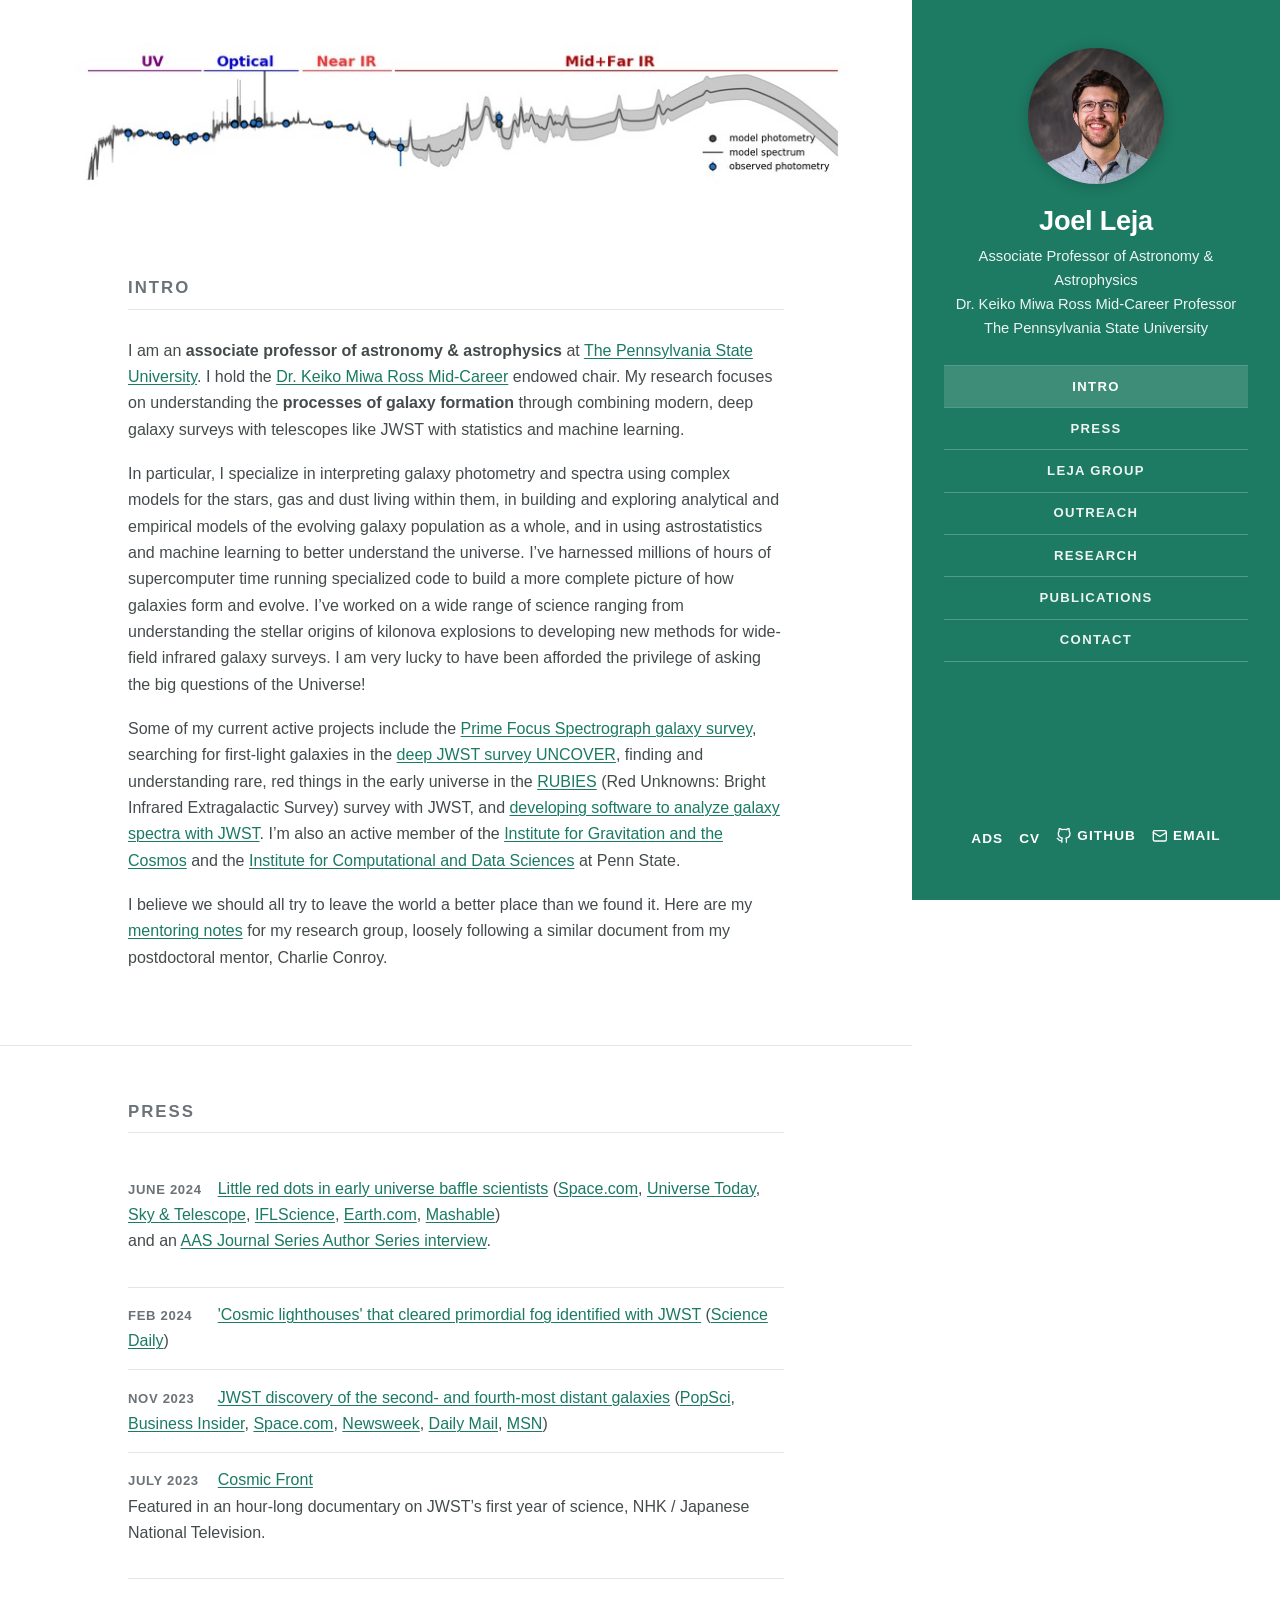
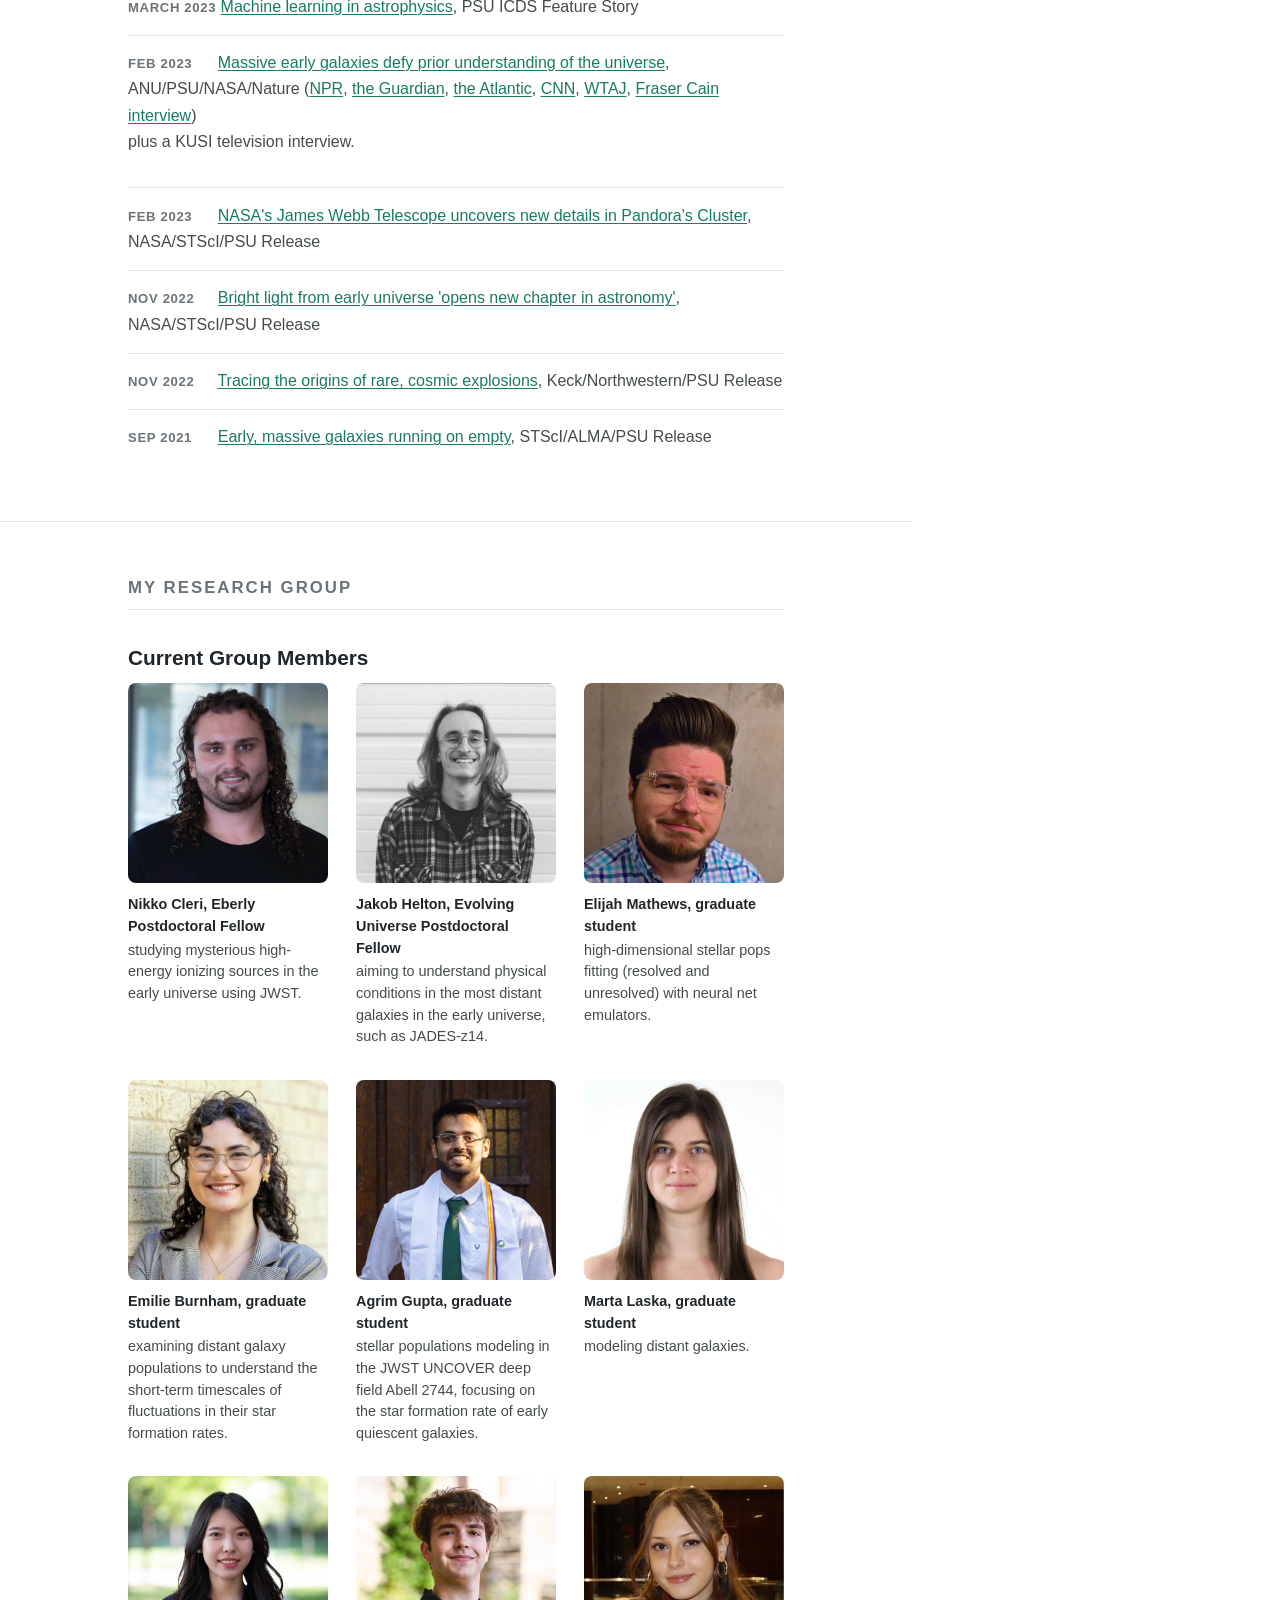
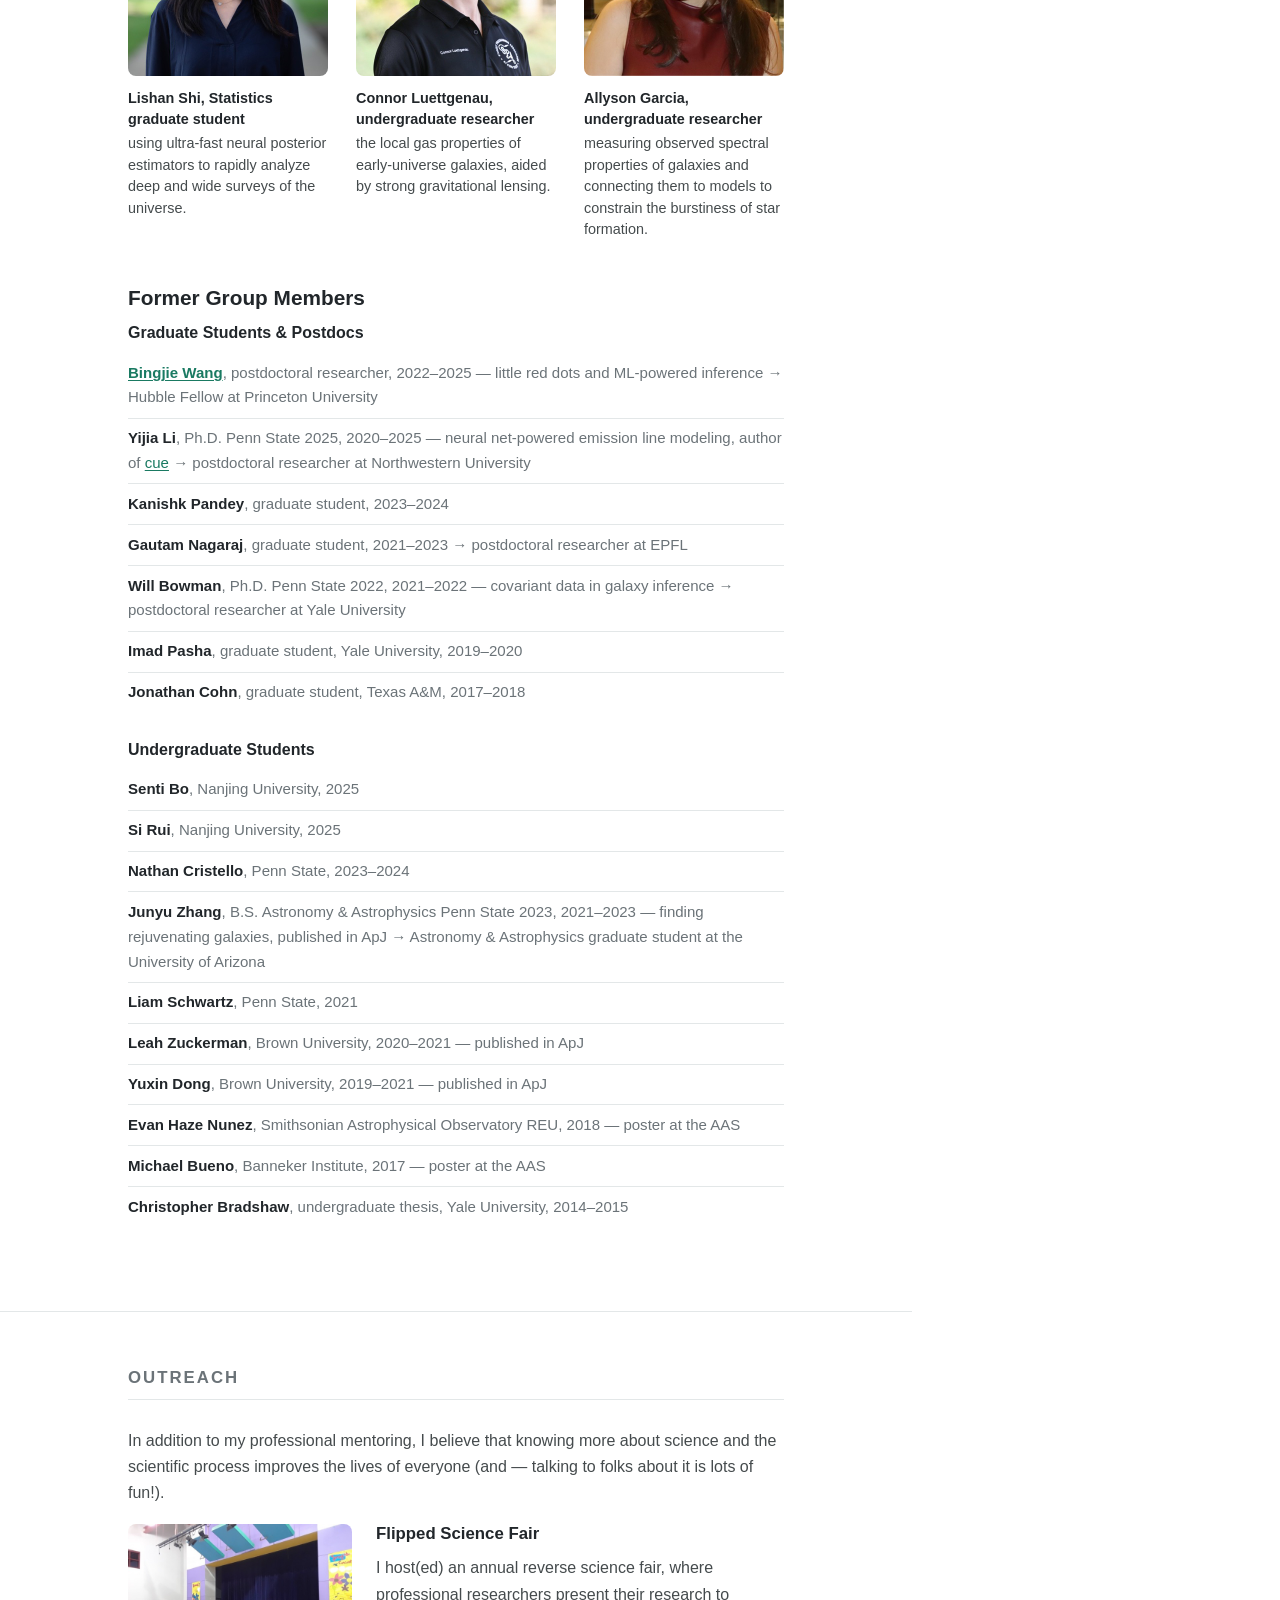
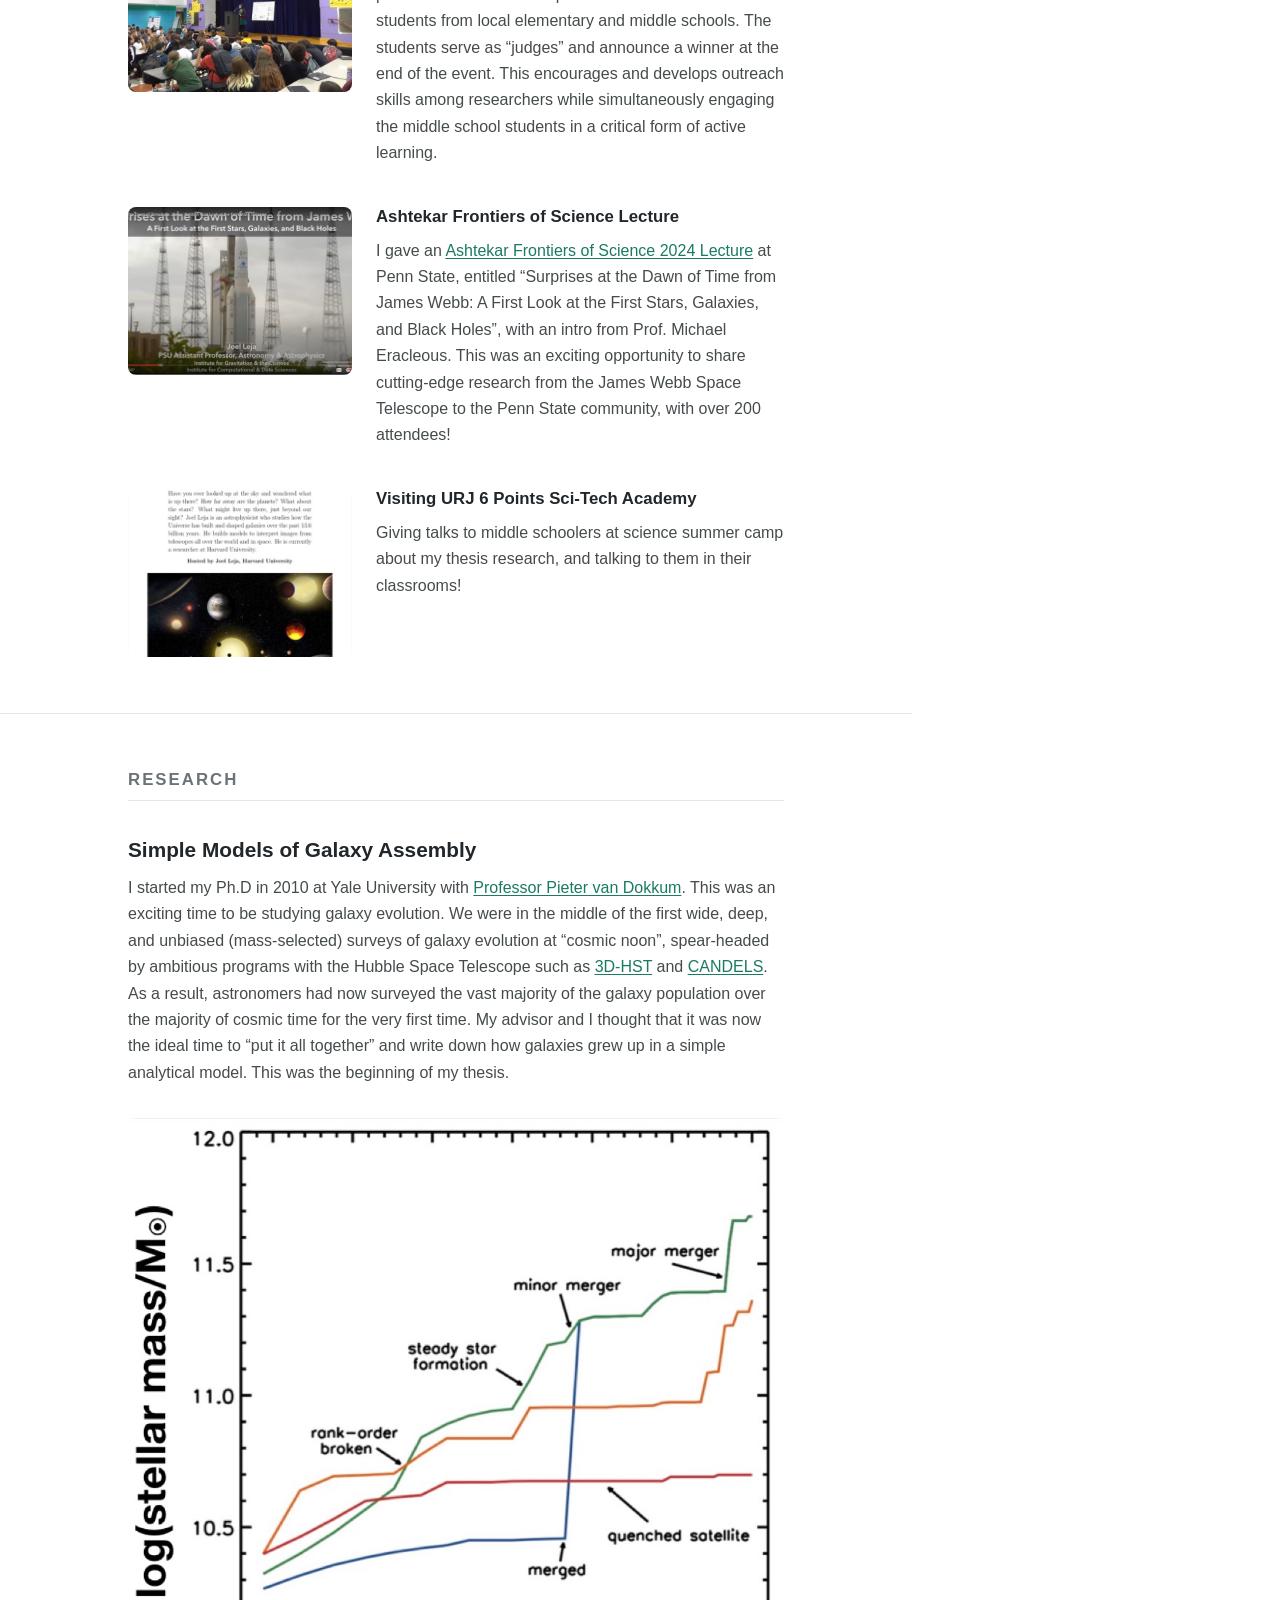
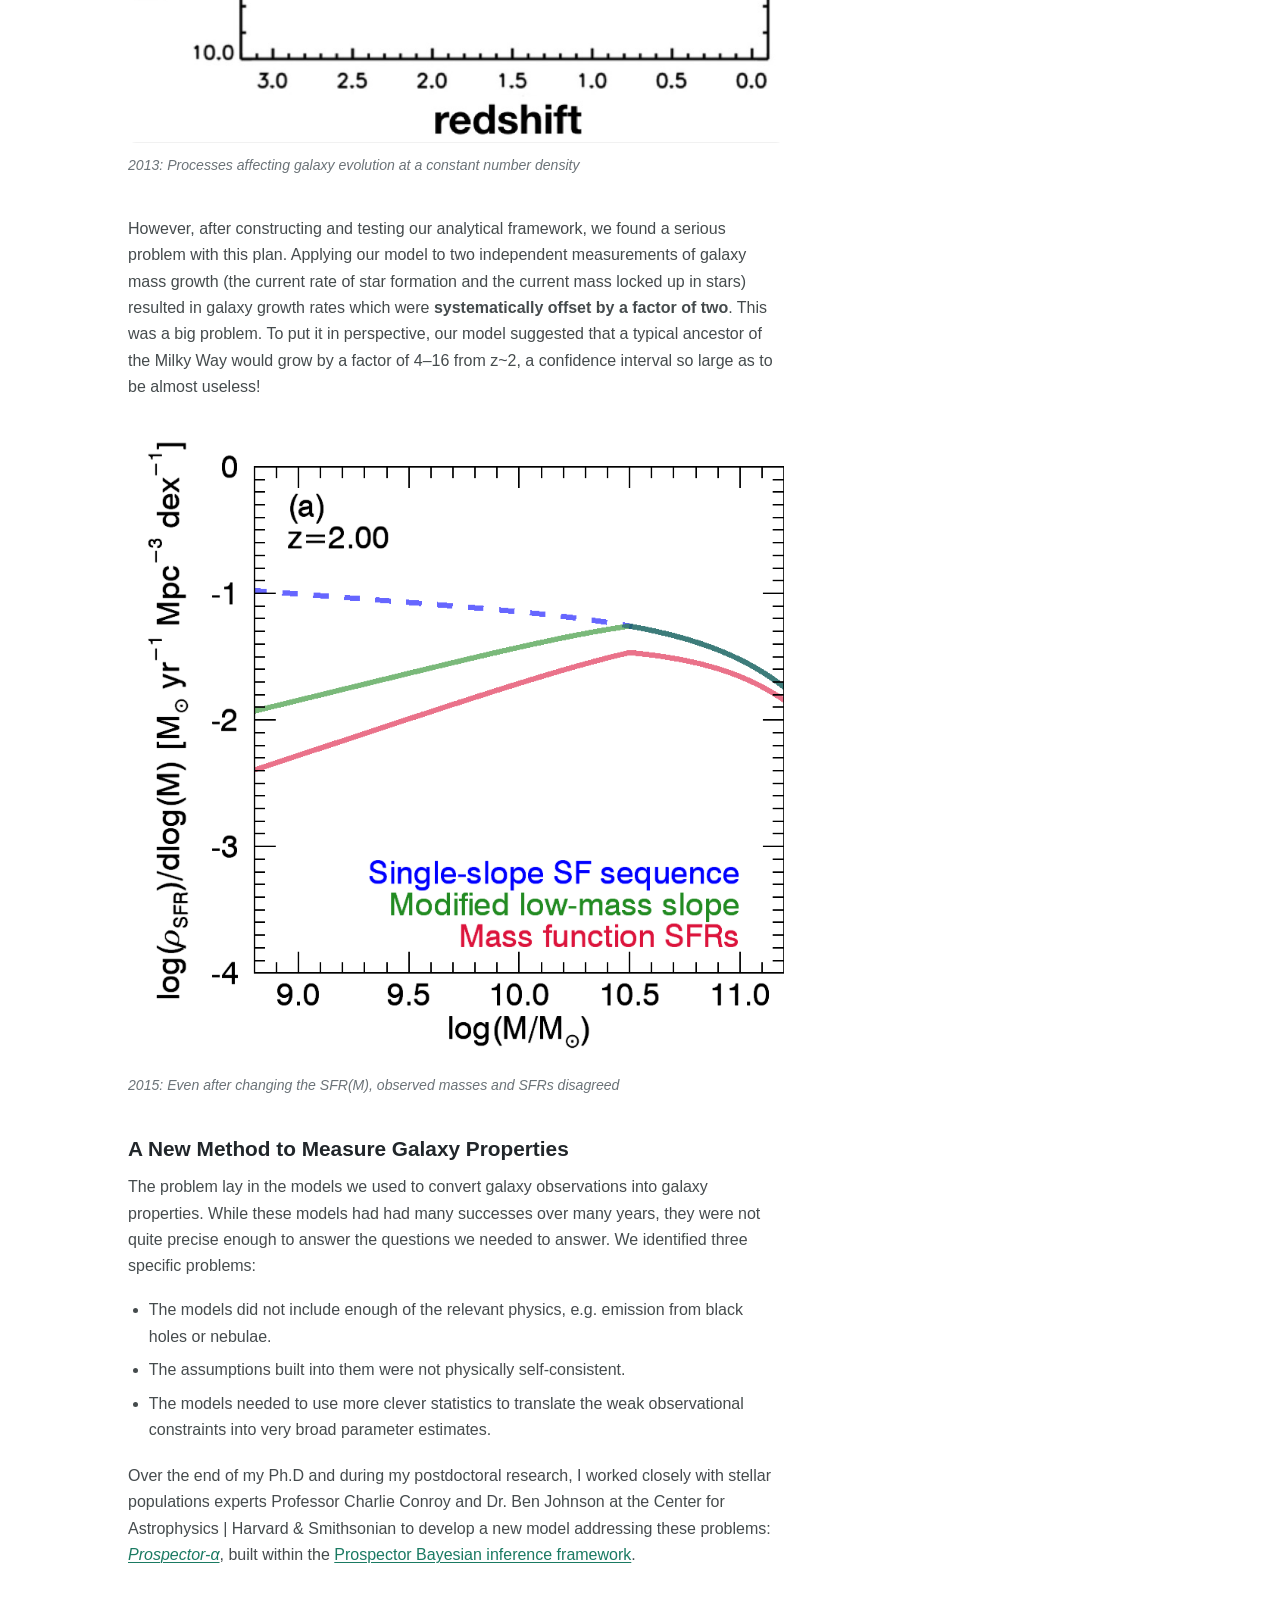
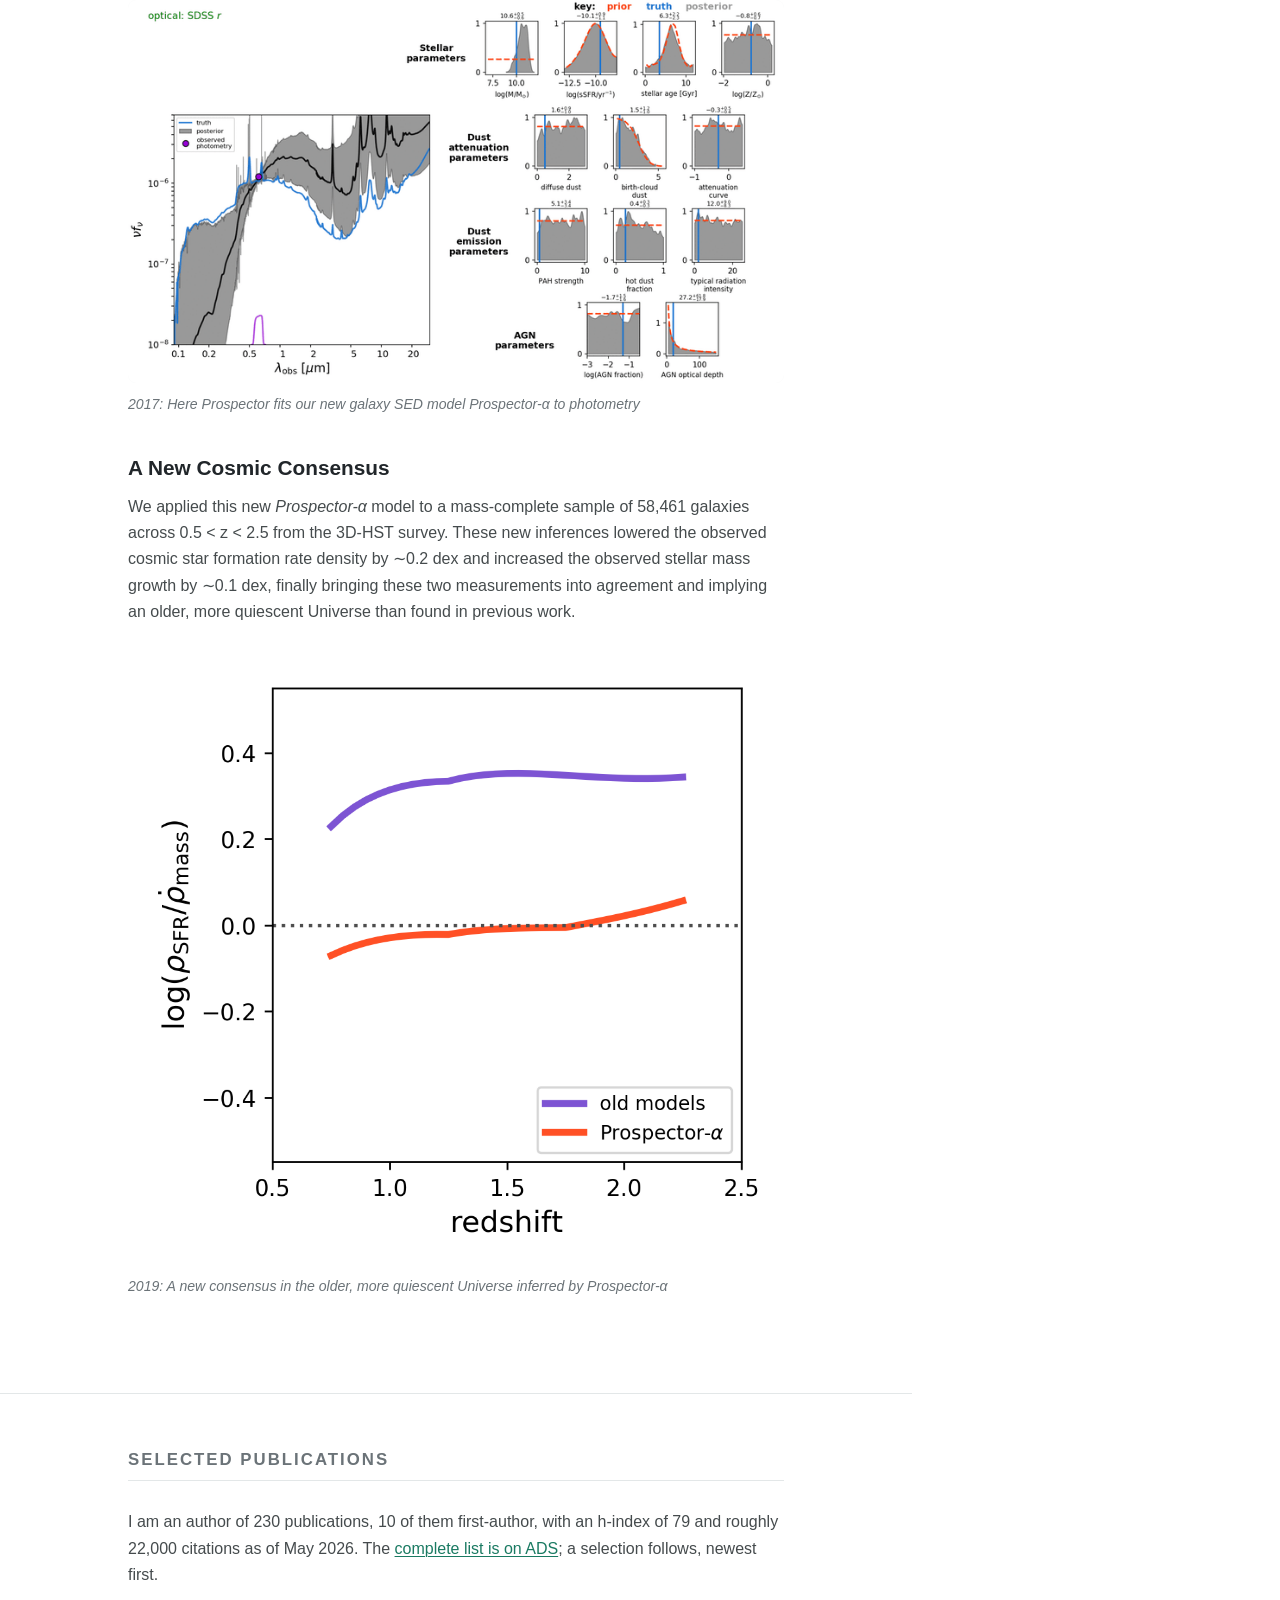
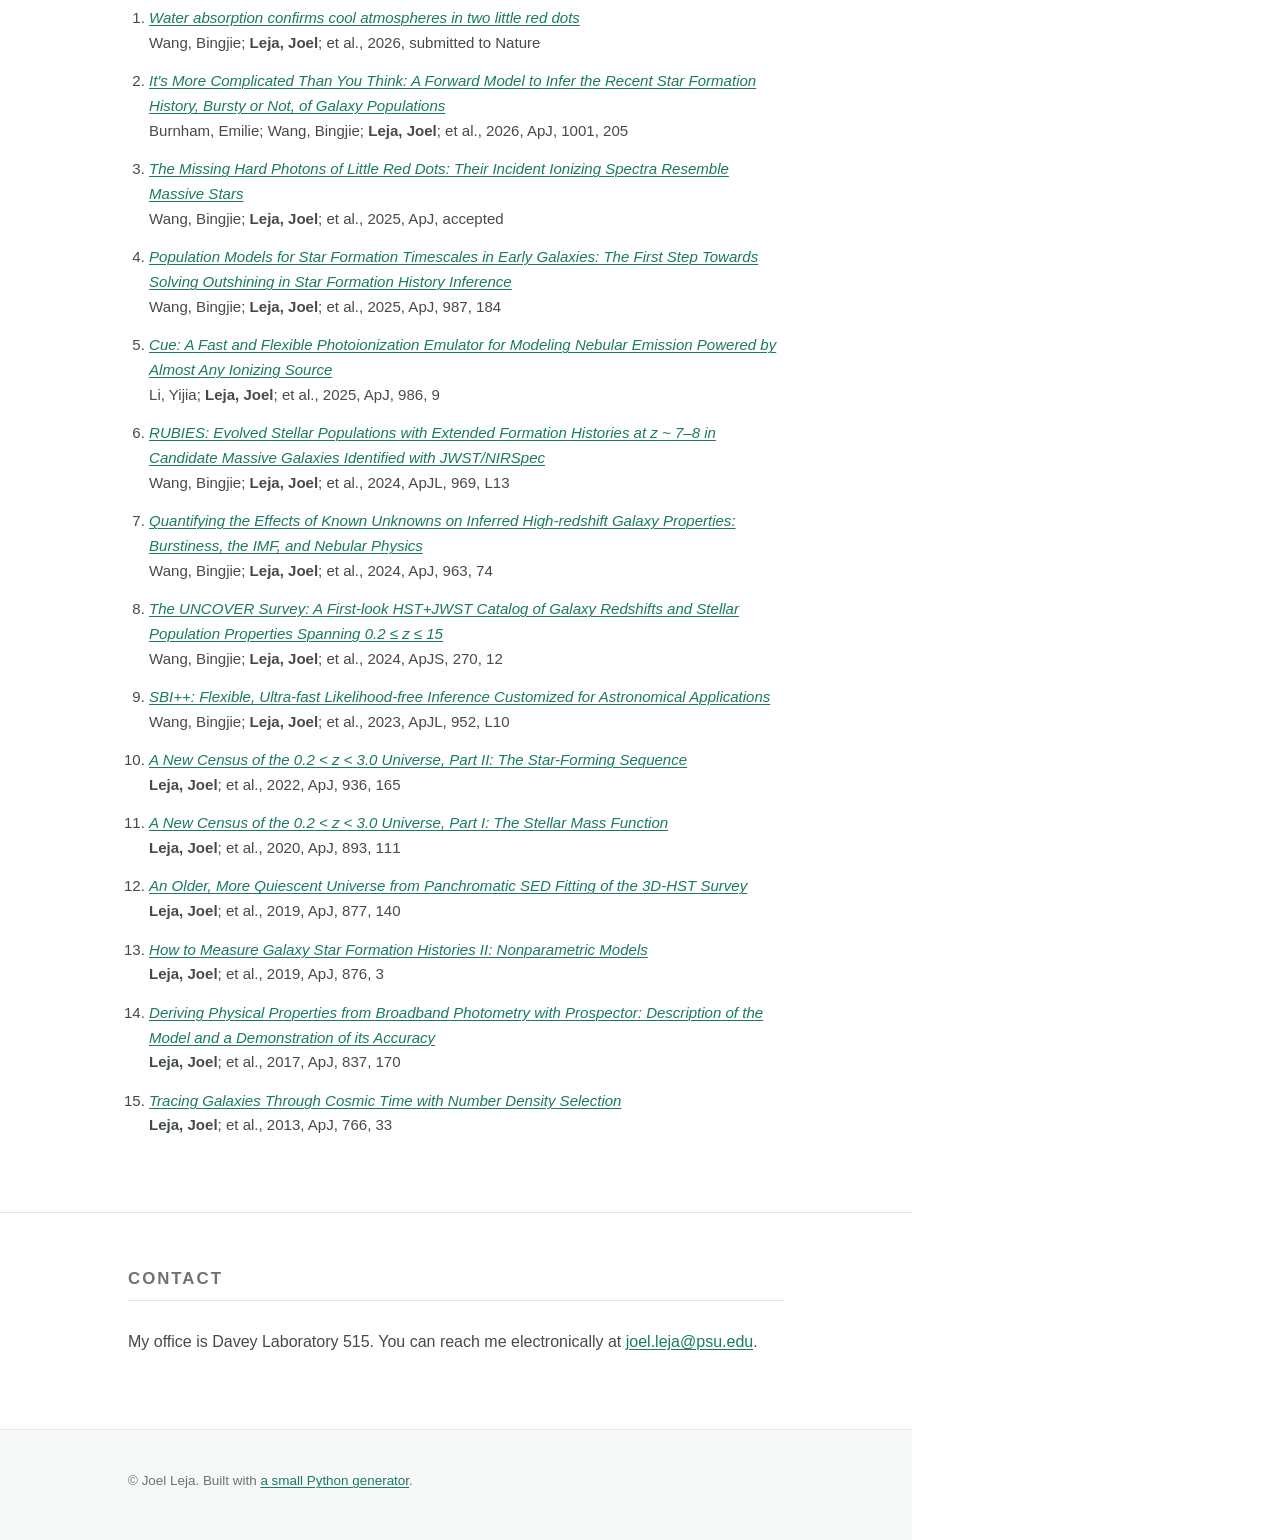
==== commit 5dcfdc28: "Session 13: add Selected Publications, with every link verified Fifteen papers, newest first: the si" ====
--- a/index.html
+++ b/index.html
@@ -49,6 +49,7 @@
 						<li><a href="#group">Leja Group</a></li>
 						<li><a href="#outreach">Outreach</a></li>
 						<li><a href="#research">Research</a></li>
+						<li><a href="#publications">Publications</a></li>
 						<li><a href="#contact">Contact</a></li>
 					</ul>
 				</nav>
@@ -335,6 +336,64 @@
 </figure>
 						</div>
 					</section>
+					<section id="publications" aria-labelledby="publications-heading">
+						<div class="container">
+							<header class="major">
+								<h2 id="publications-heading">Selected Publications</h2>
+							</header>
+<p>I am an author of 230 publications, 10 of them first-author, with an h-index of 79 and
+roughly 22,000 citations as of May 2026. The
+<a href="https://ui.adsabs.harvard.edu/public-libraries/G3CNFVQISayWjz8Fz-9n5g">complete list is on ADS</a>;
+a selection follows, newest first.</p>
+
+<ol class="pubs">
+	<li>
+		<i><a href="https://arxiv.org/abs/2602.06024">Water absorption confirms cool atmospheres in two little red dots</a></i><br />
+		Wang, Bingjie; <strong>Leja, Joel</strong>; et al., 2026, submitted to Nature	</li>
+	<li>
+		<i><a href="https://doi.org/10.3847/1538-4357/ae562d">It&#39;s More Complicated Than You Think: A Forward Model to Infer the Recent Star Formation History, Bursty or Not, of Galaxy Populations</a></i><br />
+		Burnham, Emilie; Wang, Bingjie; <strong>Leja, Joel</strong>; et al., 2026, ApJ, 1001, 205	</li>
+	<li>
+		<i><a href="https://arxiv.org/abs/2508.18358">The Missing Hard Photons of Little Red Dots: Their Incident Ionizing Spectra Resemble Massive Stars</a></i><br />
+		Wang, Bingjie; <strong>Leja, Joel</strong>; et al., 2025, ApJ, accepted	</li>
+	<li>
+		<i><a href="https://doi.org/10.3847/1538-4357/adddb8">Population Models for Star Formation Timescales in Early Galaxies: The First Step Towards Solving Outshining in Star Formation History Inference</a></i><br />
+		Wang, Bingjie; <strong>Leja, Joel</strong>; et al., 2025, ApJ, 987, 184	</li>
+	<li>
+		<i><a href="https://doi.org/10.3847/1538-4357/adcab4">Cue: A Fast and Flexible Photoionization Emulator for Modeling Nebular Emission Powered by Almost Any Ionizing Source</a></i><br />
+		Li, Yijia; <strong>Leja, Joel</strong>; et al., 2025, ApJ, 986, 9	</li>
+	<li>
+		<i><a href="https://doi.org/10.3847/2041-8213/ad55f7">RUBIES: Evolved Stellar Populations with Extended Formation Histories at z ~ 7–8 in Candidate Massive Galaxies Identified with JWST/NIRSpec</a></i><br />
+		Wang, Bingjie; <strong>Leja, Joel</strong>; et al., 2024, ApJL, 969, L13	</li>
+	<li>
+		<i><a href="https://doi.org/10.3847/1538-4357/ad187c">Quantifying the Effects of Known Unknowns on Inferred High-redshift Galaxy Properties: Burstiness, the IMF, and Nebular Physics</a></i><br />
+		Wang, Bingjie; <strong>Leja, Joel</strong>; et al., 2024, ApJ, 963, 74	</li>
+	<li>
+		<i><a href="https://doi.org/10.3847/1538-4365/ad0846">The UNCOVER Survey: A First-look HST+JWST Catalog of Galaxy Redshifts and Stellar Population Properties Spanning 0.2 ≤ z ≤ 15</a></i><br />
+		Wang, Bingjie; <strong>Leja, Joel</strong>; et al., 2024, ApJS, 270, 12	</li>
+	<li>
+		<i><a href="https://doi.org/10.3847/2041-8213/ace361">SBI++: Flexible, Ultra-fast Likelihood-free Inference Customized for Astronomical Applications</a></i><br />
+		Wang, Bingjie; <strong>Leja, Joel</strong>; et al., 2023, ApJL, 952, L10	</li>
+	<li>
+		<i><a href="https://doi.org/10.3847/1538-4357/ac887d">A New Census of the 0.2 &lt; z &lt; 3.0 Universe, Part II: The Star-Forming Sequence</a></i><br />
+		<strong>Leja, Joel</strong>; et al., 2022, ApJ, 936, 165	</li>
+	<li>
+		<i><a href="https://doi.org/10.3847/1538-4357/ab7e27">A New Census of the 0.2 &lt; z &lt; 3.0 Universe, Part I: The Stellar Mass Function</a></i><br />
+		<strong>Leja, Joel</strong>; et al., 2020, ApJ, 893, 111	</li>
+	<li>
+		<i><a href="https://doi.org/10.3847/1538-4357/ab1d5a">An Older, More Quiescent Universe from Panchromatic SED Fitting of the 3D-HST Survey</a></i><br />
+		<strong>Leja, Joel</strong>; et al., 2019, ApJ, 877, 140	</li>
+	<li>
+		<i><a href="https://doi.org/10.3847/1538-4357/ab133c">How to Measure Galaxy Star Formation Histories II: Nonparametric Models</a></i><br />
+		<strong>Leja, Joel</strong>; et al., 2019, ApJ, 876, 3	</li>
+	<li>
+		<i><a href="https://doi.org/10.3847/1538-4357/aa5ffe">Deriving Physical Properties from Broadband Photometry with Prospector: Description of the Model and a Demonstration of its Accuracy</a></i><br />
+		<strong>Leja, Joel</strong>; et al., 2017, ApJ, 837, 170	</li>
+	<li>
+		<i><a href="https://doi.org/10.1088/0004-637x/766/1/33">Tracing Galaxies Through Cosmic Time with Number Density Selection</a></i><br />
+		<strong>Leja, Joel</strong>; et al., 2013, ApJ, 766, 33	</li>
+</ol>						</div>
+					</section>
 					<section id="contact" aria-labelledby="contact-heading">
 						<div class="container">
 							<header class="major">
